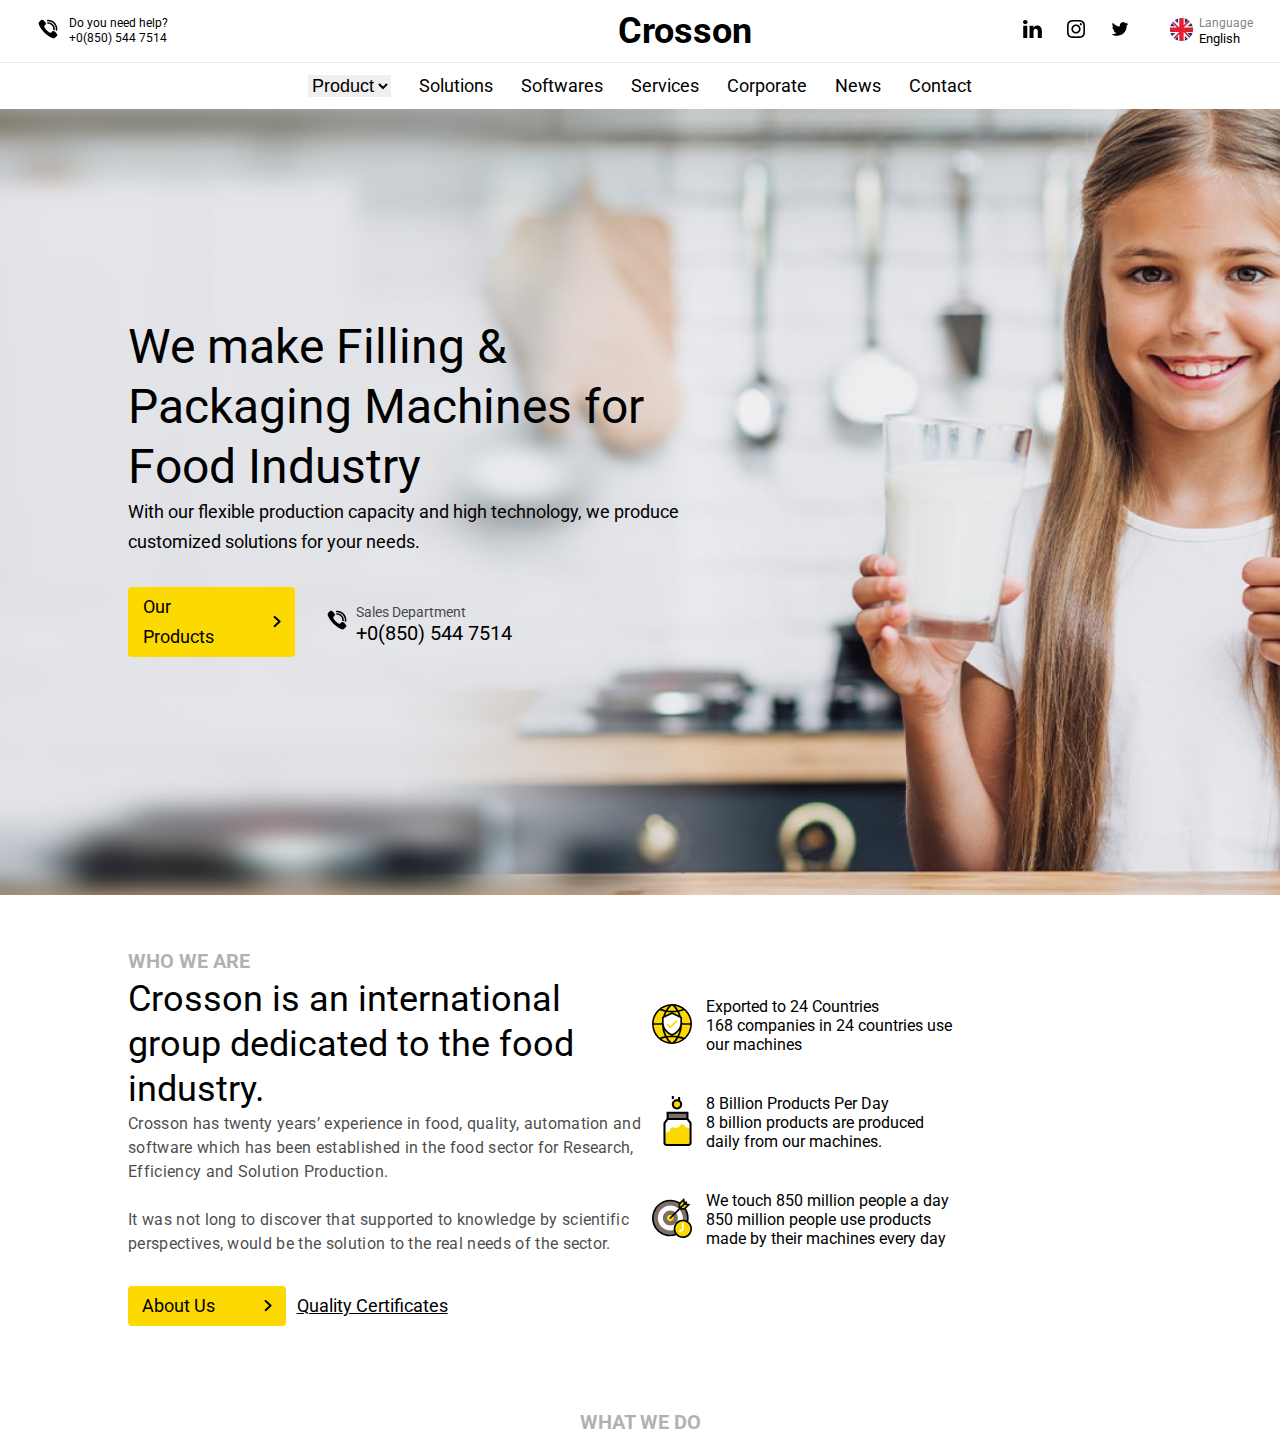
==== index.html @ 558edf65 "file" ====
<!DOCTYPE html>
<html lang="en">
<head>
    <meta charset="UTF-8">
    <meta http-equiv="X-UA-Compatible" content="IE=edge">
    <meta name="viewport" content="width=device-width, initial-scale=1.0">
    <meta name="description" content="functional Website">
    <meta name="Author" content="Opeyemi Ijadele">
    <title>Business website</title>
    <link rel="stylesheet" href="style.css">
</head>
<body>
    <main>
        <div class="general">
            <header>
                <div class="call-logo-soc">
                    <div class="help">
                        <div class="phone-ic">
                            <svg width="20" height="20" viewBox="0 0 30 30" fill="none" xmlns="http://www.w3.org/2000/svg">
                                <g clip-path="url(#clip0_1417_57)">
                                <path d="M28.9964 23.6963C29.1403 24.1285 28.8773 24.8588 28.4095 25.3266L25.4423 28.2938C24.7406 28.996 23.4225 29.2665 22.5009 28.8976L21.1298 28.3496C13.4503 25.2774 4.72124 16.5488 1.64952 8.86881L1.10109 7.49819C0.732648 6.57663 1.00312 5.2585 1.70484 4.55678L4.67202 1.58959C5.13984 1.12131 5.87062 0.858344 6.30234 1.00272C8.67796 1.79444 11.2495 4.36553 12.0412 6.74116C12.1851 7.17287 11.9222 7.90366 11.4544 8.37147L9.7589 10.0669C9.29062 10.5347 9.1514 11.3954 9.44718 11.9869L9.88921 12.8715C11.2209 15.5349 14.4642 18.7782 17.1276 20.1099L18.0117 20.5519C18.6037 20.8477 19.4639 20.708 19.9317 20.2402L21.6276 18.5448C22.0955 18.0769 22.8258 17.814 23.258 17.9579C25.6331 18.7496 28.2047 21.3212 28.9964 23.6963Z" fill="black"/>
                                <path d="M13.8492 5.44405L13.9589 6.64639C13.9889 6.97592 14.2144 7.20842 14.4628 7.16483C14.4628 7.16483 14.9226 7.13061 15.3858 7.14326C17.3484 7.18967 19.2178 7.99967 20.6039 9.3942C21.9984 10.7803 22.808 12.6497 22.8586 14.6161C22.8759 15.2526 22.8051 15.8822 22.7986 15.907C22.718 16.2281 22.9139 16.5487 23.2364 16.6233L24.4022 16.8923C24.7247 16.9669 25.0509 16.7662 25.1297 16.4451C25.1845 16.2244 25.2764 15.3923 25.2539 14.5528C25.1901 11.9714 24.1261 9.51701 22.2994 7.69873C20.4806 5.87155 18.0267 4.80748 15.4453 4.7442C14.8894 4.7292 14.3376 4.76436 14.3376 4.76436C14.0381 4.80983 13.8197 5.11452 13.8492 5.44405Z" fill="black"/>
                                <path fill-rule="evenodd" clip-rule="evenodd" d="M13.5028 1.63222L13.6116 2.82565C13.6416 3.15518 13.9083 3.39144 14.2073 3.35253C14.2073 3.35253 14.7544 3.32347 15.3009 3.33659C18.2892 3.41722 21.1251 4.64253 23.2275 6.76175L23.2359 6.77019C23.2317 6.76597 23.2317 6.76597 23.2275 6.76175C23.2317 6.76597 23.2317 6.76597 23.2317 6.76597L23.2359 6.77019C25.3556 8.87253 26.5847 11.7127 26.6611 14.6967C26.6826 15.5892 26.5917 16.4822 26.5266 16.7672C26.453 17.0902 26.655 17.4122 26.9775 17.4867L28.147 17.7567C28.4695 17.8308 28.7906 17.6292 28.8642 17.3067C28.9739 16.8267 29.0845 15.7327 29.0601 14.6377C28.9669 11.0344 27.4875 7.6055 24.9272 5.0705C24.9272 5.0705 24.9272 5.0705 24.923 5.06628L24.9272 5.0705C22.3926 2.51019 18.9633 1.03081 15.3647 0.941748C14.7225 0.926279 14.0822 0.957685 14.0437 0.962373C13.7151 1.00269 13.4728 1.30269 13.5028 1.63222ZM24.923 5.06628C24.9272 5.0705 24.9272 5.0705 24.9272 5.0705L24.923 5.06628Z" fill="black"/>
                                </g>
                                <defs>
                                <clipPath id="clip0_1417_57">
                                <rect width="30" height="30" fill="white"/>
                                </clipPath>
                                </defs>
                                </svg>
                        </div>

                        <p>Do you need help?
                            <br> +0(850) 544 7514
                        </p>
                    </div>

                    <div class="logo">
                        <p>Crosson</p>
                    </div>

                    <div class="soc-coun">
                    <div class="social">
                        <div class="linkin">
                            <svg width="19" height="18" viewBox="0 0 19 18" fill="none" xmlns="http://www.w3.org/2000/svg">
                                <path d="M0 2.0909C0 1.48483 0.212127 0.984833 0.636362 0.590907C1.0606 0.196963 1.61212 0 2.2909 0C2.95758 0 3.49696 0.193927 3.90908 0.581816C4.33332 0.981815 4.54545 1.50301 4.54545 2.14545C4.54545 2.72726 4.33939 3.2121 3.92726 3.59999C3.50303 3.99999 2.94545 4.19999 2.25454 4.19999H2.23636C1.56969 4.19999 1.03031 3.99999 0.618181 3.59999C0.206054 3.19999 0 2.69696 0 2.0909ZM0.236363 17.9999V5.85453H4.27272V17.9999H0.236363ZM6.50908 17.9999H10.5454V11.2181C10.5454 10.7939 10.5939 10.4666 10.6909 10.2363C10.8606 9.82421 11.1182 9.47572 11.4636 9.19088C11.8091 8.90603 12.2424 8.76361 12.7636 8.76361C14.1212 8.76361 14.8 9.67875 14.8 11.5091V17.9999H18.8363V11.0363C18.8363 9.24239 18.4121 7.88179 17.5636 6.95452C16.7151 6.02725 15.5939 5.56362 14.2 5.56362C12.6363 5.56362 11.4182 6.23634 10.5454 7.58179V7.61816H10.5273L10.5454 7.58179V5.85453H6.50908C6.53331 6.2424 6.54544 7.44845 6.54544 9.4727C6.54544 11.4969 6.53331 14.3393 6.50908 17.9999Z" fill="black"/>
                                </svg>
                        </div>

                        <div class="insta">
                            <svg width="18" height="18" viewBox="0 0 18 18" fill="none" xmlns="http://www.w3.org/2000/svg">
                                <g clip-path="url(#clip0_1417_110)">
                                <path fill-rule="evenodd" clip-rule="evenodd" d="M9 0C6.55575 0 6.24937 0.0104989 5.28937 0.0539989C4.33124 0.0978739 3.67687 0.250123 3.10462 0.472498C2.51287 0.702373 2.01075 1.01025 1.51087 1.5105C1.01025 2.01075 0.702379 2.51288 0.472504 3.10463C0.250129 3.67725 0.0975047 4.33125 0.0540047 5.28937C0.0105047 6.24937 0 6.55575 0 9C0 11.4443 0.0105047 11.7506 0.0540047 12.7106C0.0978797 13.6688 0.250129 14.3231 0.472504 14.8954C0.702379 15.4871 1.01026 15.9892 1.51051 16.4891C2.01076 16.9897 2.51287 17.2976 3.10462 17.5279C3.67725 17.7499 4.33124 17.9021 5.28937 17.946C6.24937 17.9895 6.55575 18 9 18C11.4443 18 11.7506 17.9895 12.7106 17.946C13.6688 17.9021 14.3231 17.7499 14.8954 17.5275C15.4871 17.2976 15.9893 16.9897 16.4891 16.4895C16.9898 15.9893 17.2976 15.4871 17.5279 14.8954C17.7499 14.3227 17.9021 13.6688 17.946 12.7106C17.9895 11.7506 18 11.4443 18 9C18 6.55575 17.9895 6.24937 17.946 5.28937C17.9021 4.33125 17.7499 3.67688 17.5275 3.10463C17.2976 2.51288 16.9897 2.01075 16.4895 1.51088C15.9892 1.01025 15.4871 0.702373 14.8954 0.472498C14.3228 0.250123 13.6688 0.0974989 12.7106 0.0539989C11.7506 0.0104989 11.4443 0 9 0ZM9 1.6215C11.403 1.6215 11.6876 1.63088 12.6367 1.674C13.5142 1.71413 13.9905 1.86075 14.3081 1.98413C14.7281 2.14725 15.0281 2.34225 15.3431 2.65725C15.6577 2.97225 15.8527 3.27225 16.0159 3.69225C16.1396 4.00912 16.2859 4.48575 16.326 5.36325C16.3691 6.312 16.3785 6.597 16.3785 9C16.3785 11.403 16.3691 11.6876 16.326 12.6367C16.2859 13.5142 16.1392 13.9905 16.0159 14.3081C15.8527 14.7281 15.6578 15.0281 15.3428 15.3431C15.0278 15.6577 14.7277 15.8527 14.3077 16.0159C13.9909 16.1396 13.5142 16.2859 12.6367 16.326C11.688 16.3691 11.403 16.3785 9 16.3785C6.59662 16.3785 6.312 16.3691 5.36325 16.326C4.48575 16.2859 4.0095 16.1392 3.69188 16.0159C3.27188 15.8527 2.97187 15.6578 2.65687 15.3428C2.34225 15.0278 2.14724 14.7278 1.98412 14.3078C1.86037 13.9909 1.71412 13.5142 1.674 12.6367C1.63087 11.688 1.6215 11.403 1.6215 9C1.6215 6.597 1.63087 6.31238 1.674 5.36325C1.71412 4.48575 1.86074 4.0095 1.98412 3.69188C2.14724 3.27188 2.34225 2.97188 2.65725 2.65688C2.97225 2.34225 3.27225 2.14725 3.69225 1.98413C4.00913 1.86038 4.48575 1.71413 5.36325 1.674C6.312 1.63088 6.597 1.6215 9 1.6215ZM9 4.3785C6.44737 4.3785 4.3785 6.44737 4.3785 9C4.3785 11.5526 6.44737 13.6215 9 13.6215C11.5526 13.6215 13.6215 11.5526 13.6215 9C13.6215 6.44737 11.5526 4.3785 9 4.3785ZM9 12C8.20435 12 7.44129 11.6839 6.87868 11.1213C6.31607 10.5587 6 9.79565 6 9C6 8.20435 6.31607 7.44129 6.87868 6.87868C7.44129 6.31607 8.20435 6 9 6C9.79565 6 10.5587 6.31607 11.1213 6.87868C11.6839 7.44129 12 8.20435 12 9C12 9.79565 11.6839 10.5587 11.1213 11.1213C10.5587 11.6839 9.79565 12 9 12ZM14.8841 4.19587C14.8841 4.48231 14.7703 4.75701 14.5678 4.95955C14.3653 5.16209 14.0905 5.27588 13.8041 5.27588C13.5177 5.27588 13.243 5.16209 13.0405 4.95955C12.8379 4.75701 12.7241 4.48231 12.7241 4.19587C12.7241 3.90944 12.8379 3.63474 13.0405 3.4322C13.243 3.22966 13.5177 3.11588 13.8041 3.11588C14.0905 3.11588 14.3653 3.22966 14.5678 3.4322C14.7703 3.63474 14.8841 3.90944 14.8841 4.19587Z" fill="black"/>
                                </g>
                                <defs>
                                <clipPath id="clip0_1417_110">
                                <rect width="18" height="18" fill="white"/>
                                </clipPath>
                                </defs>
                                </svg>
                        </div>

                        <div class="twit">
                            <svg width="20" height="20" viewBox="0 0 20 20" fill="none" xmlns="http://www.w3.org/2000/svg">
                                <path d="M18.3334 4.83333C17.707 5.10507 17.0445 5.28471 16.3667 5.36666C17.0818 4.93943 17.6177 4.26731 17.875 3.47499C17.203 3.87504 16.4673 4.15691 15.7 4.30832C15.1871 3.75213 14.5042 3.38191 13.7582 3.2557C13.0122 3.1295 12.2455 3.25446 11.5782 3.61098C10.9109 3.96751 10.3808 4.53543 10.0711 5.22569C9.76131 5.91594 9.68943 6.68948 9.86669 7.42499C8.50788 7.35626 7.17872 7.00245 5.96557 6.38654C4.75241 5.77063 3.68239 4.9064 2.82502 3.84999C2.5243 4.37513 2.36629 4.96984 2.36669 5.57499C2.36562 6.13698 2.50353 6.69051 2.76815 7.1863C3.03276 7.68209 3.41587 8.10475 3.88335 8.41666C3.34 8.40187 2.80826 8.25607 2.33335 7.99166V8.03332C2.33743 8.82073 2.61335 9.58257 3.11445 10.19C3.61555 10.7974 4.31107 11.213 5.08335 11.3667C4.78607 11.4571 4.47742 11.5048 4.16669 11.5083C3.9516 11.5058 3.73704 11.4863 3.52502 11.45C3.74495 12.1273 4.17054 12.7193 4.74258 13.1435C5.31463 13.5676 6.00467 13.803 6.71669 13.8167C5.51436 14.7627 4.02992 15.279 2.50002 15.2833C2.22147 15.2842 1.94313 15.2675 1.66669 15.2333C3.22871 16.2419 5.04903 16.7773 6.90835 16.775C8.19143 16.7883 9.4643 16.5458 10.6526 16.0617C11.8409 15.5776 12.9209 14.8616 13.8294 13.9554C14.7378 13.0492 15.4567 11.9712 15.9438 10.7841C16.431 9.59701 16.6767 8.32476 16.6667 7.04166C16.6667 6.89999 16.6667 6.74999 16.6667 6.59999C17.3206 6.11233 17.8846 5.51451 18.3334 4.83333Z" fill="black"/>
                                </svg>
                        </div>
                    </div>

                        <div class="lang">
                            <div class="country-logo">
                                <svg width="25" height="25" viewBox="0 0 30 30" fill="none" xmlns="http://www.w3.org/2000/svg">
                                    <path d="M3.56662 7.13687C2.65898 8.45271 1.98654 9.91606 1.57922 11.4618H7.89177L3.56662 7.13687ZM11.1135 1.67822C9.53435 2.13769 8.04987 2.87518 6.72979 3.85603L11.1135 8.23969V1.67822ZM7.05584 26.3756C8.29285 27.2418 9.6636 27.8992 11.1135 28.3216V22.3186L7.05584 26.3756ZM1.73852 19.0976C2.19304 20.5666 2.88946 21.9496 3.7991 23.1894L7.8909 19.0976H1.73852Z" fill="#29337A"/>
                                    <path d="M3.79557 6.81475C3.718 6.9208 3.64153 7.02839 3.56659 7.13707L7.89175 11.462H1.5792C1.47702 11.8543 1.39206 12.2508 1.32458 12.6505H9.63176L3.79557 6.81475ZM6.73393 26.1466C6.83955 26.2253 6.94801 26.3002 7.05582 26.3756L11.1134 22.3184V28.3213C11.5032 28.4353 11.8992 28.5337 12.3019 28.6128V20.5788L6.73393 26.1466ZM1.4302 17.9091C1.51518 18.3096 1.61797 18.7062 1.73828 19.0976H7.89065L3.79886 23.1894C4.24363 23.7969 4.73679 24.3676 5.27352 24.8956L12.2601 17.9091H1.4302ZM11.1134 1.67821V8.23967L6.72977 3.85623C6.12634 4.30595 5.56027 4.80373 5.03709 5.34469L12.3017 12.6093V1.38678C11.9015 1.46649 11.5051 1.56373 11.1134 1.67821Z" fill="white"/>
                                    <path d="M11.1134 19.0558L11.0718 19.0976H11.1134V19.0558ZM12.2603 17.9091H12.3019V17.8673L12.2603 17.9091ZM17.6008 12.6503H17.5607V12.6906L17.6008 12.6503ZM11.1544 11.462L11.1134 11.4208V11.462H11.1544ZM12.3019 12.6093V12.6503H12.3429L12.3019 12.6093Z" fill="#D32030"/>
                                    <path d="M18.749 25.2496V28.3604C20.2174 27.9496 21.6076 27.2982 22.863 26.4328L19.4923 23.0621C19.223 24.0085 19.1244 24.4978 18.749 25.2496ZM19.51 7.4785L23.1897 3.79887C21.851 2.81841 20.3468 2.08695 18.749 1.63947V4.83507C19.1818 5.70168 19.2182 6.36013 19.51 7.4785ZM26.1438 23.2703C27.0815 22.0097 27.7978 20.5987 28.2618 19.0976H21.9711L26.1438 23.2703ZM28.4206 11.4621C28.0046 9.8842 27.3123 8.39255 26.3758 7.05626L21.9696 11.4621H28.4206Z" fill="#252F6C"/>
                                    <path d="M20.3201 18.1442L21.2737 19.0978L25.8384 23.6625C25.942 23.5327 26.045 23.4035 26.144 23.2705L21.9714 19.0978H28.262C28.3821 18.7064 28.4847 18.3098 28.5697 17.9093H20.4093C20.3959 18.0778 20.3361 17.9768 20.3201 18.1442ZM19.3659 8.17438L23.503 4.03679C23.3997 3.95604 23.2952 3.87671 23.1897 3.79883L19.51 7.47846C19.5482 7.62396 19.3304 8.02538 19.3659 8.17438ZM18.749 4.57932V1.63921C18.3571 1.52945 17.9606 1.43704 17.5605 1.36224V2.79637C18.0027 3.27579 18.3991 3.87793 18.749 4.57932ZM20.2265 12.6503H28.6755C28.6082 12.2506 28.5232 11.854 28.4209 11.4618H21.9698L26.3761 7.05601C25.9437 6.43802 25.462 5.85611 24.9356 5.316L19.9726 10.2786C20.1063 11.1787 20.1661 11.7015 20.2265 12.6503ZM19.2918 22.8612L22.8632 26.433C23.456 26.0241 24.0161 25.5698 24.5386 25.0742L19.8409 20.3764C19.691 21.2452 19.5131 22.0844 19.2918 22.8612ZM17.5608 27.0388V28.6373C17.9608 28.5627 18.3574 28.4703 18.7493 28.3603V25.2495C18.3991 25.9511 18.0027 26.5601 17.5608 27.0388Z" fill="#E7E7E7"/>
                                    <path d="M19.9725 10.2786L24.9351 5.31601C24.4877 4.85704 24.0091 4.42961 23.5027 4.0368L19.6033 7.93687C19.7766 8.66127 19.8553 9.49041 19.9725 10.2786Z" fill="#D71F28"/>
                                    <path d="M14.9996 28.8775C15.8589 28.8767 16.7162 28.7963 17.5607 28.6373V27.0389C16.8317 27.829 15.9789 28.8775 14.9996 28.8775Z" fill="#D32030"/>
                                    <path d="M28.6752 12.6503H20.336C20.4464 14.3907 20.4331 16.1805 20.2961 17.9091H28.5695C28.774 16.953 28.8771 15.978 28.8772 15.0003C28.8772 14.1988 28.8058 13.4148 28.6752 12.6503ZM20.32 18.1442C20.2429 18.9641 19.9742 19.6031 19.8406 20.3766L24.5382 25.0742C25.0033 24.6339 25.4376 24.1622 25.838 23.6624L21.2736 19.0976L20.32 18.1442Z" fill="#D71F28"/>
                                    <path d="M17.5607 2.89956V1.36246C16.7162 1.20382 15.8589 1.12357 14.9996 1.12274C15.9789 1.12274 16.8317 2.10965 17.5607 2.89956Z" fill="#D32030"/>
                                    <path d="M18.749 25.8497C19.1244 25.0977 19.4463 24.232 19.7158 23.2858L18.749 22.3191V25.8497ZM19.8361 7.15244C19.5438 6.03407 19.1818 5.01737 18.749 4.15076V8.23905L19.8361 7.15244Z" fill="#29337A"/>
                                    <path d="M20.5894 18.4133C20.6052 18.2459 20.6194 18.0778 20.633 17.9091H20.0852L20.5894 18.4133ZM18.749 8.23902V4.15051C18.3989 3.44912 18.0027 2.84654 17.5605 2.36755V9.97925L19.9474 7.5924C19.9115 7.44529 19.8744 7.29847 19.8361 7.15198L18.749 8.23902ZM17.6009 12.6503H20.6729C20.6126 11.7015 20.5167 10.7681 20.3832 9.86816L17.6009 12.6503ZM17.5608 27.6324C18.0029 27.153 18.3991 26.5509 18.7493 25.8495V22.3188L19.716 23.2856C19.9377 22.5084 20.1238 21.6781 20.2741 20.8093L17.5608 18.0962V27.6324Z" fill="white"/>
                                    <path d="M17.5607 27.6324V18.0962L20.2738 20.8095C20.4097 20.0151 20.5149 19.2158 20.5892 18.4133L20.085 17.9091H20.6328C20.7697 16.1805 20.7831 14.3907 20.6726 12.6503H17.6006L20.3827 9.86815C20.2706 9.10369 20.1252 8.34446 19.9471 7.59262L17.5607 9.97946V2.36777C16.8317 1.57763 15.9789 1.12274 14.9997 1.12274C14.094 1.12312 13.1905 1.21154 12.3019 1.38678V12.6093L5.03709 5.34469C4.59005 5.80568 4.17523 6.29686 3.79557 6.81475L8.44283 11.462L9.63176 12.6505H1.32458C1.19117 13.4267 1.12359 14.2127 1.12256 15.0003C1.12256 15.9984 1.23036 16.9706 1.4302 17.9091H12.2603L5.27374 24.8956C5.7312 25.3456 6.21909 25.7636 6.73393 26.1466L12.3017 20.5788V28.613C13.1903 28.7883 14.0938 28.8769 14.9995 28.8774C15.9789 28.8774 16.8317 28.4226 17.5607 27.6324Z" fill="#E51D35"/>
                                    </svg>
                            </div>
                            <p>
                                <span> Language </span> <br>
                                English
                            </p>
                        </div>
                    </div>

                </div>

                <div class="nav">
                    <ul>
                        <li><select name="product" id="pro">
                            <option value="product">Product</option>
                        </select></li>
                        <li>Solutions</li>
                        <li>Softwares</li>
                        <li>Services</li>
                        <li>Corporate</li>
                        <li>News</li>
                        <li>Contact</li>
                    </ul>
                </div>
            </header>

            <section class="sect_1">
                <div class="container1">
                    <h2>We make Filling & Packaging
                        Machines for Food Industry</h2>

                        <p class="para">
                            With our flexible production capacity and high technology, we produce customized solutions for your needs.
                        </p>


                     <div class="ct">
                        <div class="our">
                            <p>Our Products</p>

                            <div class="rht-ang">
                                <svg width="8" height="12" viewBox="0 0 8 12" fill="none" xmlns="http://www.w3.org/2000/svg">
                                    <path d="M1.63708 0.999878L6.58013 5.58343L1.63708 10.167" stroke="black" stroke-width="2" stroke-miterlimit="10" stroke-linecap="round" stroke-linejoin="round"/>
                                    </svg>
                            </div>
                        </div>    

                        <div class="helps">
                            <div class="phone">
                                <svg width="20" height="20" viewBox="0 0 30 30" fill="none" xmlns="http://www.w3.org/2000/svg">
                                    <g clip-path="url(#clip0_1417_57)">
                                    <path d="M28.9964 23.6963C29.1403 24.1285 28.8773 24.8588 28.4095 25.3266L25.4423 28.2938C24.7406 28.996 23.4225 29.2665 22.5009 28.8976L21.1298 28.3496C13.4503 25.2774 4.72124 16.5488 1.64952 8.86881L1.10109 7.49819C0.732648 6.57663 1.00312 5.2585 1.70484 4.55678L4.67202 1.58959C5.13984 1.12131 5.87062 0.858344 6.30234 1.00272C8.67796 1.79444 11.2495 4.36553 12.0412 6.74116C12.1851 7.17287 11.9222 7.90366 11.4544 8.37147L9.7589 10.0669C9.29062 10.5347 9.1514 11.3954 9.44718 11.9869L9.88921 12.8715C11.2209 15.5349 14.4642 18.7782 17.1276 20.1099L18.0117 20.5519C18.6037 20.8477 19.4639 20.708 19.9317 20.2402L21.6276 18.5448C22.0955 18.0769 22.8258 17.814 23.258 17.9579C25.6331 18.7496 28.2047 21.3212 28.9964 23.6963Z" fill="black"/>
                                    <path d="M13.8492 5.44405L13.9589 6.64639C13.9889 6.97592 14.2144 7.20842 14.4628 7.16483C14.4628 7.16483 14.9226 7.13061 15.3858 7.14326C17.3484 7.18967 19.2178 7.99967 20.6039 9.3942C21.9984 10.7803 22.808 12.6497 22.8586 14.6161C22.8759 15.2526 22.8051 15.8822 22.7986 15.907C22.718 16.2281 22.9139 16.5487 23.2364 16.6233L24.4022 16.8923C24.7247 16.9669 25.0509 16.7662 25.1297 16.4451C25.1845 16.2244 25.2764 15.3923 25.2539 14.5528C25.1901 11.9714 24.1261 9.51701 22.2994 7.69873C20.4806 5.87155 18.0267 4.80748 15.4453 4.7442C14.8894 4.7292 14.3376 4.76436 14.3376 4.76436C14.0381 4.80983 13.8197 5.11452 13.8492 5.44405Z" fill="black"/>
                                    <path fill-rule="evenodd" clip-rule="evenodd" d="M13.5028 1.63222L13.6116 2.82565C13.6416 3.15518 13.9083 3.39144 14.2073 3.35253C14.2073 3.35253 14.7544 3.32347 15.3009 3.33659C18.2892 3.41722 21.1251 4.64253 23.2275 6.76175L23.2359 6.77019C23.2317 6.76597 23.2317 6.76597 23.2275 6.76175C23.2317 6.76597 23.2317 6.76597 23.2317 6.76597L23.2359 6.77019C25.3556 8.87253 26.5847 11.7127 26.6611 14.6967C26.6826 15.5892 26.5917 16.4822 26.5266 16.7672C26.453 17.0902 26.655 17.4122 26.9775 17.4867L28.147 17.7567C28.4695 17.8308 28.7906 17.6292 28.8642 17.3067C28.9739 16.8267 29.0845 15.7327 29.0601 14.6377C28.9669 11.0344 27.4875 7.6055 24.9272 5.0705C24.9272 5.0705 24.9272 5.0705 24.923 5.06628L24.9272 5.0705C22.3926 2.51019 18.9633 1.03081 15.3647 0.941748C14.7225 0.926279 14.0822 0.957685 14.0437 0.962373C13.7151 1.00269 13.4728 1.30269 13.5028 1.63222ZM24.923 5.06628C24.9272 5.0705 24.9272 5.0705 24.9272 5.0705L24.923 5.06628Z" fill="black"/>
                                    </g>
                                    <defs>
                                    <clipPath id="clip0_1417_57">
                                    <rect width="30" height="30" fill="white"/>
                                    </clipPath>
                                    </defs>
                                    </svg>
                            </div>
    
                            <p> <span> Sales Department </span>
                                <br> +0(850) 544 7514
                            </p>
                        </div>
                    </div>
                </div>
            </section>


            <section class="sect_2">
               <div class="container2">
                <h5>Who we are</h5>
                <div class="cts">
                <div class="text">
                
                <h2>Crosson is an international group 
                    dedicated to the food industry.</h2>

                    <p class="pre">
                        Crosson has twenty years’ experience in food, quality, automation and software which has been established in the food sector for Research, Efficiency and Solution Production.

                        <br> <br> It was not long to discover that supported to knowledge by scientific perspectives, would be the solution to the real needs of the sector. 
                    </p>

                    <div class="ct">
                        <div class="our">
                            <p>About Us</p>

                            <div class="rht-ang">
                                <svg width="8" height="12" viewBox="0 0 8 12" fill="none" xmlns="http://www.w3.org/2000/svg">
                                    <path d="M1.63708 0.999878L6.58013 5.58343L1.63708 10.167" stroke="black" stroke-width="2" stroke-miterlimit="10" stroke-linecap="round" stroke-linejoin="round"/>
                                    </svg>
                            </div>
                        </div>    

                        <div class="helps">
                            <p> 
                                <a href="#">Quality Certificates</a>
                            </p>
                        </div>
                    </div>

                </div>

                <div class="ic-text">

                    <div class="icon-ct">
                    <div class="icon">
                        <svg width="40" height="40" viewBox="0 0 54 54" fill="none" xmlns="http://www.w3.org/2000/svg">
                            <g clip-path="url(#clip0_443_775)">
                            <path d="M27 52.875C41.2904 52.875 52.875 41.2904 52.875 27C52.875 12.7096 41.2904 1.125 27 1.125C12.7096 1.125 1.125 12.7096 1.125 27C1.125 41.2904 12.7096 52.875 27 52.875Z" fill="#FCD900"/>
                            <path d="M39.375 18.225V24.4688C39.4011 28.2719 38.2158 31.9845 35.991 35.069C33.7661 38.1536 30.617 40.4497 27 41.625C23.382 40.4513 20.232 38.1555 18.0068 35.0706C15.7817 31.9858 14.5972 28.2723 14.625 24.4688V18.225L27 12.375L39.375 18.225Z" fill="white"/>
                            <path d="M54 25.875C53.7057 18.8177 50.6575 12.1568 45.5093 7.32075C40.361 2.48471 33.5227 -0.141317 26.4608 0.00586942C19.3989 0.153056 12.6759 3.06173 7.73366 8.10809C2.79139 13.1544 0.0234375 19.9366 0.0234375 27C0.0234375 34.0634 2.79139 40.8456 7.73366 45.8919C12.6759 50.9383 19.3989 53.847 26.4608 53.9941C33.5227 54.1413 40.361 51.5153 45.5093 46.6793C50.6575 41.8432 53.7057 35.1823 54 28.125V25.875ZM51.75 25.875C39.195 25.875 40.5 26.01 40.5 25.56C40.5 24.7163 40.5 28.1138 40.5 17.5163L39.0937 16.875C38.4774 14.6398 37.6369 12.4725 36.585 10.4063C38.9091 9.98522 41.1908 9.35645 43.4025 8.52751C45.889 10.709 47.9099 13.3698 49.3443 16.3505C50.7786 19.3312 51.5968 22.5707 51.75 25.875ZM34.245 43.245C31.8973 42.9484 29.5349 42.7832 27.1687 42.75C31.3138 41.4963 34.8934 38.8394 37.2937 35.235C36.6201 38.0231 35.5957 40.7146 34.245 43.245ZM16.7287 35.235C19.0763 38.8087 22.5849 41.4631 26.6625 42.75C27.54 43.0425 25.74 42.4913 19.755 43.3013C18.4039 40.7537 17.3867 38.0426 16.7287 35.235ZM19.755 10.755C22.0829 11.0611 24.4272 11.2264 26.775 11.25C25.875 11.6775 30.0825 9.67501 17.6737 15.5475C18.2385 13.897 18.9345 12.2944 19.755 10.755ZM36.315 15.5363L27.2362 11.25C29.5804 11.2392 31.9215 11.0776 34.245 10.7663C35.0631 12.2975 35.7554 13.8928 36.315 15.5363ZM15.75 18.9338L27 13.6238L38.25 18.9338C38.25 23.625 38.25 25.155 38.25 25.875C38.0241 29.1499 36.8358 32.2851 34.8343 34.887C32.8329 37.4889 30.1074 39.4416 27 40.5C23.9031 39.4326 21.1896 37.4759 19.1987 34.8747C17.2078 32.2735 16.0278 29.1432 15.8062 25.875C15.75 25.0425 15.75 23.8613 15.75 18.9338ZM41.3437 6.85126C39.4274 7.50431 37.4591 7.99357 35.46 8.31376C34.2967 6.30552 32.9322 4.42082 31.3875 2.68876C34.9738 3.32093 38.3746 4.74275 41.3437 6.85126ZM27.945 2.25001C29.8942 4.16644 31.6087 6.3077 33.0525 8.62876C29.0312 9.09921 24.9688 9.09921 20.9475 8.62876C22.3944 6.31297 24.1045 4.17247 26.0437 2.25001C26.677 2.21626 27.3117 2.21626 27.945 2.25001ZM12.6562 6.85126C15.6213 4.72677 19.0225 3.28947 22.6125 2.64376C21.0678 4.37582 19.7032 6.26052 18.54 8.26876C16.545 7.94909 14.5779 7.47517 12.6562 6.85126ZM10.575 8.51626C12.801 9.32185 15.0884 9.94637 17.415 10.3838C16.3698 12.4622 15.526 14.6358 14.895 16.875L13.5 17.5163C13.5 23.8725 13.5 24.75 13.5 25.56C13.5 26.01 14.8275 25.875 2.24999 25.875C2.40075 22.5708 3.2156 19.3308 4.64592 16.3484C6.07624 13.366 8.0927 10.7023 10.575 8.51626ZM2.24999 28.125H13.5C13.6414 33.5074 14.9665 38.7926 17.3812 43.605C15.0696 44.0691 12.7949 44.7007 10.575 45.495C8.08988 43.3089 6.07162 40.6437 4.64113 37.659C3.21063 34.6743 2.39735 31.4315 2.24999 28.125ZM12.6225 47.1488C14.5388 46.4957 16.5072 46.0064 18.5062 45.6863C19.6695 47.6945 21.034 49.5792 22.5787 51.3113C19.0042 50.6743 15.6154 49.2527 12.6562 47.1488H12.6225ZM26.0437 51.75C24.1045 49.8276 22.3943 47.6871 20.9475 45.3713C24.9676 44.8814 29.0324 44.8814 33.0525 45.3713C31.6 47.6862 29.8863 49.8265 27.945 51.75C27.3117 51.7838 26.677 51.7838 26.0437 51.75ZM41.3437 47.1713C38.3786 49.2957 34.9775 50.733 31.3875 51.3788C32.9322 49.6467 34.2967 47.762 35.46 45.7538C37.4536 46.0696 39.4205 46.5359 41.3437 47.1488V47.1713ZM43.425 45.5063C41.1972 44.709 38.9102 44.0883 36.585 43.65C39.0171 38.8264 40.3539 33.5251 40.5 28.125H51.75C51.5992 31.4292 50.7844 34.6692 49.3541 37.6516C47.9237 40.634 45.9073 43.2977 43.425 45.4838V45.5063Z" fill="black"/>
                            <path d="M24.75 33.0862L19.4512 27.7987L21.0487 26.2012L24.75 29.9137L32.9512 21.7012L34.5487 23.2987L24.75 33.0862Z" fill="#FCD900"/>
                            </g>
                            <defs>
                            <clipPath id="clip0_443_775">
                            <rect width="54" height="54" fill="white"/>
                            </clipPath>
                            </defs>
                            </svg>
                            
                    </div>

                    <p>
                        Exported to 24 Countries
                        <br> <span>168 companies in 24 countries use our machines</span>
                    </p>
                    </div>

                    <div class="icon-ct">
                        <div class="icon">
                            <svg width="50" height="50" viewBox="0 0 65 65" fill="none" xmlns="http://www.w3.org/2000/svg">
                                <path d="M32.5 16.25C35.4916 16.25 37.9167 13.8249 37.9167 10.8334C37.9167 7.84181 35.4916 5.41669 32.5 5.41669C29.5085 5.41669 27.0833 7.84181 27.0833 10.8334C27.0833 13.8249 29.5085 16.25 32.5 16.25Z" fill="#FCD900"/>
                                <path d="M46.0417 21.6667H20.3125V29.7917H46.0417V21.6667Z" fill="#7C6F66"/>
                                <path d="M50.1042 35.2084V60.9375C50.1042 61.6558 49.8188 62.3447 49.3109 62.8526C48.803 63.3605 48.1141 63.6459 47.3958 63.6459H18.9583C18.24 63.6459 17.5512 63.3605 17.0433 62.8526C16.5353 62.3447 16.25 61.6558 16.25 60.9375V35.2084L20.3125 29.7917H46.0417L50.1042 35.2084Z" fill="white"/>
                                <path d="M48.75 44.6875V62.2917H17.6042V50.1042C17.605 49.4175 17.7799 48.7421 18.1126 48.1413C18.4452 47.5406 18.9248 47.0339 19.5063 46.6687C20.0879 46.3035 20.7526 46.0917 21.4383 46.0531C22.1239 46.0145 22.8082 46.1504 23.4271 46.4479C23.1612 45.8991 23.0224 45.2974 23.0208 44.6875C23.0203 43.8146 23.301 42.9648 23.8213 42.2638C24.3416 41.5629 25.0738 41.0482 25.9095 40.796C26.7452 40.5438 27.6399 40.5675 28.461 40.8635C29.2822 41.1595 29.9862 41.7122 30.4687 42.4396C30.9712 41.6875 31.7102 41.1246 32.5687 40.8401C33.4272 40.5556 34.3562 40.5656 35.2083 40.8688C35.2083 39.7913 35.6363 38.758 36.3982 37.9962C37.1601 37.2343 38.1934 36.8063 39.2708 36.8063C40.3483 36.8063 41.3816 37.2343 42.1434 37.9962C42.9053 38.758 43.3333 39.7913 43.3333 40.8688C43.9452 40.6525 44.5999 40.5859 45.2428 40.6746C45.8857 40.7633 46.4979 41.0047 47.0283 41.3786C47.5587 41.7526 47.9918 42.2481 48.2914 42.8238C48.5909 43.3995 48.7482 44.0386 48.75 44.6875Z" fill="#FCD900"/>
                                <path d="M32.5 17.6042C33.9211 17.6042 35.3061 17.1571 36.459 16.3261C37.6118 15.4952 38.474 14.3226 38.9234 12.9745C39.3728 11.6263 39.3866 10.1709 38.9628 8.81451C38.5391 7.45807 37.6994 6.26933 36.5625 5.41669V1.35419H33.8542V4.19794C32.9271 4.00969 31.9709 4.0178 31.0472 4.22173C30.1234 4.42566 29.2527 4.82089 28.491 5.38194C27.7294 5.94299 27.0938 6.65741 26.6252 7.47915C26.1565 8.30089 25.8653 9.21171 25.7702 10.1529C25.6752 11.0941 25.7784 12.0447 26.0732 12.9436C26.368 13.8425 26.8479 14.6696 27.482 15.3716C28.116 16.0736 28.8902 16.635 29.7545 17.0195C30.6187 17.4041 31.554 17.6032 32.5 17.6042ZM32.5 6.77085C33.3035 6.77085 34.0889 7.00912 34.757 7.45551C35.4251 7.9019 35.9458 8.53638 36.2533 9.2787C36.5607 10.021 36.6412 10.8379 36.4844 11.6259C36.3277 12.414 35.9408 13.1378 35.3726 13.706C34.8045 14.2741 34.0806 14.661 33.2925 14.8178C32.5045 14.9745 31.6877 14.8941 30.9453 14.5866C30.203 14.2791 29.5685 13.7584 29.1221 13.0904C28.6758 12.4223 28.4375 11.6368 28.4375 10.8334C28.4375 9.75591 28.8655 8.7226 29.6274 7.96073C30.3892 7.19887 31.4225 6.77085 32.5 6.77085Z" fill="black"/>
                                <path d="M28.4375 0H25.7292V4.0625H28.4375V0Z" fill="black"/>
                                <path d="M47.3958 29.3448V20.3125H18.9583V29.3448L14.8958 34.7615V60.9375C14.8958 62.0149 15.3239 63.0483 16.0857 63.8101C16.8476 64.572 17.8809 65 18.9583 65H47.3958C48.4733 65 49.5066 64.572 50.2685 63.8101C51.0303 63.0483 51.4583 62.0149 51.4583 60.9375V34.7615L47.3958 29.3448ZM21.6667 23.0208H44.6875V28.4375H21.6667V23.0208ZM48.75 60.9375C48.75 61.2966 48.6073 61.6411 48.3534 61.895C48.0994 62.149 47.755 62.2917 47.3958 62.2917H18.9583C18.5992 62.2917 18.2548 62.149 18.0008 61.895C17.7468 61.6411 17.6042 61.2966 17.6042 60.9375V35.6552L20.9896 31.1458H45.3646L48.75 35.6552V60.9375Z" fill="black"/>
                                </svg>
                                
                        </div>
    
                        <p>
                            8 Billion Products Per Day
                            <br> <span>8 billion products are produced daily from our machines.</span>
                        </p>
                        </div>


                        <div class="icon-ct">
                            <div class="icon">
                                <svg width="40" height="40" viewBox="0 0 54 54" fill="none" xmlns="http://www.w3.org/2000/svg">
                                    <path d="M24.75 50.625C37.7977 50.625 48.375 40.0477 48.375 27C48.375 13.9523 37.7977 3.375 24.75 3.375C11.7023 3.375 1.125 13.9523 1.125 27C1.125 40.0477 11.7023 50.625 24.75 50.625Z" fill="#7C6F66"/>
                                    <path d="M24.75 43.875C34.0698 43.875 41.625 36.3198 41.625 27C41.625 17.6802 34.0698 10.125 24.75 10.125C15.4302 10.125 7.875 17.6802 7.875 27C7.875 36.3198 15.4302 43.875 24.75 43.875Z" fill="white"/>
                                    <path d="M24.75 37.125C30.3419 37.125 34.875 32.5919 34.875 27C34.875 21.4081 30.3419 16.875 24.75 16.875C19.1581 16.875 14.625 21.4081 14.625 27C14.625 32.5919 19.1581 37.125 24.75 37.125Z" fill="#7C6F66"/>
                                    <path d="M24.75 31.5C27.2353 31.5 29.25 29.4853 29.25 27C29.25 24.5147 27.2353 22.5 24.75 22.5C22.2647 22.5 20.25 24.5147 20.25 27C20.25 29.4853 22.2647 31.5 24.75 31.5Z" fill="#FCD900"/>
                                    <path d="M41.625 52.875C47.8382 52.875 52.875 47.8382 52.875 41.625C52.875 35.4118 47.8382 30.375 41.625 30.375C35.4118 30.375 30.375 35.4118 30.375 41.625C30.375 47.8382 35.4118 52.875 41.625 52.875Z" fill="#FCD900"/>
                                    <path d="M38.25 46.5863L36.6638 45L40.5 41.1638V33.75H42.75V42.0863L38.25 46.5863Z" fill="white"/>
                                    <path d="M37.125 14.625V7.875L42.75 2.25L43.875 7.875L37.125 14.625Z" fill="#FCD900"/>
                                    <path d="M37.125 14.625H43.875L49.5 9L43.875 7.875L37.125 14.625Z" fill="#FCD900"/>
                                    <path d="M49.0387 31.7138C50.2194 25.682 49.1039 19.4269 45.9113 14.175L51.75 8.31375L46.125 7.18875L47.7113 5.625L46.125 4.03875L44.5725 5.625L43.4475 0L37.575 5.83875C21.2288 -4.0725 0 7.66125 0 27C0.00206672 30.947 0.948088 34.8363 2.75912 38.3433C4.57015 41.8503 7.19367 44.8733 10.4108 47.16C13.6278 49.4468 17.3452 50.9309 21.2526 51.4887C25.16 52.0464 29.1441 51.6616 32.8725 50.3662C34.0211 51.5173 35.3853 52.4307 36.8871 53.0542C38.3889 53.6777 39.9989 53.9991 41.625 54C53.4375 54 58.5675 38.8575 49.0387 31.7138ZM47.25 9.68625L43.4137 13.5H39.8363L41.4338 11.9137L43.02 10.3387L44.2463 9.12375L47.25 9.68625ZM42.0638 4.5L42.6488 7.47L41.4338 8.73L39.8587 10.3162L38.25 11.9137V8.33625L42.0638 4.5ZM2.25 27C2.25207 23.0514 3.29323 19.1729 5.26886 15.7541C7.24449 12.3354 10.085 9.49668 13.5051 7.52329C16.9252 5.54991 20.8044 4.5113 24.753 4.51182C28.7015 4.51234 32.5804 5.55196 36 7.52625V14.1637L23.9513 26.2013C23.7394 26.4131 23.6204 26.7004 23.6204 27C23.6204 27.2996 23.7394 27.5869 23.9513 27.7987C24.1631 28.0106 24.4504 28.1296 24.75 28.1296C25.0496 28.1296 25.3369 28.0106 25.5487 27.7987L37.5863 15.75H44.2238C46.8091 20.1914 47.7827 25.389 46.98 30.465C44.5382 29.3039 41.7834 28.9745 39.1367 29.5271C36.49 30.0797 34.0971 31.4839 32.3239 33.525C30.5507 35.5661 29.4947 38.1318 29.3175 40.8298C29.1403 43.5277 29.8515 46.2095 31.3425 48.465C27.982 49.4948 24.4269 49.7231 20.9623 49.1314C17.4976 48.5397 14.2198 47.1446 11.3915 45.0578C8.56322 42.971 6.26315 40.2507 4.67566 37.1148C3.08817 33.979 2.25742 30.5148 2.25 27ZM41.625 51.75C39.9794 51.7508 38.3585 51.3505 36.9024 50.5838C35.4464 49.8171 34.1992 48.707 33.2688 47.3497C32.3384 45.9924 31.7528 44.4288 31.5627 42.7943C31.3727 41.1597 31.5839 39.5035 32.1781 37.9689C32.7723 36.4344 33.7316 35.0678 34.9729 33.9875C36.2142 32.9072 37.7001 32.1457 39.302 31.7689C40.9038 31.3922 42.5734 31.4116 44.1661 31.8254C45.7588 32.2392 47.2266 33.0349 48.4425 34.1437C49.9512 35.5196 51.0086 37.3194 51.4761 39.307C51.9435 41.2946 51.7991 43.377 51.0619 45.2811C50.3246 47.1851 49.0288 48.8218 47.3447 49.9762C45.6606 51.1307 43.6668 51.749 41.625 51.75Z" fill="black"/>
                                    </svg>
                                    
                            </div>
        
                            <p>
                                We touch 850 million people a day
                                <br> <span>850 million people use products made by their machines every day</span>
                            </p>
                            </div>
                </div>
                </div>
               </div>
            
            </section>

            <section class="sect_3">
                <div class="container3">
                    <h5>What we do</h5>
                </div>
            </section>
        </div>
    </main>
</body>
</html>
---- style.css ----
@import url('https://fonts.googleapis.com/css2?family=Roboto:wght@100;300;400;500;700;900&display=swap');

* {
    margin: 0;
    padding: 0;
    box-sizing: border-box;
}

body {
    font-family: 'Roboto', sans-serif;
}

main {
    display: flex;
    /* justify-content: center; */
    align-items: center;
    width: 100%;
}

.general {
    width: 100%;
    display: flex;
    justify-content: center;
    flex-direction: column;
    align-items: center;
}


header {
    display: flex;
    width: 100%;
    align-items: center;
    justify-content: space-between;
    flex-direction: column;
}

.call-logo-soc {
    display: flex;
    align-items: center;
    justify-content: space-between;
    width: 100%;
    padding: 10px 0;
    border-bottom: 1px solid #EBEBEB;;
}

.help {
    display: flex;
    align-items: center;
    justify-content: space-between;
    width: 30%;
}

.phone-ic {
    width: 15%;
    text-align: right;
}

.help p {
    white-space: nowrap;
    width: 82%;
    font-weight: 400;
    font-size: 12px;
    line-height: 15px;
}


.logo p {
    font-style: normal;
    font-weight: 700;
    font-size: 36px;
    line-height: 42px;
}



.soc-coun{
    display: flex;
    width: 23%;
    align-items: center;
    justify-content: space-evenly;
}


.social {
    display: flex;
    align-items: center;
    width: 45%;
    justify-content: space-around;
}


.lang {
    display: flex;
    justify-content: space-around;
    width: 30%;
    align-items: center;
}

.lang p {
    font-weight: 400;
font-size: 13px;
line-height: 16px;
}

.lang span {
    opacity: 0.5;
    font-weight: 400;
    font-size: 12px;
    line-height: 15px;
}

.nav ul li {
    list-style: none;
    display: inline-block;
    padding: 12px;
    font-weight: 400;
    font-size: 18px;
    line-height: 21px;
}

#pro {
    border: none;
    font-weight: 400;
    font-size: 18px;
    line-height: 21px;
}

/* header styling ends */

/* section 1 styling begins */


.sect_1 {
    background: url("./images/Slider\ Bg.png");
    background-attachment: scroll;
    background-repeat: no-repeat;
    background-position: center;
    background-size: cover;
    width: 100%;
    display: flex;
    align-items: center;
    justify-content: center;
    padding: 13rem 0;
}

.container1 {
    width: 80%;
    /* display: flex;
    flex-direction: column;
    align-items: center;
    justify-content: center; */
}


.container1 h2 {
    width: 60%;
    font-weight: 400;
    font-size: 48px;
    line-height: 60px;
}


.container1 .para, .our p {
    font-weight: 400;
    font-size: 18px;
    line-height: 30px;
    width: 60%;
}

.ct {
    display: flex;
    align-items: center;
    width: 38%;
    padding: 30px 0;
    justify-content: space-between;
}

.helps {
    display: flex;
    align-items: center;
    justify-content: space-around;
    width: 50%;
}


.helps p {
    font-weight: 400;
    font-size: 20px;
    line-height: 23px;
}

.helps span {
    font-weight: 400;
    font-size: 14px;
    line-height: 17px;
    opacity: 0.7;
}

.our {
    display: flex;
    align-items: center;
    width: 43%;
    justify-content: space-around;
    background: #FCD900;
    border-radius: 4px;
    padding: 5px 0;
}


/* section 1 styling ends */

/* section 2 styling begins */

.sect_2 {
    width: 100%;
    display: flex;
    align-items: center;
    justify-content: center;
}


.container2 {
    width: 80%;
    padding: 50px 0;
}

h5 {
    font-weight: 700;
    font-size: 20px;
    line-height: 32px;
    opacity: 0.3;
    text-transform: uppercase;
}


.cts {
    display: flex;
    align-items: flex-start;
    justify-content: space-between;
}

.text {
    width: 52%;
}

.text h2 {
    font-weight: 400;
    font-size: 36px;
    line-height: 45px;
}


.text .pre {
    letter-spacing: 0.02em;
    font-weight: 400;
    font-size: 16px;
    line-height: 24px;
    opacity: 0.7;
}

.text .ct {
    width: 70%;
}


/* .text .our { 
    width: 20%;
} */


.icon-ct {
    display: flex;
    align-items: center;
    padding: 20px 0;
    width: 60%;
    justify-content: space-between;
}


.icon-ct p {
    width: 82%;
}

.text .helps {
    justify-content: flex-start;
    width: 54%;
}

.helps p a {
    font-weight: 400;
    font-size: 18px;
    line-height: 30px;
    color: #000000;
}
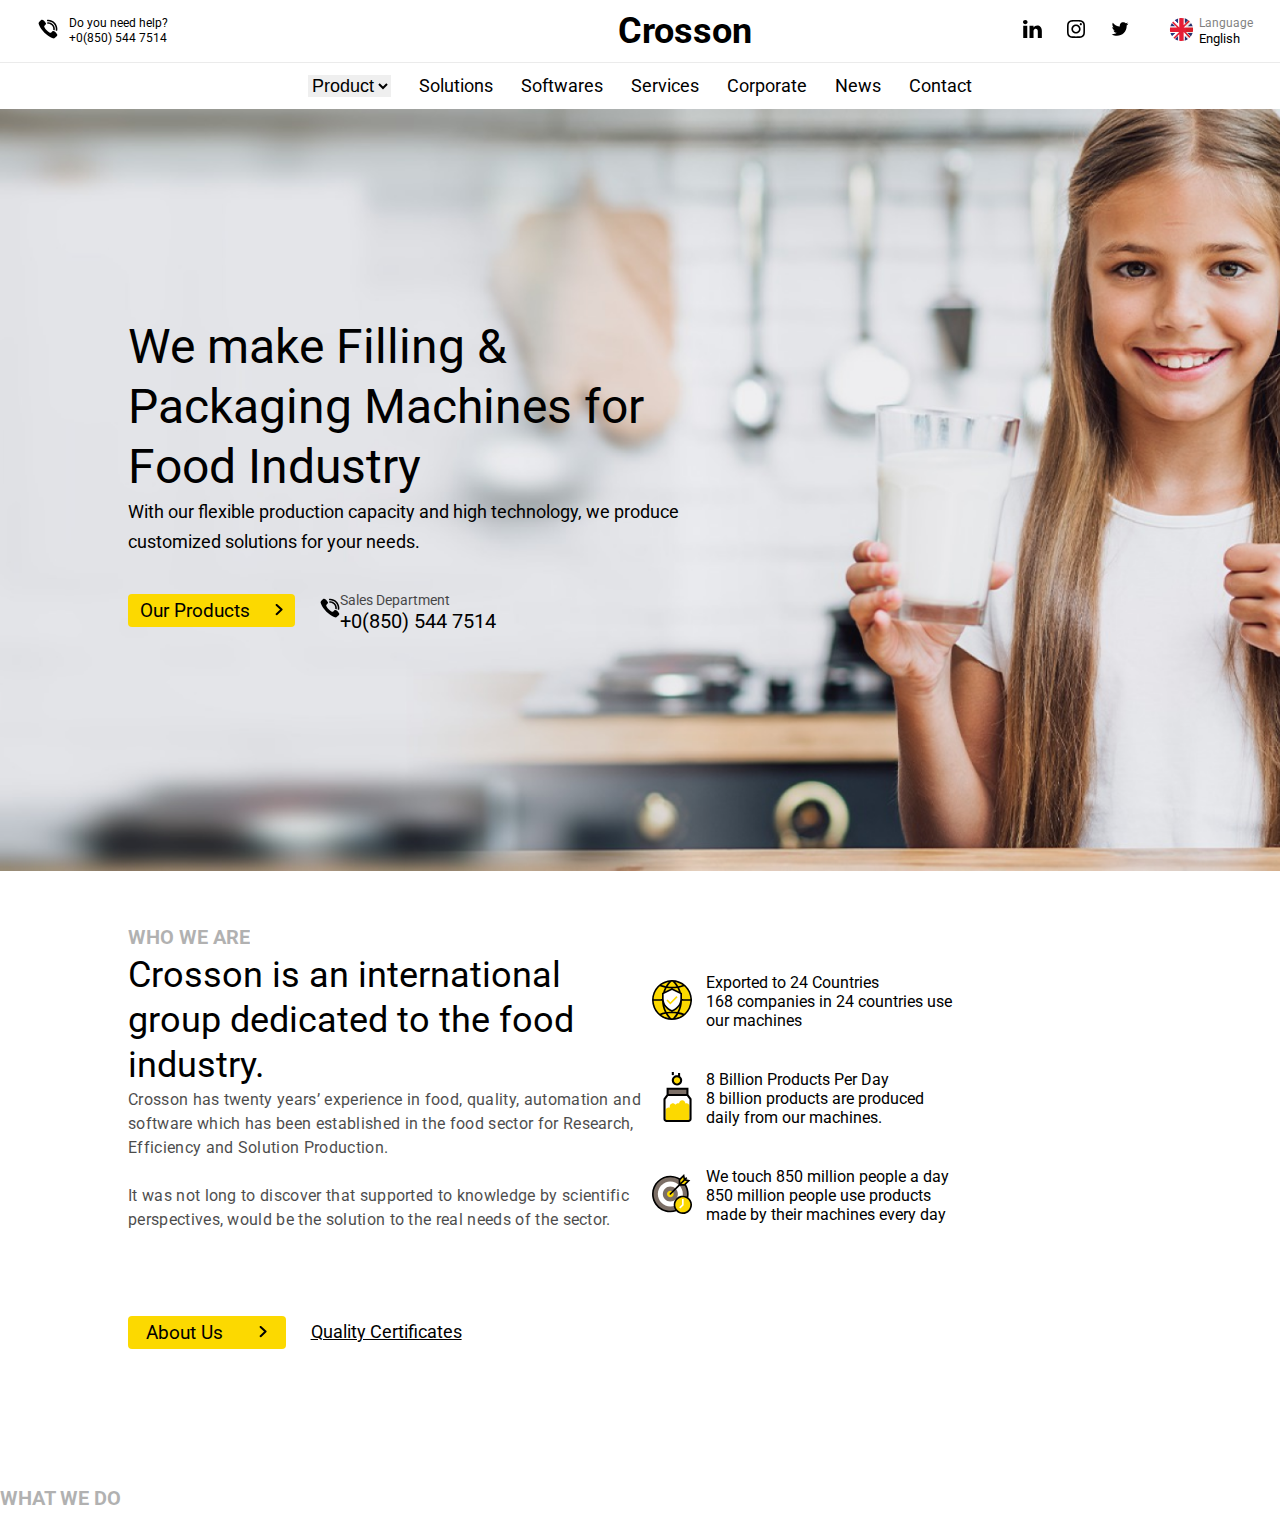
==== commit d4c2a12e: "file" ====
--- a/index.html
+++ b/index.html
@@ -27,7 +27,7 @@
                                 <rect width="30" height="30" fill="white"/>
                                 </clipPath>
                                 </defs>
-                                </svg>
+                            </svg>
                         </div>
 
                         <p>Do you need help?
@@ -36,34 +36,40 @@
                     </div>
 
                     <div class="logo">
-                        <p>Crosson</p>
+                         <a href="#">Crosson</a>
                     </div>
 
                     <div class="soc-coun">
                     <div class="social">
                         <div class="linkin">
-                            <svg width="19" height="18" viewBox="0 0 19 18" fill="none" xmlns="http://www.w3.org/2000/svg">
-                                <path d="M0 2.0909C0 1.48483 0.212127 0.984833 0.636362 0.590907C1.0606 0.196963 1.61212 0 2.2909 0C2.95758 0 3.49696 0.193927 3.90908 0.581816C4.33332 0.981815 4.54545 1.50301 4.54545 2.14545C4.54545 2.72726 4.33939 3.2121 3.92726 3.59999C3.50303 3.99999 2.94545 4.19999 2.25454 4.19999H2.23636C1.56969 4.19999 1.03031 3.99999 0.618181 3.59999C0.206054 3.19999 0 2.69696 0 2.0909ZM0.236363 17.9999V5.85453H4.27272V17.9999H0.236363ZM6.50908 17.9999H10.5454V11.2181C10.5454 10.7939 10.5939 10.4666 10.6909 10.2363C10.8606 9.82421 11.1182 9.47572 11.4636 9.19088C11.8091 8.90603 12.2424 8.76361 12.7636 8.76361C14.1212 8.76361 14.8 9.67875 14.8 11.5091V17.9999H18.8363V11.0363C18.8363 9.24239 18.4121 7.88179 17.5636 6.95452C16.7151 6.02725 15.5939 5.56362 14.2 5.56362C12.6363 5.56362 11.4182 6.23634 10.5454 7.58179V7.61816H10.5273L10.5454 7.58179V5.85453H6.50908C6.53331 6.2424 6.54544 7.44845 6.54544 9.4727C6.54544 11.4969 6.53331 14.3393 6.50908 17.9999Z" fill="black"/>
-                                </svg>
+                            <a href="#">
+                                <svg width="19" height="18" viewBox="0 0 19 18" fill="none" xmlns="http://www.w3.org/2000/svg">
+                                    <path d="M0 2.0909C0 1.48483 0.212127 0.984833 0.636362 0.590907C1.0606 0.196963 1.61212 0 2.2909 0C2.95758 0 3.49696 0.193927 3.90908 0.581816C4.33332 0.981815 4.54545 1.50301 4.54545 2.14545C4.54545 2.72726 4.33939 3.2121 3.92726 3.59999C3.50303 3.99999 2.94545 4.19999 2.25454 4.19999H2.23636C1.56969 4.19999 1.03031 3.99999 0.618181 3.59999C0.206054 3.19999 0 2.69696 0 2.0909ZM0.236363 17.9999V5.85453H4.27272V17.9999H0.236363ZM6.50908 17.9999H10.5454V11.2181C10.5454 10.7939 10.5939 10.4666 10.6909 10.2363C10.8606 9.82421 11.1182 9.47572 11.4636 9.19088C11.8091 8.90603 12.2424 8.76361 12.7636 8.76361C14.1212 8.76361 14.8 9.67875 14.8 11.5091V17.9999H18.8363V11.0363C18.8363 9.24239 18.4121 7.88179 17.5636 6.95452C16.7151 6.02725 15.5939 5.56362 14.2 5.56362C12.6363 5.56362 11.4182 6.23634 10.5454 7.58179V7.61816H10.5273L10.5454 7.58179V5.85453H6.50908C6.53331 6.2424 6.54544 7.44845 6.54544 9.4727C6.54544 11.4969 6.53331 14.3393 6.50908 17.9999Z" fill=""/>
+                                </svg>
+                            </a>
                         </div>
 
                         <div class="insta">
-                            <svg width="18" height="18" viewBox="0 0 18 18" fill="none" xmlns="http://www.w3.org/2000/svg">
-                                <g clip-path="url(#clip0_1417_110)">
-                                <path fill-rule="evenodd" clip-rule="evenodd" d="M9 0C6.55575 0 6.24937 0.0104989 5.28937 0.0539989C4.33124 0.0978739 3.67687 0.250123 3.10462 0.472498C2.51287 0.702373 2.01075 1.01025 1.51087 1.5105C1.01025 2.01075 0.702379 2.51288 0.472504 3.10463C0.250129 3.67725 0.0975047 4.33125 0.0540047 5.28937C0.0105047 6.24937 0 6.55575 0 9C0 11.4443 0.0105047 11.7506 0.0540047 12.7106C0.0978797 13.6688 0.250129 14.3231 0.472504 14.8954C0.702379 15.4871 1.01026 15.9892 1.51051 16.4891C2.01076 16.9897 2.51287 17.2976 3.10462 17.5279C3.67725 17.7499 4.33124 17.9021 5.28937 17.946C6.24937 17.9895 6.55575 18 9 18C11.4443 18 11.7506 17.9895 12.7106 17.946C13.6688 17.9021 14.3231 17.7499 14.8954 17.5275C15.4871 17.2976 15.9893 16.9897 16.4891 16.4895C16.9898 15.9893 17.2976 15.4871 17.5279 14.8954C17.7499 14.3227 17.9021 13.6688 17.946 12.7106C17.9895 11.7506 18 11.4443 18 9C18 6.55575 17.9895 6.24937 17.946 5.28937C17.9021 4.33125 17.7499 3.67688 17.5275 3.10463C17.2976 2.51288 16.9897 2.01075 16.4895 1.51088C15.9892 1.01025 15.4871 0.702373 14.8954 0.472498C14.3228 0.250123 13.6688 0.0974989 12.7106 0.0539989C11.7506 0.0104989 11.4443 0 9 0ZM9 1.6215C11.403 1.6215 11.6876 1.63088 12.6367 1.674C13.5142 1.71413 13.9905 1.86075 14.3081 1.98413C14.7281 2.14725 15.0281 2.34225 15.3431 2.65725C15.6577 2.97225 15.8527 3.27225 16.0159 3.69225C16.1396 4.00912 16.2859 4.48575 16.326 5.36325C16.3691 6.312 16.3785 6.597 16.3785 9C16.3785 11.403 16.3691 11.6876 16.326 12.6367C16.2859 13.5142 16.1392 13.9905 16.0159 14.3081C15.8527 14.7281 15.6578 15.0281 15.3428 15.3431C15.0278 15.6577 14.7277 15.8527 14.3077 16.0159C13.9909 16.1396 13.5142 16.2859 12.6367 16.326C11.688 16.3691 11.403 16.3785 9 16.3785C6.59662 16.3785 6.312 16.3691 5.36325 16.326C4.48575 16.2859 4.0095 16.1392 3.69188 16.0159C3.27188 15.8527 2.97187 15.6578 2.65687 15.3428C2.34225 15.0278 2.14724 14.7278 1.98412 14.3078C1.86037 13.9909 1.71412 13.5142 1.674 12.6367C1.63087 11.688 1.6215 11.403 1.6215 9C1.6215 6.597 1.63087 6.31238 1.674 5.36325C1.71412 4.48575 1.86074 4.0095 1.98412 3.69188C2.14724 3.27188 2.34225 2.97188 2.65725 2.65688C2.97225 2.34225 3.27225 2.14725 3.69225 1.98413C4.00913 1.86038 4.48575 1.71413 5.36325 1.674C6.312 1.63088 6.597 1.6215 9 1.6215ZM9 4.3785C6.44737 4.3785 4.3785 6.44737 4.3785 9C4.3785 11.5526 6.44737 13.6215 9 13.6215C11.5526 13.6215 13.6215 11.5526 13.6215 9C13.6215 6.44737 11.5526 4.3785 9 4.3785ZM9 12C8.20435 12 7.44129 11.6839 6.87868 11.1213C6.31607 10.5587 6 9.79565 6 9C6 8.20435 6.31607 7.44129 6.87868 6.87868C7.44129 6.31607 8.20435 6 9 6C9.79565 6 10.5587 6.31607 11.1213 6.87868C11.6839 7.44129 12 8.20435 12 9C12 9.79565 11.6839 10.5587 11.1213 11.1213C10.5587 11.6839 9.79565 12 9 12ZM14.8841 4.19587C14.8841 4.48231 14.7703 4.75701 14.5678 4.95955C14.3653 5.16209 14.0905 5.27588 13.8041 5.27588C13.5177 5.27588 13.243 5.16209 13.0405 4.95955C12.8379 4.75701 12.7241 4.48231 12.7241 4.19587C12.7241 3.90944 12.8379 3.63474 13.0405 3.4322C13.243 3.22966 13.5177 3.11588 13.8041 3.11588C14.0905 3.11588 14.3653 3.22966 14.5678 3.4322C14.7703 3.63474 14.8841 3.90944 14.8841 4.19587Z" fill="black"/>
-                                </g>
-                                <defs>
-                                <clipPath id="clip0_1417_110">
-                                <rect width="18" height="18" fill="white"/>
-                                </clipPath>
-                                </defs>
-                                </svg>
+                            <a href="#">
+                                <svg width="18" height="18" viewBox="0 0 18 18" fill="none" xmlns="http://www.w3.org/2000/svg">
+                                    <g clip-path="url(#clip0_1417_110)">
+                                    <path fill-rule="evenodd" clip-rule="evenodd" d="M9 0C6.55575 0 6.24937 0.0104989 5.28937 0.0539989C4.33124 0.0978739 3.67687 0.250123 3.10462 0.472498C2.51287 0.702373 2.01075 1.01025 1.51087 1.5105C1.01025 2.01075 0.702379 2.51288 0.472504 3.10463C0.250129 3.67725 0.0975047 4.33125 0.0540047 5.28937C0.0105047 6.24937 0 6.55575 0 9C0 11.4443 0.0105047 11.7506 0.0540047 12.7106C0.0978797 13.6688 0.250129 14.3231 0.472504 14.8954C0.702379 15.4871 1.01026 15.9892 1.51051 16.4891C2.01076 16.9897 2.51287 17.2976 3.10462 17.5279C3.67725 17.7499 4.33124 17.9021 5.28937 17.946C6.24937 17.9895 6.55575 18 9 18C11.4443 18 11.7506 17.9895 12.7106 17.946C13.6688 17.9021 14.3231 17.7499 14.8954 17.5275C15.4871 17.2976 15.9893 16.9897 16.4891 16.4895C16.9898 15.9893 17.2976 15.4871 17.5279 14.8954C17.7499 14.3227 17.9021 13.6688 17.946 12.7106C17.9895 11.7506 18 11.4443 18 9C18 6.55575 17.9895 6.24937 17.946 5.28937C17.9021 4.33125 17.7499 3.67688 17.5275 3.10463C17.2976 2.51288 16.9897 2.01075 16.4895 1.51088C15.9892 1.01025 15.4871 0.702373 14.8954 0.472498C14.3228 0.250123 13.6688 0.0974989 12.7106 0.0539989C11.7506 0.0104989 11.4443 0 9 0ZM9 1.6215C11.403 1.6215 11.6876 1.63088 12.6367 1.674C13.5142 1.71413 13.9905 1.86075 14.3081 1.98413C14.7281 2.14725 15.0281 2.34225 15.3431 2.65725C15.6577 2.97225 15.8527 3.27225 16.0159 3.69225C16.1396 4.00912 16.2859 4.48575 16.326 5.36325C16.3691 6.312 16.3785 6.597 16.3785 9C16.3785 11.403 16.3691 11.6876 16.326 12.6367C16.2859 13.5142 16.1392 13.9905 16.0159 14.3081C15.8527 14.7281 15.6578 15.0281 15.3428 15.3431C15.0278 15.6577 14.7277 15.8527 14.3077 16.0159C13.9909 16.1396 13.5142 16.2859 12.6367 16.326C11.688 16.3691 11.403 16.3785 9 16.3785C6.59662 16.3785 6.312 16.3691 5.36325 16.326C4.48575 16.2859 4.0095 16.1392 3.69188 16.0159C3.27188 15.8527 2.97187 15.6578 2.65687 15.3428C2.34225 15.0278 2.14724 14.7278 1.98412 14.3078C1.86037 13.9909 1.71412 13.5142 1.674 12.6367C1.63087 11.688 1.6215 11.403 1.6215 9C1.6215 6.597 1.63087 6.31238 1.674 5.36325C1.71412 4.48575 1.86074 4.0095 1.98412 3.69188C2.14724 3.27188 2.34225 2.97188 2.65725 2.65688C2.97225 2.34225 3.27225 2.14725 3.69225 1.98413C4.00913 1.86038 4.48575 1.71413 5.36325 1.674C6.312 1.63088 6.597 1.6215 9 1.6215ZM9 4.3785C6.44737 4.3785 4.3785 6.44737 4.3785 9C4.3785 11.5526 6.44737 13.6215 9 13.6215C11.5526 13.6215 13.6215 11.5526 13.6215 9C13.6215 6.44737 11.5526 4.3785 9 4.3785ZM9 12C8.20435 12 7.44129 11.6839 6.87868 11.1213C6.31607 10.5587 6 9.79565 6 9C6 8.20435 6.31607 7.44129 6.87868 6.87868C7.44129 6.31607 8.20435 6 9 6C9.79565 6 10.5587 6.31607 11.1213 6.87868C11.6839 7.44129 12 8.20435 12 9C12 9.79565 11.6839 10.5587 11.1213 11.1213C10.5587 11.6839 9.79565 12 9 12ZM14.8841 4.19587C14.8841 4.48231 14.7703 4.75701 14.5678 4.95955C14.3653 5.16209 14.0905 5.27588 13.8041 5.27588C13.5177 5.27588 13.243 5.16209 13.0405 4.95955C12.8379 4.75701 12.7241 4.48231 12.7241 4.19587C12.7241 3.90944 12.8379 3.63474 13.0405 3.4322C13.243 3.22966 13.5177 3.11588 13.8041 3.11588C14.0905 3.11588 14.3653 3.22966 14.5678 3.4322C14.7703 3.63474 14.8841 3.90944 14.8841 4.19587Z" fill=""/>
+                                    </g>
+                                    <defs>
+                                    <clipPath id="clip0_1417_110">
+                                    <rect width="18" height="18" fill=""/>
+                                    </clipPath>
+                                    </defs>
+                                </svg>
+                            </a>
                         </div>
 
                         <div class="twit">
-                            <svg width="20" height="20" viewBox="0 0 20 20" fill="none" xmlns="http://www.w3.org/2000/svg">
-                                <path d="M18.3334 4.83333C17.707 5.10507 17.0445 5.28471 16.3667 5.36666C17.0818 4.93943 17.6177 4.26731 17.875 3.47499C17.203 3.87504 16.4673 4.15691 15.7 4.30832C15.1871 3.75213 14.5042 3.38191 13.7582 3.2557C13.0122 3.1295 12.2455 3.25446 11.5782 3.61098C10.9109 3.96751 10.3808 4.53543 10.0711 5.22569C9.76131 5.91594 9.68943 6.68948 9.86669 7.42499C8.50788 7.35626 7.17872 7.00245 5.96557 6.38654C4.75241 5.77063 3.68239 4.9064 2.82502 3.84999C2.5243 4.37513 2.36629 4.96984 2.36669 5.57499C2.36562 6.13698 2.50353 6.69051 2.76815 7.1863C3.03276 7.68209 3.41587 8.10475 3.88335 8.41666C3.34 8.40187 2.80826 8.25607 2.33335 7.99166V8.03332C2.33743 8.82073 2.61335 9.58257 3.11445 10.19C3.61555 10.7974 4.31107 11.213 5.08335 11.3667C4.78607 11.4571 4.47742 11.5048 4.16669 11.5083C3.9516 11.5058 3.73704 11.4863 3.52502 11.45C3.74495 12.1273 4.17054 12.7193 4.74258 13.1435C5.31463 13.5676 6.00467 13.803 6.71669 13.8167C5.51436 14.7627 4.02992 15.279 2.50002 15.2833C2.22147 15.2842 1.94313 15.2675 1.66669 15.2333C3.22871 16.2419 5.04903 16.7773 6.90835 16.775C8.19143 16.7883 9.4643 16.5458 10.6526 16.0617C11.8409 15.5776 12.9209 14.8616 13.8294 13.9554C14.7378 13.0492 15.4567 11.9712 15.9438 10.7841C16.431 9.59701 16.6767 8.32476 16.6667 7.04166C16.6667 6.89999 16.6667 6.74999 16.6667 6.59999C17.3206 6.11233 17.8846 5.51451 18.3334 4.83333Z" fill="black"/>
-                                </svg>
+                            <a href="#">
+                                <svg width="20" height="20" viewBox="0 0 20 20" fill="" xmlns="http://www.w3.org/2000/svg">
+                                    <path d="M18.3334 4.83333C17.707 5.10507 17.0445 5.28471 16.3667 5.36666C17.0818 4.93943 17.6177 4.26731 17.875 3.47499C17.203 3.87504 16.4673 4.15691 15.7 4.30832C15.1871 3.75213 14.5042 3.38191 13.7582 3.2557C13.0122 3.1295 12.2455 3.25446 11.5782 3.61098C10.9109 3.96751 10.3808 4.53543 10.0711 5.22569C9.76131 5.91594 9.68943 6.68948 9.86669 7.42499C8.50788 7.35626 7.17872 7.00245 5.96557 6.38654C4.75241 5.77063 3.68239 4.9064 2.82502 3.84999C2.5243 4.37513 2.36629 4.96984 2.36669 5.57499C2.36562 6.13698 2.50353 6.69051 2.76815 7.1863C3.03276 7.68209 3.41587 8.10475 3.88335 8.41666C3.34 8.40187 2.80826 8.25607 2.33335 7.99166V8.03332C2.33743 8.82073 2.61335 9.58257 3.11445 10.19C3.61555 10.7974 4.31107 11.213 5.08335 11.3667C4.78607 11.4571 4.47742 11.5048 4.16669 11.5083C3.9516 11.5058 3.73704 11.4863 3.52502 11.45C3.74495 12.1273 4.17054 12.7193 4.74258 13.1435C5.31463 13.5676 6.00467 13.803 6.71669 13.8167C5.51436 14.7627 4.02992 15.279 2.50002 15.2833C2.22147 15.2842 1.94313 15.2675 1.66669 15.2333C3.22871 16.2419 5.04903 16.7773 6.90835 16.775C8.19143 16.7883 9.4643 16.5458 10.6526 16.0617C11.8409 15.5776 12.9209 14.8616 13.8294 13.9554C14.7378 13.0492 15.4567 11.9712 15.9438 10.7841C16.431 9.59701 16.6767 8.32476 16.6667 7.04166C16.6667 6.89999 16.6667 6.74999 16.6667 6.59999C17.3206 6.11233 17.8846 5.51451 18.3334 4.83333Z" fill=""/>
+                                </svg>
+                            </a>
                         </div>
                     </div>
 
@@ -98,12 +104,12 @@
                         <li><select name="product" id="pro">
                             <option value="product">Product</option>
                         </select></li>
-                        <li>Solutions</li>
-                        <li>Softwares</li>
-                        <li>Services</li>
-                        <li>Corporate</li>
-                        <li>News</li>
-                        <li>Contact</li>
+                        <li><a href="#">Solutions</a></li>
+                        <li><a href="#">Softwares</a></li>
+                        <li><a href="#">Services</a></li>
+                        <li><a href="#">Corporate</a></li>
+                        <li><a href="#">News</a></li>
+                        <li><a href="#">Contact</a></li>
                     </ul>
                 </div>
             </header>
@@ -119,15 +125,15 @@
 
 
                      <div class="ct">
-                        <div class="our">
+                        <a href="#" class="our">
                             <p>Our Products</p>
-
+    
                             <div class="rht-ang">
                                 <svg width="8" height="12" viewBox="0 0 8 12" fill="none" xmlns="http://www.w3.org/2000/svg">
                                     <path d="M1.63708 0.999878L6.58013 5.58343L1.63708 10.167" stroke="black" stroke-width="2" stroke-miterlimit="10" stroke-linecap="round" stroke-linejoin="round"/>
-                                    </svg>
-                            </div>
-                        </div>    
+                                </svg>
+                            </div>
+                        </a>
 
                         <div class="helps">
                             <div class="phone">
@@ -142,10 +148,11 @@
                                     <rect width="30" height="30" fill="white"/>
                                     </clipPath>
                                     </defs>
-                                    </svg>
+                                </svg>
                             </div>
     
-                            <p> <span> Sales Department </span>
+                            <p> 
+                                <span> Sales Department </span>
                                 <br> +0(850) 544 7514
                             </p>
                         </div>
@@ -154,14 +161,16 @@
             </section>
 
 
-            <section class="sect_2">
+            <section class="sect_2 ">
                <div class="container2">
                 <h5>Who we are</h5>
                 <div class="cts">
                 <div class="text">
                 
-                <h2>Crosson is an international group 
-                    dedicated to the food industry.</h2>
+                    <h2>
+                        Crosson is an international group 
+                        dedicated to the food industry.
+                    </h2>
 
                     <p class="pre">
                         Crosson has twenty years’ experience in food, quality, automation and software which has been established in the food sector for Research, Efficiency and Solution Production.
@@ -169,20 +178,20 @@
                         <br> <br> It was not long to discover that supported to knowledge by scientific perspectives, would be the solution to the real needs of the sector. 
                     </p>
 
-                    <div class="ct">
+                    <div class="ct the-second">
                         <div class="our">
                             <p>About Us</p>
 
                             <div class="rht-ang">
                                 <svg width="8" height="12" viewBox="0 0 8 12" fill="none" xmlns="http://www.w3.org/2000/svg">
                                     <path d="M1.63708 0.999878L6.58013 5.58343L1.63708 10.167" stroke="black" stroke-width="2" stroke-miterlimit="10" stroke-linecap="round" stroke-linejoin="round"/>
-                                    </svg>
+                                </svg>
                             </div>
                         </div>    
 
-                        <div class="helps">
+                        <div class="helps secss" >
                             <p> 
-                                <a href="#">Quality Certificates</a>
+                              <a href="#">Quality Certificates</a>
                             </p>
                         </div>
                     </div>
--- a/style.css
+++ b/style.css
@@ -1,3 +1,4 @@
+
 @import url('https://fonts.googleapis.com/css2?family=Roboto:wght@100;300;400;500;700;900&display=swap');
 
 * {
@@ -19,10 +20,10 @@
 
 .general {
     width: 100%;
-    display: flex;
-    justify-content: center;
-    flex-direction: column;
-    align-items: center;
+    /* display: flex; */
+    /* justify-content: center; */
+    /* flex-direction: column; */
+    /* align-items: center; */
 }
 
 
@@ -64,11 +65,17 @@
 }
 
 
-.logo p {
+.logo a {
     font-style: normal;
     font-weight: 700;
     font-size: 36px;
     line-height: 42px;
+    text-decoration: none;
+    color: #000000;
+    transition: .2s;
+}
+.logo a:hover{
+    color: #ccbaba;
 }
 
 
@@ -87,7 +94,27 @@
     width: 45%;
     justify-content: space-around;
 }
-
+.linkin a svg{
+    fill: black;
+    transition: .2s;
+}
+.linkin a svg:hover{
+    fill: #ccbaba;
+}
+.insta a svg{
+    fill: black;
+    transition: .2s;
+}
+.insta a svg:hover{
+    fill: #ccbaba;
+}
+.twit a svg{
+    fill: black;
+    transition: .2s;
+}
+.twit a svg:hover{
+    fill: #ccbaba;
+}
 
 .lang {
     display: flex;
@@ -98,8 +125,8 @@
 
 .lang p {
     font-weight: 400;
-font-size: 13px;
-line-height: 16px;
+    font-size: 13px;
+    line-height: 16px;
 }
 
 .lang span {
@@ -116,6 +143,28 @@
     font-weight: 400;
     font-size: 18px;
     line-height: 21px;
+    /* position: relative;
+    background: lavender; */
+}
+
+.nav ul li a{
+    text-decoration: none;
+    color: #000000;
+    position: relative;
+    /* background: lavender; */
+}
+.nav ul li a::after{
+    content: '';
+    height: 2px;
+    width: 0;
+    background: #000000;
+    position: absolute;
+    left: 0;
+    bottom: -4px;
+    transition: .5s;
+}
+.nav ul li a:hover::after{
+    width:100%;
 }
 
 #pro {
@@ -123,6 +172,7 @@
     font-weight: 400;
     font-size: 18px;
     line-height: 21px;
+    cursor: pointer;
 }
 
 /* header styling ends */
@@ -160,26 +210,44 @@
 }
 
 
-.container1 .para, .our p {
+.container1 .para {
     font-weight: 400;
     font-size: 18px;
     line-height: 30px;
     width: 60%;
 }
+.our p{
+    font-size: 1.2rem;
+}
 
 .ct {
     display: flex;
     align-items: center;
     width: 38%;
     padding: 30px 0;
-    justify-content: space-between;
+    /* justify-content: space-between; */
+    /* background: cadetblue; */
+}
+.the-second{
+    /* background-color: navy; */
+    width: 100px;
+    height: 200px;
 }
 
 .helps {
     display: flex;
     align-items: center;
     justify-content: space-around;
-    width: 50%;
+    width:auto;
+    cursor: pointer;
+    transition: 1s ease-in;
+    border-radius: 10px;
+    margin-left: 25px;
+}
+.helps:hover{
+    background: linear-gradient(50deg, #D5D8DD 25%, #C8C9CB 90%);
+    /* opacity: 0.6; */
+ 
 }
 
 
@@ -204,6 +272,12 @@
     background: #FCD900;
     border-radius: 4px;
     padding: 5px 0;
+    text-decoration: none;
+    color: #000000;
+    cursor: pointer;
+}
+.our:hover{
+    background: #ddc10c;
 }
 
 
@@ -282,8 +356,8 @@
 }
 
 .text .helps {
-    justify-content: flex-start;
-    width: 54%;
+    /* justify-content: flex-start; */
+    width:auto;
 }
 
 .helps p a {
@@ -291,4 +365,11 @@
     font-size: 18px;
     line-height: 30px;
     color: #000000;
+    text-align: center;
+    /* background: magenta; */
+    /* margin-left: 10px; */
+}
+.secss:hover{
+    background: transparent;
+    color: #fff;
 }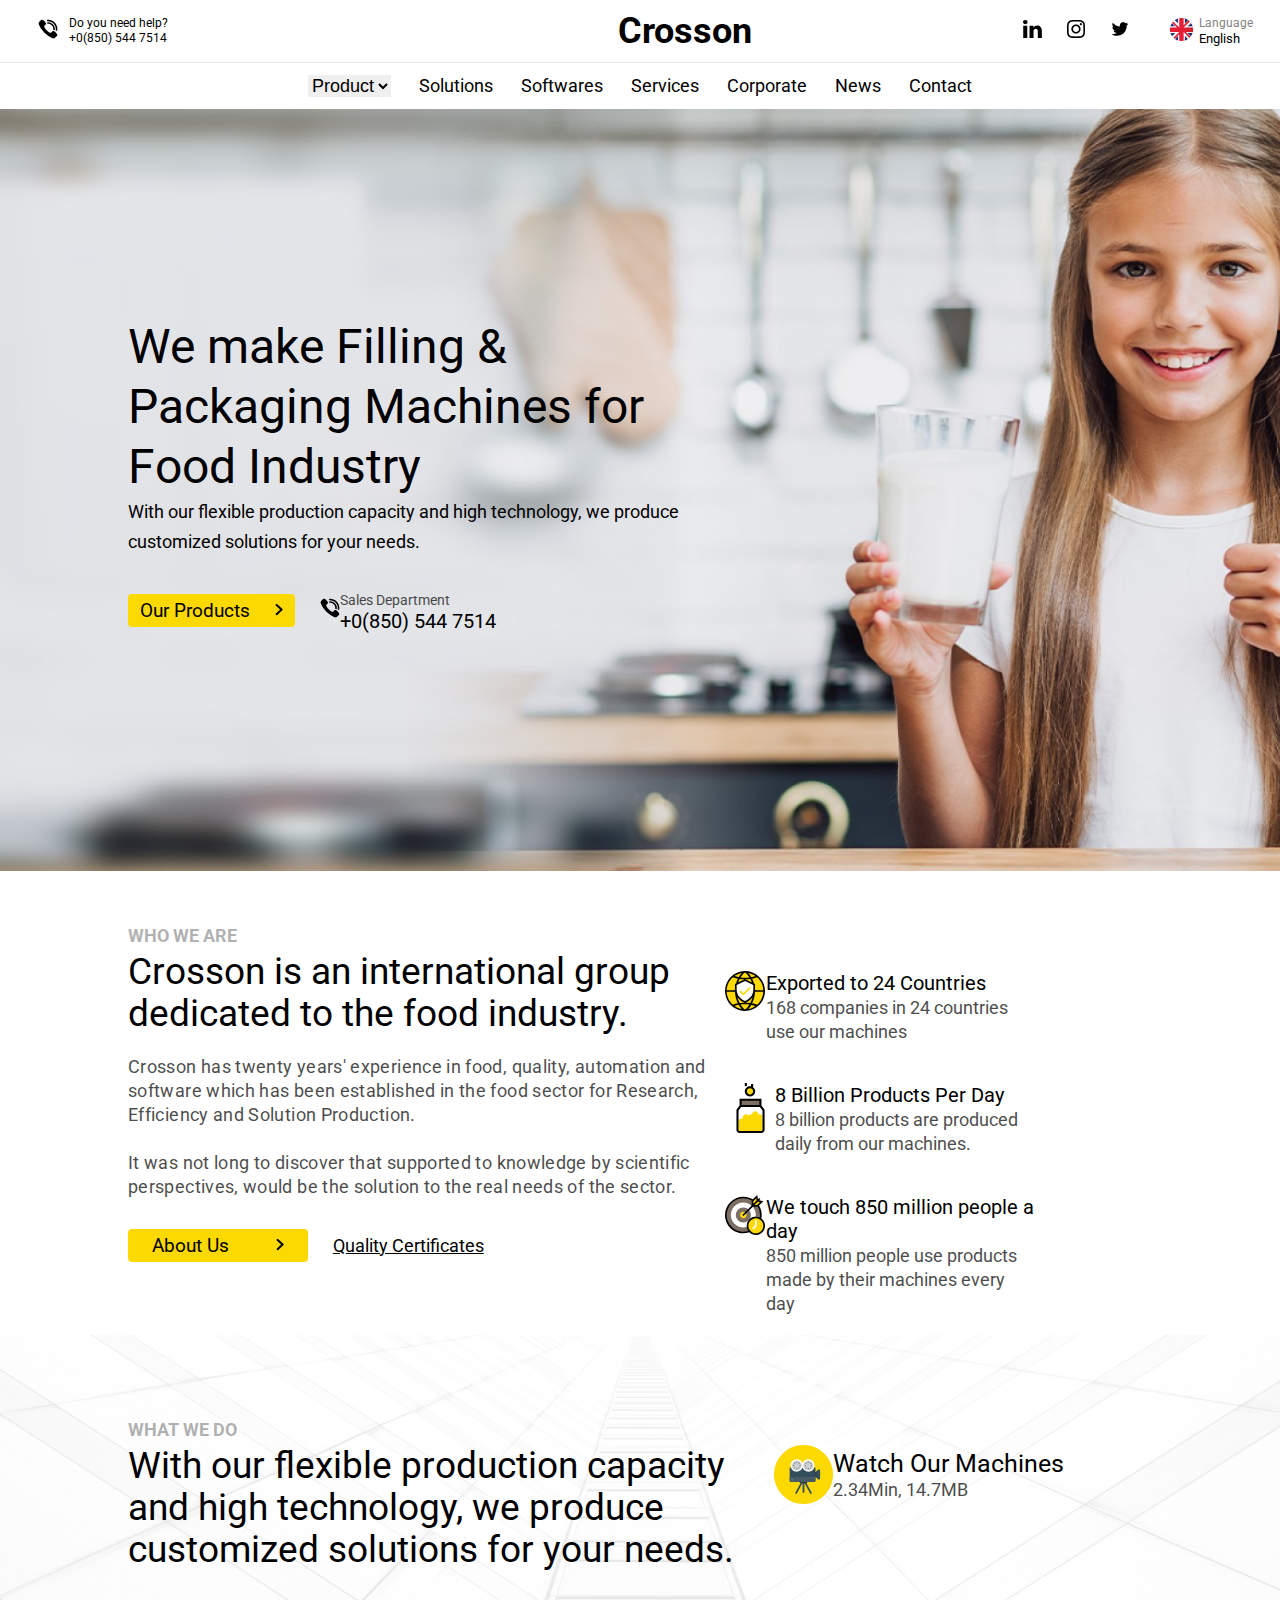
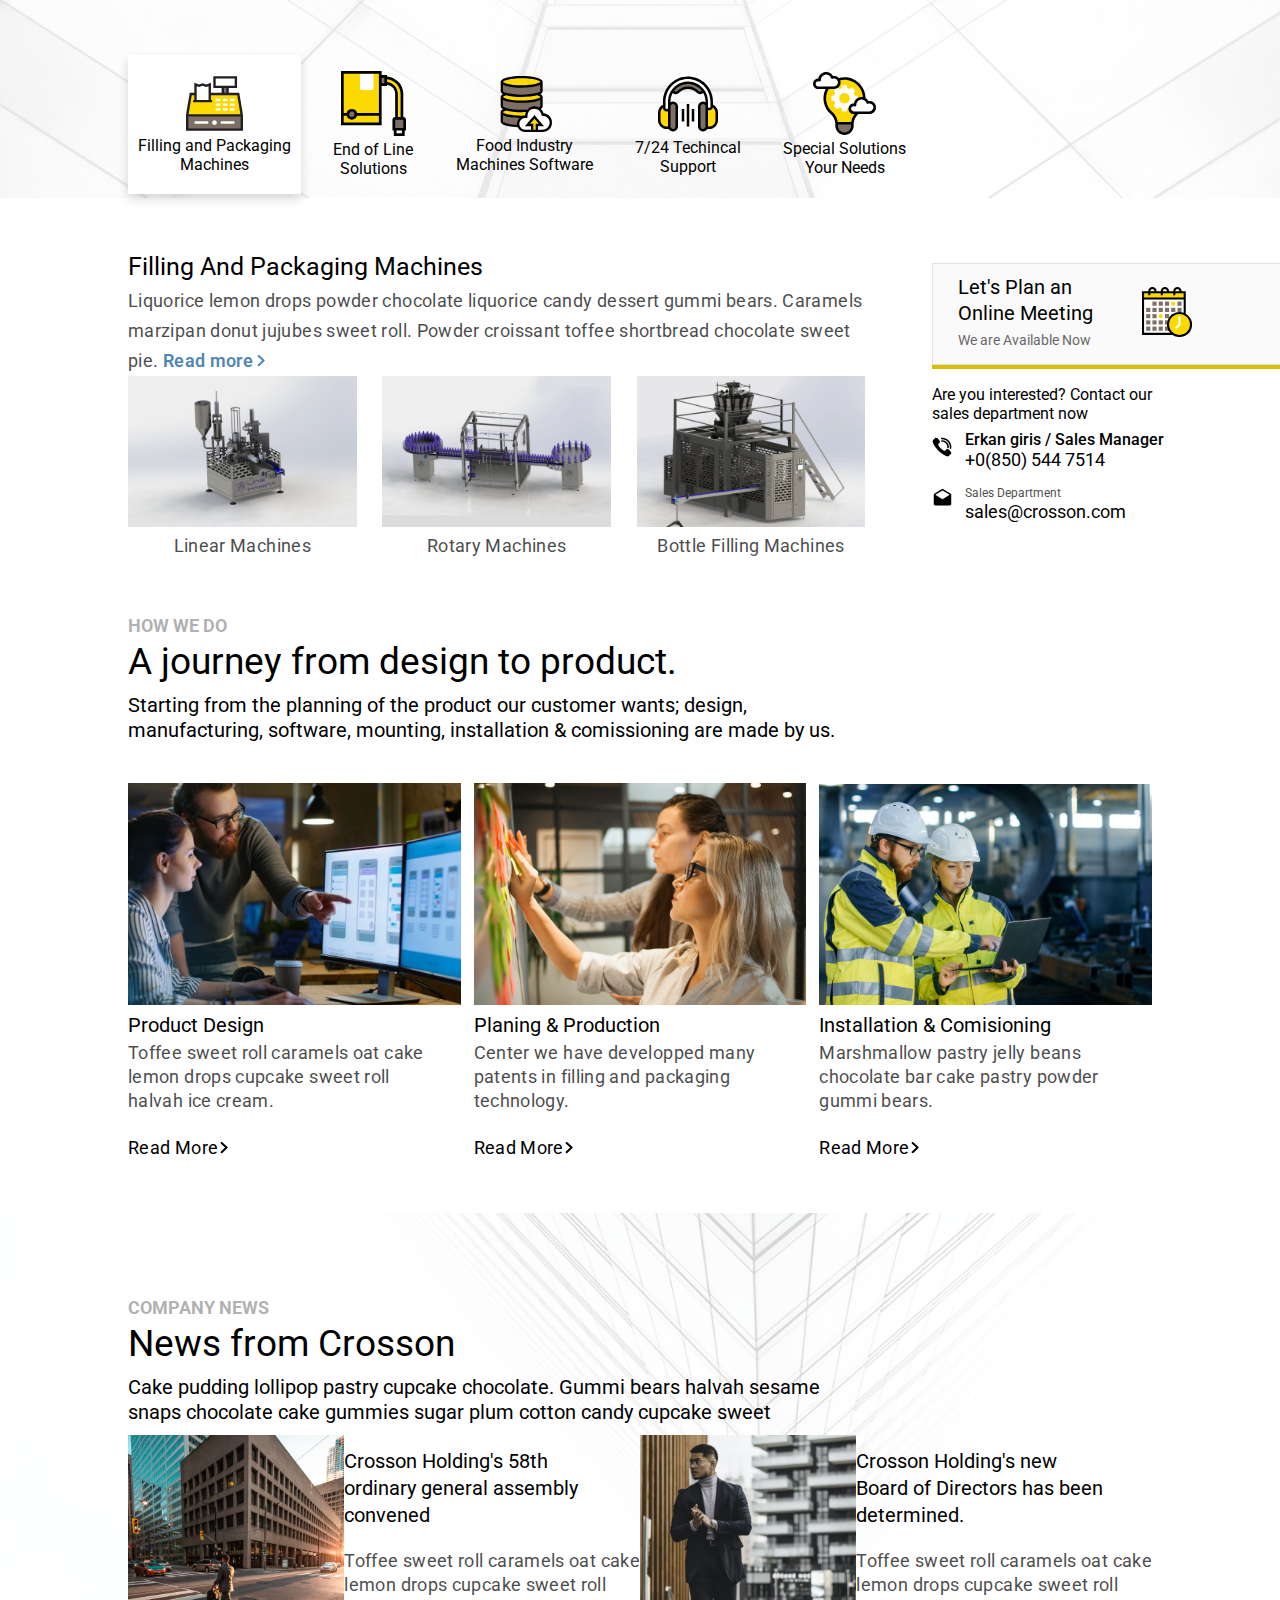
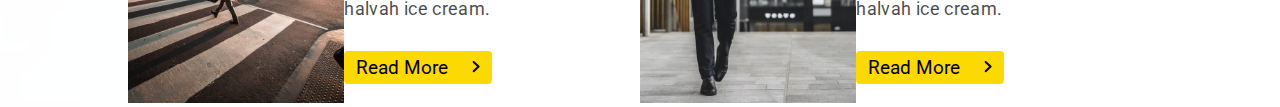
==== commit 285b643d: "file" ====
--- a/index.html
+++ b/index.html
@@ -173,7 +173,7 @@
                     </h2>
 
                     <p class="pre">
-                        Crosson has twenty years’ experience in food, quality, automation and software which has been established in the food sector for Research, Efficiency and Solution Production.
+                        Crosson has twenty years' experience in food, quality, automation and software which has been established in the food sector for Research, Efficiency and Solution Production.
 
                         <br> <br> It was not long to discover that supported to knowledge by scientific perspectives, would be the solution to the real needs of the sector. 
                     </p>
@@ -275,6 +275,453 @@
             <section class="sect_3">
                 <div class="container3">
                     <h5>What we do</h5>
+                    <div class="cts">
+                    <div class="text">
+
+                    <h2>
+                        With our flexible production capacity and high technology, we produce customized solutions for your needs.
+                    </h2>
+                    </div>
+
+                    <div class="machine">
+                        <div class="video-cont">
+                            <svg width="59" height="59" viewBox="0 0 59 59" fill="none" xmlns="http://www.w3.org/2000/svg">
+                                <g clip-path="url(#clip0_459_663)">
+                                <path d="M29.5 0C45.7923 0 59 13.2077 59 29.5C59 45.7923 45.7923 59 29.5 59C13.2077 59 0 45.7923 0 29.5C0 13.2077 13.2077 0 29.5 0Z" fill="#FCD900"/>
+                                <path d="M37.7346 47.6093L37.7374 47.6079L37.7309 47.5955C37.7024 47.5231 37.6641 47.4549 37.6194 47.3926L30.763 34.8971L29.5074 35.3295L28.2513 34.8971L21.3953 47.3922C21.3497 47.4549 21.3124 47.5226 21.2838 47.595L21.2769 47.6074L21.2796 47.6088C21.2414 47.7102 21.2179 47.8186 21.2179 47.9329C21.2179 48.444 21.6322 48.8589 22.1439 48.8589C22.5311 48.8589 22.862 48.6206 22.9998 48.2836L28.585 38.0476V47.0446C28.585 47.5438 28.998 47.9485 29.5069 47.9485C30.0153 47.9485 30.4288 47.5438 30.4288 47.0446V38.0822L30.4371 38.0978V38.0628L36.0144 48.2841C36.1532 48.621 36.4832 48.8594 36.8704 48.8594C37.3816 48.8594 37.7969 48.445 37.7969 47.9333C37.7969 47.819 37.7734 47.7107 37.7346 47.6093Z" fill="#334D5D"/>
+                                <path d="M27.1953 34.5703H31.8047C32.8229 34.5703 33.6484 35.3959 33.6484 36.4141C33.6484 37.4323 32.8229 38.2578 31.8047 38.2578H27.1953C26.1771 38.2578 25.3516 37.4323 25.3516 36.4141C25.3516 35.3959 26.1771 34.5703 27.1953 34.5703Z" fill="#2F3A40"/>
+                                <path d="M45.106 24.4297C44.6146 24.4297 44.1832 24.5389 43.9214 24.8072L43.9223 24.803L43.9089 24.8173L43.9025 24.8238L41.4844 27.3271V23.5078C41.4844 22.744 40.8649 22.125 40.1016 22.125H17.0547C16.2914 22.125 15.6719 22.744 15.6719 23.5078V35.4922C15.6719 36.256 16.2914 36.875 17.0547 36.875H40.1016C40.8649 36.875 41.4844 36.256 41.4844 35.4922V31.6733L43.9043 34.1794L43.9052 34.1799L43.9126 34.1882L43.9117 34.1859C44.1726 34.4597 44.61 34.5703 45.106 34.5703C45.9052 34.5703 46.0938 33.9222 46.0938 33.1216V25.8784C46.0938 25.0787 45.9057 24.4297 45.106 24.4297Z" fill="#334D5D"/>
+                                <path d="M15.6719 32.2656H41.4844V32.7266H15.6719V32.2656Z" fill="#5F727F"/>
+                                <path d="M34.3398 14.2891C31.7337 14.2891 29.5041 15.8927 28.5781 18.1665C27.6516 15.8927 25.4225 14.2891 22.8164 14.2891C19.3792 14.2891 16.5938 17.075 16.5938 20.5117C16.5938 23.9485 19.3792 26.7344 22.8164 26.7344C25.4225 26.7344 27.6516 25.1308 28.5781 22.857C29.5041 25.1308 31.7337 26.7344 34.3398 26.7344C37.7761 26.7344 40.5625 23.9485 40.5625 20.5117C40.5625 17.075 37.7761 14.2891 34.3398 14.2891Z" fill="#FFFCF6"/>
+                                <path d="M22.8164 15.6719C20.1434 15.6719 17.9766 17.8387 17.9766 20.5117C17.9766 23.1847 20.1434 25.3516 22.8164 25.3516C25.4894 25.3516 27.6562 23.1847 27.6562 20.5117C27.6562 17.8387 25.4889 15.6719 22.8164 15.6719ZM34.3398 15.6719C31.6669 15.6719 29.5 17.8387 29.5 20.5117C29.5 23.1847 31.6669 25.3516 34.3398 25.3516C37.0128 25.3516 39.1797 23.1847 39.1797 20.5117C39.1797 17.8387 37.0128 15.6719 34.3398 15.6719Z" fill="#CCD0D2"/>
+                                <path d="M22.8164 16.5938C22.4348 16.5938 22.125 16.903 22.125 17.2852C22.125 17.6673 22.4348 17.9766 22.8164 17.9766C23.1981 17.9766 23.5078 17.6673 23.5078 17.2852C23.5078 16.9035 23.1981 16.5938 22.8164 16.5938ZM26.043 19.8203C25.6613 19.8203 25.3516 20.1301 25.3516 20.5117C25.3516 20.8938 25.6613 21.2031 26.043 21.2031C26.4246 21.2031 26.7344 20.8938 26.7344 20.5117C26.7344 20.1301 26.4246 19.8203 26.043 19.8203ZM22.8164 23.0469C22.4348 23.0469 22.125 23.3566 22.125 23.7383C22.125 24.1204 22.4348 24.4297 22.8164 24.4297C23.1981 24.4297 23.5078 24.1199 23.5078 23.7383C23.5078 23.3566 23.1981 23.0469 22.8164 23.0469ZM20.2812 20.5117C20.2812 20.1301 19.9715 19.8203 19.5898 19.8203C19.2082 19.8203 18.8984 20.1301 18.8984 20.5117C18.8984 20.8938 19.2082 21.2031 19.5898 21.2031C19.9715 21.2031 20.2812 20.8938 20.2812 20.5117ZM20.5117 17.5156C20.1301 17.5156 19.8203 17.8254 19.8203 18.207C19.8203 18.5891 20.1301 18.8984 20.5117 18.8984C20.8934 18.8984 21.2031 18.5891 21.2031 18.207C21.2031 17.8254 20.8934 17.5156 20.5117 17.5156ZM25.1211 18.8984C25.5027 18.8984 25.8125 18.5891 25.8125 18.207C25.8125 17.8254 25.5027 17.5156 25.1211 17.5156C24.7394 17.5156 24.4297 17.8254 24.4297 18.207C24.4297 18.5891 24.739 18.8984 25.1211 18.8984ZM25.1211 22.125C24.7394 22.125 24.4297 22.4348 24.4297 22.8164C24.4297 23.1985 24.7394 23.5078 25.1211 23.5078C25.5027 23.5078 25.8125 23.1985 25.8125 22.8164C25.8125 22.4348 25.5027 22.125 25.1211 22.125ZM20.5117 22.125C20.1301 22.125 19.8203 22.4348 19.8203 22.8164C19.8203 23.1985 20.1301 23.5078 20.5117 23.5078C20.8934 23.5078 21.2031 23.1985 21.2031 22.8164C21.2031 22.4348 20.8934 22.125 20.5117 22.125ZM34.3398 16.5938C33.9582 16.5938 33.6484 16.903 33.6484 17.2852C33.6484 17.6673 33.9582 17.9766 34.3398 17.9766C34.7215 17.9766 35.0312 17.6673 35.0312 17.2852C35.0312 16.9035 34.7215 16.5938 34.3398 16.5938ZM37.5664 19.8203C37.1847 19.8203 36.875 20.1301 36.875 20.5117C36.875 20.8938 37.1847 21.2031 37.5664 21.2031C37.9481 21.2031 38.2578 20.8938 38.2578 20.5117C38.2578 20.1301 37.9481 19.8203 37.5664 19.8203ZM34.3398 23.0469C33.9582 23.0469 33.6484 23.3566 33.6484 23.7383C33.6484 24.1204 33.9582 24.4297 34.3398 24.4297C34.7215 24.4297 35.0312 24.1199 35.0312 23.7383C35.0312 23.3566 34.7215 23.0469 34.3398 23.0469ZM31.8047 20.5117C31.8047 20.1301 31.4949 19.8203 31.1133 19.8203C30.7316 19.8203 30.4219 20.1301 30.4219 20.5117C30.4219 20.8938 30.7316 21.2031 31.1133 21.2031C31.4949 21.2031 31.8047 20.8938 31.8047 20.5117ZM32.0352 17.5156C31.6535 17.5156 31.3438 17.8254 31.3438 18.207C31.3438 18.5891 31.6535 18.8984 32.0352 18.8984C32.4168 18.8984 32.7266 18.5891 32.7266 18.207C32.7266 17.8254 32.4168 17.5156 32.0352 17.5156ZM36.6445 18.8984C37.0262 18.8984 37.3359 18.5891 37.3359 18.207C37.3359 17.8254 37.0262 17.5156 36.6445 17.5156C36.2629 17.5156 35.9531 17.8254 35.9531 18.207C35.9531 18.5891 36.2629 18.8984 36.6445 18.8984ZM36.6445 22.125C36.2629 22.125 35.9531 22.4348 35.9531 22.8164C35.9531 23.1985 36.2629 23.5078 36.6445 23.5078C37.0262 23.5078 37.3359 23.1985 37.3359 22.8164C37.3359 22.4348 37.0262 22.125 36.6445 22.125ZM32.0352 22.125C31.6535 22.125 31.3438 22.4348 31.3438 22.8164C31.3438 23.1985 31.6535 23.5078 32.0352 23.5078C32.4168 23.5078 32.7266 23.1985 32.7266 22.8164C32.7266 22.4348 32.4168 22.125 32.0352 22.125Z" fill="#868686"/>
+                                <path d="M15.6719 35.4922C15.6719 36.256 16.2914 36.875 17.0547 36.875H40.1016C40.8649 36.875 41.4844 36.256 41.4844 35.4922V32.7266H15.6719V35.4922Z" fill="#475A66"/>
+                                <path d="M18.207 34.1094C18.5887 34.1094 18.8984 34.4191 18.8984 34.8008C18.8984 35.1829 18.5887 35.4922 18.207 35.4922C17.8254 35.4922 17.5156 35.1829 17.5156 34.8008C17.5156 34.4191 17.8249 34.1094 18.207 34.1094Z" fill="#45B39C"/>
+                                <path d="M42.4062 26.373L41.4844 27.3272V31.6734L42.4062 32.6275V26.373Z" fill="#2F3A40"/>
+                                </g>
+                                <defs>
+                                <clipPath id="clip0_459_663">
+                                <rect width="59" height="59" fill="white"/>
+                                </clipPath>
+                                </defs>
+                                </svg>
+                        </div>
+
+                        <p>
+                            Watch Our Machines 
+                            <br> <span> 2.34Min, 14.7MB </span>
+                        </p>
+                    </div>
+                    </div>
+
+                    <div class="machine-ct">
+                        <div class="mach-item mach">
+                            <div class="img-ct">
+                                <svg width="57" height="57" viewBox="0 0 57 57" fill="none" xmlns="http://www.w3.org/2000/svg">
+                                    <g clip-path="url(#clip0_440_754)">
+                                    <path d="M55.8125 40.375H1.1875V54.625H55.8125V40.375Z" fill="#7C6F66"/>
+                                    <path d="M55.8125 40.375H1.1875L4.75 19H52.25L55.8125 40.375Z" fill="#FCD900"/>
+                                    <path d="M41.5625 11.875H36.8125V19H41.5625V11.875Z" fill="#7C6F66"/>
+                                    <path d="M49.875 2.375H28.5V11.875H49.875V2.375Z" fill="white"/>
+                                    <path d="M23.75 9.5V26.125H9.5V9.5L13.0625 10.6875L16.625 9.5L20.1875 10.6875L23.75 9.5Z" fill="white"/>
+                                    <path d="M34.4375 23.75H29.6875V26.125H34.4375V23.75Z" fill="white"/>
+                                    <path d="M41.5625 23.75H36.8125V26.125H41.5625V23.75Z" fill="white"/>
+                                    <path d="M48.6875 23.75H43.9375V26.125H48.6875V23.75Z" fill="white"/>
+                                    <path d="M34.4375 28.5H29.6875V30.875H34.4375V28.5Z" fill="white"/>
+                                    <path d="M41.5625 28.5H36.8125V30.875H41.5625V28.5Z" fill="white"/>
+                                    <path d="M48.6875 28.5H43.9375V30.875H48.6875V28.5Z" fill="white"/>
+                                    <path d="M34.4375 33.25H29.6875V35.625H34.4375V33.25Z" fill="white"/>
+                                    <path d="M41.5625 33.25H36.8125V35.625H41.5625V33.25Z" fill="white"/>
+                                    <path d="M48.6875 33.25H43.9375V35.625H48.6875V33.25Z" fill="white"/>
+                                    <path d="M28.5 49.875C29.8117 49.875 30.875 48.8117 30.875 47.5C30.875 46.1883 29.8117 45.125 28.5 45.125C27.1883 45.125 26.125 46.1883 26.125 47.5C26.125 48.8117 27.1883 49.875 28.5 49.875Z" fill="white"/>
+                                    <path d="M9.5 48.6875H21.375C21.6899 48.6875 21.992 48.5624 22.2147 48.3397C22.4374 48.117 22.5625 47.8149 22.5625 47.5C22.5625 47.1851 22.4374 46.883 22.2147 46.6603C21.992 46.4376 21.6899 46.3125 21.375 46.3125H9.5C9.18506 46.3125 8.88301 46.4376 8.66031 46.6603C8.43761 46.883 8.3125 47.1851 8.3125 47.5C8.3125 47.8149 8.43761 48.117 8.66031 48.3397C8.88301 48.5624 9.18506 48.6875 9.5 48.6875ZM35.625 48.6875H47.5C47.8149 48.6875 48.117 48.5624 48.3397 48.3397C48.5624 48.117 48.6875 47.8149 48.6875 47.5C48.6875 47.1851 48.5624 46.883 48.3397 46.6603C48.117 46.4376 47.8149 46.3125 47.5 46.3125H35.625C35.3101 46.3125 35.008 46.4376 34.7853 46.6603C34.5626 46.883 34.4375 47.1851 34.4375 47.5C34.4375 47.8149 34.5626 48.117 34.7853 48.3397C35.008 48.5624 35.3101 48.6875 35.625 48.6875Z" fill="white"/>
+                                    <path d="M53.2594 17.8125H42.75V13.0625H51.0625V1.1875H27.3125V13.0625H35.625V17.8125H24.9375V7.84938L20.1875 9.5L16.625 8.3125L13.0625 9.5L8.31249 7.84938V17.8125H3.74061C-0.914388 45.7544 -1.27107e-05 36.2188 -1.27107e-05 55.8125H57C57 36.2306 57.9737 46.1344 53.2594 17.8125ZM29.6875 10.6875V3.5625H48.6875V10.6875H29.6875ZM38 13.0625H40.375V17.8125H38V13.0625ZM10.6875 11.1506L13.0625 11.9344L16.625 10.7469L20.1875 11.9344L22.5625 11.1506V24.9375H10.6875V11.1506ZM5.75936 20.1875H8.31249V24.9375H7.12499V27.3125H26.125V24.9375H24.9375V20.1875H51.2406L54.4112 39.1875H2.58874L5.75936 20.1875ZM54.625 53.4375H2.37499V41.5625H54.625V53.4375Z" fill="#231F20"/>
+                                    </g>
+                                    <defs>
+                                    <clipPath id="clip0_440_754">
+                                    <rect width="57" height="57" fill="white"/>
+                                    </clipPath>
+                                    </defs>
+                                    </svg>
+                            </div>
+                            <p>
+                                Filling and Packaging <br> Machines
+                            </p>
+                        </div>
+
+                        <div class="mach-item">
+                            <div class="img-ct">
+                                <svg width="65" height="65" viewBox="0 0 65 65" fill="none" xmlns="http://www.w3.org/2000/svg">
+                                    <g clip-path="url(#clip0_440_744)">
+                                    <path d="M39.2708 1.35413H1.35417V52.8125H39.2708V1.35413Z" fill="#FCD900"/>
+                                    <path d="M18.9583 2.70837H32.5V17.6042C32.5 17.9634 32.3573 18.3078 32.1034 18.5617C31.8494 18.8157 31.505 18.9584 31.1458 18.9584H20.3125C19.9533 18.9584 19.6089 18.8157 19.355 18.5617C19.101 18.3078 18.9583 17.9634 18.9583 17.6042V2.70837Z" fill="white"/>
+                                    <path d="M10.8333 47.3959C13.077 47.3959 14.8958 45.577 14.8958 43.3334C14.8958 41.0897 13.077 39.2709 10.8333 39.2709C8.58967 39.2709 6.77083 41.0897 6.77083 43.3334C6.77083 45.577 8.58967 47.3959 10.8333 47.3959Z" fill="#7C6F66"/>
+                                    <path d="M54.1667 47.3959H62.2917C62.6508 47.3959 62.9953 47.5385 63.2492 47.7925C63.5032 48.0465 63.6458 48.3909 63.6458 48.75V58.2292H52.8125V48.75C52.8125 48.3909 52.9552 48.0465 53.2091 47.7925C53.4631 47.5385 53.8075 47.3959 54.1667 47.3959Z" fill="#7C6F66"/>
+                                    <path d="M44.6875 12.1875C47.5607 12.1875 50.3162 13.3289 52.3478 15.3605C54.3795 17.3922 55.5208 20.1477 55.5208 23.0209V47.3959H60.9375V23.0209C60.9375 18.7111 59.2255 14.5779 56.178 11.5304C53.1305 8.48292 48.9973 6.77087 44.6875 6.77087V12.1875Z" fill="#FCD900"/>
+                                    <path d="M62.2917 58.2291H54.1667V63.6458H62.2917V58.2291Z" fill="white"/>
+                                    <path d="M44.6875 5.41663H39.2708V13.5416H44.6875V5.41663Z" fill="#7C6F66"/>
+                                    <path d="M65 48.75C65 48.0317 64.7147 47.3428 64.2067 46.8349C63.6988 46.327 63.01 46.0417 62.2917 46.0417V23.0208C62.2878 18.589 60.6124 14.3217 57.6001 11.071C54.5879 7.82026 50.4604 5.82528 46.0417 5.48438V4.0625H40.625V0H0V54.1667H40.625V14.8958H46.0417V13.65C48.2958 13.9754 50.3575 15.1014 51.8494 16.8222C53.3414 18.5429 54.164 20.7433 54.1667 23.0208V46.0417C53.4484 46.0417 52.7595 46.327 52.2516 46.8349C51.7437 47.3428 51.4583 48.0317 51.4583 48.75V59.5833H52.8125V65H63.6458V59.5833H65V48.75ZM37.9167 51.4583H2.70833V44.6875H5.59271C5.89567 45.8467 6.5744 46.8727 7.52267 47.6049C8.47094 48.3372 9.63523 48.7345 10.8333 48.7345C12.0314 48.7345 13.1957 48.3372 14.144 47.6049C15.0923 46.8727 15.771 45.8467 16.074 44.6875H37.9167V51.4583ZM10.8333 46.0417C10.2977 46.0417 9.77405 45.8828 9.32866 45.5852C8.88328 45.2876 8.53615 44.8646 8.33116 44.3698C8.12617 43.8749 8.07254 43.3303 8.17704 42.805C8.28154 42.2796 8.53948 41.797 8.91825 41.4183C9.29702 41.0395 9.7796 40.7815 10.305 40.677C10.8303 40.5725 11.3749 40.6262 11.8698 40.8312C12.3646 41.0361 12.7876 41.3833 13.0852 41.8287C13.3828 42.274 13.5417 42.7977 13.5417 43.3333C13.5417 44.0516 13.2563 44.7405 12.7484 45.2484C12.2405 45.7563 11.5516 46.0417 10.8333 46.0417ZM37.9167 41.9792H16.074C15.771 40.82 15.0923 39.794 14.144 39.0617C13.1957 38.3294 12.0314 37.9322 10.8333 37.9322C9.63523 37.9322 8.47094 38.3294 7.52267 39.0617C6.5744 39.794 5.89567 40.82 5.59271 41.9792H2.70833V2.70833H37.9167V41.9792ZM40.625 6.77083H43.3333V12.1875H40.625V6.77083ZM46.0417 10.9146V8.125C49.7531 8.46377 53.2027 10.1815 55.7096 12.9391C58.2166 15.6968 59.5988 19.294 59.5833 23.0208V46.0417H56.875V23.0208C56.8736 20.024 55.768 17.1327 53.7696 14.8995C51.7712 12.6662 49.02 11.2476 46.0417 10.9146ZM54.1667 48.75H62.2917V56.875H54.1667V48.75ZM60.9375 62.2917H55.5208V59.5833H60.9375V62.2917Z" fill="black"/>
+                                    </g>
+                                    <defs>
+                                    <clipPath id="clip0_440_744">
+                                    <rect width="65" height="65" fill="white"/>
+                                    </clipPath>
+                                    </defs>
+                                    </svg>
+                            </div>
+                            <p>
+                                End of Line <br> Solutions
+                            </p>
+                        </div>
+
+                        <div class="mach-item">
+                            <div class="img-ct">
+                                <svg width="56" height="56" viewBox="0 0 56 56" fill="none" xmlns="http://www.w3.org/2000/svg">
+                                    <g clip-path="url(#clip0_440_734)">
+                                    <path d="M25.6667 40.8333C36.6203 40.8333 45.5 38.744 45.5 36.1667C45.5 33.5893 36.6203 31.5 25.6667 31.5C14.713 31.5 5.83333 33.5893 5.83333 36.1667C5.83333 38.744 14.713 40.8333 25.6667 40.8333Z" fill="#FCD900"/>
+                                    <path d="M45.5 36.1666V45.5C45.5 48.0783 36.6217 50.1666 25.6667 50.1666C14.7117 50.1666 5.83333 48.0783 5.83333 45.5V36.1666C5.83333 38.745 14.7117 40.8333 25.6667 40.8333C36.6217 40.8333 45.5 38.745 45.5 36.1666Z" fill="#7C6F66"/>
+                                    <path d="M25.6667 25.6667C36.6203 25.6667 45.5 23.5774 45.5 21C45.5 18.4227 36.6203 16.3334 25.6667 16.3334C14.713 16.3334 5.83333 18.4227 5.83333 21C5.83333 23.5774 14.713 25.6667 25.6667 25.6667Z" fill="#FCD900"/>
+                                    <path d="M45.5 21V30.3333C45.5 32.9117 36.6217 35 25.6667 35C14.7117 35 5.83333 32.9117 5.83333 30.3333V21C5.83333 23.5783 14.7117 25.6667 25.6667 25.6667C36.6217 25.6667 45.5 23.5783 45.5 21Z" fill="#7C6F66"/>
+                                    <path d="M25.6667 10.5C36.6203 10.5 45.5 8.41062 45.5 5.83329C45.5 3.25596 36.6203 1.16663 25.6667 1.16663C14.713 1.16663 5.83333 3.25596 5.83333 5.83329C5.83333 8.41062 14.713 10.5 25.6667 10.5Z" fill="#FCD900"/>
+                                    <path d="M45.5 5.83337V15.1667C45.5 17.745 36.6217 19.8334 25.6667 19.8334C14.7117 19.8334 5.83333 17.745 5.83333 15.1667V5.83337C5.83333 8.41171 14.7117 10.5 25.6667 10.5C36.6217 10.5 45.5 8.41171 45.5 5.83337Z" fill="#7C6F66"/>
+                                    <path d="M54.8333 46.6667C54.8333 48.8326 53.9729 50.9098 52.4414 52.4414C50.9098 53.9729 48.8326 54.8333 46.6667 54.8333H29.1667C27.3101 54.8333 25.5297 54.0958 24.2169 52.7831C22.9042 51.4703 22.1667 49.6898 22.1667 47.8333C22.1667 45.9768 22.9042 44.1963 24.2169 42.8836C25.5297 41.5708 27.3101 40.8333 29.1667 40.8333C30.9633 40.8333 30.3333 41.4633 30.3333 39.6667C30.3491 37.6129 31.1382 35.6406 32.5432 34.1426C33.9482 32.6446 35.8661 31.731 37.9146 31.5839C39.9631 31.4367 41.9918 32.0668 43.5965 33.3485C45.2013 34.6303 46.2641 36.4696 46.5733 38.5C47.6536 38.4876 48.7256 38.6898 49.7273 39.0946C50.7289 39.4995 51.6402 40.0991 52.4085 40.8587C53.1767 41.6183 53.7866 42.5227 54.2029 43.5197C54.6191 44.5167 54.8334 45.5863 54.8333 46.6667Z" fill="white"/>
+                                    <path d="M36.1667 54.8334V49H31.5L38.5 40.8334L45.5 49H40.8333V54.8334" fill="#FCD900"/>
+                                    <path d="M47.5417 37.3333C47.112 35.6295 46.2055 34.0835 44.9283 32.8767C45.4102 32.6353 45.8227 32.2751 46.1268 31.8301C46.431 31.3851 46.6168 30.87 46.6667 30.3333C46.6667 19.2267 46.6667 21 46.6667 20.7667C46.5355 20.1589 46.2529 19.5942 45.8449 19.1251C45.437 18.6559 44.917 18.2976 44.3333 18.0833C45.7567 17.3133 46.6667 16.3567 46.6667 15.1667C46.6667 4.06 46.6667 5.83333 46.6667 5.6C45.9317 -1.86667 5.43667 -1.86667 4.66667 5.6C4.66667 5.83333 4.66667 4.06 4.66667 15.1667C4.66667 16.3333 5.54167 17.3133 7 18.0833C6.41637 18.2976 5.89639 18.6559 5.48843 19.1251C5.08047 19.5942 4.79779 20.1589 4.66667 20.7667C4.66667 21 4.66667 19.2267 4.66667 30.3333C4.66667 31.5 5.54167 32.48 7 33.25C6.41637 33.4642 5.89639 33.8226 5.48843 34.2917C5.08047 34.7609 4.79779 35.3256 4.66667 35.9333C4.66667 36.1667 4.66667 34.3933 4.66667 45.5C4.66667 49.3967 14.1167 50.8783 21.7583 51.24C22.4093 52.6583 23.4531 53.8604 24.766 54.704C26.0789 55.5476 27.6061 55.9973 29.1667 56H46.6667C49.142 56 51.516 55.0167 53.2663 53.2663C55.0167 51.516 56 49.142 56 46.6667C56.0292 44.3304 55.1734 42.0696 53.6044 40.3383C52.0355 38.607 49.8695 37.5335 47.5417 37.3333ZM25.6667 2.33333C37.3333 2.33333 44.0883 4.66667 44.3333 5.83333C44.1117 7 37.3333 9.33333 25.6667 9.33333C14 9.33333 7.22167 7 7 5.83333C7.22167 4.66667 14 2.33333 25.6667 2.33333ZM7 15.1667C7 8.23667 7 8.75 7.07 8.80833C14.6767 12.6117 36.6567 12.6117 44.2633 8.80833C44.3333 8.75 44.3333 8.06167 44.3333 15.1667C44.24 15.6333 43.1667 16.2633 41.1833 16.8583C33.915 19.1333 18.4917 19.4017 10.15 16.8583C8.16667 16.2633 7.09333 15.6333 7 15.1667ZM41.1833 19.3083C43.1667 19.9033 44.24 20.5333 44.3333 21C44.1117 22.1667 37.3333 24.5 25.6667 24.5C14 24.5 7.22167 22.1667 7 21C7.09333 20.5333 8.16667 19.9033 10.15 19.3083C18.1533 21.5483 33.1567 21.56 41.1833 19.3083ZM7 30.3333C7 23.4033 7 23.9167 7.07 23.975C14.6767 27.7783 36.6567 27.7783 44.2633 23.975C44.38 23.9167 44.3333 23.2283 44.3333 30.3333C44.3333 30.6483 43.7733 31.0333 42.8517 31.43C40.9756 30.4413 38.8188 30.121 36.7363 30.5218C34.6539 30.9226 32.7701 32.0206 31.395 33.635C18.4333 34.58 7.33833 32.025 7 30.3333ZM29.89 36.0617C29.4279 37.1715 29.1824 38.3595 29.1667 39.5617C28.0622 39.6317 26.8956 39.6667 25.6667 39.6667C14 39.6667 7.22167 37.3333 7 36.1667C7.09333 35.7 8.16667 35.07 10.15 34.475C15.82 36.0617 24.01 36.33 29.89 36.0617ZM7 45.5C7 38.57 7 39.0833 7.07 39.1417C11.34 41.2767 18.7367 41.8367 23.485 41.965C22.5707 42.847 21.8767 43.9317 21.4592 45.1315C21.0417 46.3314 20.9123 47.6126 21.0817 48.8717C12.2383 48.3817 7.18667 46.5267 7 45.5ZM37.3333 48.0783C37.3333 47.7283 37.8233 47.8333 34.0317 47.8333L38.5 42.63C42.7817 47.6117 41.8833 46.55 42.9683 47.8333H39.6667V53.6667H37.3333V48.0783ZM46.6667 53.6667H42V50.1667H48.0317L39.865 40.6467L38.5 39.0367C36.505 41.37 32.095 46.5033 28.9683 50.1667H35V53.6667H29.1667C27.6196 53.6667 26.1358 53.0521 25.0419 51.9581C23.9479 50.8642 23.3333 49.3804 23.3333 47.8333C23.3333 46.2862 23.9479 44.8025 25.0419 43.7085C26.1358 42.6146 27.6196 42 29.1667 42C30.0417 42 30.6483 42.3383 31.2433 41.7433C31.3974 41.5789 31.508 41.3786 31.565 41.1606C31.6221 40.9426 31.6238 40.7138 31.57 40.495C31.3932 39.0281 31.6851 37.5428 32.4039 36.2519C33.1227 34.961 34.2315 33.9306 35.5717 33.3083C36.5635 33.0273 37.5729 32.813 38.5933 32.6667C40.2583 32.6911 41.86 33.3083 43.1108 34.4074C44.3617 35.5064 45.1799 37.0154 45.4183 38.6633C45.458 38.9437 45.5982 39.2 45.8128 39.3846C46.0275 39.5692 46.3019 39.6695 46.585 39.6667C47.5043 39.6613 48.4156 39.8371 49.2669 40.1839C50.1182 40.5307 50.8929 41.0418 51.5467 41.688C52.2005 42.3343 52.7206 43.1029 53.0774 43.9502C53.4341 44.7974 53.6205 45.7066 53.6258 46.6258C53.6312 47.5451 53.4554 48.4564 53.1086 49.3077C52.7618 50.1591 52.2507 50.9337 51.6045 51.5875C50.9582 52.2413 50.1896 52.7615 49.3424 53.1182C48.4951 53.4749 47.5859 53.6613 46.6667 53.6667Z" fill="black"/>
+                                    </g>
+                                    <defs>
+                                    <clipPath id="clip0_440_734">
+                                    <rect width="56" height="56" fill="white"/>
+                                    </clipPath>
+                                    </defs>
+                                    </svg>
+                                    
+                            </div>
+                            <p>
+                                Food Industry <br> Machines Software
+                            </p>
+                        </div>
+
+                        <div class="mach-item">
+                            <div class="img-ct">
+                                <svg width="60" height="60" viewBox="0 0 60 60" fill="none" xmlns="http://www.w3.org/2000/svg">
+                                    <g clip-path="url(#clip0_440_723)">
+                                    <path d="M8.75 31.25H11.25V53.75H8.75C6.76088 53.75 4.85322 52.9598 3.4467 51.5533C2.04018 50.1468 1.25 48.2391 1.25 46.25V38.75C1.25 36.7609 2.04018 34.8532 3.4467 33.4467C4.85322 32.0402 6.76088 31.25 8.75 31.25Z" fill="#FCD900"/>
+                                    <path d="M15 56.25C14.0054 56.25 13.0516 55.8549 12.3483 55.1516C11.6451 54.4484 11.25 53.4946 11.25 52.5V32.5C11.25 31.5054 11.6451 30.5516 12.3483 29.8483C13.0516 29.1451 14.0054 28.75 15 28.75C15.9946 28.75 16.9484 29.1451 17.6517 29.8483C18.3549 30.5516 18.75 31.5054 18.75 32.5V52.5C18.75 53.4946 18.3549 54.4484 17.6517 55.1516C16.9484 55.8549 15.9946 56.25 15 56.25Z" fill="#7C6F66"/>
+                                    <path d="M51.25 53.75H48.75V31.25H51.25C53.2391 31.25 55.1468 32.0402 56.5533 33.4467C57.9598 34.8532 58.75 36.7609 58.75 38.75V46.25C58.75 48.2391 57.9598 50.1468 56.5533 51.5533C55.1468 52.9598 53.2391 53.75 51.25 53.75Z" fill="#FCD900"/>
+                                    <path d="M45 56.25C45.9946 56.25 46.9484 55.8549 47.6516 55.1516C48.3549 54.4484 48.75 53.4946 48.75 52.5V32.5C48.75 31.5054 48.3549 30.5516 47.6516 29.8483C46.9484 29.1451 45.9946 28.75 45 28.75C44.0054 28.75 43.0516 29.1451 42.3484 29.8483C41.6451 30.5516 41.25 31.5054 41.25 32.5V52.5C41.25 53.4946 41.6451 54.4484 42.3484 55.1516C43.0516 55.8549 44.0054 56.25 45 56.25Z" fill="#7C6F66"/>
+                                    <path d="M53.75 28.1249V32.4999C53.75 33.163 53.4866 33.7989 53.0178 34.2677C52.5489 34.7365 51.913 34.9999 51.25 34.9999C50.5869 34.9999 49.9511 34.7365 49.4822 34.2677C49.0134 33.7989 48.75 33.163 48.75 32.4999C48.75 26.7374 49.2 22.4124 45.525 16.9749C34.875 1.67494 11.25 9.23744 11.25 27.4999V33.7499C11.25 34.413 10.9866 35.0489 10.5178 35.5177C10.0489 35.9865 9.41303 36.2499 8.74999 36.2499C8.08695 36.2499 7.45106 35.9865 6.98222 35.5177C6.51338 35.0489 6.24999 34.413 6.24999 33.7499V27.4999C6.24617 24.3809 6.85939 21.2918 8.05431 18.4107C9.24924 15.5296 11.0023 12.9133 13.2125 10.7124C28.225 -4.35006 53.75 6.61244 53.75 28.1249Z" fill="white"/>
+                                    <path d="M45.525 16.975L44.625 17.875C44.3015 18.1929 43.918 18.4434 43.4969 18.6119C43.0758 18.7804 42.6254 18.8636 42.1718 18.8566C41.7183 18.8496 41.2707 18.7526 40.8549 18.5712C40.4392 18.3899 40.0636 18.1277 39.75 17.8C38.4709 16.5037 36.947 15.4744 35.2668 14.7718C33.5867 14.0693 31.7837 13.7075 29.9625 13.7075C28.1414 13.7075 26.3384 14.0693 24.6582 14.7718C22.978 15.4744 21.4541 16.5037 20.175 17.8C19.8631 18.1186 19.4907 18.3717 19.0796 18.5446C18.6686 18.7174 18.2272 18.8064 17.7813 18.8064C17.3354 18.8064 16.8939 18.7174 16.4829 18.5446C16.0719 18.3717 15.6994 18.1186 15.3875 17.8L14.475 16.9C16.199 14.3674 18.5174 12.2958 21.2274 10.8665C23.9373 9.43718 26.9562 8.6937 30.0199 8.7011C33.0836 8.7085 36.0989 9.46655 38.8019 10.9089C41.5049 12.3513 43.8132 14.4341 45.525 16.975Z" fill="#7C6F66"/>
+                                    <path d="M55 30.85V28.125C55.0837 23.0413 53.6262 18.0515 50.8194 13.8122C48.0125 9.57288 43.9878 6.2828 39.275 4.37498C22.4125 -2.50002 5 10.275 5 27.5V30.85C3.50483 31.5592 2.24143 32.6779 1.35642 34.0762C0.471411 35.4745 0.00107708 37.0951 0 38.75L0 46.25C0 48.5706 0.921872 50.7962 2.56282 52.4372C4.20376 54.0781 6.42936 55 8.75 55H10.675C11.2265 55.9506 12.0758 56.6931 13.0916 57.1126C14.1075 57.5321 15.2332 57.6052 16.2948 57.3206C17.3563 57.036 18.2945 56.4095 18.9643 55.5382C19.6341 54.6668 19.9981 53.599 20 52.5V32.5C19.9991 31.6227 19.7674 30.7612 19.3282 30.0018C18.889 29.2424 18.2577 28.6119 17.4978 28.1737C16.7378 27.7355 15.876 27.5049 14.9987 27.5051C14.1215 27.5053 13.2597 27.7364 12.5 28.175C12.3747 24.9516 13.1264 21.7547 14.675 18.925C15.557 19.7299 16.7167 20.1614 17.9103 20.1287C19.1039 20.0961 20.2383 19.6019 21.075 18.75C22.2377 17.5727 23.6225 16.638 25.1492 16C26.6759 15.3621 28.3141 15.0336 29.9688 15.0336C31.6234 15.0336 33.2616 15.3621 34.7883 16C36.315 16.638 37.6998 17.5727 38.8625 18.75C39.6934 19.6129 40.8253 20.1219 42.0223 20.1708C43.2193 20.2197 44.389 19.8048 45.2875 19.0125C46.8513 21.8105 47.6167 24.9842 47.5 28.1875C46.7412 27.7494 45.8806 27.5184 45.0044 27.5176C44.1282 27.5168 43.2672 27.7463 42.5076 28.1831C41.748 28.6198 41.1166 29.2485 40.6765 30.0061C40.2364 30.7638 40.0031 31.6238 40 32.5V52.5C40.0019 53.599 40.3659 54.6668 41.0357 55.5382C41.7055 56.4095 42.6437 57.036 43.7052 57.3206C44.7668 57.6052 45.8925 57.5321 46.9084 57.1126C47.9242 56.6931 48.7735 55.9506 49.325 55H51.25C53.5706 55 55.7962 54.0781 57.4372 52.4372C59.0781 50.7962 60 48.5706 60 46.25V38.75C59.9989 37.0951 59.5286 35.4745 58.6436 34.0762C57.7586 32.6779 56.4952 31.5592 55 30.85ZM8.75 52.5C7.0924 52.5 5.50269 51.8415 4.33058 50.6694C3.15848 49.4973 2.5 47.9076 2.5 46.25V38.75C2.5 37.7797 2.72591 36.8227 3.15983 35.9549C3.59375 35.087 4.22377 34.3321 5 33.75C5.00168 34.349 5.14685 34.9389 5.42335 35.4703C5.69985 36.0017 6.09963 36.4592 6.58923 36.8044C7.07883 37.1495 7.64399 37.3724 8.23741 37.4543C8.83082 37.5361 9.43522 37.4747 10 37.275V52.5H8.75ZM15 30C15.663 30 16.2989 30.2634 16.7678 30.7322C17.2366 31.2011 17.5 31.8369 17.5 32.5V52.5C17.5 53.163 17.2366 53.7989 16.7678 54.2677C16.2989 54.7366 15.663 55 15 55C14.337 55 13.7011 54.7366 13.2322 54.2677C12.7634 53.7989 12.5 53.163 12.5 52.5V32.5C12.5 31.8369 12.7634 31.2011 13.2322 30.7322C13.7011 30.2634 14.337 30 15 30ZM43.75 17C43.5427 17.2008 43.2975 17.3583 43.0287 17.4633C42.7598 17.5684 42.4728 17.6189 42.1843 17.6119C41.8958 17.6049 41.6115 17.5406 41.3481 17.4227C41.0847 17.3047 40.8474 17.1355 40.65 16.925C39.2506 15.5156 37.5851 14.3981 35.7504 13.6375C33.9156 12.8768 31.9481 12.4881 29.9619 12.494C27.9758 12.4998 26.0105 12.9 24.1803 13.6713C22.35 14.4427 20.6912 15.5699 19.3 16.9875C19.0901 17.2014 18.8376 17.3687 18.5588 17.4787C18.2801 17.5887 17.9813 17.6388 17.6819 17.6259C17.3825 17.6129 17.0892 17.5371 16.8209 17.4035C16.5527 17.2698 16.3156 17.0812 16.125 16.85C17.7351 14.748 19.8012 13.0387 22.1677 11.851C24.5342 10.6632 27.1394 10.028 29.787 9.99311C32.4346 9.95821 35.0556 10.5246 37.4526 11.6495C39.8496 12.7744 41.96 14.4286 43.625 16.4875C43.925 16.925 43.9125 16.8125 43.75 17ZM47.1375 17.15C39.2625 5.82498 26.8125 5.39998 18.5375 11.125C16.2551 12.7347 14.3207 14.7881 12.85 17.1625C9.5125 22.6875 10 27.075 10 33.75C10 34.0815 9.8683 34.3994 9.63388 34.6339C9.39946 34.8683 9.08152 35 8.75 35C8.41848 35 8.10054 34.8683 7.86612 34.6339C7.6317 34.3994 7.5 34.0815 7.5 33.75V27.5C7.48953 24.5443 8.06774 21.6161 9.2009 18.8862C10.3341 16.1563 11.9995 13.6794 14.1 11.6C28.2125 -2.60002 52.5 7.57498 52.5 28.125C52.5 31.95 52.5 32.5 52.5 32.625C52.4834 32.9565 52.3358 33.2679 52.0897 33.4906C51.8435 33.7133 51.519 33.8291 51.1875 33.8125C50.856 33.7959 50.5446 33.6483 50.3219 33.4022C50.0992 33.156 49.9834 32.8315 50 32.5C50 26.75 50.3875 22.5 47.125 17.15H47.1375ZM45 55C44.337 55 43.7011 54.7366 43.2322 54.2677C42.7634 53.7989 42.5 53.163 42.5 52.5V32.5C42.5 31.8369 42.7634 31.2011 43.2322 30.7322C43.7011 30.2634 44.337 30 45 30C45.663 30 46.2989 30.2634 46.7678 30.7322C47.2366 31.2011 47.5 31.8369 47.5 32.5V52.5C47.5 53.163 47.2366 53.7989 46.7678 54.2677C46.2989 54.7366 45.663 55 45 55ZM57.5 46.25C57.5 47.9076 56.8415 49.4973 55.6694 50.6694C54.4973 51.8415 52.9076 52.5 51.25 52.5H50V36.025C50.4747 36.1924 50.9783 36.2626 51.4808 36.2313C51.9832 36.1999 52.4742 36.0678 52.9245 35.8426C53.3747 35.6175 53.775 35.304 54.1016 34.9209C54.4281 34.5377 54.6741 34.0927 54.825 33.6125C55.6523 34.1894 56.3278 34.958 56.7936 35.8526C57.2594 36.7473 57.5018 37.7413 57.5 38.75V46.25Z" fill="black"/>
+                                    <path d="M31.25 30H28.75V52.5H31.25V30Z" fill="black"/>
+                                    <path d="M36.25 35H33.75V47.5H36.25V35Z" fill="black"/>
+                                    <path d="M26.25 35H23.75V47.5H26.25V35Z" fill="black"/>
+                                    </g>
+                                    <defs>
+                                    <clipPath id="clip0_440_723">
+                                    <rect width="60" height="60" fill="white"/>
+                                    </clipPath>
+                                    </defs>
+                                    </svg>
+                            </div>
+                            <p>
+                                7/24 Techincal <br> Support
+                            </p>
+                        </div>
+
+                        <div class="mach-item">
+      
+                        <div class="img-ct">
+                            <svg width="63" height="63" viewBox="0 0 63 63" fill="none" xmlns="http://www.w3.org/2000/svg">
+                                <g clip-path="url(#clip0_440_715)">
+                                <path d="M30.555 6.56245C13.2562 7.38932 5.06621 29.2162 18.5062 41.0156C21.4498 43.6274 23.2814 47.2672 23.625 51.1875C23.625 51.3187 22.6537 51.1875 39.375 51.1875C39.7474 47.2317 41.6272 43.5708 44.625 40.9631C58.38 28.7043 49.0743 5.72245 30.555 6.56245Z" fill="#FCD900"/>
+                                <path d="M31.5 61.6875C29.4114 61.6875 27.4084 60.8578 25.9315 59.381C24.4547 57.9041 23.625 55.9011 23.625 53.8125V51.1875H39.375V53.8125C39.375 55.9011 38.5453 57.9041 37.0685 59.381C35.5916 60.8578 33.5886 61.6875 31.5 61.6875Z" fill="#7C6F66"/>
+                                <path d="M44.625 27.5625V24.9375C44.625 24.5894 44.4867 24.2556 44.2406 24.0094C43.9944 23.7633 43.6606 23.625 43.3125 23.625C42.5644 23.625 41.6981 23.7431 41.3306 22.7062C40.9631 21.6694 40.3988 21 41.1731 20.2256L41.6981 19.7138C41.9386 19.4684 42.0733 19.1386 42.0733 18.795C42.0733 18.4514 41.9386 18.1216 41.6981 17.8762L39.8213 15.9994C39.5759 15.7589 39.246 15.6242 38.9025 15.6242C38.5589 15.6242 38.2291 15.7589 37.9838 15.9994C37.4719 16.5112 36.9469 17.2069 35.9494 16.7344C34.9519 16.2619 34.125 16.2225 34.125 15.1331V14.4375C34.125 14.0894 33.9867 13.7556 33.7406 13.5094C33.4944 13.2633 33.1606 13.125 32.8125 13.125H30.1875C29.8394 13.125 29.5056 13.2633 29.2594 13.5094C29.0133 13.7556 28.875 14.0894 28.875 14.4375C28.875 15.1725 28.98 16.0256 27.9562 16.3931C26.9325 16.7606 26.25 17.3381 25.4756 16.5637L24.9375 16.0388C24.6922 15.7983 24.3623 15.6636 24.0187 15.6636C23.6752 15.6636 23.3453 15.7983 23.1 16.0388L21.2231 17.9156C20.9826 18.161 20.8479 18.4908 20.8479 18.8344C20.8479 19.1779 20.9826 19.5078 21.2231 19.7531C21.7613 20.2913 22.4437 20.8031 21.9712 21.8006C21.4987 22.7981 21.4725 23.625 20.37 23.625H19.6875C19.3394 23.625 19.0056 23.7633 18.7594 24.0094C18.5133 24.2556 18.375 24.5894 18.375 24.9375V27.5625C18.375 27.9106 18.5133 28.2444 18.7594 28.4906C19.0056 28.7367 19.3394 28.875 19.6875 28.875C20.475 28.875 21.315 28.7569 21.6956 29.7806C22.0763 30.8044 22.6275 31.4606 21.8531 32.235L21.3019 32.7862C21.0614 33.0316 20.9267 33.3615 20.9267 33.705C20.9267 34.0486 21.0614 34.3784 21.3019 34.6237L23.1788 36.4875C23.4241 36.728 23.754 36.8627 24.0975 36.8627C24.4411 36.8627 24.7709 36.728 25.0162 36.4875C25.5937 35.91 26.1056 35.2406 27.1031 35.7131C28.1006 36.1856 28.9275 36.2381 28.9275 37.3275V38.115C28.9275 38.4631 29.0658 38.7969 29.3119 39.0431C29.5581 39.2892 29.8919 39.4275 30.24 39.4275H32.865C33.2131 39.4275 33.5469 39.2892 33.7931 39.0431C34.0392 38.7969 34.1775 38.4631 34.1775 38.115C34.1775 37.2881 34.0856 36.4481 35.0963 36.0806C36.1069 35.7131 36.7631 35.175 37.5375 35.9362L38.0888 36.4875C38.3341 36.728 38.6639 36.8627 39.0075 36.8627C39.351 36.8627 39.6809 36.728 39.9263 36.4875L41.8031 34.6237C42.0436 34.3784 42.1783 34.0486 42.1783 33.705C42.1783 33.3615 42.0436 33.0316 41.8031 32.7862C41.2256 32.2087 40.5562 31.71 41.0287 30.7125C41.5013 29.715 41.5669 28.875 42.6562 28.875H43.3125C43.4849 28.875 43.6555 28.8411 43.8148 28.7751C43.974 28.7091 44.1187 28.6125 44.2406 28.4906C44.3625 28.3687 44.4591 28.224 44.5251 28.0648C44.591 27.9055 44.625 27.7349 44.625 27.5625Z" fill="white"/>
+                                <path d="M31.5 31.5C34.3995 31.5 36.75 29.1495 36.75 26.25C36.75 23.3505 34.3995 21 31.5 21C28.6005 21 26.25 23.3505 26.25 26.25C26.25 29.1495 28.6005 31.5 31.5 31.5Z" fill="#FCD900"/>
+                                <path d="M26.25 10.5C26.25 11.8924 25.6969 13.2277 24.7123 14.2123C23.7277 15.1969 22.3924 15.75 21 15.75H5.25C4.20571 15.75 3.20419 15.3351 2.46577 14.5967C1.72734 13.8583 1.3125 12.8568 1.3125 11.8125C1.3125 10.7682 1.72734 9.76668 2.46577 9.02826C3.20419 8.28983 4.20571 7.87499 5.25 7.87499C6.75938 7.87499 6.5625 8.42624 6.5625 7.87499C6.55942 6.337 7.09661 4.84678 8.0803 3.6645C9.06399 2.48222 10.4317 1.683 11.9446 1.40636C13.4575 1.12972 15.0195 1.39325 16.3579 2.15092C17.6964 2.9086 18.7261 4.1123 19.2675 5.55186C20.0582 5.27543 20.9037 5.19223 21.7331 5.3092C22.5626 5.42618 23.352 5.73993 24.0355 6.22427C24.719 6.7086 25.2766 7.34944 25.6618 8.09327C26.0471 8.8371 26.2488 9.66232 26.25 10.5ZM61.6875 35.4375C61.6875 36.8299 61.1344 38.1652 60.1498 39.1498C59.1652 40.1344 57.8299 40.6875 56.4375 40.6875H40.6875C39.6432 40.6875 38.6417 40.2726 37.9033 39.5342C37.1648 38.7958 36.75 37.7943 36.75 36.75C36.75 35.7057 37.1648 34.7042 37.9033 33.9658C38.6417 33.2273 39.6432 32.8125 40.6875 32.8125C42.1969 32.8125 42 33.3637 42 32.8125C41.9969 31.2745 42.5341 29.7843 43.5178 28.602C44.5015 27.4197 45.8692 26.6205 47.3821 26.3439C48.895 26.0672 50.457 26.3307 51.7954 27.0884C53.1339 27.8461 54.1636 29.0498 54.705 30.4894C55.4957 30.2129 56.3412 30.1297 57.1706 30.2467C58.0001 30.3637 58.7895 30.6774 59.473 31.1618C60.1565 31.6461 60.7141 32.2869 61.0993 33.0308C61.4846 33.7746 61.6863 34.5998 61.6875 35.4375Z" fill="white"/>
+                                <path d="M60.1912 30.0562C58.8079 29.092 57.1066 28.6972 55.44 28.9537C54.7713 27.6853 53.7503 26.637 52.5 25.935C52.4543 22.7151 51.6688 19.5489 50.2041 16.6811C48.7394 13.8132 46.6348 11.3207 44.0531 9.39608C41.4713 7.47149 38.4815 6.16641 35.3148 5.58176C32.1481 4.99711 28.8894 5.14855 25.7906 6.02436C25.0661 5.23847 24.1585 4.64388 23.1487 4.29352C22.1388 3.94317 21.058 3.84791 20.0025 4.01624C16.5112 -2.45439 6.44435 -0.669389 5.34185 6.56249C4.65241 6.55645 3.96854 6.68628 3.32927 6.94454C2.69 7.2028 2.10786 7.58445 1.61609 8.06769C1.12432 8.55093 0.732539 9.12631 0.463128 9.76096C0.193718 10.3956 0.0519489 11.0771 0.0459163 11.7665C0.0398837 12.456 0.169705 13.1399 0.427969 13.7791C0.686233 14.4184 1.06788 15.0005 1.55112 15.4923C2.03436 15.9841 2.60974 16.3759 3.24439 16.6453C3.87904 16.9147 4.56054 17.0565 5.24998 17.0625H12.6919C10.6068 21.1733 9.96109 25.8648 10.8582 30.386C11.7553 34.9072 14.1433 38.9967 17.64 42C20.3321 44.3722 22.0057 47.6912 22.3125 51.2662V53.8125C22.3125 56.2492 23.2804 58.586 25.0034 60.309C26.7264 62.032 29.0633 63 31.5 63C33.9367 63 36.2735 62.032 37.9965 60.309C39.7195 58.586 40.6875 56.2492 40.6875 53.8125V51.3056C41.008 47.7233 42.6783 44.3968 45.36 42H56.4375C57.8338 41.9995 59.1935 41.5536 60.319 40.7273C61.4445 39.9009 62.277 38.7371 62.6957 37.4051C63.1143 36.0731 63.0972 34.6422 62.6468 33.3206C62.1964 31.9989 61.3362 30.8554 60.1912 30.0562ZM5.24998 14.4375C4.55379 14.4375 3.88611 14.1609 3.39382 13.6686C2.90154 13.1764 2.62498 12.5087 2.62498 11.8125C2.62498 11.1163 2.90154 10.4486 3.39382 9.95633C3.88611 9.46405 4.55379 9.18749 5.24998 9.18749C5.47175 9.17171 5.69449 9.19843 5.90623 9.26624C6.125 9.39999 6.37817 9.46673 6.63445 9.45822C6.89073 9.4497 7.1389 9.3663 7.34832 9.21832C7.55773 9.07033 7.7192 8.86425 7.8128 8.62551C7.9064 8.38678 7.92801 8.12586 7.87498 7.87499C7.86938 6.64151 8.29826 5.44545 9.08641 4.49661C9.87455 3.54776 10.9716 2.90672 12.1852 2.68593C13.3988 2.46514 14.6513 2.6787 15.7231 3.28915C16.795 3.8996 17.6177 4.86796 18.0469 6.02436C18.1705 6.33743 18.4098 6.591 18.7151 6.73268C19.0205 6.87436 19.3686 6.89331 19.6875 6.78561C20.2279 6.59549 20.8034 6.5256 21.3736 6.58082C21.9439 6.63605 22.4952 6.81505 22.9892 7.10534C23.4831 7.39564 23.9078 7.79022 24.2335 8.26156C24.5592 8.7329 24.7781 9.26965 24.8749 9.83433C24.9718 10.399 24.9443 10.978 24.7942 11.531C24.6442 12.0839 24.3754 12.5974 24.0064 13.0357C23.6374 13.474 23.1773 13.8266 22.658 14.0687C22.1387 14.3108 21.5729 14.4366 21 14.4375H5.24998ZM38.0625 53.8125C38.0625 55.553 37.3711 57.2222 36.1404 58.4529C34.9097 59.6836 33.2405 60.375 31.5 60.375C29.7595 60.375 28.0903 59.6836 26.8596 58.4529C25.6289 57.2222 24.9375 55.553 24.9375 53.8125C24.9375 52.3556 24.9375 52.5 25.0819 52.5C26.7487 52.5 30.3319 52.5 38.0625 52.5V53.8125ZM38.22 49.875H24.78C24.181 46.0634 22.2681 42.5812 19.3725 40.0312C16.1522 37.25 14.0148 33.4232 13.3355 29.2228C12.6563 25.0224 13.4786 20.7169 15.6581 17.0625H21C22.0443 17.0624 23.0736 16.8131 24.0022 16.3353C24.9309 15.8574 25.732 15.1649 26.3392 14.3151C26.9463 13.4654 27.3419 12.483 27.493 11.4496C27.6442 10.4163 27.5465 9.36176 27.2081 8.37374C29.8156 7.72733 32.5335 7.66308 35.1687 8.18555C37.8039 8.70801 40.2917 9.80437 42.4553 11.3967C44.619 12.9891 46.4054 15.0384 47.6878 17.3991C48.9701 19.7597 49.7169 22.3738 49.875 25.0556C48.8545 24.8805 47.8095 24.9084 46.7998 25.1377C45.7901 25.3669 44.8356 25.793 43.9907 26.3916C43.1459 26.9901 42.4274 27.7494 41.8764 28.626C41.3253 29.5026 40.9525 30.4792 40.7794 31.5C40.0822 31.4878 39.3896 31.6146 38.742 31.8729C38.0944 32.1313 37.5048 32.5161 37.0075 33.0048C36.5102 33.4935 36.1153 34.0764 35.8457 34.7194C35.5761 35.3625 35.4374 36.0527 35.4375 36.75C35.4375 38.1424 35.9906 39.4777 36.9752 40.4623C37.9597 41.4469 39.2951 42 40.6875 42H41.7506C39.9028 44.2695 38.6851 46.9856 38.22 49.875ZM56.4375 39.375H40.6875C39.9913 39.375 39.3236 39.0984 38.8313 38.6061C38.339 38.1139 38.0625 37.4462 38.0625 36.75C38.0625 36.0538 38.339 35.3861 38.8313 34.8938C39.3236 34.4015 39.9913 34.125 40.6875 34.125C40.9092 34.1116 41.1315 34.1383 41.3437 34.2037C41.5625 34.3375 41.8157 34.4042 42.0719 34.3957C42.3282 34.3872 42.5764 34.3038 42.7858 34.1558C42.9952 34.0078 43.1567 33.8017 43.2503 33.563C43.3439 33.3243 43.3655 33.0634 43.3125 32.8125C43.3069 31.579 43.7358 30.383 44.5239 29.4341C45.312 28.4853 46.4091 27.8442 47.6227 27.6234C48.8363 27.4026 50.0888 27.6162 51.1606 28.2266C52.2325 28.8371 53.0552 29.8055 53.4844 30.9619C53.608 31.2811 53.8516 31.5393 54.1629 31.6815C54.4743 31.8237 54.829 31.8387 55.1512 31.7231C55.7373 31.512 56.3657 31.446 56.9828 31.5305C57.5999 31.6151 58.1873 31.8478 58.695 32.2087C59.3823 32.6885 59.8986 33.3751 60.1687 34.1686C60.4389 34.9621 60.4487 35.8211 60.1969 36.6206C59.945 37.42 59.4446 38.1183 58.7684 38.6137C58.0923 39.1091 57.2757 39.3758 56.4375 39.375Z" fill="black"/>
+                                </g>
+                                <defs>
+                                <clipPath id="clip0_440_715">
+                                <rect width="63" height="63" fill="white"/>
+                                </clipPath>
+                                </defs>
+                                </svg>             
+                        </div>
+                        <p>
+                            Special Solutions <br>
+                            Your Needs 
+                        </p>
+                    </div>
+                    </div>
+                </div>
+            </section>
+
+            <section class="sect_4">
+                <div class="container4">
+                    <div class="ct-4">
+                    <h5 id="head-title">Filling and Packaging Machines</h5>
+                    <p>
+                        Liquorice lemon drops powder chocolate liquorice candy dessert gummi bears. Caramels marzipan donut jujubes sweet roll. Powder croissant toffee shortbread chocolate sweet pie. 
+                        <a href="#">Read more  <svg width="8" height="12" viewBox="0 0 8 12" fill="none" xmlns="http://www.w3.org/2000/svg">
+                            <path d="M1.63708 0.999878L6.58013 5.58343L1.63708 10.167" stroke="#035397" stroke-width="2" stroke-miterlimit="10" stroke-linecap="round" stroke-linejoin="round"/>
+                        </svg></a>
+                    </p>
+
+                        <div class="ligh-ct">
+                            <div class="ligh-it">
+                                 <div class="machs">
+                                <img src="./images/Image (5).png" alt="">
+                                </div>
+                                <p>Linear Machines</p>
+                            </div>
+
+                            <div class="ligh-it">
+                                <div class="machs">
+                                    <img src="./images/Image (7).png" alt="">
+                                </div>
+                                <p>Rotary Machines</p>
+                                </div>
+
+                                <div class="ligh-it">
+                                    <div class="machs">
+                                        <img src="./images/Image (6).png" alt="">
+                                    </div>
+                                    <p>Bottle Filling Machines</p>
+                                    </div>
+                            </div>
+                    </div>
+
+                <div class="overall">
+                    <div class="online-ct">
+                        <div class="meet">
+                            <p>Let's Plan an  <br>
+                                Online Meeting  
+                            </p>
+
+                            <p id="sec">
+                                We are Available Now
+                            </p>
+                        </div>
+
+                        <div class="calendar">
+                            <svg width="50" height="50" viewBox="0 0 57 57" fill="none" xmlns="http://www.w3.org/2000/svg">
+                                <g clip-path="url(#clip0_439_681)">
+                                <path d="M48.6875 5.9375H1.1875V13.0625H48.6875V5.9375Z" fill="#FCD900"/>
+                                <path d="M48.6875 13.0625H1.1875V53.4375H48.6875V13.0625Z" fill="white"/>
+                                <path d="M16.625 16.625H11.875V21.375H16.625V16.625Z" fill="#7C6F66"/>
+                                <path d="M23.75 16.625H19V21.375H23.75V16.625Z" fill="#7C6F66"/>
+                                <path d="M30.875 16.625H26.125V21.375H30.875V16.625Z" fill="#7C6F66"/>
+                                <path d="M45.125 16.625H40.375V21.375H45.125V16.625Z" fill="#7C6F66"/>
+                                <path d="M9.5 23.75H4.75V28.5H9.5V23.75Z" fill="#7C6F66"/>
+                                <path d="M16.625 23.75H11.875V28.5H16.625V23.75Z" fill="#7C6F66"/>
+                                <path d="M23.75 23.75H19V28.5H23.75V23.75Z" fill="#7C6F66"/>
+                                <path d="M30.875 23.75H26.125V28.5H30.875V23.75Z" fill="#7C6F66"/>
+                                <path d="M38 23.75H33.25V28.5H38V23.75Z" fill="#7C6F66"/>
+                                <path d="M45.125 23.75H40.375V28.5H45.125V23.75Z" fill="#7C6F66"/>
+                                <path d="M9.5 30.875H4.75V35.625H9.5V30.875Z" fill="#7C6F66"/>
+                                <path d="M16.625 30.875H11.875V35.625H16.625V30.875Z" fill="#7C6F66"/>
+                                <path d="M30.875 30.875H26.125V35.625H30.875V30.875Z" fill="#7C6F66"/>
+                                <path d="M38 30.875H33.25V35.625H38V30.875Z" fill="#7C6F66"/>
+                                <path d="M45.125 30.875H40.375V35.625H45.125V30.875Z" fill="#7C6F66"/>
+                                <path d="M9.5 38H4.75V42.75H9.5V38Z" fill="#7C6F66"/>
+                                <path d="M16.625 38H11.875V42.75H16.625V38Z" fill="#7C6F66"/>
+                                <path d="M23.75 38H19V42.75H23.75V38Z" fill="#7C6F66"/>
+                                <path d="M30.875 38H26.125V42.75H30.875V38Z" fill="#7C6F66"/>
+                                <path d="M38 38H33.25V42.75H38V38Z" fill="#7C6F66"/>
+                                <path d="M45.125 38H40.375V42.75H45.125V38Z" fill="#7C6F66"/>
+                                <path d="M9.5 45.125H4.75V49.875H9.5V45.125Z" fill="#7C6F66"/>
+                                <path d="M16.625 45.125H11.875V49.875H16.625V45.125Z" fill="#7C6F66"/>
+                                <path d="M23.75 45.125H19V49.875H23.75V45.125Z" fill="#7C6F66"/>
+                                <path d="M30.875 45.125H26.125V49.875H30.875V45.125Z" fill="#7C6F66"/>
+                                <path d="M38 45.125H33.25V49.875H38V45.125Z" fill="#7C6F66"/>
+                                <path d="M21.375 35.625C22.6867 35.625 23.75 34.5617 23.75 33.25C23.75 31.9383 22.6867 30.875 21.375 30.875C20.0633 30.875 19 31.9383 19 33.25C19 34.5617 20.0633 35.625 21.375 35.625Z" fill="#FCD900"/>
+                                <path d="M35.625 21.375C36.9367 21.375 38 20.3117 38 19C38 17.6883 36.9367 16.625 35.625 16.625C34.3133 16.625 33.25 17.6883 33.25 19C33.25 20.3117 34.3133 21.375 35.625 21.375Z" fill="#FCD900"/>
+                                <path d="M42.75 55.8125C49.9642 55.8125 55.8125 49.9642 55.8125 42.75C55.8125 35.5358 49.9642 29.6875 42.75 29.6875C35.5358 29.6875 29.6875 35.5358 29.6875 42.75C29.6875 49.9642 35.5358 55.8125 42.75 55.8125Z" fill="#FCD900"/>
+                                <path d="M49.875 30.4119V4.75H45.125C45.125 3.49022 44.6245 2.28204 43.7338 1.39124C42.843 0.500445 41.6348 0 40.375 0C39.1152 0 37.907 0.500445 37.0162 1.39124C36.1254 2.28204 35.625 3.49022 35.625 4.75H30.875C30.875 3.49022 30.3746 2.28204 29.4838 1.39124C28.593 0.500445 27.3848 0 26.125 0C24.8652 0 23.657 0.500445 22.7662 1.39124C21.8754 2.28204 21.375 3.49022 21.375 4.75H16.625C16.625 3.49022 16.1246 2.28204 15.2338 1.39124C14.343 0.500445 13.1348 0 11.875 0C10.6152 0 9.40704 0.500445 8.51624 1.39124C7.62544 2.28204 7.125 3.49022 7.125 4.75H0V54.625H34.8887C36.4789 55.7026 38.2706 56.4475 40.156 56.8151C42.0414 57.1826 43.9817 57.1651 45.8602 56.7638C47.7387 56.3624 49.5167 55.5853 51.0872 54.4793C52.6578 53.3733 53.9885 51.9612 54.9995 50.3279C56.0104 48.6945 56.6807 46.8736 56.97 44.9746C57.2593 43.0756 57.1617 41.1377 56.683 39.2774C56.2044 37.4171 55.3545 35.6728 54.1846 34.1492C53.0146 32.6257 51.5487 31.3545 49.875 30.4119ZM40.375 2.375C41.0049 2.375 41.609 2.62522 42.0544 3.07062C42.4998 3.51602 42.75 4.12011 42.75 4.75H38C38 4.12011 38.2502 3.51602 38.6956 3.07062C39.141 2.62522 39.7451 2.375 40.375 2.375ZM26.125 2.375C26.7549 2.375 27.359 2.62522 27.8044 3.07062C28.2498 3.51602 28.5 4.12011 28.5 4.75H23.75C23.75 4.12011 24.0002 3.51602 24.4456 3.07062C24.891 2.62522 25.4951 2.375 26.125 2.375ZM11.875 2.375C12.5049 2.375 13.109 2.62522 13.5544 3.07062C13.9998 3.51602 14.25 4.12011 14.25 4.75H9.5C9.5 4.12011 9.75022 3.51602 10.1956 3.07062C10.641 2.62522 11.2451 2.375 11.875 2.375ZM2.375 7.125H7.125V9.5H9.5V7.125H21.375V9.5H23.75V7.125H35.625V9.5H38V7.125H47.5V11.875H2.375V7.125ZM2.375 52.25V14.25H47.5V29.3194C45.9759 28.7739 44.3688 28.4967 42.75 28.5C40.0006 28.5033 37.3108 29.3018 35.0051 30.7994C32.6993 32.297 30.876 34.4297 29.7551 36.9402C28.6341 39.4507 28.2634 42.2319 28.6875 44.9484C29.1117 47.6649 30.3127 50.2007 32.1456 52.25H2.375ZM49.875 52.25C47.8195 53.7916 45.3194 54.625 42.75 54.625C40.1806 54.625 37.6805 53.7916 35.625 52.25C26.5169 45.4219 31.3619 30.875 42.75 30.875C54.1381 30.875 59.0662 45.3506 49.875 52.25Z" fill="black"/>
+                                <path d="M39.1875 47.9869L37.5131 46.3125L41.5625 42.2631V33.25H43.9375V43.2369L39.1875 47.9869Z" fill="white"/>
+                                </g>
+                                <defs>
+                                <clipPath id="clip0_439_681">
+                                <rect width="57" height="57" fill="white"/>
+                                </clipPath>
+                                </defs>
+                                </svg>
+                        </div>
+                    </div>
+
+                    <div class="text-ct">
+                        <p id="parag">
+                            Are you interested? Contact our
+                           <br> sales department now
+                        </p>
+
+                        <div class="helps">
+                            <div class="phone">
+                                <svg width="20" height="20" viewBox="0 0 30 30" fill="none" xmlns="http://www.w3.org/2000/svg">
+                                    <g clip-path="url(#clip0_1417_57)">
+                                    <path d="M28.9964 23.6963C29.1403 24.1285 28.8773 24.8588 28.4095 25.3266L25.4423 28.2938C24.7406 28.996 23.4225 29.2665 22.5009 28.8976L21.1298 28.3496C13.4503 25.2774 4.72124 16.5488 1.64952 8.86881L1.10109 7.49819C0.732648 6.57663 1.00312 5.2585 1.70484 4.55678L4.67202 1.58959C5.13984 1.12131 5.87062 0.858344 6.30234 1.00272C8.67796 1.79444 11.2495 4.36553 12.0412 6.74116C12.1851 7.17287 11.9222 7.90366 11.4544 8.37147L9.7589 10.0669C9.29062 10.5347 9.1514 11.3954 9.44718 11.9869L9.88921 12.8715C11.2209 15.5349 14.4642 18.7782 17.1276 20.1099L18.0117 20.5519C18.6037 20.8477 19.4639 20.708 19.9317 20.2402L21.6276 18.5448C22.0955 18.0769 22.8258 17.814 23.258 17.9579C25.6331 18.7496 28.2047 21.3212 28.9964 23.6963Z" fill="black"/>
+                                    <path d="M13.8492 5.44405L13.9589 6.64639C13.9889 6.97592 14.2144 7.20842 14.4628 7.16483C14.4628 7.16483 14.9226 7.13061 15.3858 7.14326C17.3484 7.18967 19.2178 7.99967 20.6039 9.3942C21.9984 10.7803 22.808 12.6497 22.8586 14.6161C22.8759 15.2526 22.8051 15.8822 22.7986 15.907C22.718 16.2281 22.9139 16.5487 23.2364 16.6233L24.4022 16.8923C24.7247 16.9669 25.0509 16.7662 25.1297 16.4451C25.1845 16.2244 25.2764 15.3923 25.2539 14.5528C25.1901 11.9714 24.1261 9.51701 22.2994 7.69873C20.4806 5.87155 18.0267 4.80748 15.4453 4.7442C14.8894 4.7292 14.3376 4.76436 14.3376 4.76436C14.0381 4.80983 13.8197 5.11452 13.8492 5.44405Z" fill="black"/>
+                                    <path fill-rule="evenodd" clip-rule="evenodd" d="M13.5028 1.63222L13.6116 2.82565C13.6416 3.15518 13.9083 3.39144 14.2073 3.35253C14.2073 3.35253 14.7544 3.32347 15.3009 3.33659C18.2892 3.41722 21.1251 4.64253 23.2275 6.76175L23.2359 6.77019C23.2317 6.76597 23.2317 6.76597 23.2275 6.76175C23.2317 6.76597 23.2317 6.76597 23.2317 6.76597L23.2359 6.77019C25.3556 8.87253 26.5847 11.7127 26.6611 14.6967C26.6826 15.5892 26.5917 16.4822 26.5266 16.7672C26.453 17.0902 26.655 17.4122 26.9775 17.4867L28.147 17.7567C28.4695 17.8308 28.7906 17.6292 28.8642 17.3067C28.9739 16.8267 29.0845 15.7327 29.0601 14.6377C28.9669 11.0344 27.4875 7.6055 24.9272 5.0705C24.9272 5.0705 24.9272 5.0705 24.923 5.06628L24.9272 5.0705C22.3926 2.51019 18.9633 1.03081 15.3647 0.941748C14.7225 0.926279 14.0822 0.957685 14.0437 0.962373C13.7151 1.00269 13.4728 1.30269 13.5028 1.63222ZM24.923 5.06628C24.9272 5.0705 24.9272 5.0705 24.9272 5.0705L24.923 5.06628Z" fill="black"/>
+                                    </g>
+                                    <defs>
+                                    <clipPath id="clip0_1417_57">
+                                    <rect width="30" height="30" fill="white"/>
+                                    </clipPath>
+                                    </defs>
+                                </svg>
+                            </div>
+    
+                            <p> 
+                                <span id="erk"> Erkan giris / Sales Manager</span>
+                                <br> +0(850) 544 7514
+                            </p>
+                        </div>
+
+                        <div class="helps">
+                            <div class="phone">
+                                <svg width="21" height="21" viewBox="0 0 41 41" fill="none" xmlns="http://www.w3.org/2000/svg">
+                                    <g clip-path="url(#clip0_1417_143)">
+                                    <path d="M37.5662 13.6666C37.5662 12.4366 36.9256 11.3689 35.9604 10.7624L20.5 1.70825L5.03957 10.7624C4.07436 11.3689 3.41666 12.4366 3.41666 13.6666V30.7499C3.41666 32.6376 4.94561 34.1666 6.83332 34.1666H34.1667C36.0544 34.1666 37.5833 32.6376 37.5833 30.7499L37.5662 13.6666ZM20.5 22.2083L6.38916 13.3847L20.5 5.12492L34.6108 13.3847L20.5 22.2083Z" fill="black"/>
+                                    </g>
+                                    <defs>
+                                    <clipPath id="clip0_1417_143">
+                                    <rect width="41" height="41" fill="white"/>
+                                    </clipPath>
+                                    </defs>
+                                </svg>
+                            </div>
+    
+                            <p> 
+                                <span id="sales">Sales Department</span>
+                                <br> sales@crosson.com
+                            </p>
+                        </div>
+                    </div>
+                </div>
+
+                </div>
+            </section>
+            <!-- section 4 ends -->
+
+            <section class="sect_5">
+                <div class="container5">
+                    <h5>HOW WE DO</h5>
+                    <h2>A journey from design to product.</h2>
+                    <p id="yes">
+                        Starting from the planning of the product our customer wants; design, manufacturing, software, mounting, installation & comissioning are made by us.
+                    </p>
+
+                    <div class="product-ct">
+                        <div class="des-it">
+                            <div class="jpeg">
+                                <img src="./images/Image (3).png" alt="">
+                            </div>
+                            <h3>Product Design</h3>
+                            <p>
+                                Toffee sweet roll caramels oat cake <br> lemon drops cupcake sweet roll <br> halvah ice cream.
+                            </p>
+                            <div class="read">
+                            <a href="#">Read More</a>
+                            <svg width="8" height="12" viewBox="0 0 8 12" fill="none" xmlns="http://www.w3.org/2000/svg">
+                                <path d="M1.63708 0.999878L6.58013 5.58343L1.63708 10.167" stroke="black" stroke-width="2" stroke-miterlimit="10" stroke-linecap="round" stroke-linejoin="round"/>
+                            </svg>
+                            </div>
+                        </div>
+
+                        <div class="des-it">
+                            <div class="jpeg">
+                                <img src="./images/Image (2).png" alt="">
+                            </div>
+                            <h3>Planing & Production</h3>
+                            <p>
+                                Center we have
+developped many <br> patents in filling and packaging <br> technology.
+                            </p>
+                            <div class="read">
+                            <a href="#">Read More</a>
+                            <svg width="8" height="12" viewBox="0 0 8 12" fill="none" xmlns="http://www.w3.org/2000/svg">
+                                <path d="M1.63708 0.999878L6.58013 5.58343L1.63708 10.167" stroke="black" stroke-width="2" stroke-miterlimit="10" stroke-linecap="round" stroke-linejoin="round"/>
+                            </svg>
+                            </div>
+                        </div>
+
+                        <div class="des-it">
+                            <div class="jpeg">
+                                <img src="./images/Image (4).png" alt="">
+                            </div>
+                            <h3>Installation & Comisioning</h3>
+                            <p>
+                                Marshmallow pastry jelly beans <br> chocolate bar cake pastry powder <br> gummi bears. 
+                            </p>
+                            <div class="read">
+                            <a href="#">Read More</a>
+                            <svg width="8" height="12" viewBox="0 0 8 12" fill="none" xmlns="http://www.w3.org/2000/svg">
+                                <path d="M1.63708 0.999878L6.58013 5.58343L1.63708 10.167" stroke="black" stroke-width="2" stroke-miterlimit="10" stroke-linecap="round" stroke-linejoin="round"/>
+                            </svg>
+                            </div>
+                        </div>
+                    </div>
+                </div>
+            </section>
+
+            <section class="sect_6">
+                <div class="container6">
+                    <h5>COMPANY NEWS</h5>
+                    <h2>News from Crosson</h2>
+                    <p id="yes">
+                        Cake pudding lollipop pastry cupcake chocolate. Gummi bears halvah sesame snaps chocolate cake gummies sugar plum cotton candy cupcake sweet
+                    </p> 
+
+                    <div class="total">
+                        <div class="ct_1">
+                            <div class="walk-img">
+                                <img src="./images/Image.png" alt="">
+                            </div>
+
+                            <div class="text1">
+                                <h4>Crosson Holding's 58th <br> ordinary general assembly <br> convened                                </h4>
+                            
+                                <p id="re">
+                                    Toffee sweet roll caramels oat cake <br> lemon drops cupcake sweet roll <br> halvah ice cream.
+                                </p>
+                                <a href="#" class="our">
+                                    <p>Read More</p>
+            
+                                    <div class="rht-ang">
+                                        <svg width="8" height="12" viewBox="0 0 8 12" fill="none" xmlns="http://www.w3.org/2000/svg">
+                                            <path d="M1.63708 0.999878L6.58013 5.58343L1.63708 10.167" stroke="black" stroke-width="2" stroke-miterlimit="10" stroke-linecap="round" stroke-linejoin="round"/>
+                                        </svg>
+                                    </div>
+                                </a>
+                            </div>
+                        </div>
+
+
+                        <div class="ct_1">
+                            <div class="walk-img">
+                                <img src="./images/Image (1).png" alt="">
+                            </div>
+
+                            <div class="text1">
+                                <h4>Crosson Holding's new <br> Board of Directors has been <br> determined.
+
+                                </h4>
+                            
+                                <p id="re">
+                                    Toffee sweet roll caramels oat cake <br> lemon drops cupcake sweet roll <br> halvah ice cream.
+                                </p>
+                                <a href="#" class="our">
+                                    <p>Read More</p>
+            
+                                    <div class="rht-ang">
+                                        <svg width="8" height="12" viewBox="0 0 8 12" fill="none" xmlns="http://www.w3.org/2000/svg">
+                                            <path d="M1.63708 0.999878L6.58013 5.58343L1.63708 10.167" stroke="black" stroke-width="2" stroke-miterlimit="10" stroke-linecap="round" stroke-linejoin="round"/>
+                                        </svg>
+                                    </div>
+                                </a>
+                            </div>
+                        </div>
+                    </div>
                 </div>
             </section>
         </div>
--- a/style.css
+++ b/style.css
@@ -178,6 +178,12 @@
 /* header styling ends */
 
 /* section 1 styling begins */
+section {
+    width: 100%;
+    display: flex;
+    align-items: center;
+    justify-content: center;
+}
 
 
 .sect_1 {
@@ -186,10 +192,7 @@
     background-repeat: no-repeat;
     background-position: center;
     background-size: cover;
-    width: 100%;
-    display: flex;
-    align-items: center;
-    justify-content: center;
+    
     padding: 13rem 0;
 }
 
@@ -225,14 +228,12 @@
     align-items: center;
     width: 38%;
     padding: 30px 0;
-    /* justify-content: space-between; */
-    /* background: cadetblue; */
-}
-.the-second{
-    /* background-color: navy; */
+}
+
+/* .the-second{
     width: 100px;
     height: 200px;
-}
+} */
 
 .helps {
     display: flex;
@@ -285,23 +286,17 @@
 
 /* section 2 styling begins */
 
-.sect_2 {
-    width: 100%;
-    display: flex;
-    align-items: center;
-    justify-content: center;
-}
 
 
 .container2 {
     width: 80%;
-    padding: 50px 0;
+    padding: 50px 0 0;
 }
 
 h5 {
     font-weight: 700;
-    font-size: 20px;
-    line-height: 32px;
+    font-size: 18px;
+    line-height: 30px;
     opacity: 0.3;
     text-transform: uppercase;
 }
@@ -314,22 +309,24 @@
 }
 
 .text {
-    width: 52%;
-}
-
-.text h2 {
-    font-weight: 400;
-    font-size: 36px;
-    line-height: 45px;
+    width: 70%;
+}
+
+ h2 {
+    font-weight: 400;
+    font-size: 37px;
+    line-height: 42px;
 }
 
 
 .text .pre {
     letter-spacing: 0.02em;
     font-weight: 400;
-    font-size: 16px;
+    font-size: 18px;
     line-height: 24px;
     opacity: 0.7;
+    padding-top: 20px;
+    width: 98%;
 }
 
 .text .ct {
@@ -337,26 +334,33 @@
 }
 
 
-/* .text .our { 
-    width: 20%;
-} */
-
+.ic-text {
+    width: 50%;
+}
 
 .icon-ct {
     display: flex;
-    align-items: center;
+    align-items: flex-start;
     padding: 20px 0;
-    width: 60%;
-    justify-content: space-between;
-}
-
+    width: 73%;
+    justify-content: space-between;
+}
+.icon-ct span, .machine span {
+    font-weight: 400;
+    font-size: 18px;
+    /* line-height: 24px; */
+    opacity: 0.7;
+}
 
 .icon-ct p {
-    width: 82%;
-}
+    width: 87%;
+    font-weight: 400;
+    font-size: 20px;
+    /* line-height: 32px; */
+}
+
 
 .text .helps {
-    /* justify-content: flex-start; */
     width:auto;
 }
 
@@ -372,4 +376,297 @@
 .secss:hover{
     background: transparent;
     color: #fff;
+}
+/* section 2 styling ends */
+
+/* section 3 styling begins */
+
+.sect_3 {
+    background: url("./images/Background.png");
+    background-attachment: scroll;
+    background-repeat: no-repeat;
+    background-position: center;
+    background-size: cover;
+    width: 100%;
+    padding: 5rem 0 0;
+}
+
+.container3 {
+    width: 80%;
+}
+
+.machine {
+    display: flex;
+    align-items: center;
+    justify-content: space-evenly;
+    width: 41%;
+}
+
+.machine p {
+    font-weight: 400;
+    font-size: 25px;
+    line-height: 24px;
+    width: 85%;
+}
+
+.machine-ct {
+    display: flex;
+    padding-top: 5rem;
+    width: 77%;
+    align-items: center;
+    text-align: center;
+    justify-content: space-between;
+}
+
+.mach {
+    background: #FFFFFF;
+    box-shadow: 0px 5px 10px rgba(0, 0, 0, 0.15);
+    border-radius: 0px;
+}
+
+.mach-item {
+    padding: 20px 10px;
+}
+
+
+
+.container4 {
+    width: 80%;
+    padding: 50px 0;
+    display: flex;
+    align-items: center;
+    justify-content: space-between;
+}
+
+#head-title {
+    font-weight: 400;
+    font-size: 25px;
+    line-height: 38px;
+    text-transform: capitalize;
+    opacity: 1;
+}
+
+.ct-4 {
+    width: 72%;
+}
+
+.ct-4 p {
+        font-weight: 400;
+        font-size: 18px;
+        line-height: 30px;
+        letter-spacing: 0.02em;
+        opacity: 0.7;
+}
+
+
+.ct-4 p a {
+    font-weight: 600;
+    font-size: 18px;
+    line-height: 24px;
+    letter-spacing: 0.02em;
+    color: #035397;
+    text-decoration: none;
+}
+
+
+.ligh-ct {
+    display: flex;
+    align-items: center;
+    justify-content: space-between;
+}
+
+
+.ligh-it {
+    width: 31%;
+    text-align: center;
+}
+
+
+
+
+.machs img {
+    width: 100%;
+}
+
+.online-ct {
+    display: flex;
+    align-items: center;
+    justify-content: space-around;
+    background: #FAFAFA;
+    border: 1px solid #DFDFDF;
+    box-shadow: 0px 4px 0px #DBBD02;
+    width: 164%;
+    padding: 10px 0;
+}
+
+.meet p {
+    font-weight: 400;
+    font-size: 20px;
+    line-height: 26px;
+}
+
+.meet #sec {
+    font-weight: 400;
+    font-size: 14px;
+    line-height: 28px;
+    opacity: 0.6;
+}
+
+.calendar {
+    width: 35%;
+}
+
+.text-ct {
+    padding: 20px 0;
+}
+
+.text-ct .helps p {
+    white-space: nowrap;
+    width: 85%;
+    font-weight: 400;
+    font-size: 18px;
+    line-height: 21px;
+}
+
+.text-ct .helps {
+    margin-left: 0;
+    padding: 5px 0;
+    justify-content: space-between;
+}
+
+.text-ct #erk {
+    font-weight: 500;
+    font-size: 16px;
+    line-height: 19px;
+    opacity: 1;
+}
+
+.text-ct #sales {
+    font-weight: 400;
+    font-size: 12px;
+    line-height: 15px;
+}
+
+/* section 4 styling ends */
+
+/* section 5 styling begins */
+
+.container5 {
+    width: 80%;
+}
+
+.jpeg img {
+    width: 100%;
+}
+
+.product-ct {
+    display: flex;
+    align-items: center;
+    padding: 20px 0;
+    justify-content: space-between;
+}
+
+.des-it {
+    width: 32.5%;
+    padding: 10px 0;
+}
+
+.des-it h3 {
+    font-weight: 400;
+    font-size: 20px;
+    line-height: 32px;
+}
+
+.des-it p {
+    font-weight: 400;
+    font-size: 18px;
+    white-space: nowrap;
+    line-height: 24px;
+    letter-spacing: 0.02em;
+    opacity: 0.7;
+}
+
+.read {
+    display: flex;
+    align-items: center;
+    justify-content: space-between;
+    width: 30%;
+    padding: 20px 0;
+}
+
+.read a {
+    font-weight: 400;
+    font-size: 18px;
+    line-height: 30px;
+    letter-spacing: 0.02em;
+    color: #000000;
+    text-decoration: none;
+}
+
+#yes {
+    font-weight: 400;
+    font-size: 20px;
+    padding: 10px 0;
+    line-height: 25px;
+    width: 71%;
+}
+/* section 5 styling ends */
+
+/* section 6 styling begins */
+
+.sect_6 {
+    background-image: url("./images/bg.png");
+    background-attachment: scroll;
+    background-repeat: no-repeat;
+    background-position: center;
+    background-size: cover;
+    width: 100%;
+    padding: 5rem 0 0;
+}
+
+.container6 {
+    width: 80%;
+}
+
+.total {
+    display: flex;
+    align-items: center;
+    justify-content: space-between;
+}
+
+.ct_1 {
+    display: flex;
+    align-items: center;
+    width: 52%;
+    justify-content: space-between;
+}
+
+
+h4 {
+    font-weight: 400;
+    font-size: 20px;
+    line-height: 27px;
+}
+ 
+.walk-img {
+    width: 43%;
+}
+
+.walk-img img {
+    width: 100%;
+}
+
+.text1 .our {
+    width: 50%;
+    margin: 10px 0;
+} 
+
+.text1 #re {
+    font-weight: 400;
+    font-size: 18px;
+    white-space: nowrap;
+    line-height: 24px;
+    letter-spacing: 0.02em;
+    opacity: 0.7;
+    padding: 20px 0;
 }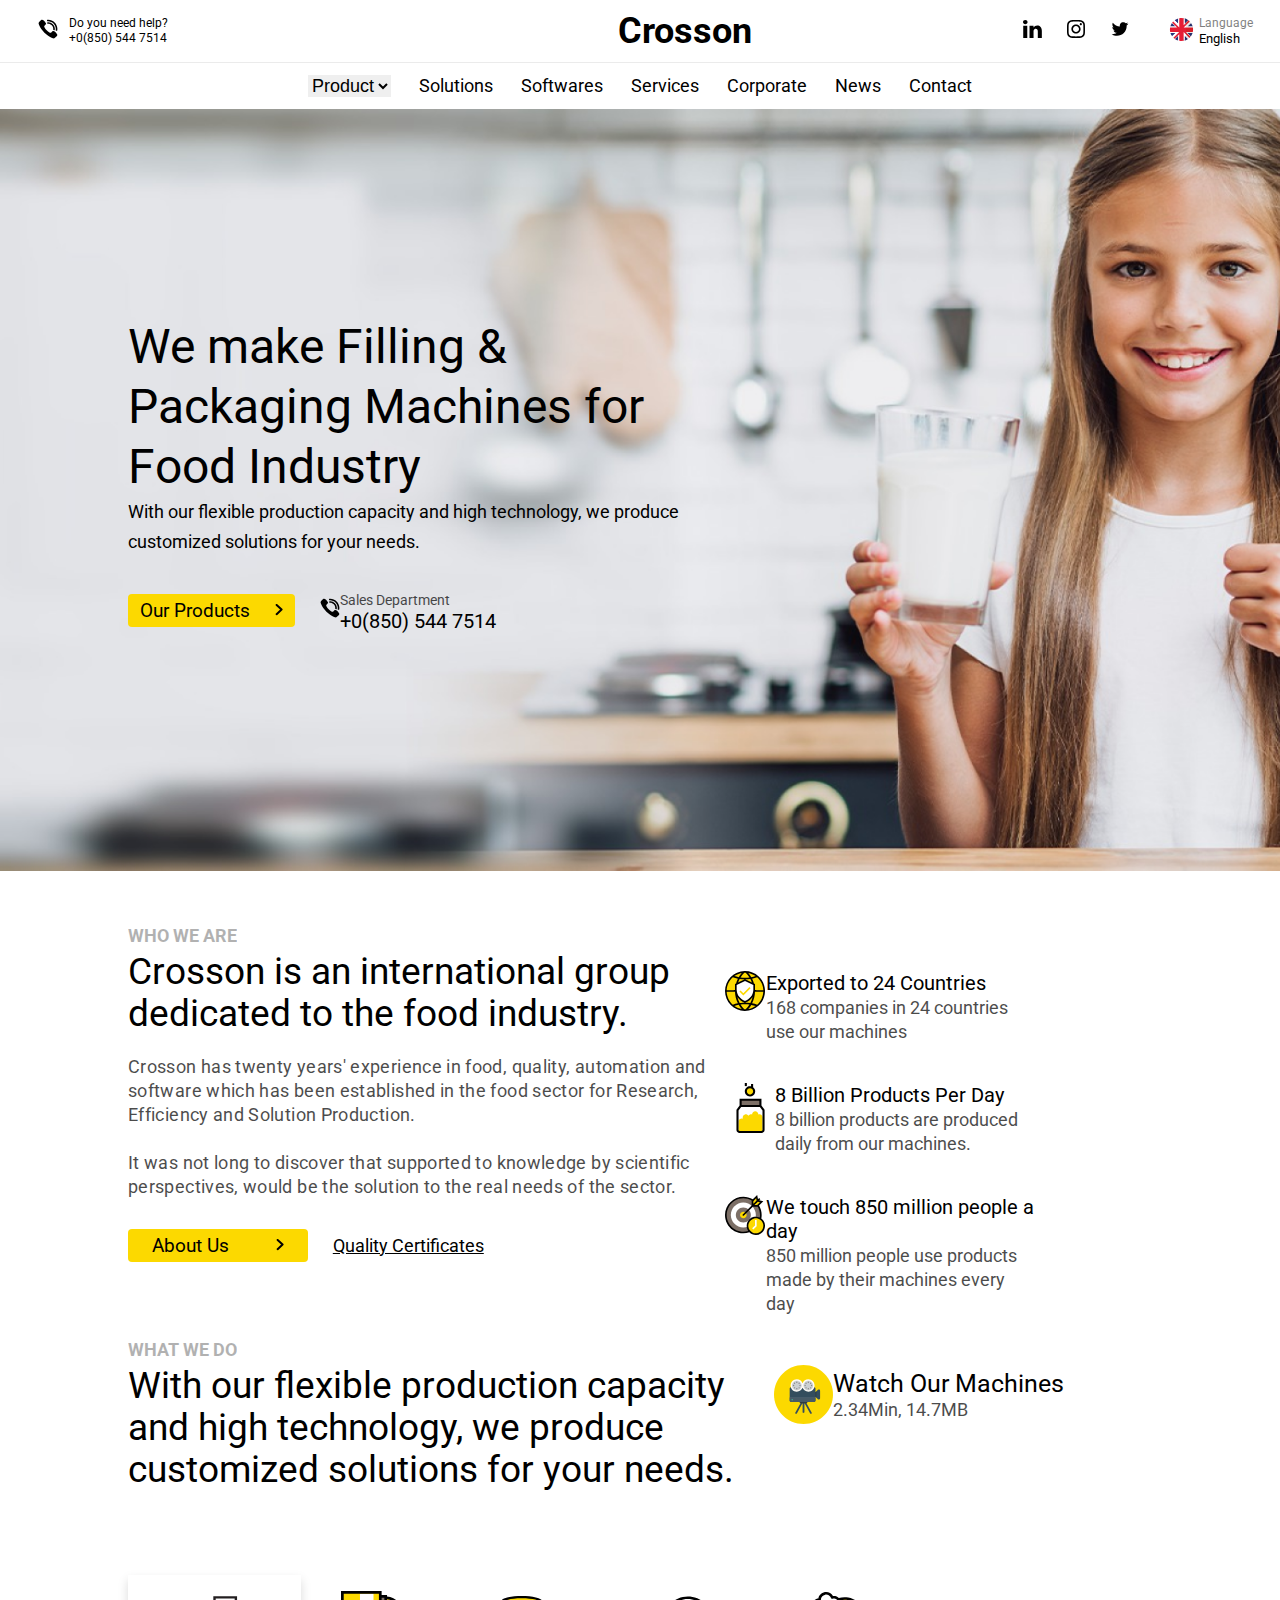
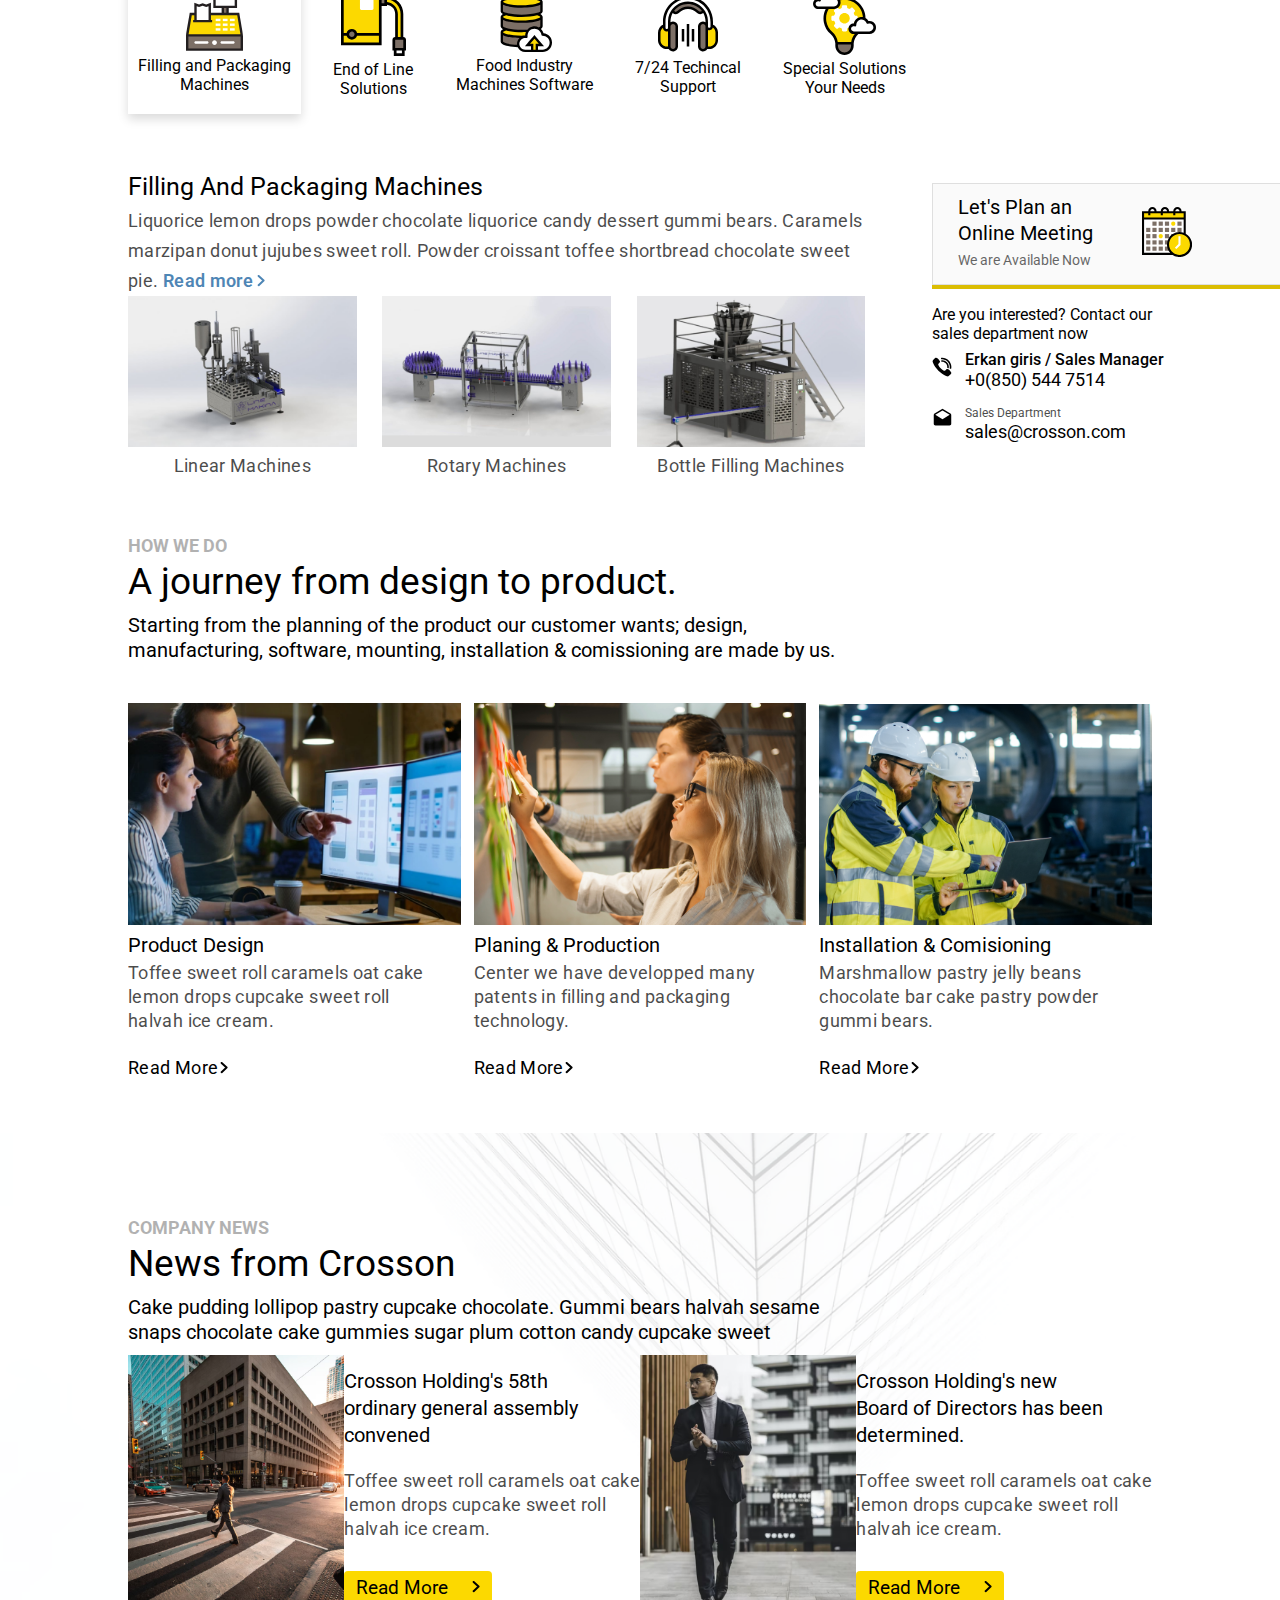
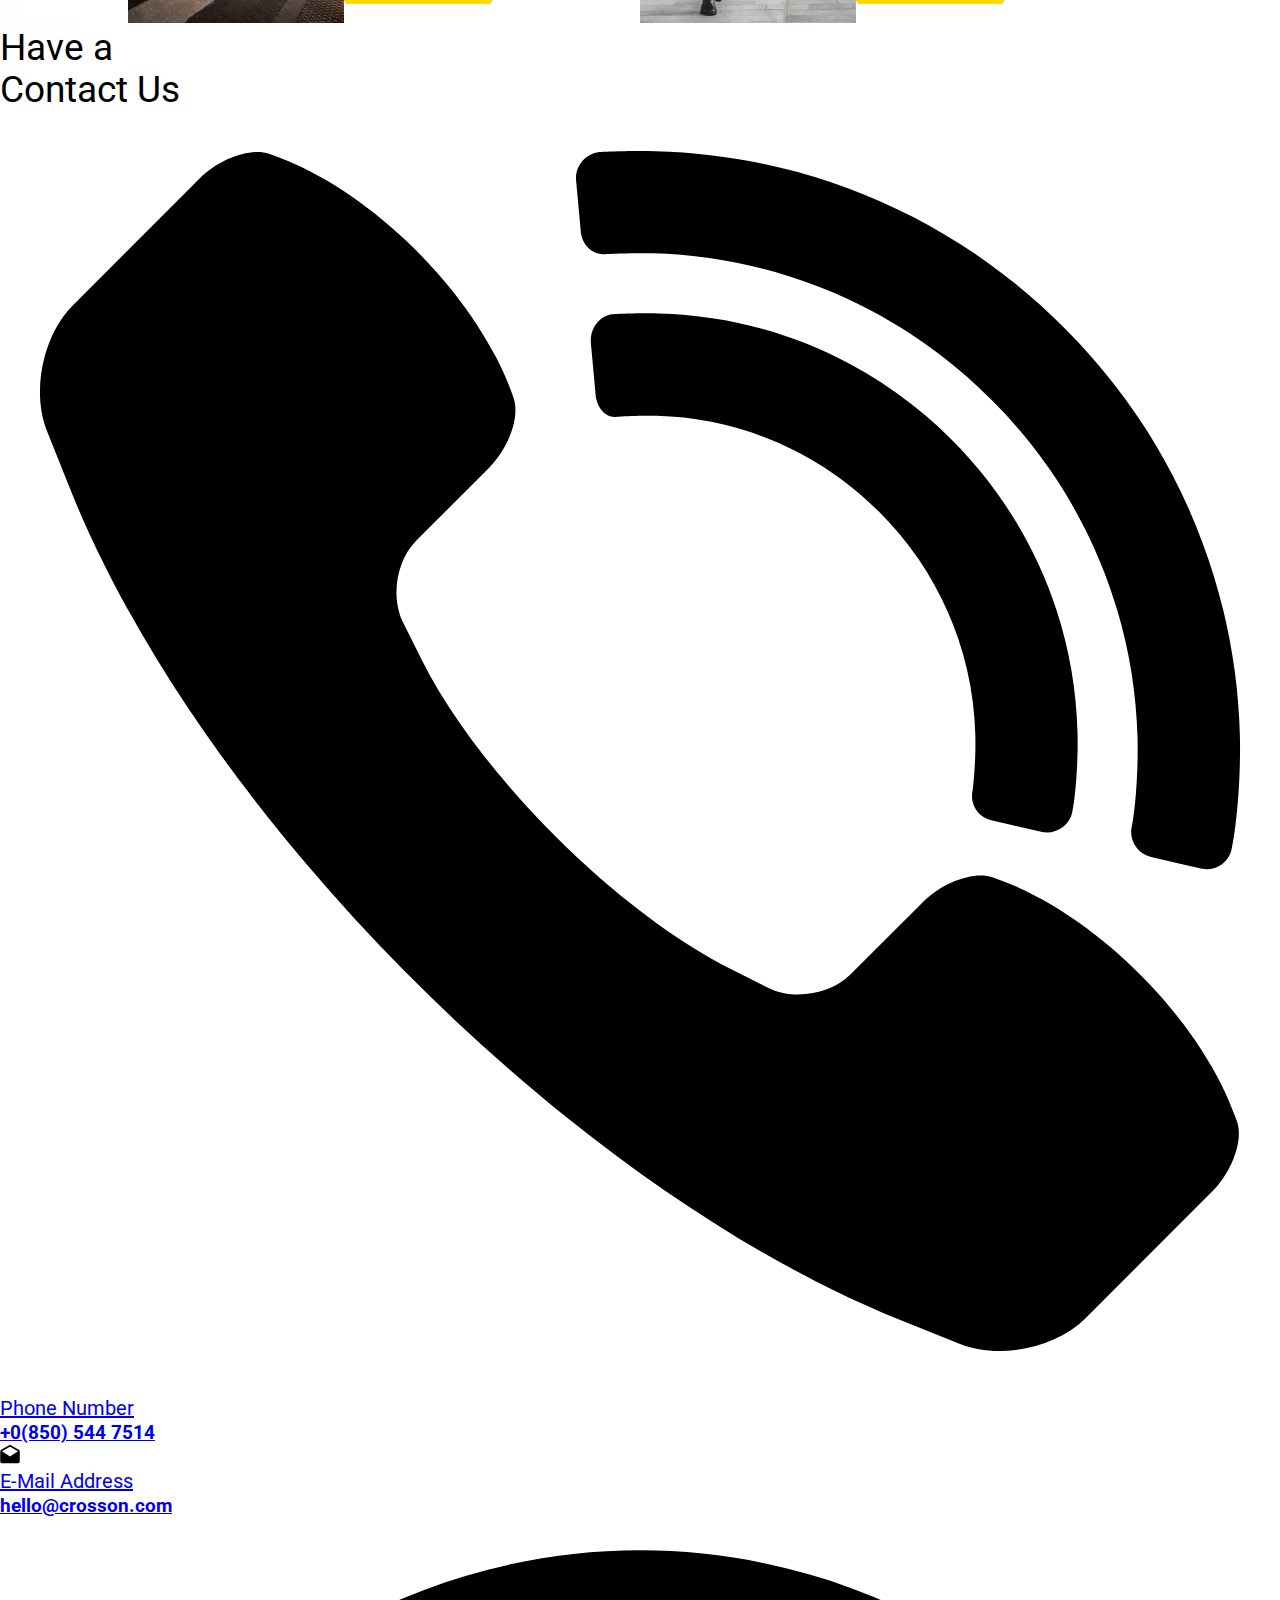
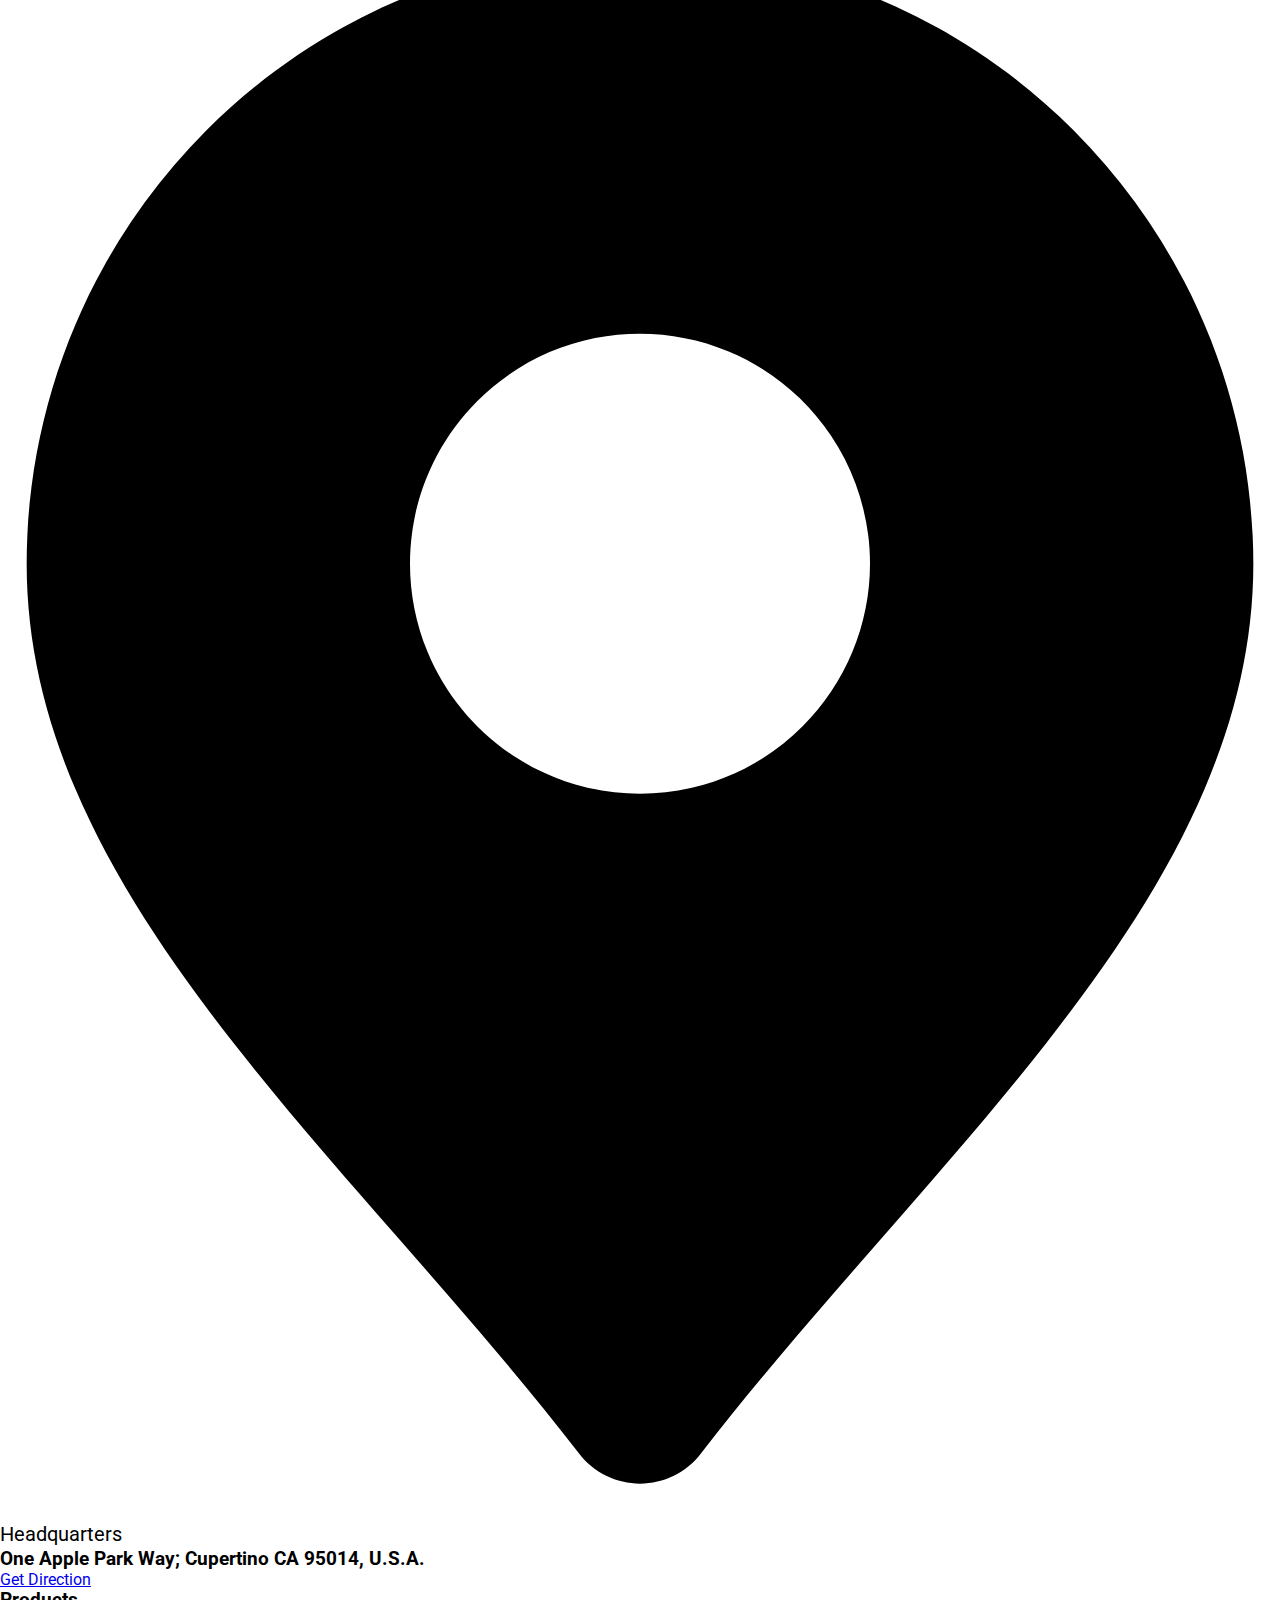
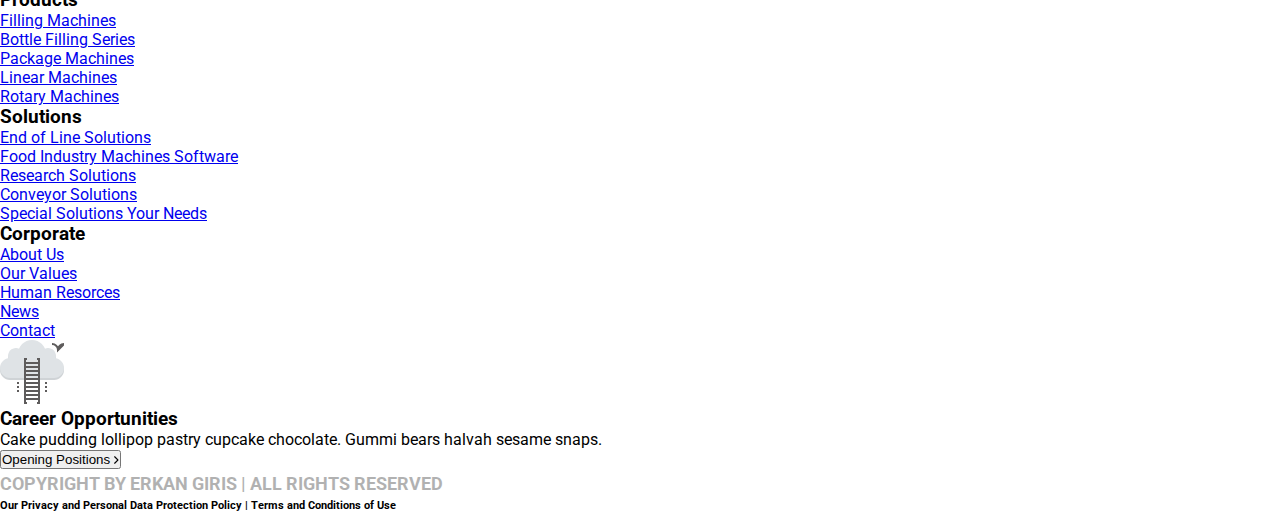
==== commit afdc70c0: "latest" ====
--- a/index.html
+++ b/index.html
@@ -106,7 +106,7 @@
                         </select></li>
                         <li><a href="#">Solutions</a></li>
                         <li><a href="#">Softwares</a></li>
-                        <li><a href="#">Services</a></li>
+                        <li><a href="service.html">Services</a></li>
                         <li><a href="#">Corporate</a></li>
                         <li><a href="#">News</a></li>
                         <li><a href="#">Contact</a></li>
@@ -724,6 +724,154 @@
                     </div>
                 </div>
             </section>
+
+
+            <footer>
+                <div class="overlay"></div>
+                <div class="ques">
+                    <h2>
+                        Have a <span class="anyy"></span><br>
+                        Contact Us
+                    </h2>
+                    <div class="cont">
+                        <a href="#" class="phonee">
+                            <svg class="calll" width="" height="" viewBox="0 0 30 30" fill="none" xmlns="http://www.w3.org/2000/svg">
+                                <g clip-path="url(#clip0_1417_57)">
+                                <path d="M28.9964 23.6963C29.1403 24.1285 28.8773 24.8588 28.4095 25.3266L25.4423 28.2938C24.7406 28.996 23.4225 29.2665 22.5009 28.8976L21.1298 28.3496C13.4503 25.2774 4.72124 16.5488 1.64952 8.86881L1.10109 7.49819C0.732648 6.57663 1.00312 5.2585 1.70484 4.55678L4.67202 1.58959C5.13984 1.12131 5.87062 0.858344 6.30234 1.00272C8.67796 1.79444 11.2495 4.36553 12.0412 6.74116C12.1851 7.17287 11.9222 7.90366 11.4544 8.37147L9.7589 10.0669C9.29062 10.5347 9.1514 11.3954 9.44718 11.9869L9.88921 12.8715C11.2209 15.5349 14.4642 18.7782 17.1276 20.1099L18.0117 20.5519C18.6037 20.8477 19.4639 20.708 19.9317 20.2402L21.6276 18.5448C22.0955 18.0769 22.8258 17.814 23.258 17.9579C25.6331 18.7496 28.2047 21.3212 28.9964 23.6963Z" fill="black"/>
+                                <path d="M13.8492 5.44405L13.9589 6.64639C13.9889 6.97592 14.2144 7.20842 14.4628 7.16483C14.4628 7.16483 14.9226 7.13061 15.3858 7.14326C17.3484 7.18967 19.2178 7.99967 20.6039 9.3942C21.9984 10.7803 22.808 12.6497 22.8586 14.6161C22.8759 15.2526 22.8051 15.8822 22.7986 15.907C22.718 16.2281 22.9139 16.5487 23.2364 16.6233L24.4022 16.8923C24.7247 16.9669 25.0509 16.7662 25.1297 16.4451C25.1845 16.2244 25.2764 15.3923 25.2539 14.5528C25.1901 11.9714 24.1261 9.51701 22.2994 7.69873C20.4806 5.87155 18.0267 4.80748 15.4453 4.7442C14.8894 4.7292 14.3376 4.76436 14.3376 4.76436C14.0381 4.80983 13.8197 5.11452 13.8492 5.44405Z" fill="black"/>
+                                <path fill-rule="evenodd" clip-rule="evenodd" d="M13.5028 1.63222L13.6116 2.82565C13.6416 3.15518 13.9083 3.39144 14.2073 3.35253C14.2073 3.35253 14.7544 3.32347 15.3009 3.33659C18.2892 3.41722 21.1251 4.64253 23.2275 6.76175L23.2359 6.77019C23.2317 6.76597 23.2317 6.76597 23.2275 6.76175C23.2317 6.76597 23.2317 6.76597 23.2317 6.76597L23.2359 6.77019C25.3556 8.87253 26.5847 11.7127 26.6611 14.6967C26.6826 15.5892 26.5917 16.4822 26.5266 16.7672C26.453 17.0902 26.655 17.4122 26.9775 17.4867L28.147 17.7567C28.4695 17.8308 28.7906 17.6292 28.8642 17.3067C28.9739 16.8267 29.0845 15.7327 29.0601 14.6377C28.9669 11.0344 27.4875 7.6055 24.9272 5.0705C24.9272 5.0705 24.9272 5.0705 24.923 5.06628L24.9272 5.0705C22.3926 2.51019 18.9633 1.03081 15.3647 0.941748C14.7225 0.926279 14.0822 0.957685 14.0437 0.962373C13.7151 1.00269 13.4728 1.30269 13.5028 1.63222ZM24.923 5.06628C24.9272 5.0705 24.9272 5.0705 24.9272 5.0705L24.923 5.06628Z" fill="black"/>
+                                </g>
+                                <defs>
+                                <clipPath id="clip0_1417_57">
+                                <rect width="30" height="30" fill="white"/>
+                                </clipPath>
+                                </defs>
+                            </svg>
+                            <div class="dets">
+                                <h4>Phone Number</h4>
+                                <h3>+0(850) 544 7514</h3>
+                            </div>
+                        </a>
+                        <a href="#" class="phonee">
+                            <svg width="20" height="20" viewBox="0 0 35 34" fill="none" xmlns="http://www.w3.org/2000/svg">
+                                <path d="M34.5663 12.6667C34.5663 11.4367 33.9256 10.369 32.9604 9.76254L17.5 0.708374L2.03959 9.76254C1.07438 10.369 0.416672 11.4367 0.416672 12.6667V29.75C0.416672 31.6377 1.94563 33.1667 3.83334 33.1667H31.1667C33.0544 33.1667 34.5833 31.6377 34.5833 29.75L34.5663 12.6667ZM17.5 21.2084L3.38917 12.3848L17.5 4.12504L31.6108 12.3848L17.5 21.2084Z" fill="black"/>
+                            </svg>
+                            <div class="dets">
+                                <h4>E-Mail Address</h4>
+                                <h3>hello@crosson.com</h3>
+                            </div>
+                        </a>
+                        <div class="phonee-1">
+                            <svg class="map" width="" height="" viewBox="0 0 32 40" fill="none" xmlns="http www.w3.org/2000/svg" >
+                                <path d="M16 0.833374C11.9347 0.83794 8.0373 2.45488 5.16273 5.32945C2.28816 8.20401 0.671222 12.1015 0.666656 16.1667C0.666656 22.4055 5.19574 27.5862 9.99316 33.0698C11.5112 34.8063 13.0828 36.6022 14.482 38.4192C14.661 38.6515 14.891 38.8396 15.1542 38.969C15.4174 39.0984 15.7067 39.1657 16 39.1657C16.2933 39.1657 16.5826 39.0984 16.8458 38.969C17.109 38.8396 17.3389 38.6515 17.518 38.4192C18.9172 36.6022 20.4888 34.8063 22.0068 33.0698C26.8042 27.5862 31.3333 22.4055 31.3333 16.1667C31.3288 12.1015 29.7118 8.20401 26.8372 5.32945C23.9627 2.45488 20.0652 0.83794 16 0.833374ZM16 21.9167C14.8627 21.9167 13.751 21.5795 12.8055 20.9477C11.8599 20.3158 11.1229 19.4178 10.6877 18.3671C10.2525 17.3165 10.1386 16.1603 10.3605 15.0449C10.5823 13.9295 11.13 12.905 11.9341 12.1008C12.7383 11.2967 13.7628 10.7491 14.8782 10.5272C15.9936 10.3053 17.1497 10.4192 18.2004 10.8544C19.2511 11.2896 20.1491 12.0266 20.7809 12.9722C21.4128 13.9178 21.75 15.0295 21.75 16.1667C21.75 17.6917 21.1442 19.1542 20.0659 20.2326C18.9875 21.3109 17.525 21.9167 16 21.9167Z" fill="black"/>
+                            </svg> 
+                            <div class="dfg">
+                                <div class="detss ">                                   
+                                    <h4>Headquarters</h4>
+                                    <h3 class="laz ">
+                                        One Apple Park Way; Cupertino CA 95014, U.S.A.  
+                                    </h3>
+                                </div>
+                                <div class="last">
+                                    <a href="#" >Get Direction</a>
+                                </div>
+                            </div>
+                        </div>
+                    </div>
+                </div>
+                <div class="pro-sol">
+                    <div class="grid-foot pro">
+                        <h3>Products</h3>
+                        <ul>
+                            <li><a href="#">Filling Machines</a></li>
+                            <li><a href="#">Bottle Filling Series</a></li>
+                            <li><a href="#">Package Machines</a></li>
+                            <li><a href="#">Linear Machines</a></li>
+                            <li><a href="#">Rotary Machines</a></li>
+                        </ul>
+                    </div>
+                    <div class="grid-foot sol">
+                        <h3>Solutions</h3>
+                        <ul>
+                            <li><a href="#">End of Line Solutions</a></li>
+                            <li><a href="#">Food Industry Machines Software</a></li>
+                            <li><a href="#">Research Solutions</a></li>
+                            <li><a href="#">Conveyor Solutions</a></li>
+                            <li><a href="#">Special Solutions Your Needs</a></li>
+                        </ul>
+                    </div>
+                    <div class="grid-foot cor">
+                        <h3>Corporate</h3>
+                        <ul>
+                            <li><a href="#">About Us</a></li>
+                            <li><a href="#">Our Values</a></li>
+                            <li><a href="#">Human Resorces</a></li>
+                            <li><a href="#">News</a></li>
+                            <li><a href="#">Contact</a></li>
+                        </ul>
+                    </div>
+                    <div class="grid-foot car">
+                        <svg width="64" height="64" viewBox="0 0 64 64" fill="none" xmlns="http://www.w3.org/2000/svg">
+                            <g clip-path="url(#clip0_1539_207)">
+                            <path d="M10 40C15.5228 40 20 35.5228 20 30C20 24.4772 15.5228 20 10 20C4.47715 20 0 24.4772 0 30C0 35.5228 4.47715 40 10 40Z" fill="#CFD3D6"/>
+                            <path d="M54 40C59.5228 40 64 35.5228 64 30C64 24.4772 59.5228 20 54 20C48.4772 20 44 24.4772 44 30C44 35.5228 48.4772 40 54 40Z" fill="#CFD3D6"/>
+                            <path d="M32 30C39.732 30 46 23.732 46 16C46 8.26801 39.732 2 32 2C24.268 2 18 8.26801 18 16C18 23.732 24.268 30 32 30Z" fill="#CFD3D6"/>
+                            <path d="M48 26C52.4183 26 56 22.4183 56 18C56 13.5817 52.4183 10 48 10C43.5817 10 40 13.5817 40 18C40 22.4183 43.5817 26 48 26Z" fill="#CFD3D6"/>
+                            <path d="M16 26C20.4183 26 24 22.4183 24 18C24 13.5817 20.4183 10 16 10C11.5817 10 8 13.5817 8 18C8 22.4183 11.5817 26 16 26Z" fill="#CFD3D6"/>
+                            <path d="M54 22H10V40H54V22Z" fill="#CFD3D6"/>
+                            <path d="M10 38C15.5228 38 20 33.5228 20 28C20 22.4772 15.5228 18 10 18C4.47715 18 0 22.4772 0 28C0 33.5228 4.47715 38 10 38Z" fill="#DFE3E6"/>
+                            <path d="M54 38C59.5228 38 64 33.5228 64 28C64 22.4772 59.5228 18 54 18C48.4772 18 44 22.4772 44 28C44 33.5228 48.4772 38 54 38Z" fill="#DFE3E6"/>
+                            <path d="M32 28C39.732 28 46 21.732 46 14C46 6.26801 39.732 0 32 0C24.268 0 18 6.26801 18 14C18 21.732 24.268 28 32 28Z" fill="#DFE3E6"/>
+                            <path d="M48 24C52.4183 24 56 20.4183 56 16C56 11.5817 52.4183 8 48 8C43.5817 8 40 11.5817 40 16C40 20.4183 43.5817 24 48 24Z" fill="#DFE3E6"/>
+                            <path d="M16 24C20.4183 24 24 20.4183 24 16C24 11.5817 20.4183 8 16 8C11.5817 8 8 11.5817 8 16C8 20.4183 11.5817 24 16 24Z" fill="#DFE3E6"/>
+                            <path d="M54 20H10V38H54V20Z" fill="#DFE3E6"/>
+                            <path d="M58 10C58 6.687 55.313 4 52 4M64 4C60.687 4 58 6.687 58 10L64 4Z" stroke="#5E5C5C" stroke-width="2" stroke-miterlimit="10"/>
+                            <path d="M18 42V44" stroke="#5E5C5C" stroke-width="2" stroke-miterlimit="10"/>
+                            <path d="M18 46V48" stroke="#5E5C5C" stroke-width="2" stroke-miterlimit="10"/>
+                            <path d="M18 50V52" stroke="#5E5C5C" stroke-width="2" stroke-miterlimit="10"/>
+                            <path d="M46 42V44" stroke="#5E5C5C" stroke-width="2" stroke-miterlimit="10"/>
+                            <path d="M46 46V48" stroke="#5E5C5C" stroke-width="2" stroke-miterlimit="10"/>
+                            <path d="M46 50V52" stroke="#5E5C5C" stroke-width="2" stroke-miterlimit="10"/>
+                            <path d="M27 19H25V63H27" stroke="#5E5C5C" stroke-width="2" stroke-miterlimit="10"/>
+                            <path d="M37 63H39V19H37" stroke="#5E5C5C" stroke-width="2" stroke-miterlimit="10"/>
+                            <path d="M25 23H39" stroke="#5E5C5C" stroke-width="2" stroke-miterlimit="10"/>
+                            <path d="M25 27H39" stroke="#5E5C5C" stroke-width="2" stroke-miterlimit="10"/>
+                            <path d="M25 31H39" stroke="#5E5C5C" stroke-width="2" stroke-miterlimit="10"/>
+                            <path d="M25 35H39" stroke="#5E5C5C" stroke-width="2" stroke-miterlimit="10"/>
+                            <path d="M25 39H39" stroke="#5E5C5C" stroke-width="2" stroke-miterlimit="10"/>
+                            <path d="M25 43H39" stroke="#5E5C5C" stroke-width="2" stroke-miterlimit="10"/>
+                            <path d="M25 47H39" stroke="#5E5C5C" stroke-width="2" stroke-miterlimit="10"/>
+                            <path d="M25 51H39" stroke="#5E5C5C" stroke-width="2" stroke-miterlimit="10"/>
+                            <path d="M25 55H39" stroke="#5E5C5C" stroke-width="2" stroke-miterlimit="10"/>
+                            <path d="M25 59H39" stroke="#5E5C5C" stroke-width="2" stroke-miterlimit="10"/>
+                            </g>
+                            <defs>
+                            <clipPath id="clip0_1539_207">
+                            <rect width="64" height="64" fill="white"/>
+                            </clipPath>
+                        </defs>
+                        </svg>
+                        <div class="opp">
+                            <h3>Career Opportunities</h3>
+                            <p>
+                                Cake pudding lollipop pastry cupcake chocolate. Gummi bears halvah <span>sesame snaps.</span>
+                            </p>
+                            <button>
+                                Opening Positions
+                                <svg width="5" height="8" viewBox="0 0 5 8" fill="none" xmlns="http://www.  w3.org/2000/svg">
+                                    <path d="M4.30856 3.59429L1.07428 0.365713C1.02115 0.312154 0.957953 0.269643 0.888319 0.240633C0.818686 0.211622 0.743997 0.196686 0.668561 0.196686C0.593126 0.196686 0.518437 0.211622 0.448803 0.240633C0.379169 0.269643 0.315969 0.312154 0.262847 0.365713C0.156418 0.472778 0.0966797 0.617607 0.0966797 0.768571C0.0966797 0.919534 0.156418 1.06436 0.262847 1.17143L3.09142 4.02857L0.262847 6.85714C0.156418 6.96421 0.0966797 7.10904 0.0966797 7.26C0.0966797 7.41096 0.156418 7.55579 0.262847 7.66286C0.31577 7.71685 0.378881 7.7598 0.448524 7.78923C0.518167 7.81866 0.592957 7.83397 0.668561 7.83429C0.744165 7.83397 0.818955 7.81866 0.888598 7.78923C0.958241 7.7598 1.02135 7.71685 1.07428 7.66286L4.30856 4.43429C4.36656 4.38078 4.41286 4.31583 4.44452 4.24355C4.47618 4.17126 4.49252 4.0932 4.49252 4.01429C4.49252 3.93537 4.47618 3.85731 4.44452 3.78502C4.41286 3.71274 4.36656 3.6478 4.30856 3.59429Z" fill="black"/>
+                                </svg>
+                            </button>
+                        </div>
+                    </div>
+                </div>
+                <div class="copy">
+                    <h5>Copyright by Erkan Giris  |  All rights reserved</h5>
+                    <h6>
+                        Our Privacy and Personal Data Protection Policy  |   Terms and Conditions of Use
+                    </h6>
+                </div>
+            </footer>
         </div>
     </main>
 </body>
--- a/style.css
+++ b/style.css
@@ -377,6 +377,7 @@
     background: transparent;
     color: #fff;
 }
+<<<<<<< HEAD
 /* section 2 styling ends */
 
 /* section 3 styling begins */
@@ -669,4 +670,262 @@
     letter-spacing: 0.02em;
     opacity: 0.7;
     padding: 20px 0;
+=======
+
+
+
+
+
+
+
+
+
+
+
+
+
+
+
+
+
+
+
+
+
+
+
+
+
+
+
+
+
+
+
+
+
+
+
+
+
+
+
+
+
+
+
+
+
+
+
+
+
+footer{
+    background: #FDFDFD;
+    width: 100%;
+    height: 100%;
+    padding: 55px 180px 30px 180px;
+    position: relative;
+    background: linear-gradient(32deg, #F1F1F1 15%, #FDFDFD 50%);
+}
+.overlay{
+    background: url("./images/Background-footer.png");
+    width: 100%;
+    height: 100%;
+    position: absolute;
+    background-attachment: scroll;
+    background-repeat: no-repeat;
+    background-position: top;
+    background-size: cover;
+    top: 0px;
+    right: 0px;  
+}
+.ques{
+    display: flex;
+    justify-content: space-between;
+}
+.ques h2{
+    font-weight: 400;
+    font-size: 25px;
+    line-height: 30px;
+    width: 55%;
+}
+.cont{
+    display: flex;
+    width: auto;
+}
+.phonee{
+    text-decoration: none;
+    color: #000000;
+    display: flex;
+    margin-right: 5px;
+    z-index: 9;
+}
+.phonee:hover{
+    color: #807e7e;
+}
+.phonee-1{
+    width: 100%;
+    z-index: 9;
+    display: flex;
+    text-decoration: none;
+    color: #000000;
+}
+.phonee-1 a{
+    text-decoration: none;
+    color: #000000;
+}
+.phonee-1 a:hover{
+    color: #807e7e;
+}
+.phonee svg{
+    height: 32px;
+    width: 32px;
+    margin-right: 5px;
+}
+.dets{
+    display: block;
+}
+.map{
+    height: 32px;
+    width: 32px;  
+}
+.calll{
+    height: 32px;
+    width: 32px;  
+}
+.dets h4{
+    font-weight: 400;
+    font-size: 12px;
+}
+.detss h4{
+    font-weight: 400;
+    font-size: 12px;
+}
+.dets h3{
+    font-weight: 400;
+    font-size: 14px; 
+    width: 130px;
+}
+.detss h3{
+    font-weight: 400;
+    font-size: 14px; 
+    width: 100%;
+}
+.laz{
+    font-weight: 400;
+    font-size: 14px; 
+    width: 200px;
+}
+.last a{
+    color: #000000;
+    font-weight: 400;
+    font-size: 11px; 
+    text-decoration: underline;
+}
+.dfg{
+    display: block;
+    width: 200px;
+}
+.pro-sol{
+    display: grid;
+    grid-template-columns:1.5fr 2fr 1.2fr 3fr ;
+    /* border: 2px solid yellowgreen; */
+    height: 300px;
+    margin-top: 72px;
+}
+.grid-foot{
+    z-index: 10;
+}
+.grid-foot h3{
+    color: #000000;
+    font-weight: 500;
+    font-size: 21px;  
+    margin-bottom: 20px;
+}
+.grid-foot ul li {
+    list-style: none;
+    margin-bottom: 15px;
+}
+.grid-foot ul li a{
+    color: #000000;
+    font-weight: 400;
+    font-size: 12px;  
+    text-decoration: none;
+}
+.grid-foot ul li a:hover{
+    color: #807e7e;
+}
+.pro{
+    height: 100%;
+}
+.sol{
+    height: 100%;
+}
+.cor{
+    height: 100%;
+}
+.car{
+    height: 100%;
+    display: flex;
+    justify-content: space-between;
+    padding-left:42px;
+}
+.car svg{
+    height: 40px;
+    width: 40px;
+}
+.car h3{
+    color: #000000;
+    font-weight: 500;
+    font-size: 21px;  
+    margin-bottom: 20px;
+}
+.car p{
+    color: #000000;
+    font-weight: 400;
+    font-size: 12px;  
+    margin-bottom: 35px;
+}
+.car p span{
+  text-decoration: underline;
+}
+.car button{
+    color: #000000;
+    font-weight: 500;
+    font-size: 14px;  
+    z-index: 15;
+    cursor: pointer;
+    height: 35px;
+    width: 140px;
+    background: #FCD900;
+    border: none;
+}
+.car button:hover{
+    background: #cfb405;
+}
+.car button svg{
+    height: 8px;
+    width: 10px;
+}
+.opp{
+    width: 260px;
+    padding-left: 0px;
+}
+.copy{
+    width: 100%;
+    display: flex;
+    justify-content: space-between;
+    align-items: center;
+    background: #F1F1F1;
+    position: absolute;
+    left: 0px;
+    bottom: 0px;
+    padding: 10px 180px 10px 180px;
+}
+.copy h5, h6{
+    color: #000000;
+    font-weight: 400;
+    font-size: 12px;     
+>>>>>>> 2ba7f91a8ff6c5e4d0158f36c7b2c48b0d5afb93
 }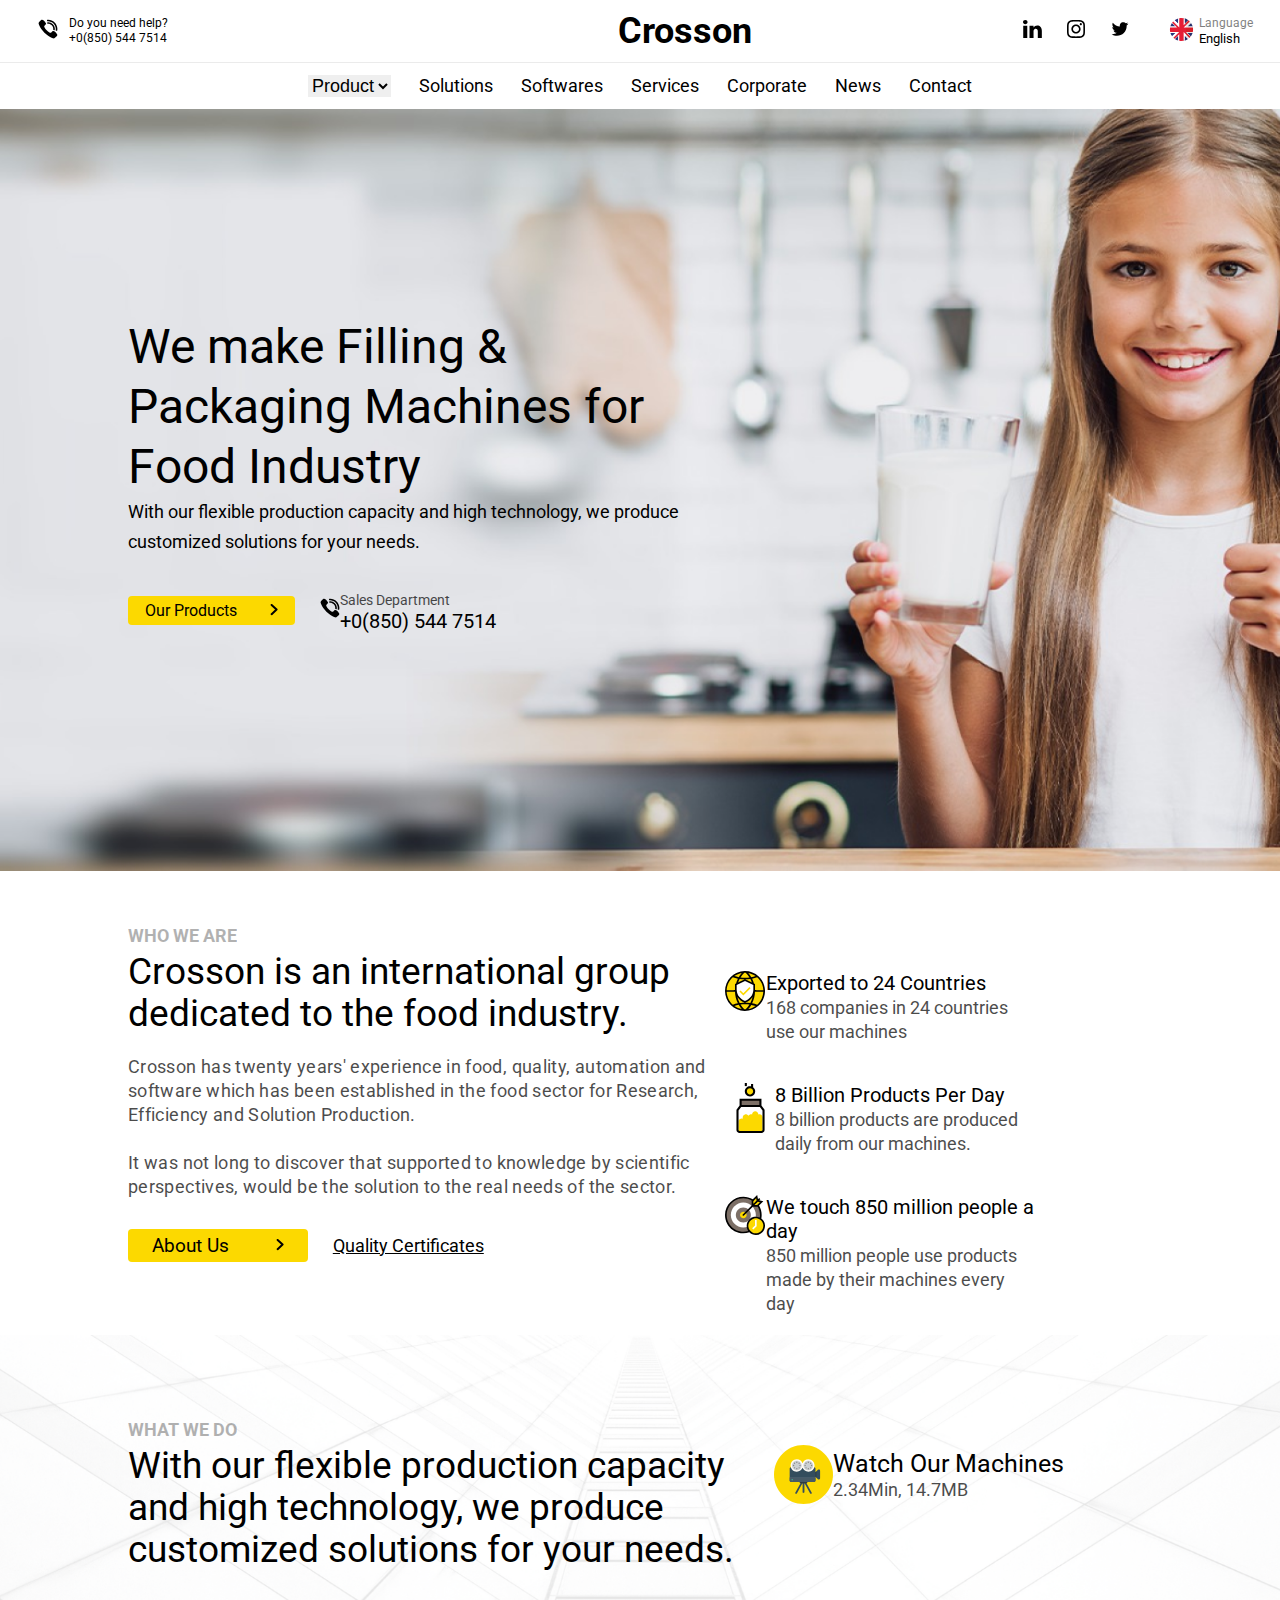
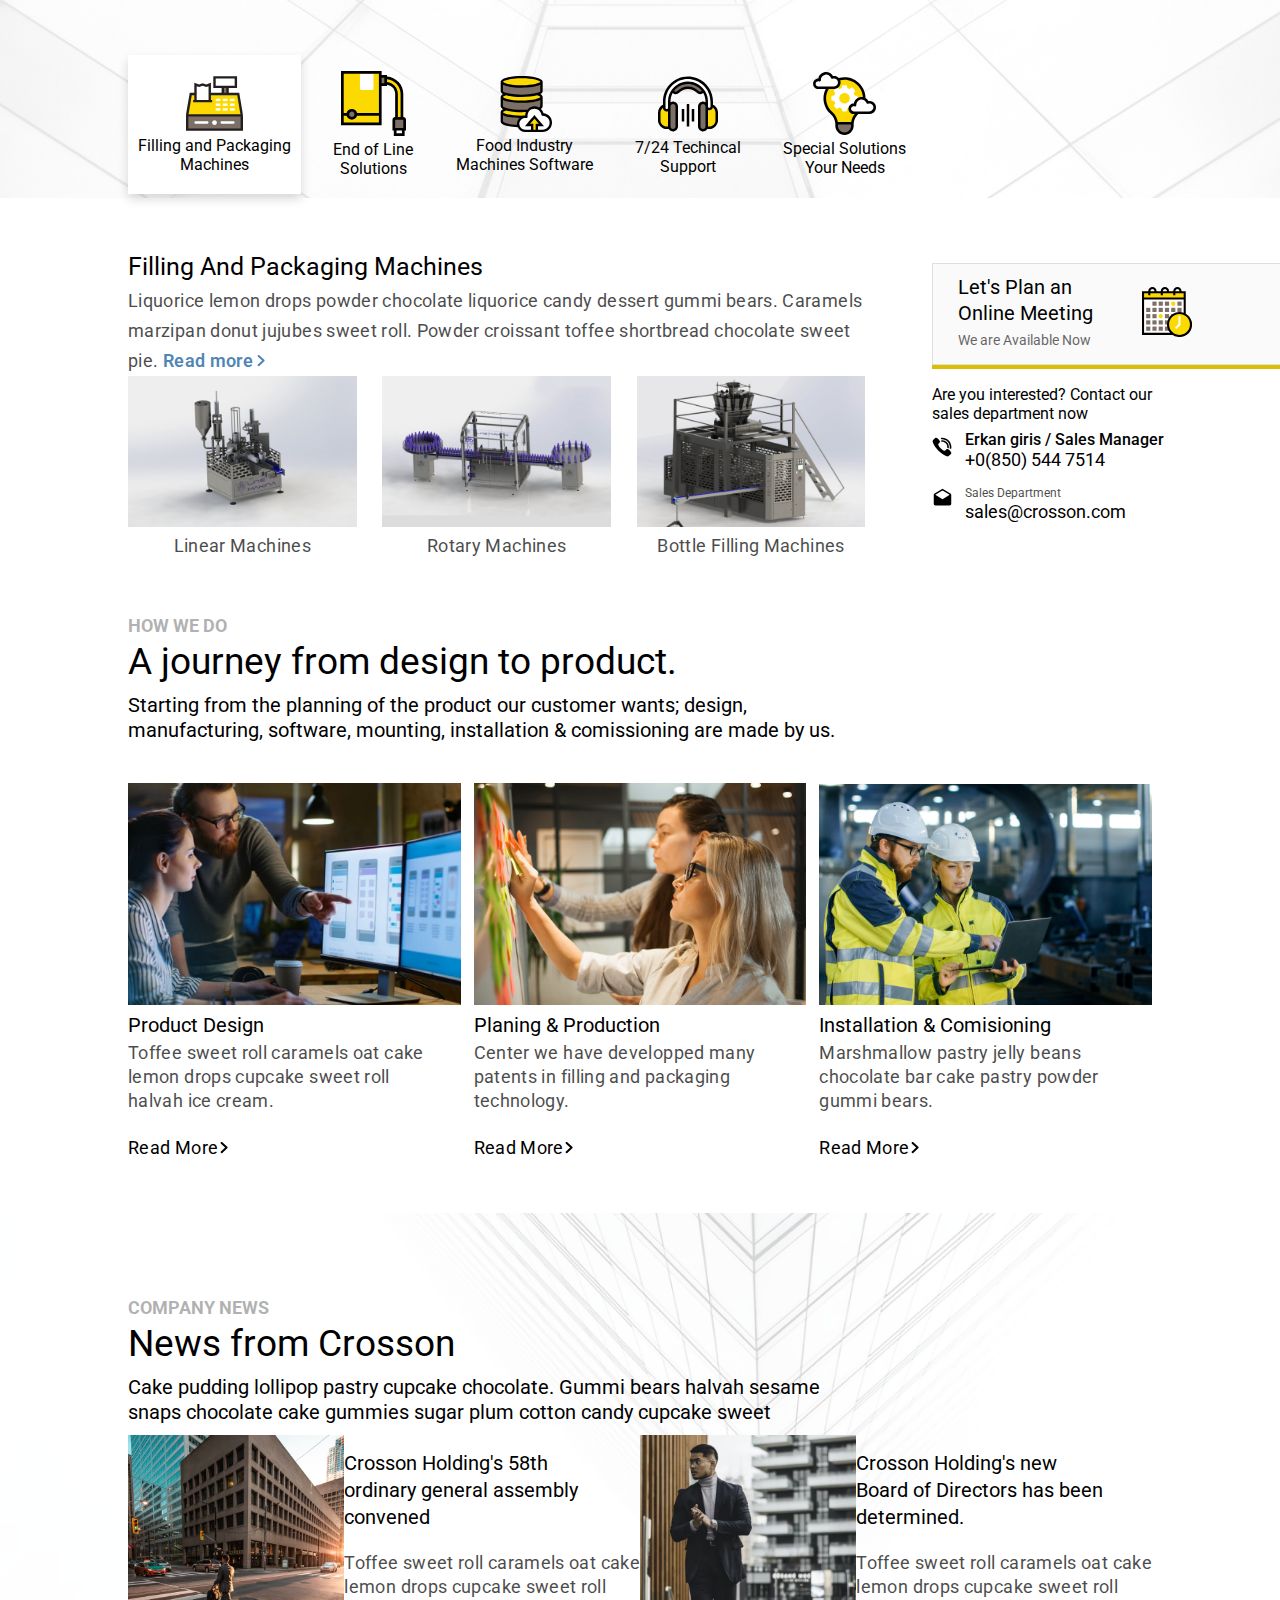
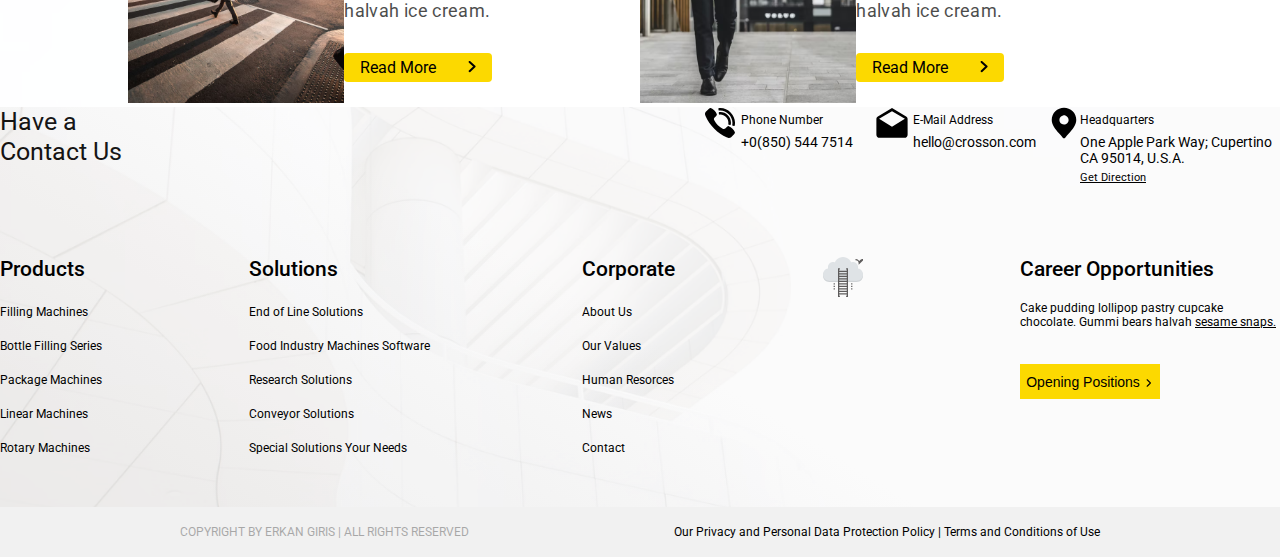
==== commit ff70915b: "upload files" ====
--- a/index.html
+++ b/index.html
@@ -1,878 +1,878 @@
-<!DOCTYPE html>
-<html lang="en">
-<head>
-    <meta charset="UTF-8">
-    <meta http-equiv="X-UA-Compatible" content="IE=edge">
-    <meta name="viewport" content="width=device-width, initial-scale=1.0">
-    <meta name="description" content="functional Website">
-    <meta name="Author" content="Opeyemi Ijadele">
-    <title>Business website</title>
-    <link rel="stylesheet" href="style.css">
-</head>
-<body>
-    <main>
-        <div class="general">
-            <header>
-                <div class="call-logo-soc">
-                    <div class="help">
-                        <div class="phone-ic">
-                            <svg width="20" height="20" viewBox="0 0 30 30" fill="none" xmlns="http://www.w3.org/2000/svg">
-                                <g clip-path="url(#clip0_1417_57)">
-                                <path d="M28.9964 23.6963C29.1403 24.1285 28.8773 24.8588 28.4095 25.3266L25.4423 28.2938C24.7406 28.996 23.4225 29.2665 22.5009 28.8976L21.1298 28.3496C13.4503 25.2774 4.72124 16.5488 1.64952 8.86881L1.10109 7.49819C0.732648 6.57663 1.00312 5.2585 1.70484 4.55678L4.67202 1.58959C5.13984 1.12131 5.87062 0.858344 6.30234 1.00272C8.67796 1.79444 11.2495 4.36553 12.0412 6.74116C12.1851 7.17287 11.9222 7.90366 11.4544 8.37147L9.7589 10.0669C9.29062 10.5347 9.1514 11.3954 9.44718 11.9869L9.88921 12.8715C11.2209 15.5349 14.4642 18.7782 17.1276 20.1099L18.0117 20.5519C18.6037 20.8477 19.4639 20.708 19.9317 20.2402L21.6276 18.5448C22.0955 18.0769 22.8258 17.814 23.258 17.9579C25.6331 18.7496 28.2047 21.3212 28.9964 23.6963Z" fill="black"/>
-                                <path d="M13.8492 5.44405L13.9589 6.64639C13.9889 6.97592 14.2144 7.20842 14.4628 7.16483C14.4628 7.16483 14.9226 7.13061 15.3858 7.14326C17.3484 7.18967 19.2178 7.99967 20.6039 9.3942C21.9984 10.7803 22.808 12.6497 22.8586 14.6161C22.8759 15.2526 22.8051 15.8822 22.7986 15.907C22.718 16.2281 22.9139 16.5487 23.2364 16.6233L24.4022 16.8923C24.7247 16.9669 25.0509 16.7662 25.1297 16.4451C25.1845 16.2244 25.2764 15.3923 25.2539 14.5528C25.1901 11.9714 24.1261 9.51701 22.2994 7.69873C20.4806 5.87155 18.0267 4.80748 15.4453 4.7442C14.8894 4.7292 14.3376 4.76436 14.3376 4.76436C14.0381 4.80983 13.8197 5.11452 13.8492 5.44405Z" fill="black"/>
-                                <path fill-rule="evenodd" clip-rule="evenodd" d="M13.5028 1.63222L13.6116 2.82565C13.6416 3.15518 13.9083 3.39144 14.2073 3.35253C14.2073 3.35253 14.7544 3.32347 15.3009 3.33659C18.2892 3.41722 21.1251 4.64253 23.2275 6.76175L23.2359 6.77019C23.2317 6.76597 23.2317 6.76597 23.2275 6.76175C23.2317 6.76597 23.2317 6.76597 23.2317 6.76597L23.2359 6.77019C25.3556 8.87253 26.5847 11.7127 26.6611 14.6967C26.6826 15.5892 26.5917 16.4822 26.5266 16.7672C26.453 17.0902 26.655 17.4122 26.9775 17.4867L28.147 17.7567C28.4695 17.8308 28.7906 17.6292 28.8642 17.3067C28.9739 16.8267 29.0845 15.7327 29.0601 14.6377C28.9669 11.0344 27.4875 7.6055 24.9272 5.0705C24.9272 5.0705 24.9272 5.0705 24.923 5.06628L24.9272 5.0705C22.3926 2.51019 18.9633 1.03081 15.3647 0.941748C14.7225 0.926279 14.0822 0.957685 14.0437 0.962373C13.7151 1.00269 13.4728 1.30269 13.5028 1.63222ZM24.923 5.06628C24.9272 5.0705 24.9272 5.0705 24.9272 5.0705L24.923 5.06628Z" fill="black"/>
-                                </g>
-                                <defs>
-                                <clipPath id="clip0_1417_57">
-                                <rect width="30" height="30" fill="white"/>
-                                </clipPath>
-                                </defs>
-                            </svg>
-                        </div>
-
-                        <p>Do you need help?
-                            <br> +0(850) 544 7514
-                        </p>
-                    </div>
-
-                    <div class="logo">
-                         <a href="#">Crosson</a>
-                    </div>
-
-                    <div class="soc-coun">
-                    <div class="social">
-                        <div class="linkin">
-                            <a href="#">
-                                <svg width="19" height="18" viewBox="0 0 19 18" fill="none" xmlns="http://www.w3.org/2000/svg">
-                                    <path d="M0 2.0909C0 1.48483 0.212127 0.984833 0.636362 0.590907C1.0606 0.196963 1.61212 0 2.2909 0C2.95758 0 3.49696 0.193927 3.90908 0.581816C4.33332 0.981815 4.54545 1.50301 4.54545 2.14545C4.54545 2.72726 4.33939 3.2121 3.92726 3.59999C3.50303 3.99999 2.94545 4.19999 2.25454 4.19999H2.23636C1.56969 4.19999 1.03031 3.99999 0.618181 3.59999C0.206054 3.19999 0 2.69696 0 2.0909ZM0.236363 17.9999V5.85453H4.27272V17.9999H0.236363ZM6.50908 17.9999H10.5454V11.2181C10.5454 10.7939 10.5939 10.4666 10.6909 10.2363C10.8606 9.82421 11.1182 9.47572 11.4636 9.19088C11.8091 8.90603 12.2424 8.76361 12.7636 8.76361C14.1212 8.76361 14.8 9.67875 14.8 11.5091V17.9999H18.8363V11.0363C18.8363 9.24239 18.4121 7.88179 17.5636 6.95452C16.7151 6.02725 15.5939 5.56362 14.2 5.56362C12.6363 5.56362 11.4182 6.23634 10.5454 7.58179V7.61816H10.5273L10.5454 7.58179V5.85453H6.50908C6.53331 6.2424 6.54544 7.44845 6.54544 9.4727C6.54544 11.4969 6.53331 14.3393 6.50908 17.9999Z" fill=""/>
-                                </svg>
-                            </a>
-                        </div>
-
-                        <div class="insta">
-                            <a href="#">
-                                <svg width="18" height="18" viewBox="0 0 18 18" fill="none" xmlns="http://www.w3.org/2000/svg">
-                                    <g clip-path="url(#clip0_1417_110)">
-                                    <path fill-rule="evenodd" clip-rule="evenodd" d="M9 0C6.55575 0 6.24937 0.0104989 5.28937 0.0539989C4.33124 0.0978739 3.67687 0.250123 3.10462 0.472498C2.51287 0.702373 2.01075 1.01025 1.51087 1.5105C1.01025 2.01075 0.702379 2.51288 0.472504 3.10463C0.250129 3.67725 0.0975047 4.33125 0.0540047 5.28937C0.0105047 6.24937 0 6.55575 0 9C0 11.4443 0.0105047 11.7506 0.0540047 12.7106C0.0978797 13.6688 0.250129 14.3231 0.472504 14.8954C0.702379 15.4871 1.01026 15.9892 1.51051 16.4891C2.01076 16.9897 2.51287 17.2976 3.10462 17.5279C3.67725 17.7499 4.33124 17.9021 5.28937 17.946C6.24937 17.9895 6.55575 18 9 18C11.4443 18 11.7506 17.9895 12.7106 17.946C13.6688 17.9021 14.3231 17.7499 14.8954 17.5275C15.4871 17.2976 15.9893 16.9897 16.4891 16.4895C16.9898 15.9893 17.2976 15.4871 17.5279 14.8954C17.7499 14.3227 17.9021 13.6688 17.946 12.7106C17.9895 11.7506 18 11.4443 18 9C18 6.55575 17.9895 6.24937 17.946 5.28937C17.9021 4.33125 17.7499 3.67688 17.5275 3.10463C17.2976 2.51288 16.9897 2.01075 16.4895 1.51088C15.9892 1.01025 15.4871 0.702373 14.8954 0.472498C14.3228 0.250123 13.6688 0.0974989 12.7106 0.0539989C11.7506 0.0104989 11.4443 0 9 0ZM9 1.6215C11.403 1.6215 11.6876 1.63088 12.6367 1.674C13.5142 1.71413 13.9905 1.86075 14.3081 1.98413C14.7281 2.14725 15.0281 2.34225 15.3431 2.65725C15.6577 2.97225 15.8527 3.27225 16.0159 3.69225C16.1396 4.00912 16.2859 4.48575 16.326 5.36325C16.3691 6.312 16.3785 6.597 16.3785 9C16.3785 11.403 16.3691 11.6876 16.326 12.6367C16.2859 13.5142 16.1392 13.9905 16.0159 14.3081C15.8527 14.7281 15.6578 15.0281 15.3428 15.3431C15.0278 15.6577 14.7277 15.8527 14.3077 16.0159C13.9909 16.1396 13.5142 16.2859 12.6367 16.326C11.688 16.3691 11.403 16.3785 9 16.3785C6.59662 16.3785 6.312 16.3691 5.36325 16.326C4.48575 16.2859 4.0095 16.1392 3.69188 16.0159C3.27188 15.8527 2.97187 15.6578 2.65687 15.3428C2.34225 15.0278 2.14724 14.7278 1.98412 14.3078C1.86037 13.9909 1.71412 13.5142 1.674 12.6367C1.63087 11.688 1.6215 11.403 1.6215 9C1.6215 6.597 1.63087 6.31238 1.674 5.36325C1.71412 4.48575 1.86074 4.0095 1.98412 3.69188C2.14724 3.27188 2.34225 2.97188 2.65725 2.65688C2.97225 2.34225 3.27225 2.14725 3.69225 1.98413C4.00913 1.86038 4.48575 1.71413 5.36325 1.674C6.312 1.63088 6.597 1.6215 9 1.6215ZM9 4.3785C6.44737 4.3785 4.3785 6.44737 4.3785 9C4.3785 11.5526 6.44737 13.6215 9 13.6215C11.5526 13.6215 13.6215 11.5526 13.6215 9C13.6215 6.44737 11.5526 4.3785 9 4.3785ZM9 12C8.20435 12 7.44129 11.6839 6.87868 11.1213C6.31607 10.5587 6 9.79565 6 9C6 8.20435 6.31607 7.44129 6.87868 6.87868C7.44129 6.31607 8.20435 6 9 6C9.79565 6 10.5587 6.31607 11.1213 6.87868C11.6839 7.44129 12 8.20435 12 9C12 9.79565 11.6839 10.5587 11.1213 11.1213C10.5587 11.6839 9.79565 12 9 12ZM14.8841 4.19587C14.8841 4.48231 14.7703 4.75701 14.5678 4.95955C14.3653 5.16209 14.0905 5.27588 13.8041 5.27588C13.5177 5.27588 13.243 5.16209 13.0405 4.95955C12.8379 4.75701 12.7241 4.48231 12.7241 4.19587C12.7241 3.90944 12.8379 3.63474 13.0405 3.4322C13.243 3.22966 13.5177 3.11588 13.8041 3.11588C14.0905 3.11588 14.3653 3.22966 14.5678 3.4322C14.7703 3.63474 14.8841 3.90944 14.8841 4.19587Z" fill=""/>
-                                    </g>
-                                    <defs>
-                                    <clipPath id="clip0_1417_110">
-                                    <rect width="18" height="18" fill=""/>
-                                    </clipPath>
-                                    </defs>
-                                </svg>
-                            </a>
-                        </div>
-
-                        <div class="twit">
-                            <a href="#">
-                                <svg width="20" height="20" viewBox="0 0 20 20" fill="" xmlns="http://www.w3.org/2000/svg">
-                                    <path d="M18.3334 4.83333C17.707 5.10507 17.0445 5.28471 16.3667 5.36666C17.0818 4.93943 17.6177 4.26731 17.875 3.47499C17.203 3.87504 16.4673 4.15691 15.7 4.30832C15.1871 3.75213 14.5042 3.38191 13.7582 3.2557C13.0122 3.1295 12.2455 3.25446 11.5782 3.61098C10.9109 3.96751 10.3808 4.53543 10.0711 5.22569C9.76131 5.91594 9.68943 6.68948 9.86669 7.42499C8.50788 7.35626 7.17872 7.00245 5.96557 6.38654C4.75241 5.77063 3.68239 4.9064 2.82502 3.84999C2.5243 4.37513 2.36629 4.96984 2.36669 5.57499C2.36562 6.13698 2.50353 6.69051 2.76815 7.1863C3.03276 7.68209 3.41587 8.10475 3.88335 8.41666C3.34 8.40187 2.80826 8.25607 2.33335 7.99166V8.03332C2.33743 8.82073 2.61335 9.58257 3.11445 10.19C3.61555 10.7974 4.31107 11.213 5.08335 11.3667C4.78607 11.4571 4.47742 11.5048 4.16669 11.5083C3.9516 11.5058 3.73704 11.4863 3.52502 11.45C3.74495 12.1273 4.17054 12.7193 4.74258 13.1435C5.31463 13.5676 6.00467 13.803 6.71669 13.8167C5.51436 14.7627 4.02992 15.279 2.50002 15.2833C2.22147 15.2842 1.94313 15.2675 1.66669 15.2333C3.22871 16.2419 5.04903 16.7773 6.90835 16.775C8.19143 16.7883 9.4643 16.5458 10.6526 16.0617C11.8409 15.5776 12.9209 14.8616 13.8294 13.9554C14.7378 13.0492 15.4567 11.9712 15.9438 10.7841C16.431 9.59701 16.6767 8.32476 16.6667 7.04166C16.6667 6.89999 16.6667 6.74999 16.6667 6.59999C17.3206 6.11233 17.8846 5.51451 18.3334 4.83333Z" fill=""/>
-                                </svg>
-                            </a>
-                        </div>
-                    </div>
-
-                        <div class="lang">
-                            <div class="country-logo">
-                                <svg width="25" height="25" viewBox="0 0 30 30" fill="none" xmlns="http://www.w3.org/2000/svg">
-                                    <path d="M3.56662 7.13687C2.65898 8.45271 1.98654 9.91606 1.57922 11.4618H7.89177L3.56662 7.13687ZM11.1135 1.67822C9.53435 2.13769 8.04987 2.87518 6.72979 3.85603L11.1135 8.23969V1.67822ZM7.05584 26.3756C8.29285 27.2418 9.6636 27.8992 11.1135 28.3216V22.3186L7.05584 26.3756ZM1.73852 19.0976C2.19304 20.5666 2.88946 21.9496 3.7991 23.1894L7.8909 19.0976H1.73852Z" fill="#29337A"/>
-                                    <path d="M3.79557 6.81475C3.718 6.9208 3.64153 7.02839 3.56659 7.13707L7.89175 11.462H1.5792C1.47702 11.8543 1.39206 12.2508 1.32458 12.6505H9.63176L3.79557 6.81475ZM6.73393 26.1466C6.83955 26.2253 6.94801 26.3002 7.05582 26.3756L11.1134 22.3184V28.3213C11.5032 28.4353 11.8992 28.5337 12.3019 28.6128V20.5788L6.73393 26.1466ZM1.4302 17.9091C1.51518 18.3096 1.61797 18.7062 1.73828 19.0976H7.89065L3.79886 23.1894C4.24363 23.7969 4.73679 24.3676 5.27352 24.8956L12.2601 17.9091H1.4302ZM11.1134 1.67821V8.23967L6.72977 3.85623C6.12634 4.30595 5.56027 4.80373 5.03709 5.34469L12.3017 12.6093V1.38678C11.9015 1.46649 11.5051 1.56373 11.1134 1.67821Z" fill="white"/>
-                                    <path d="M11.1134 19.0558L11.0718 19.0976H11.1134V19.0558ZM12.2603 17.9091H12.3019V17.8673L12.2603 17.9091ZM17.6008 12.6503H17.5607V12.6906L17.6008 12.6503ZM11.1544 11.462L11.1134 11.4208V11.462H11.1544ZM12.3019 12.6093V12.6503H12.3429L12.3019 12.6093Z" fill="#D32030"/>
-                                    <path d="M18.749 25.2496V28.3604C20.2174 27.9496 21.6076 27.2982 22.863 26.4328L19.4923 23.0621C19.223 24.0085 19.1244 24.4978 18.749 25.2496ZM19.51 7.4785L23.1897 3.79887C21.851 2.81841 20.3468 2.08695 18.749 1.63947V4.83507C19.1818 5.70168 19.2182 6.36013 19.51 7.4785ZM26.1438 23.2703C27.0815 22.0097 27.7978 20.5987 28.2618 19.0976H21.9711L26.1438 23.2703ZM28.4206 11.4621C28.0046 9.8842 27.3123 8.39255 26.3758 7.05626L21.9696 11.4621H28.4206Z" fill="#252F6C"/>
-                                    <path d="M20.3201 18.1442L21.2737 19.0978L25.8384 23.6625C25.942 23.5327 26.045 23.4035 26.144 23.2705L21.9714 19.0978H28.262C28.3821 18.7064 28.4847 18.3098 28.5697 17.9093H20.4093C20.3959 18.0778 20.3361 17.9768 20.3201 18.1442ZM19.3659 8.17438L23.503 4.03679C23.3997 3.95604 23.2952 3.87671 23.1897 3.79883L19.51 7.47846C19.5482 7.62396 19.3304 8.02538 19.3659 8.17438ZM18.749 4.57932V1.63921C18.3571 1.52945 17.9606 1.43704 17.5605 1.36224V2.79637C18.0027 3.27579 18.3991 3.87793 18.749 4.57932ZM20.2265 12.6503H28.6755C28.6082 12.2506 28.5232 11.854 28.4209 11.4618H21.9698L26.3761 7.05601C25.9437 6.43802 25.462 5.85611 24.9356 5.316L19.9726 10.2786C20.1063 11.1787 20.1661 11.7015 20.2265 12.6503ZM19.2918 22.8612L22.8632 26.433C23.456 26.0241 24.0161 25.5698 24.5386 25.0742L19.8409 20.3764C19.691 21.2452 19.5131 22.0844 19.2918 22.8612ZM17.5608 27.0388V28.6373C17.9608 28.5627 18.3574 28.4703 18.7493 28.3603V25.2495C18.3991 25.9511 18.0027 26.5601 17.5608 27.0388Z" fill="#E7E7E7"/>
-                                    <path d="M19.9725 10.2786L24.9351 5.31601C24.4877 4.85704 24.0091 4.42961 23.5027 4.0368L19.6033 7.93687C19.7766 8.66127 19.8553 9.49041 19.9725 10.2786Z" fill="#D71F28"/>
-                                    <path d="M14.9996 28.8775C15.8589 28.8767 16.7162 28.7963 17.5607 28.6373V27.0389C16.8317 27.829 15.9789 28.8775 14.9996 28.8775Z" fill="#D32030"/>
-                                    <path d="M28.6752 12.6503H20.336C20.4464 14.3907 20.4331 16.1805 20.2961 17.9091H28.5695C28.774 16.953 28.8771 15.978 28.8772 15.0003C28.8772 14.1988 28.8058 13.4148 28.6752 12.6503ZM20.32 18.1442C20.2429 18.9641 19.9742 19.6031 19.8406 20.3766L24.5382 25.0742C25.0033 24.6339 25.4376 24.1622 25.838 23.6624L21.2736 19.0976L20.32 18.1442Z" fill="#D71F28"/>
-                                    <path d="M17.5607 2.89956V1.36246C16.7162 1.20382 15.8589 1.12357 14.9996 1.12274C15.9789 1.12274 16.8317 2.10965 17.5607 2.89956Z" fill="#D32030"/>
-                                    <path d="M18.749 25.8497C19.1244 25.0977 19.4463 24.232 19.7158 23.2858L18.749 22.3191V25.8497ZM19.8361 7.15244C19.5438 6.03407 19.1818 5.01737 18.749 4.15076V8.23905L19.8361 7.15244Z" fill="#29337A"/>
-                                    <path d="M20.5894 18.4133C20.6052 18.2459 20.6194 18.0778 20.633 17.9091H20.0852L20.5894 18.4133ZM18.749 8.23902V4.15051C18.3989 3.44912 18.0027 2.84654 17.5605 2.36755V9.97925L19.9474 7.5924C19.9115 7.44529 19.8744 7.29847 19.8361 7.15198L18.749 8.23902ZM17.6009 12.6503H20.6729C20.6126 11.7015 20.5167 10.7681 20.3832 9.86816L17.6009 12.6503ZM17.5608 27.6324C18.0029 27.153 18.3991 26.5509 18.7493 25.8495V22.3188L19.716 23.2856C19.9377 22.5084 20.1238 21.6781 20.2741 20.8093L17.5608 18.0962V27.6324Z" fill="white"/>
-                                    <path d="M17.5607 27.6324V18.0962L20.2738 20.8095C20.4097 20.0151 20.5149 19.2158 20.5892 18.4133L20.085 17.9091H20.6328C20.7697 16.1805 20.7831 14.3907 20.6726 12.6503H17.6006L20.3827 9.86815C20.2706 9.10369 20.1252 8.34446 19.9471 7.59262L17.5607 9.97946V2.36777C16.8317 1.57763 15.9789 1.12274 14.9997 1.12274C14.094 1.12312 13.1905 1.21154 12.3019 1.38678V12.6093L5.03709 5.34469C4.59005 5.80568 4.17523 6.29686 3.79557 6.81475L8.44283 11.462L9.63176 12.6505H1.32458C1.19117 13.4267 1.12359 14.2127 1.12256 15.0003C1.12256 15.9984 1.23036 16.9706 1.4302 17.9091H12.2603L5.27374 24.8956C5.7312 25.3456 6.21909 25.7636 6.73393 26.1466L12.3017 20.5788V28.613C13.1903 28.7883 14.0938 28.8769 14.9995 28.8774C15.9789 28.8774 16.8317 28.4226 17.5607 27.6324Z" fill="#E51D35"/>
-                                    </svg>
-                            </div>
-                            <p>
-                                <span> Language </span> <br>
-                                English
-                            </p>
-                        </div>
-                    </div>
-
-                </div>
-
-                <div class="nav">
-                    <ul>
-                        <li><select name="product" id="pro">
-                            <option value="product">Product</option>
-                        </select></li>
-                        <li><a href="#">Solutions</a></li>
-                        <li><a href="#">Softwares</a></li>
-                        <li><a href="service.html">Services</a></li>
-                        <li><a href="#">Corporate</a></li>
-                        <li><a href="#">News</a></li>
-                        <li><a href="#">Contact</a></li>
-                    </ul>
-                </div>
-            </header>
-
-            <section class="sect_1">
-                <div class="container1">
-                    <h2>We make Filling & Packaging
-                        Machines for Food Industry</h2>
-
-                        <p class="para">
-                            With our flexible production capacity and high technology, we produce customized solutions for your needs.
-                        </p>
-
-
-                     <div class="ct">
-                        <a href="#" class="our">
-                            <p>Our Products</p>
-    
-                            <div class="rht-ang">
-                                <svg width="8" height="12" viewBox="0 0 8 12" fill="none" xmlns="http://www.w3.org/2000/svg">
-                                    <path d="M1.63708 0.999878L6.58013 5.58343L1.63708 10.167" stroke="black" stroke-width="2" stroke-miterlimit="10" stroke-linecap="round" stroke-linejoin="round"/>
-                                </svg>
-                            </div>
-                        </a>
-
-                        <div class="helps">
-                            <div class="phone">
-                                <svg width="20" height="20" viewBox="0 0 30 30" fill="none" xmlns="http://www.w3.org/2000/svg">
-                                    <g clip-path="url(#clip0_1417_57)">
-                                    <path d="M28.9964 23.6963C29.1403 24.1285 28.8773 24.8588 28.4095 25.3266L25.4423 28.2938C24.7406 28.996 23.4225 29.2665 22.5009 28.8976L21.1298 28.3496C13.4503 25.2774 4.72124 16.5488 1.64952 8.86881L1.10109 7.49819C0.732648 6.57663 1.00312 5.2585 1.70484 4.55678L4.67202 1.58959C5.13984 1.12131 5.87062 0.858344 6.30234 1.00272C8.67796 1.79444 11.2495 4.36553 12.0412 6.74116C12.1851 7.17287 11.9222 7.90366 11.4544 8.37147L9.7589 10.0669C9.29062 10.5347 9.1514 11.3954 9.44718 11.9869L9.88921 12.8715C11.2209 15.5349 14.4642 18.7782 17.1276 20.1099L18.0117 20.5519C18.6037 20.8477 19.4639 20.708 19.9317 20.2402L21.6276 18.5448C22.0955 18.0769 22.8258 17.814 23.258 17.9579C25.6331 18.7496 28.2047 21.3212 28.9964 23.6963Z" fill="black"/>
-                                    <path d="M13.8492 5.44405L13.9589 6.64639C13.9889 6.97592 14.2144 7.20842 14.4628 7.16483C14.4628 7.16483 14.9226 7.13061 15.3858 7.14326C17.3484 7.18967 19.2178 7.99967 20.6039 9.3942C21.9984 10.7803 22.808 12.6497 22.8586 14.6161C22.8759 15.2526 22.8051 15.8822 22.7986 15.907C22.718 16.2281 22.9139 16.5487 23.2364 16.6233L24.4022 16.8923C24.7247 16.9669 25.0509 16.7662 25.1297 16.4451C25.1845 16.2244 25.2764 15.3923 25.2539 14.5528C25.1901 11.9714 24.1261 9.51701 22.2994 7.69873C20.4806 5.87155 18.0267 4.80748 15.4453 4.7442C14.8894 4.7292 14.3376 4.76436 14.3376 4.76436C14.0381 4.80983 13.8197 5.11452 13.8492 5.44405Z" fill="black"/>
-                                    <path fill-rule="evenodd" clip-rule="evenodd" d="M13.5028 1.63222L13.6116 2.82565C13.6416 3.15518 13.9083 3.39144 14.2073 3.35253C14.2073 3.35253 14.7544 3.32347 15.3009 3.33659C18.2892 3.41722 21.1251 4.64253 23.2275 6.76175L23.2359 6.77019C23.2317 6.76597 23.2317 6.76597 23.2275 6.76175C23.2317 6.76597 23.2317 6.76597 23.2317 6.76597L23.2359 6.77019C25.3556 8.87253 26.5847 11.7127 26.6611 14.6967C26.6826 15.5892 26.5917 16.4822 26.5266 16.7672C26.453 17.0902 26.655 17.4122 26.9775 17.4867L28.147 17.7567C28.4695 17.8308 28.7906 17.6292 28.8642 17.3067C28.9739 16.8267 29.0845 15.7327 29.0601 14.6377C28.9669 11.0344 27.4875 7.6055 24.9272 5.0705C24.9272 5.0705 24.9272 5.0705 24.923 5.06628L24.9272 5.0705C22.3926 2.51019 18.9633 1.03081 15.3647 0.941748C14.7225 0.926279 14.0822 0.957685 14.0437 0.962373C13.7151 1.00269 13.4728 1.30269 13.5028 1.63222ZM24.923 5.06628C24.9272 5.0705 24.9272 5.0705 24.9272 5.0705L24.923 5.06628Z" fill="black"/>
-                                    </g>
-                                    <defs>
-                                    <clipPath id="clip0_1417_57">
-                                    <rect width="30" height="30" fill="white"/>
-                                    </clipPath>
-                                    </defs>
-                                </svg>
-                            </div>
-    
-                            <p> 
-                                <span> Sales Department </span>
-                                <br> +0(850) 544 7514
-                            </p>
-                        </div>
-                    </div>
-                </div>
-            </section>
-
-
-            <section class="sect_2 ">
-               <div class="container2">
-                <h5>Who we are</h5>
-                <div class="cts">
-                <div class="text">
-                
-                    <h2>
-                        Crosson is an international group 
-                        dedicated to the food industry.
-                    </h2>
-
-                    <p class="pre">
-                        Crosson has twenty years' experience in food, quality, automation and software which has been established in the food sector for Research, Efficiency and Solution Production.
-
-                        <br> <br> It was not long to discover that supported to knowledge by scientific perspectives, would be the solution to the real needs of the sector. 
-                    </p>
-
-                    <div class="ct the-second">
-                        <div class="our">
-                            <p>About Us</p>
-
-                            <div class="rht-ang">
-                                <svg width="8" height="12" viewBox="0 0 8 12" fill="none" xmlns="http://www.w3.org/2000/svg">
-                                    <path d="M1.63708 0.999878L6.58013 5.58343L1.63708 10.167" stroke="black" stroke-width="2" stroke-miterlimit="10" stroke-linecap="round" stroke-linejoin="round"/>
-                                </svg>
-                            </div>
-                        </div>    
-
-                        <div class="helps secss" >
-                            <p> 
-                              <a href="#">Quality Certificates</a>
-                            </p>
-                        </div>
-                    </div>
-
-                </div>
-
-                <div class="ic-text">
-
-                    <div class="icon-ct">
-                    <div class="icon">
-                        <svg width="40" height="40" viewBox="0 0 54 54" fill="none" xmlns="http://www.w3.org/2000/svg">
-                            <g clip-path="url(#clip0_443_775)">
-                            <path d="M27 52.875C41.2904 52.875 52.875 41.2904 52.875 27C52.875 12.7096 41.2904 1.125 27 1.125C12.7096 1.125 1.125 12.7096 1.125 27C1.125 41.2904 12.7096 52.875 27 52.875Z" fill="#FCD900"/>
-                            <path d="M39.375 18.225V24.4688C39.4011 28.2719 38.2158 31.9845 35.991 35.069C33.7661 38.1536 30.617 40.4497 27 41.625C23.382 40.4513 20.232 38.1555 18.0068 35.0706C15.7817 31.9858 14.5972 28.2723 14.625 24.4688V18.225L27 12.375L39.375 18.225Z" fill="white"/>
-                            <path d="M54 25.875C53.7057 18.8177 50.6575 12.1568 45.5093 7.32075C40.361 2.48471 33.5227 -0.141317 26.4608 0.00586942C19.3989 0.153056 12.6759 3.06173 7.73366 8.10809C2.79139 13.1544 0.0234375 19.9366 0.0234375 27C0.0234375 34.0634 2.79139 40.8456 7.73366 45.8919C12.6759 50.9383 19.3989 53.847 26.4608 53.9941C33.5227 54.1413 40.361 51.5153 45.5093 46.6793C50.6575 41.8432 53.7057 35.1823 54 28.125V25.875ZM51.75 25.875C39.195 25.875 40.5 26.01 40.5 25.56C40.5 24.7163 40.5 28.1138 40.5 17.5163L39.0937 16.875C38.4774 14.6398 37.6369 12.4725 36.585 10.4063C38.9091 9.98522 41.1908 9.35645 43.4025 8.52751C45.889 10.709 47.9099 13.3698 49.3443 16.3505C50.7786 19.3312 51.5968 22.5707 51.75 25.875ZM34.245 43.245C31.8973 42.9484 29.5349 42.7832 27.1687 42.75C31.3138 41.4963 34.8934 38.8394 37.2937 35.235C36.6201 38.0231 35.5957 40.7146 34.245 43.245ZM16.7287 35.235C19.0763 38.8087 22.5849 41.4631 26.6625 42.75C27.54 43.0425 25.74 42.4913 19.755 43.3013C18.4039 40.7537 17.3867 38.0426 16.7287 35.235ZM19.755 10.755C22.0829 11.0611 24.4272 11.2264 26.775 11.25C25.875 11.6775 30.0825 9.67501 17.6737 15.5475C18.2385 13.897 18.9345 12.2944 19.755 10.755ZM36.315 15.5363L27.2362 11.25C29.5804 11.2392 31.9215 11.0776 34.245 10.7663C35.0631 12.2975 35.7554 13.8928 36.315 15.5363ZM15.75 18.9338L27 13.6238L38.25 18.9338C38.25 23.625 38.25 25.155 38.25 25.875C38.0241 29.1499 36.8358 32.2851 34.8343 34.887C32.8329 37.4889 30.1074 39.4416 27 40.5C23.9031 39.4326 21.1896 37.4759 19.1987 34.8747C17.2078 32.2735 16.0278 29.1432 15.8062 25.875C15.75 25.0425 15.75 23.8613 15.75 18.9338ZM41.3437 6.85126C39.4274 7.50431 37.4591 7.99357 35.46 8.31376C34.2967 6.30552 32.9322 4.42082 31.3875 2.68876C34.9738 3.32093 38.3746 4.74275 41.3437 6.85126ZM27.945 2.25001C29.8942 4.16644 31.6087 6.3077 33.0525 8.62876C29.0312 9.09921 24.9688 9.09921 20.9475 8.62876C22.3944 6.31297 24.1045 4.17247 26.0437 2.25001C26.677 2.21626 27.3117 2.21626 27.945 2.25001ZM12.6562 6.85126C15.6213 4.72677 19.0225 3.28947 22.6125 2.64376C21.0678 4.37582 19.7032 6.26052 18.54 8.26876C16.545 7.94909 14.5779 7.47517 12.6562 6.85126ZM10.575 8.51626C12.801 9.32185 15.0884 9.94637 17.415 10.3838C16.3698 12.4622 15.526 14.6358 14.895 16.875L13.5 17.5163C13.5 23.8725 13.5 24.75 13.5 25.56C13.5 26.01 14.8275 25.875 2.24999 25.875C2.40075 22.5708 3.2156 19.3308 4.64592 16.3484C6.07624 13.366 8.0927 10.7023 10.575 8.51626ZM2.24999 28.125H13.5C13.6414 33.5074 14.9665 38.7926 17.3812 43.605C15.0696 44.0691 12.7949 44.7007 10.575 45.495C8.08988 43.3089 6.07162 40.6437 4.64113 37.659C3.21063 34.6743 2.39735 31.4315 2.24999 28.125ZM12.6225 47.1488C14.5388 46.4957 16.5072 46.0064 18.5062 45.6863C19.6695 47.6945 21.034 49.5792 22.5787 51.3113C19.0042 50.6743 15.6154 49.2527 12.6562 47.1488H12.6225ZM26.0437 51.75C24.1045 49.8276 22.3943 47.6871 20.9475 45.3713C24.9676 44.8814 29.0324 44.8814 33.0525 45.3713C31.6 47.6862 29.8863 49.8265 27.945 51.75C27.3117 51.7838 26.677 51.7838 26.0437 51.75ZM41.3437 47.1713C38.3786 49.2957 34.9775 50.733 31.3875 51.3788C32.9322 49.6467 34.2967 47.762 35.46 45.7538C37.4536 46.0696 39.4205 46.5359 41.3437 47.1488V47.1713ZM43.425 45.5063C41.1972 44.709 38.9102 44.0883 36.585 43.65C39.0171 38.8264 40.3539 33.5251 40.5 28.125H51.75C51.5992 31.4292 50.7844 34.6692 49.3541 37.6516C47.9237 40.634 45.9073 43.2977 43.425 45.4838V45.5063Z" fill="black"/>
-                            <path d="M24.75 33.0862L19.4512 27.7987L21.0487 26.2012L24.75 29.9137L32.9512 21.7012L34.5487 23.2987L24.75 33.0862Z" fill="#FCD900"/>
-                            </g>
-                            <defs>
-                            <clipPath id="clip0_443_775">
-                            <rect width="54" height="54" fill="white"/>
-                            </clipPath>
-                            </defs>
-                            </svg>
-                            
-                    </div>
-
-                    <p>
-                        Exported to 24 Countries
-                        <br> <span>168 companies in 24 countries use our machines</span>
-                    </p>
-                    </div>
-
-                    <div class="icon-ct">
-                        <div class="icon">
-                            <svg width="50" height="50" viewBox="0 0 65 65" fill="none" xmlns="http://www.w3.org/2000/svg">
-                                <path d="M32.5 16.25C35.4916 16.25 37.9167 13.8249 37.9167 10.8334C37.9167 7.84181 35.4916 5.41669 32.5 5.41669C29.5085 5.41669 27.0833 7.84181 27.0833 10.8334C27.0833 13.8249 29.5085 16.25 32.5 16.25Z" fill="#FCD900"/>
-                                <path d="M46.0417 21.6667H20.3125V29.7917H46.0417V21.6667Z" fill="#7C6F66"/>
-                                <path d="M50.1042 35.2084V60.9375C50.1042 61.6558 49.8188 62.3447 49.3109 62.8526C48.803 63.3605 48.1141 63.6459 47.3958 63.6459H18.9583C18.24 63.6459 17.5512 63.3605 17.0433 62.8526C16.5353 62.3447 16.25 61.6558 16.25 60.9375V35.2084L20.3125 29.7917H46.0417L50.1042 35.2084Z" fill="white"/>
-                                <path d="M48.75 44.6875V62.2917H17.6042V50.1042C17.605 49.4175 17.7799 48.7421 18.1126 48.1413C18.4452 47.5406 18.9248 47.0339 19.5063 46.6687C20.0879 46.3035 20.7526 46.0917 21.4383 46.0531C22.1239 46.0145 22.8082 46.1504 23.4271 46.4479C23.1612 45.8991 23.0224 45.2974 23.0208 44.6875C23.0203 43.8146 23.301 42.9648 23.8213 42.2638C24.3416 41.5629 25.0738 41.0482 25.9095 40.796C26.7452 40.5438 27.6399 40.5675 28.461 40.8635C29.2822 41.1595 29.9862 41.7122 30.4687 42.4396C30.9712 41.6875 31.7102 41.1246 32.5687 40.8401C33.4272 40.5556 34.3562 40.5656 35.2083 40.8688C35.2083 39.7913 35.6363 38.758 36.3982 37.9962C37.1601 37.2343 38.1934 36.8063 39.2708 36.8063C40.3483 36.8063 41.3816 37.2343 42.1434 37.9962C42.9053 38.758 43.3333 39.7913 43.3333 40.8688C43.9452 40.6525 44.5999 40.5859 45.2428 40.6746C45.8857 40.7633 46.4979 41.0047 47.0283 41.3786C47.5587 41.7526 47.9918 42.2481 48.2914 42.8238C48.5909 43.3995 48.7482 44.0386 48.75 44.6875Z" fill="#FCD900"/>
-                                <path d="M32.5 17.6042C33.9211 17.6042 35.3061 17.1571 36.459 16.3261C37.6118 15.4952 38.474 14.3226 38.9234 12.9745C39.3728 11.6263 39.3866 10.1709 38.9628 8.81451C38.5391 7.45807 37.6994 6.26933 36.5625 5.41669V1.35419H33.8542V4.19794C32.9271 4.00969 31.9709 4.0178 31.0472 4.22173C30.1234 4.42566 29.2527 4.82089 28.491 5.38194C27.7294 5.94299 27.0938 6.65741 26.6252 7.47915C26.1565 8.30089 25.8653 9.21171 25.7702 10.1529C25.6752 11.0941 25.7784 12.0447 26.0732 12.9436C26.368 13.8425 26.8479 14.6696 27.482 15.3716C28.116 16.0736 28.8902 16.635 29.7545 17.0195C30.6187 17.4041 31.554 17.6032 32.5 17.6042ZM32.5 6.77085C33.3035 6.77085 34.0889 7.00912 34.757 7.45551C35.4251 7.9019 35.9458 8.53638 36.2533 9.2787C36.5607 10.021 36.6412 10.8379 36.4844 11.6259C36.3277 12.414 35.9408 13.1378 35.3726 13.706C34.8045 14.2741 34.0806 14.661 33.2925 14.8178C32.5045 14.9745 31.6877 14.8941 30.9453 14.5866C30.203 14.2791 29.5685 13.7584 29.1221 13.0904C28.6758 12.4223 28.4375 11.6368 28.4375 10.8334C28.4375 9.75591 28.8655 8.7226 29.6274 7.96073C30.3892 7.19887 31.4225 6.77085 32.5 6.77085Z" fill="black"/>
-                                <path d="M28.4375 0H25.7292V4.0625H28.4375V0Z" fill="black"/>
-                                <path d="M47.3958 29.3448V20.3125H18.9583V29.3448L14.8958 34.7615V60.9375C14.8958 62.0149 15.3239 63.0483 16.0857 63.8101C16.8476 64.572 17.8809 65 18.9583 65H47.3958C48.4733 65 49.5066 64.572 50.2685 63.8101C51.0303 63.0483 51.4583 62.0149 51.4583 60.9375V34.7615L47.3958 29.3448ZM21.6667 23.0208H44.6875V28.4375H21.6667V23.0208ZM48.75 60.9375C48.75 61.2966 48.6073 61.6411 48.3534 61.895C48.0994 62.149 47.755 62.2917 47.3958 62.2917H18.9583C18.5992 62.2917 18.2548 62.149 18.0008 61.895C17.7468 61.6411 17.6042 61.2966 17.6042 60.9375V35.6552L20.9896 31.1458H45.3646L48.75 35.6552V60.9375Z" fill="black"/>
-                                </svg>
-                                
-                        </div>
-    
-                        <p>
-                            8 Billion Products Per Day
-                            <br> <span>8 billion products are produced daily from our machines.</span>
-                        </p>
-                        </div>
-
-
-                        <div class="icon-ct">
-                            <div class="icon">
-                                <svg width="40" height="40" viewBox="0 0 54 54" fill="none" xmlns="http://www.w3.org/2000/svg">
-                                    <path d="M24.75 50.625C37.7977 50.625 48.375 40.0477 48.375 27C48.375 13.9523 37.7977 3.375 24.75 3.375C11.7023 3.375 1.125 13.9523 1.125 27C1.125 40.0477 11.7023 50.625 24.75 50.625Z" fill="#7C6F66"/>
-                                    <path d="M24.75 43.875C34.0698 43.875 41.625 36.3198 41.625 27C41.625 17.6802 34.0698 10.125 24.75 10.125C15.4302 10.125 7.875 17.6802 7.875 27C7.875 36.3198 15.4302 43.875 24.75 43.875Z" fill="white"/>
-                                    <path d="M24.75 37.125C30.3419 37.125 34.875 32.5919 34.875 27C34.875 21.4081 30.3419 16.875 24.75 16.875C19.1581 16.875 14.625 21.4081 14.625 27C14.625 32.5919 19.1581 37.125 24.75 37.125Z" fill="#7C6F66"/>
-                                    <path d="M24.75 31.5C27.2353 31.5 29.25 29.4853 29.25 27C29.25 24.5147 27.2353 22.5 24.75 22.5C22.2647 22.5 20.25 24.5147 20.25 27C20.25 29.4853 22.2647 31.5 24.75 31.5Z" fill="#FCD900"/>
-                                    <path d="M41.625 52.875C47.8382 52.875 52.875 47.8382 52.875 41.625C52.875 35.4118 47.8382 30.375 41.625 30.375C35.4118 30.375 30.375 35.4118 30.375 41.625C30.375 47.8382 35.4118 52.875 41.625 52.875Z" fill="#FCD900"/>
-                                    <path d="M38.25 46.5863L36.6638 45L40.5 41.1638V33.75H42.75V42.0863L38.25 46.5863Z" fill="white"/>
-                                    <path d="M37.125 14.625V7.875L42.75 2.25L43.875 7.875L37.125 14.625Z" fill="#FCD900"/>
-                                    <path d="M37.125 14.625H43.875L49.5 9L43.875 7.875L37.125 14.625Z" fill="#FCD900"/>
-                                    <path d="M49.0387 31.7138C50.2194 25.682 49.1039 19.4269 45.9113 14.175L51.75 8.31375L46.125 7.18875L47.7113 5.625L46.125 4.03875L44.5725 5.625L43.4475 0L37.575 5.83875C21.2288 -4.0725 0 7.66125 0 27C0.00206672 30.947 0.948088 34.8363 2.75912 38.3433C4.57015 41.8503 7.19367 44.8733 10.4108 47.16C13.6278 49.4468 17.3452 50.9309 21.2526 51.4887C25.16 52.0464 29.1441 51.6616 32.8725 50.3662C34.0211 51.5173 35.3853 52.4307 36.8871 53.0542C38.3889 53.6777 39.9989 53.9991 41.625 54C53.4375 54 58.5675 38.8575 49.0387 31.7138ZM47.25 9.68625L43.4137 13.5H39.8363L41.4338 11.9137L43.02 10.3387L44.2463 9.12375L47.25 9.68625ZM42.0638 4.5L42.6488 7.47L41.4338 8.73L39.8587 10.3162L38.25 11.9137V8.33625L42.0638 4.5ZM2.25 27C2.25207 23.0514 3.29323 19.1729 5.26886 15.7541C7.24449 12.3354 10.085 9.49668 13.5051 7.52329C16.9252 5.54991 20.8044 4.5113 24.753 4.51182C28.7015 4.51234 32.5804 5.55196 36 7.52625V14.1637L23.9513 26.2013C23.7394 26.4131 23.6204 26.7004 23.6204 27C23.6204 27.2996 23.7394 27.5869 23.9513 27.7987C24.1631 28.0106 24.4504 28.1296 24.75 28.1296C25.0496 28.1296 25.3369 28.0106 25.5487 27.7987L37.5863 15.75H44.2238C46.8091 20.1914 47.7827 25.389 46.98 30.465C44.5382 29.3039 41.7834 28.9745 39.1367 29.5271C36.49 30.0797 34.0971 31.4839 32.3239 33.525C30.5507 35.5661 29.4947 38.1318 29.3175 40.8298C29.1403 43.5277 29.8515 46.2095 31.3425 48.465C27.982 49.4948 24.4269 49.7231 20.9623 49.1314C17.4976 48.5397 14.2198 47.1446 11.3915 45.0578C8.56322 42.971 6.26315 40.2507 4.67566 37.1148C3.08817 33.979 2.25742 30.5148 2.25 27ZM41.625 51.75C39.9794 51.7508 38.3585 51.3505 36.9024 50.5838C35.4464 49.8171 34.1992 48.707 33.2688 47.3497C32.3384 45.9924 31.7528 44.4288 31.5627 42.7943C31.3727 41.1597 31.5839 39.5035 32.1781 37.9689C32.7723 36.4344 33.7316 35.0678 34.9729 33.9875C36.2142 32.9072 37.7001 32.1457 39.302 31.7689C40.9038 31.3922 42.5734 31.4116 44.1661 31.8254C45.7588 32.2392 47.2266 33.0349 48.4425 34.1437C49.9512 35.5196 51.0086 37.3194 51.4761 39.307C51.9435 41.2946 51.7991 43.377 51.0619 45.2811C50.3246 47.1851 49.0288 48.8218 47.3447 49.9762C45.6606 51.1307 43.6668 51.749 41.625 51.75Z" fill="black"/>
-                                    </svg>
-                                    
-                            </div>
-        
-                            <p>
-                                We touch 850 million people a day
-                                <br> <span>850 million people use products made by their machines every day</span>
-                            </p>
-                            </div>
-                </div>
-                </div>
-               </div>
-            
-            </section>
-
-            <section class="sect_3">
-                <div class="container3">
-                    <h5>What we do</h5>
-                    <div class="cts">
-                    <div class="text">
-
-                    <h2>
-                        With our flexible production capacity and high technology, we produce customized solutions for your needs.
-                    </h2>
-                    </div>
-
-                    <div class="machine">
-                        <div class="video-cont">
-                            <svg width="59" height="59" viewBox="0 0 59 59" fill="none" xmlns="http://www.w3.org/2000/svg">
-                                <g clip-path="url(#clip0_459_663)">
-                                <path d="M29.5 0C45.7923 0 59 13.2077 59 29.5C59 45.7923 45.7923 59 29.5 59C13.2077 59 0 45.7923 0 29.5C0 13.2077 13.2077 0 29.5 0Z" fill="#FCD900"/>
-                                <path d="M37.7346 47.6093L37.7374 47.6079L37.7309 47.5955C37.7024 47.5231 37.6641 47.4549 37.6194 47.3926L30.763 34.8971L29.5074 35.3295L28.2513 34.8971L21.3953 47.3922C21.3497 47.4549 21.3124 47.5226 21.2838 47.595L21.2769 47.6074L21.2796 47.6088C21.2414 47.7102 21.2179 47.8186 21.2179 47.9329C21.2179 48.444 21.6322 48.8589 22.1439 48.8589C22.5311 48.8589 22.862 48.6206 22.9998 48.2836L28.585 38.0476V47.0446C28.585 47.5438 28.998 47.9485 29.5069 47.9485C30.0153 47.9485 30.4288 47.5438 30.4288 47.0446V38.0822L30.4371 38.0978V38.0628L36.0144 48.2841C36.1532 48.621 36.4832 48.8594 36.8704 48.8594C37.3816 48.8594 37.7969 48.445 37.7969 47.9333C37.7969 47.819 37.7734 47.7107 37.7346 47.6093Z" fill="#334D5D"/>
-                                <path d="M27.1953 34.5703H31.8047C32.8229 34.5703 33.6484 35.3959 33.6484 36.4141C33.6484 37.4323 32.8229 38.2578 31.8047 38.2578H27.1953C26.1771 38.2578 25.3516 37.4323 25.3516 36.4141C25.3516 35.3959 26.1771 34.5703 27.1953 34.5703Z" fill="#2F3A40"/>
-                                <path d="M45.106 24.4297C44.6146 24.4297 44.1832 24.5389 43.9214 24.8072L43.9223 24.803L43.9089 24.8173L43.9025 24.8238L41.4844 27.3271V23.5078C41.4844 22.744 40.8649 22.125 40.1016 22.125H17.0547C16.2914 22.125 15.6719 22.744 15.6719 23.5078V35.4922C15.6719 36.256 16.2914 36.875 17.0547 36.875H40.1016C40.8649 36.875 41.4844 36.256 41.4844 35.4922V31.6733L43.9043 34.1794L43.9052 34.1799L43.9126 34.1882L43.9117 34.1859C44.1726 34.4597 44.61 34.5703 45.106 34.5703C45.9052 34.5703 46.0938 33.9222 46.0938 33.1216V25.8784C46.0938 25.0787 45.9057 24.4297 45.106 24.4297Z" fill="#334D5D"/>
-                                <path d="M15.6719 32.2656H41.4844V32.7266H15.6719V32.2656Z" fill="#5F727F"/>
-                                <path d="M34.3398 14.2891C31.7337 14.2891 29.5041 15.8927 28.5781 18.1665C27.6516 15.8927 25.4225 14.2891 22.8164 14.2891C19.3792 14.2891 16.5938 17.075 16.5938 20.5117C16.5938 23.9485 19.3792 26.7344 22.8164 26.7344C25.4225 26.7344 27.6516 25.1308 28.5781 22.857C29.5041 25.1308 31.7337 26.7344 34.3398 26.7344C37.7761 26.7344 40.5625 23.9485 40.5625 20.5117C40.5625 17.075 37.7761 14.2891 34.3398 14.2891Z" fill="#FFFCF6"/>
-                                <path d="M22.8164 15.6719C20.1434 15.6719 17.9766 17.8387 17.9766 20.5117C17.9766 23.1847 20.1434 25.3516 22.8164 25.3516C25.4894 25.3516 27.6562 23.1847 27.6562 20.5117C27.6562 17.8387 25.4889 15.6719 22.8164 15.6719ZM34.3398 15.6719C31.6669 15.6719 29.5 17.8387 29.5 20.5117C29.5 23.1847 31.6669 25.3516 34.3398 25.3516C37.0128 25.3516 39.1797 23.1847 39.1797 20.5117C39.1797 17.8387 37.0128 15.6719 34.3398 15.6719Z" fill="#CCD0D2"/>
-                                <path d="M22.8164 16.5938C22.4348 16.5938 22.125 16.903 22.125 17.2852C22.125 17.6673 22.4348 17.9766 22.8164 17.9766C23.1981 17.9766 23.5078 17.6673 23.5078 17.2852C23.5078 16.9035 23.1981 16.5938 22.8164 16.5938ZM26.043 19.8203C25.6613 19.8203 25.3516 20.1301 25.3516 20.5117C25.3516 20.8938 25.6613 21.2031 26.043 21.2031C26.4246 21.2031 26.7344 20.8938 26.7344 20.5117C26.7344 20.1301 26.4246 19.8203 26.043 19.8203ZM22.8164 23.0469C22.4348 23.0469 22.125 23.3566 22.125 23.7383C22.125 24.1204 22.4348 24.4297 22.8164 24.4297C23.1981 24.4297 23.5078 24.1199 23.5078 23.7383C23.5078 23.3566 23.1981 23.0469 22.8164 23.0469ZM20.2812 20.5117C20.2812 20.1301 19.9715 19.8203 19.5898 19.8203C19.2082 19.8203 18.8984 20.1301 18.8984 20.5117C18.8984 20.8938 19.2082 21.2031 19.5898 21.2031C19.9715 21.2031 20.2812 20.8938 20.2812 20.5117ZM20.5117 17.5156C20.1301 17.5156 19.8203 17.8254 19.8203 18.207C19.8203 18.5891 20.1301 18.8984 20.5117 18.8984C20.8934 18.8984 21.2031 18.5891 21.2031 18.207C21.2031 17.8254 20.8934 17.5156 20.5117 17.5156ZM25.1211 18.8984C25.5027 18.8984 25.8125 18.5891 25.8125 18.207C25.8125 17.8254 25.5027 17.5156 25.1211 17.5156C24.7394 17.5156 24.4297 17.8254 24.4297 18.207C24.4297 18.5891 24.739 18.8984 25.1211 18.8984ZM25.1211 22.125C24.7394 22.125 24.4297 22.4348 24.4297 22.8164C24.4297 23.1985 24.7394 23.5078 25.1211 23.5078C25.5027 23.5078 25.8125 23.1985 25.8125 22.8164C25.8125 22.4348 25.5027 22.125 25.1211 22.125ZM20.5117 22.125C20.1301 22.125 19.8203 22.4348 19.8203 22.8164C19.8203 23.1985 20.1301 23.5078 20.5117 23.5078C20.8934 23.5078 21.2031 23.1985 21.2031 22.8164C21.2031 22.4348 20.8934 22.125 20.5117 22.125ZM34.3398 16.5938C33.9582 16.5938 33.6484 16.903 33.6484 17.2852C33.6484 17.6673 33.9582 17.9766 34.3398 17.9766C34.7215 17.9766 35.0312 17.6673 35.0312 17.2852C35.0312 16.9035 34.7215 16.5938 34.3398 16.5938ZM37.5664 19.8203C37.1847 19.8203 36.875 20.1301 36.875 20.5117C36.875 20.8938 37.1847 21.2031 37.5664 21.2031C37.9481 21.2031 38.2578 20.8938 38.2578 20.5117C38.2578 20.1301 37.9481 19.8203 37.5664 19.8203ZM34.3398 23.0469C33.9582 23.0469 33.6484 23.3566 33.6484 23.7383C33.6484 24.1204 33.9582 24.4297 34.3398 24.4297C34.7215 24.4297 35.0312 24.1199 35.0312 23.7383C35.0312 23.3566 34.7215 23.0469 34.3398 23.0469ZM31.8047 20.5117C31.8047 20.1301 31.4949 19.8203 31.1133 19.8203C30.7316 19.8203 30.4219 20.1301 30.4219 20.5117C30.4219 20.8938 30.7316 21.2031 31.1133 21.2031C31.4949 21.2031 31.8047 20.8938 31.8047 20.5117ZM32.0352 17.5156C31.6535 17.5156 31.3438 17.8254 31.3438 18.207C31.3438 18.5891 31.6535 18.8984 32.0352 18.8984C32.4168 18.8984 32.7266 18.5891 32.7266 18.207C32.7266 17.8254 32.4168 17.5156 32.0352 17.5156ZM36.6445 18.8984C37.0262 18.8984 37.3359 18.5891 37.3359 18.207C37.3359 17.8254 37.0262 17.5156 36.6445 17.5156C36.2629 17.5156 35.9531 17.8254 35.9531 18.207C35.9531 18.5891 36.2629 18.8984 36.6445 18.8984ZM36.6445 22.125C36.2629 22.125 35.9531 22.4348 35.9531 22.8164C35.9531 23.1985 36.2629 23.5078 36.6445 23.5078C37.0262 23.5078 37.3359 23.1985 37.3359 22.8164C37.3359 22.4348 37.0262 22.125 36.6445 22.125ZM32.0352 22.125C31.6535 22.125 31.3438 22.4348 31.3438 22.8164C31.3438 23.1985 31.6535 23.5078 32.0352 23.5078C32.4168 23.5078 32.7266 23.1985 32.7266 22.8164C32.7266 22.4348 32.4168 22.125 32.0352 22.125Z" fill="#868686"/>
-                                <path d="M15.6719 35.4922C15.6719 36.256 16.2914 36.875 17.0547 36.875H40.1016C40.8649 36.875 41.4844 36.256 41.4844 35.4922V32.7266H15.6719V35.4922Z" fill="#475A66"/>
-                                <path d="M18.207 34.1094C18.5887 34.1094 18.8984 34.4191 18.8984 34.8008C18.8984 35.1829 18.5887 35.4922 18.207 35.4922C17.8254 35.4922 17.5156 35.1829 17.5156 34.8008C17.5156 34.4191 17.8249 34.1094 18.207 34.1094Z" fill="#45B39C"/>
-                                <path d="M42.4062 26.373L41.4844 27.3272V31.6734L42.4062 32.6275V26.373Z" fill="#2F3A40"/>
-                                </g>
-                                <defs>
-                                <clipPath id="clip0_459_663">
-                                <rect width="59" height="59" fill="white"/>
-                                </clipPath>
-                                </defs>
-                                </svg>
-                        </div>
-
-                        <p>
-                            Watch Our Machines 
-                            <br> <span> 2.34Min, 14.7MB </span>
-                        </p>
-                    </div>
-                    </div>
-
-                    <div class="machine-ct">
-                        <div class="mach-item mach">
-                            <div class="img-ct">
-                                <svg width="57" height="57" viewBox="0 0 57 57" fill="none" xmlns="http://www.w3.org/2000/svg">
-                                    <g clip-path="url(#clip0_440_754)">
-                                    <path d="M55.8125 40.375H1.1875V54.625H55.8125V40.375Z" fill="#7C6F66"/>
-                                    <path d="M55.8125 40.375H1.1875L4.75 19H52.25L55.8125 40.375Z" fill="#FCD900"/>
-                                    <path d="M41.5625 11.875H36.8125V19H41.5625V11.875Z" fill="#7C6F66"/>
-                                    <path d="M49.875 2.375H28.5V11.875H49.875V2.375Z" fill="white"/>
-                                    <path d="M23.75 9.5V26.125H9.5V9.5L13.0625 10.6875L16.625 9.5L20.1875 10.6875L23.75 9.5Z" fill="white"/>
-                                    <path d="M34.4375 23.75H29.6875V26.125H34.4375V23.75Z" fill="white"/>
-                                    <path d="M41.5625 23.75H36.8125V26.125H41.5625V23.75Z" fill="white"/>
-                                    <path d="M48.6875 23.75H43.9375V26.125H48.6875V23.75Z" fill="white"/>
-                                    <path d="M34.4375 28.5H29.6875V30.875H34.4375V28.5Z" fill="white"/>
-                                    <path d="M41.5625 28.5H36.8125V30.875H41.5625V28.5Z" fill="white"/>
-                                    <path d="M48.6875 28.5H43.9375V30.875H48.6875V28.5Z" fill="white"/>
-                                    <path d="M34.4375 33.25H29.6875V35.625H34.4375V33.25Z" fill="white"/>
-                                    <path d="M41.5625 33.25H36.8125V35.625H41.5625V33.25Z" fill="white"/>
-                                    <path d="M48.6875 33.25H43.9375V35.625H48.6875V33.25Z" fill="white"/>
-                                    <path d="M28.5 49.875C29.8117 49.875 30.875 48.8117 30.875 47.5C30.875 46.1883 29.8117 45.125 28.5 45.125C27.1883 45.125 26.125 46.1883 26.125 47.5C26.125 48.8117 27.1883 49.875 28.5 49.875Z" fill="white"/>
-                                    <path d="M9.5 48.6875H21.375C21.6899 48.6875 21.992 48.5624 22.2147 48.3397C22.4374 48.117 22.5625 47.8149 22.5625 47.5C22.5625 47.1851 22.4374 46.883 22.2147 46.6603C21.992 46.4376 21.6899 46.3125 21.375 46.3125H9.5C9.18506 46.3125 8.88301 46.4376 8.66031 46.6603C8.43761 46.883 8.3125 47.1851 8.3125 47.5C8.3125 47.8149 8.43761 48.117 8.66031 48.3397C8.88301 48.5624 9.18506 48.6875 9.5 48.6875ZM35.625 48.6875H47.5C47.8149 48.6875 48.117 48.5624 48.3397 48.3397C48.5624 48.117 48.6875 47.8149 48.6875 47.5C48.6875 47.1851 48.5624 46.883 48.3397 46.6603C48.117 46.4376 47.8149 46.3125 47.5 46.3125H35.625C35.3101 46.3125 35.008 46.4376 34.7853 46.6603C34.5626 46.883 34.4375 47.1851 34.4375 47.5C34.4375 47.8149 34.5626 48.117 34.7853 48.3397C35.008 48.5624 35.3101 48.6875 35.625 48.6875Z" fill="white"/>
-                                    <path d="M53.2594 17.8125H42.75V13.0625H51.0625V1.1875H27.3125V13.0625H35.625V17.8125H24.9375V7.84938L20.1875 9.5L16.625 8.3125L13.0625 9.5L8.31249 7.84938V17.8125H3.74061C-0.914388 45.7544 -1.27107e-05 36.2188 -1.27107e-05 55.8125H57C57 36.2306 57.9737 46.1344 53.2594 17.8125ZM29.6875 10.6875V3.5625H48.6875V10.6875H29.6875ZM38 13.0625H40.375V17.8125H38V13.0625ZM10.6875 11.1506L13.0625 11.9344L16.625 10.7469L20.1875 11.9344L22.5625 11.1506V24.9375H10.6875V11.1506ZM5.75936 20.1875H8.31249V24.9375H7.12499V27.3125H26.125V24.9375H24.9375V20.1875H51.2406L54.4112 39.1875H2.58874L5.75936 20.1875ZM54.625 53.4375H2.37499V41.5625H54.625V53.4375Z" fill="#231F20"/>
-                                    </g>
-                                    <defs>
-                                    <clipPath id="clip0_440_754">
-                                    <rect width="57" height="57" fill="white"/>
-                                    </clipPath>
-                                    </defs>
-                                    </svg>
-                            </div>
-                            <p>
-                                Filling and Packaging <br> Machines
-                            </p>
-                        </div>
-
-                        <div class="mach-item">
-                            <div class="img-ct">
-                                <svg width="65" height="65" viewBox="0 0 65 65" fill="none" xmlns="http://www.w3.org/2000/svg">
-                                    <g clip-path="url(#clip0_440_744)">
-                                    <path d="M39.2708 1.35413H1.35417V52.8125H39.2708V1.35413Z" fill="#FCD900"/>
-                                    <path d="M18.9583 2.70837H32.5V17.6042C32.5 17.9634 32.3573 18.3078 32.1034 18.5617C31.8494 18.8157 31.505 18.9584 31.1458 18.9584H20.3125C19.9533 18.9584 19.6089 18.8157 19.355 18.5617C19.101 18.3078 18.9583 17.9634 18.9583 17.6042V2.70837Z" fill="white"/>
-                                    <path d="M10.8333 47.3959C13.077 47.3959 14.8958 45.577 14.8958 43.3334C14.8958 41.0897 13.077 39.2709 10.8333 39.2709C8.58967 39.2709 6.77083 41.0897 6.77083 43.3334C6.77083 45.577 8.58967 47.3959 10.8333 47.3959Z" fill="#7C6F66"/>
-                                    <path d="M54.1667 47.3959H62.2917C62.6508 47.3959 62.9953 47.5385 63.2492 47.7925C63.5032 48.0465 63.6458 48.3909 63.6458 48.75V58.2292H52.8125V48.75C52.8125 48.3909 52.9552 48.0465 53.2091 47.7925C53.4631 47.5385 53.8075 47.3959 54.1667 47.3959Z" fill="#7C6F66"/>
-                                    <path d="M44.6875 12.1875C47.5607 12.1875 50.3162 13.3289 52.3478 15.3605C54.3795 17.3922 55.5208 20.1477 55.5208 23.0209V47.3959H60.9375V23.0209C60.9375 18.7111 59.2255 14.5779 56.178 11.5304C53.1305 8.48292 48.9973 6.77087 44.6875 6.77087V12.1875Z" fill="#FCD900"/>
-                                    <path d="M62.2917 58.2291H54.1667V63.6458H62.2917V58.2291Z" fill="white"/>
-                                    <path d="M44.6875 5.41663H39.2708V13.5416H44.6875V5.41663Z" fill="#7C6F66"/>
-                                    <path d="M65 48.75C65 48.0317 64.7147 47.3428 64.2067 46.8349C63.6988 46.327 63.01 46.0417 62.2917 46.0417V23.0208C62.2878 18.589 60.6124 14.3217 57.6001 11.071C54.5879 7.82026 50.4604 5.82528 46.0417 5.48438V4.0625H40.625V0H0V54.1667H40.625V14.8958H46.0417V13.65C48.2958 13.9754 50.3575 15.1014 51.8494 16.8222C53.3414 18.5429 54.164 20.7433 54.1667 23.0208V46.0417C53.4484 46.0417 52.7595 46.327 52.2516 46.8349C51.7437 47.3428 51.4583 48.0317 51.4583 48.75V59.5833H52.8125V65H63.6458V59.5833H65V48.75ZM37.9167 51.4583H2.70833V44.6875H5.59271C5.89567 45.8467 6.5744 46.8727 7.52267 47.6049C8.47094 48.3372 9.63523 48.7345 10.8333 48.7345C12.0314 48.7345 13.1957 48.3372 14.144 47.6049C15.0923 46.8727 15.771 45.8467 16.074 44.6875H37.9167V51.4583ZM10.8333 46.0417C10.2977 46.0417 9.77405 45.8828 9.32866 45.5852C8.88328 45.2876 8.53615 44.8646 8.33116 44.3698C8.12617 43.8749 8.07254 43.3303 8.17704 42.805C8.28154 42.2796 8.53948 41.797 8.91825 41.4183C9.29702 41.0395 9.7796 40.7815 10.305 40.677C10.8303 40.5725 11.3749 40.6262 11.8698 40.8312C12.3646 41.0361 12.7876 41.3833 13.0852 41.8287C13.3828 42.274 13.5417 42.7977 13.5417 43.3333C13.5417 44.0516 13.2563 44.7405 12.7484 45.2484C12.2405 45.7563 11.5516 46.0417 10.8333 46.0417ZM37.9167 41.9792H16.074C15.771 40.82 15.0923 39.794 14.144 39.0617C13.1957 38.3294 12.0314 37.9322 10.8333 37.9322C9.63523 37.9322 8.47094 38.3294 7.52267 39.0617C6.5744 39.794 5.89567 40.82 5.59271 41.9792H2.70833V2.70833H37.9167V41.9792ZM40.625 6.77083H43.3333V12.1875H40.625V6.77083ZM46.0417 10.9146V8.125C49.7531 8.46377 53.2027 10.1815 55.7096 12.9391C58.2166 15.6968 59.5988 19.294 59.5833 23.0208V46.0417H56.875V23.0208C56.8736 20.024 55.768 17.1327 53.7696 14.8995C51.7712 12.6662 49.02 11.2476 46.0417 10.9146ZM54.1667 48.75H62.2917V56.875H54.1667V48.75ZM60.9375 62.2917H55.5208V59.5833H60.9375V62.2917Z" fill="black"/>
-                                    </g>
-                                    <defs>
-                                    <clipPath id="clip0_440_744">
-                                    <rect width="65" height="65" fill="white"/>
-                                    </clipPath>
-                                    </defs>
-                                    </svg>
-                            </div>
-                            <p>
-                                End of Line <br> Solutions
-                            </p>
-                        </div>
-
-                        <div class="mach-item">
-                            <div class="img-ct">
-                                <svg width="56" height="56" viewBox="0 0 56 56" fill="none" xmlns="http://www.w3.org/2000/svg">
-                                    <g clip-path="url(#clip0_440_734)">
-                                    <path d="M25.6667 40.8333C36.6203 40.8333 45.5 38.744 45.5 36.1667C45.5 33.5893 36.6203 31.5 25.6667 31.5C14.713 31.5 5.83333 33.5893 5.83333 36.1667C5.83333 38.744 14.713 40.8333 25.6667 40.8333Z" fill="#FCD900"/>
-                                    <path d="M45.5 36.1666V45.5C45.5 48.0783 36.6217 50.1666 25.6667 50.1666C14.7117 50.1666 5.83333 48.0783 5.83333 45.5V36.1666C5.83333 38.745 14.7117 40.8333 25.6667 40.8333C36.6217 40.8333 45.5 38.745 45.5 36.1666Z" fill="#7C6F66"/>
-                                    <path d="M25.6667 25.6667C36.6203 25.6667 45.5 23.5774 45.5 21C45.5 18.4227 36.6203 16.3334 25.6667 16.3334C14.713 16.3334 5.83333 18.4227 5.83333 21C5.83333 23.5774 14.713 25.6667 25.6667 25.6667Z" fill="#FCD900"/>
-                                    <path d="M45.5 21V30.3333C45.5 32.9117 36.6217 35 25.6667 35C14.7117 35 5.83333 32.9117 5.83333 30.3333V21C5.83333 23.5783 14.7117 25.6667 25.6667 25.6667C36.6217 25.6667 45.5 23.5783 45.5 21Z" fill="#7C6F66"/>
-                                    <path d="M25.6667 10.5C36.6203 10.5 45.5 8.41062 45.5 5.83329C45.5 3.25596 36.6203 1.16663 25.6667 1.16663C14.713 1.16663 5.83333 3.25596 5.83333 5.83329C5.83333 8.41062 14.713 10.5 25.6667 10.5Z" fill="#FCD900"/>
-                                    <path d="M45.5 5.83337V15.1667C45.5 17.745 36.6217 19.8334 25.6667 19.8334C14.7117 19.8334 5.83333 17.745 5.83333 15.1667V5.83337C5.83333 8.41171 14.7117 10.5 25.6667 10.5C36.6217 10.5 45.5 8.41171 45.5 5.83337Z" fill="#7C6F66"/>
-                                    <path d="M54.8333 46.6667C54.8333 48.8326 53.9729 50.9098 52.4414 52.4414C50.9098 53.9729 48.8326 54.8333 46.6667 54.8333H29.1667C27.3101 54.8333 25.5297 54.0958 24.2169 52.7831C22.9042 51.4703 22.1667 49.6898 22.1667 47.8333C22.1667 45.9768 22.9042 44.1963 24.2169 42.8836C25.5297 41.5708 27.3101 40.8333 29.1667 40.8333C30.9633 40.8333 30.3333 41.4633 30.3333 39.6667C30.3491 37.6129 31.1382 35.6406 32.5432 34.1426C33.9482 32.6446 35.8661 31.731 37.9146 31.5839C39.9631 31.4367 41.9918 32.0668 43.5965 33.3485C45.2013 34.6303 46.2641 36.4696 46.5733 38.5C47.6536 38.4876 48.7256 38.6898 49.7273 39.0946C50.7289 39.4995 51.6402 40.0991 52.4085 40.8587C53.1767 41.6183 53.7866 42.5227 54.2029 43.5197C54.6191 44.5167 54.8334 45.5863 54.8333 46.6667Z" fill="white"/>
-                                    <path d="M36.1667 54.8334V49H31.5L38.5 40.8334L45.5 49H40.8333V54.8334" fill="#FCD900"/>
-                                    <path d="M47.5417 37.3333C47.112 35.6295 46.2055 34.0835 44.9283 32.8767C45.4102 32.6353 45.8227 32.2751 46.1268 31.8301C46.431 31.3851 46.6168 30.87 46.6667 30.3333C46.6667 19.2267 46.6667 21 46.6667 20.7667C46.5355 20.1589 46.2529 19.5942 45.8449 19.1251C45.437 18.6559 44.917 18.2976 44.3333 18.0833C45.7567 17.3133 46.6667 16.3567 46.6667 15.1667C46.6667 4.06 46.6667 5.83333 46.6667 5.6C45.9317 -1.86667 5.43667 -1.86667 4.66667 5.6C4.66667 5.83333 4.66667 4.06 4.66667 15.1667C4.66667 16.3333 5.54167 17.3133 7 18.0833C6.41637 18.2976 5.89639 18.6559 5.48843 19.1251C5.08047 19.5942 4.79779 20.1589 4.66667 20.7667C4.66667 21 4.66667 19.2267 4.66667 30.3333C4.66667 31.5 5.54167 32.48 7 33.25C6.41637 33.4642 5.89639 33.8226 5.48843 34.2917C5.08047 34.7609 4.79779 35.3256 4.66667 35.9333C4.66667 36.1667 4.66667 34.3933 4.66667 45.5C4.66667 49.3967 14.1167 50.8783 21.7583 51.24C22.4093 52.6583 23.4531 53.8604 24.766 54.704C26.0789 55.5476 27.6061 55.9973 29.1667 56H46.6667C49.142 56 51.516 55.0167 53.2663 53.2663C55.0167 51.516 56 49.142 56 46.6667C56.0292 44.3304 55.1734 42.0696 53.6044 40.3383C52.0355 38.607 49.8695 37.5335 47.5417 37.3333ZM25.6667 2.33333C37.3333 2.33333 44.0883 4.66667 44.3333 5.83333C44.1117 7 37.3333 9.33333 25.6667 9.33333C14 9.33333 7.22167 7 7 5.83333C7.22167 4.66667 14 2.33333 25.6667 2.33333ZM7 15.1667C7 8.23667 7 8.75 7.07 8.80833C14.6767 12.6117 36.6567 12.6117 44.2633 8.80833C44.3333 8.75 44.3333 8.06167 44.3333 15.1667C44.24 15.6333 43.1667 16.2633 41.1833 16.8583C33.915 19.1333 18.4917 19.4017 10.15 16.8583C8.16667 16.2633 7.09333 15.6333 7 15.1667ZM41.1833 19.3083C43.1667 19.9033 44.24 20.5333 44.3333 21C44.1117 22.1667 37.3333 24.5 25.6667 24.5C14 24.5 7.22167 22.1667 7 21C7.09333 20.5333 8.16667 19.9033 10.15 19.3083C18.1533 21.5483 33.1567 21.56 41.1833 19.3083ZM7 30.3333C7 23.4033 7 23.9167 7.07 23.975C14.6767 27.7783 36.6567 27.7783 44.2633 23.975C44.38 23.9167 44.3333 23.2283 44.3333 30.3333C44.3333 30.6483 43.7733 31.0333 42.8517 31.43C40.9756 30.4413 38.8188 30.121 36.7363 30.5218C34.6539 30.9226 32.7701 32.0206 31.395 33.635C18.4333 34.58 7.33833 32.025 7 30.3333ZM29.89 36.0617C29.4279 37.1715 29.1824 38.3595 29.1667 39.5617C28.0622 39.6317 26.8956 39.6667 25.6667 39.6667C14 39.6667 7.22167 37.3333 7 36.1667C7.09333 35.7 8.16667 35.07 10.15 34.475C15.82 36.0617 24.01 36.33 29.89 36.0617ZM7 45.5C7 38.57 7 39.0833 7.07 39.1417C11.34 41.2767 18.7367 41.8367 23.485 41.965C22.5707 42.847 21.8767 43.9317 21.4592 45.1315C21.0417 46.3314 20.9123 47.6126 21.0817 48.8717C12.2383 48.3817 7.18667 46.5267 7 45.5ZM37.3333 48.0783C37.3333 47.7283 37.8233 47.8333 34.0317 47.8333L38.5 42.63C42.7817 47.6117 41.8833 46.55 42.9683 47.8333H39.6667V53.6667H37.3333V48.0783ZM46.6667 53.6667H42V50.1667H48.0317L39.865 40.6467L38.5 39.0367C36.505 41.37 32.095 46.5033 28.9683 50.1667H35V53.6667H29.1667C27.6196 53.6667 26.1358 53.0521 25.0419 51.9581C23.9479 50.8642 23.3333 49.3804 23.3333 47.8333C23.3333 46.2862 23.9479 44.8025 25.0419 43.7085C26.1358 42.6146 27.6196 42 29.1667 42C30.0417 42 30.6483 42.3383 31.2433 41.7433C31.3974 41.5789 31.508 41.3786 31.565 41.1606C31.6221 40.9426 31.6238 40.7138 31.57 40.495C31.3932 39.0281 31.6851 37.5428 32.4039 36.2519C33.1227 34.961 34.2315 33.9306 35.5717 33.3083C36.5635 33.0273 37.5729 32.813 38.5933 32.6667C40.2583 32.6911 41.86 33.3083 43.1108 34.4074C44.3617 35.5064 45.1799 37.0154 45.4183 38.6633C45.458 38.9437 45.5982 39.2 45.8128 39.3846C46.0275 39.5692 46.3019 39.6695 46.585 39.6667C47.5043 39.6613 48.4156 39.8371 49.2669 40.1839C50.1182 40.5307 50.8929 41.0418 51.5467 41.688C52.2005 42.3343 52.7206 43.1029 53.0774 43.9502C53.4341 44.7974 53.6205 45.7066 53.6258 46.6258C53.6312 47.5451 53.4554 48.4564 53.1086 49.3077C52.7618 50.1591 52.2507 50.9337 51.6045 51.5875C50.9582 52.2413 50.1896 52.7615 49.3424 53.1182C48.4951 53.4749 47.5859 53.6613 46.6667 53.6667Z" fill="black"/>
-                                    </g>
-                                    <defs>
-                                    <clipPath id="clip0_440_734">
-                                    <rect width="56" height="56" fill="white"/>
-                                    </clipPath>
-                                    </defs>
-                                    </svg>
-                                    
-                            </div>
-                            <p>
-                                Food Industry <br> Machines Software
-                            </p>
-                        </div>
-
-                        <div class="mach-item">
-                            <div class="img-ct">
-                                <svg width="60" height="60" viewBox="0 0 60 60" fill="none" xmlns="http://www.w3.org/2000/svg">
-                                    <g clip-path="url(#clip0_440_723)">
-                                    <path d="M8.75 31.25H11.25V53.75H8.75C6.76088 53.75 4.85322 52.9598 3.4467 51.5533C2.04018 50.1468 1.25 48.2391 1.25 46.25V38.75C1.25 36.7609 2.04018 34.8532 3.4467 33.4467C4.85322 32.0402 6.76088 31.25 8.75 31.25Z" fill="#FCD900"/>
-                                    <path d="M15 56.25C14.0054 56.25 13.0516 55.8549 12.3483 55.1516C11.6451 54.4484 11.25 53.4946 11.25 52.5V32.5C11.25 31.5054 11.6451 30.5516 12.3483 29.8483C13.0516 29.1451 14.0054 28.75 15 28.75C15.9946 28.75 16.9484 29.1451 17.6517 29.8483C18.3549 30.5516 18.75 31.5054 18.75 32.5V52.5C18.75 53.4946 18.3549 54.4484 17.6517 55.1516C16.9484 55.8549 15.9946 56.25 15 56.25Z" fill="#7C6F66"/>
-                                    <path d="M51.25 53.75H48.75V31.25H51.25C53.2391 31.25 55.1468 32.0402 56.5533 33.4467C57.9598 34.8532 58.75 36.7609 58.75 38.75V46.25C58.75 48.2391 57.9598 50.1468 56.5533 51.5533C55.1468 52.9598 53.2391 53.75 51.25 53.75Z" fill="#FCD900"/>
-                                    <path d="M45 56.25C45.9946 56.25 46.9484 55.8549 47.6516 55.1516C48.3549 54.4484 48.75 53.4946 48.75 52.5V32.5C48.75 31.5054 48.3549 30.5516 47.6516 29.8483C46.9484 29.1451 45.9946 28.75 45 28.75C44.0054 28.75 43.0516 29.1451 42.3484 29.8483C41.6451 30.5516 41.25 31.5054 41.25 32.5V52.5C41.25 53.4946 41.6451 54.4484 42.3484 55.1516C43.0516 55.8549 44.0054 56.25 45 56.25Z" fill="#7C6F66"/>
-                                    <path d="M53.75 28.1249V32.4999C53.75 33.163 53.4866 33.7989 53.0178 34.2677C52.5489 34.7365 51.913 34.9999 51.25 34.9999C50.5869 34.9999 49.9511 34.7365 49.4822 34.2677C49.0134 33.7989 48.75 33.163 48.75 32.4999C48.75 26.7374 49.2 22.4124 45.525 16.9749C34.875 1.67494 11.25 9.23744 11.25 27.4999V33.7499C11.25 34.413 10.9866 35.0489 10.5178 35.5177C10.0489 35.9865 9.41303 36.2499 8.74999 36.2499C8.08695 36.2499 7.45106 35.9865 6.98222 35.5177C6.51338 35.0489 6.24999 34.413 6.24999 33.7499V27.4999C6.24617 24.3809 6.85939 21.2918 8.05431 18.4107C9.24924 15.5296 11.0023 12.9133 13.2125 10.7124C28.225 -4.35006 53.75 6.61244 53.75 28.1249Z" fill="white"/>
-                                    <path d="M45.525 16.975L44.625 17.875C44.3015 18.1929 43.918 18.4434 43.4969 18.6119C43.0758 18.7804 42.6254 18.8636 42.1718 18.8566C41.7183 18.8496 41.2707 18.7526 40.8549 18.5712C40.4392 18.3899 40.0636 18.1277 39.75 17.8C38.4709 16.5037 36.947 15.4744 35.2668 14.7718C33.5867 14.0693 31.7837 13.7075 29.9625 13.7075C28.1414 13.7075 26.3384 14.0693 24.6582 14.7718C22.978 15.4744 21.4541 16.5037 20.175 17.8C19.8631 18.1186 19.4907 18.3717 19.0796 18.5446C18.6686 18.7174 18.2272 18.8064 17.7813 18.8064C17.3354 18.8064 16.8939 18.7174 16.4829 18.5446C16.0719 18.3717 15.6994 18.1186 15.3875 17.8L14.475 16.9C16.199 14.3674 18.5174 12.2958 21.2274 10.8665C23.9373 9.43718 26.9562 8.6937 30.0199 8.7011C33.0836 8.7085 36.0989 9.46655 38.8019 10.9089C41.5049 12.3513 43.8132 14.4341 45.525 16.975Z" fill="#7C6F66"/>
-                                    <path d="M55 30.85V28.125C55.0837 23.0413 53.6262 18.0515 50.8194 13.8122C48.0125 9.57288 43.9878 6.2828 39.275 4.37498C22.4125 -2.50002 5 10.275 5 27.5V30.85C3.50483 31.5592 2.24143 32.6779 1.35642 34.0762C0.471411 35.4745 0.00107708 37.0951 0 38.75L0 46.25C0 48.5706 0.921872 50.7962 2.56282 52.4372C4.20376 54.0781 6.42936 55 8.75 55H10.675C11.2265 55.9506 12.0758 56.6931 13.0916 57.1126C14.1075 57.5321 15.2332 57.6052 16.2948 57.3206C17.3563 57.036 18.2945 56.4095 18.9643 55.5382C19.6341 54.6668 19.9981 53.599 20 52.5V32.5C19.9991 31.6227 19.7674 30.7612 19.3282 30.0018C18.889 29.2424 18.2577 28.6119 17.4978 28.1737C16.7378 27.7355 15.876 27.5049 14.9987 27.5051C14.1215 27.5053 13.2597 27.7364 12.5 28.175C12.3747 24.9516 13.1264 21.7547 14.675 18.925C15.557 19.7299 16.7167 20.1614 17.9103 20.1287C19.1039 20.0961 20.2383 19.6019 21.075 18.75C22.2377 17.5727 23.6225 16.638 25.1492 16C26.6759 15.3621 28.3141 15.0336 29.9688 15.0336C31.6234 15.0336 33.2616 15.3621 34.7883 16C36.315 16.638 37.6998 17.5727 38.8625 18.75C39.6934 19.6129 40.8253 20.1219 42.0223 20.1708C43.2193 20.2197 44.389 19.8048 45.2875 19.0125C46.8513 21.8105 47.6167 24.9842 47.5 28.1875C46.7412 27.7494 45.8806 27.5184 45.0044 27.5176C44.1282 27.5168 43.2672 27.7463 42.5076 28.1831C41.748 28.6198 41.1166 29.2485 40.6765 30.0061C40.2364 30.7638 40.0031 31.6238 40 32.5V52.5C40.0019 53.599 40.3659 54.6668 41.0357 55.5382C41.7055 56.4095 42.6437 57.036 43.7052 57.3206C44.7668 57.6052 45.8925 57.5321 46.9084 57.1126C47.9242 56.6931 48.7735 55.9506 49.325 55H51.25C53.5706 55 55.7962 54.0781 57.4372 52.4372C59.0781 50.7962 60 48.5706 60 46.25V38.75C59.9989 37.0951 59.5286 35.4745 58.6436 34.0762C57.7586 32.6779 56.4952 31.5592 55 30.85ZM8.75 52.5C7.0924 52.5 5.50269 51.8415 4.33058 50.6694C3.15848 49.4973 2.5 47.9076 2.5 46.25V38.75C2.5 37.7797 2.72591 36.8227 3.15983 35.9549C3.59375 35.087 4.22377 34.3321 5 33.75C5.00168 34.349 5.14685 34.9389 5.42335 35.4703C5.69985 36.0017 6.09963 36.4592 6.58923 36.8044C7.07883 37.1495 7.64399 37.3724 8.23741 37.4543C8.83082 37.5361 9.43522 37.4747 10 37.275V52.5H8.75ZM15 30C15.663 30 16.2989 30.2634 16.7678 30.7322C17.2366 31.2011 17.5 31.8369 17.5 32.5V52.5C17.5 53.163 17.2366 53.7989 16.7678 54.2677C16.2989 54.7366 15.663 55 15 55C14.337 55 13.7011 54.7366 13.2322 54.2677C12.7634 53.7989 12.5 53.163 12.5 52.5V32.5C12.5 31.8369 12.7634 31.2011 13.2322 30.7322C13.7011 30.2634 14.337 30 15 30ZM43.75 17C43.5427 17.2008 43.2975 17.3583 43.0287 17.4633C42.7598 17.5684 42.4728 17.6189 42.1843 17.6119C41.8958 17.6049 41.6115 17.5406 41.3481 17.4227C41.0847 17.3047 40.8474 17.1355 40.65 16.925C39.2506 15.5156 37.5851 14.3981 35.7504 13.6375C33.9156 12.8768 31.9481 12.4881 29.9619 12.494C27.9758 12.4998 26.0105 12.9 24.1803 13.6713C22.35 14.4427 20.6912 15.5699 19.3 16.9875C19.0901 17.2014 18.8376 17.3687 18.5588 17.4787C18.2801 17.5887 17.9813 17.6388 17.6819 17.6259C17.3825 17.6129 17.0892 17.5371 16.8209 17.4035C16.5527 17.2698 16.3156 17.0812 16.125 16.85C17.7351 14.748 19.8012 13.0387 22.1677 11.851C24.5342 10.6632 27.1394 10.028 29.787 9.99311C32.4346 9.95821 35.0556 10.5246 37.4526 11.6495C39.8496 12.7744 41.96 14.4286 43.625 16.4875C43.925 16.925 43.9125 16.8125 43.75 17ZM47.1375 17.15C39.2625 5.82498 26.8125 5.39998 18.5375 11.125C16.2551 12.7347 14.3207 14.7881 12.85 17.1625C9.5125 22.6875 10 27.075 10 33.75C10 34.0815 9.8683 34.3994 9.63388 34.6339C9.39946 34.8683 9.08152 35 8.75 35C8.41848 35 8.10054 34.8683 7.86612 34.6339C7.6317 34.3994 7.5 34.0815 7.5 33.75V27.5C7.48953 24.5443 8.06774 21.6161 9.2009 18.8862C10.3341 16.1563 11.9995 13.6794 14.1 11.6C28.2125 -2.60002 52.5 7.57498 52.5 28.125C52.5 31.95 52.5 32.5 52.5 32.625C52.4834 32.9565 52.3358 33.2679 52.0897 33.4906C51.8435 33.7133 51.519 33.8291 51.1875 33.8125C50.856 33.7959 50.5446 33.6483 50.3219 33.4022C50.0992 33.156 49.9834 32.8315 50 32.5C50 26.75 50.3875 22.5 47.125 17.15H47.1375ZM45 55C44.337 55 43.7011 54.7366 43.2322 54.2677C42.7634 53.7989 42.5 53.163 42.5 52.5V32.5C42.5 31.8369 42.7634 31.2011 43.2322 30.7322C43.7011 30.2634 44.337 30 45 30C45.663 30 46.2989 30.2634 46.7678 30.7322C47.2366 31.2011 47.5 31.8369 47.5 32.5V52.5C47.5 53.163 47.2366 53.7989 46.7678 54.2677C46.2989 54.7366 45.663 55 45 55ZM57.5 46.25C57.5 47.9076 56.8415 49.4973 55.6694 50.6694C54.4973 51.8415 52.9076 52.5 51.25 52.5H50V36.025C50.4747 36.1924 50.9783 36.2626 51.4808 36.2313C51.9832 36.1999 52.4742 36.0678 52.9245 35.8426C53.3747 35.6175 53.775 35.304 54.1016 34.9209C54.4281 34.5377 54.6741 34.0927 54.825 33.6125C55.6523 34.1894 56.3278 34.958 56.7936 35.8526C57.2594 36.7473 57.5018 37.7413 57.5 38.75V46.25Z" fill="black"/>
-                                    <path d="M31.25 30H28.75V52.5H31.25V30Z" fill="black"/>
-                                    <path d="M36.25 35H33.75V47.5H36.25V35Z" fill="black"/>
-                                    <path d="M26.25 35H23.75V47.5H26.25V35Z" fill="black"/>
-                                    </g>
-                                    <defs>
-                                    <clipPath id="clip0_440_723">
-                                    <rect width="60" height="60" fill="white"/>
-                                    </clipPath>
-                                    </defs>
-                                    </svg>
-                            </div>
-                            <p>
-                                7/24 Techincal <br> Support
-                            </p>
-                        </div>
-
-                        <div class="mach-item">
-      
-                        <div class="img-ct">
-                            <svg width="63" height="63" viewBox="0 0 63 63" fill="none" xmlns="http://www.w3.org/2000/svg">
-                                <g clip-path="url(#clip0_440_715)">
-                                <path d="M30.555 6.56245C13.2562 7.38932 5.06621 29.2162 18.5062 41.0156C21.4498 43.6274 23.2814 47.2672 23.625 51.1875C23.625 51.3187 22.6537 51.1875 39.375 51.1875C39.7474 47.2317 41.6272 43.5708 44.625 40.9631C58.38 28.7043 49.0743 5.72245 30.555 6.56245Z" fill="#FCD900"/>
-                                <path d="M31.5 61.6875C29.4114 61.6875 27.4084 60.8578 25.9315 59.381C24.4547 57.9041 23.625 55.9011 23.625 53.8125V51.1875H39.375V53.8125C39.375 55.9011 38.5453 57.9041 37.0685 59.381C35.5916 60.8578 33.5886 61.6875 31.5 61.6875Z" fill="#7C6F66"/>
-                                <path d="M44.625 27.5625V24.9375C44.625 24.5894 44.4867 24.2556 44.2406 24.0094C43.9944 23.7633 43.6606 23.625 43.3125 23.625C42.5644 23.625 41.6981 23.7431 41.3306 22.7062C40.9631 21.6694 40.3988 21 41.1731 20.2256L41.6981 19.7138C41.9386 19.4684 42.0733 19.1386 42.0733 18.795C42.0733 18.4514 41.9386 18.1216 41.6981 17.8762L39.8213 15.9994C39.5759 15.7589 39.246 15.6242 38.9025 15.6242C38.5589 15.6242 38.2291 15.7589 37.9838 15.9994C37.4719 16.5112 36.9469 17.2069 35.9494 16.7344C34.9519 16.2619 34.125 16.2225 34.125 15.1331V14.4375C34.125 14.0894 33.9867 13.7556 33.7406 13.5094C33.4944 13.2633 33.1606 13.125 32.8125 13.125H30.1875C29.8394 13.125 29.5056 13.2633 29.2594 13.5094C29.0133 13.7556 28.875 14.0894 28.875 14.4375C28.875 15.1725 28.98 16.0256 27.9562 16.3931C26.9325 16.7606 26.25 17.3381 25.4756 16.5637L24.9375 16.0388C24.6922 15.7983 24.3623 15.6636 24.0187 15.6636C23.6752 15.6636 23.3453 15.7983 23.1 16.0388L21.2231 17.9156C20.9826 18.161 20.8479 18.4908 20.8479 18.8344C20.8479 19.1779 20.9826 19.5078 21.2231 19.7531C21.7613 20.2913 22.4437 20.8031 21.9712 21.8006C21.4987 22.7981 21.4725 23.625 20.37 23.625H19.6875C19.3394 23.625 19.0056 23.7633 18.7594 24.0094C18.5133 24.2556 18.375 24.5894 18.375 24.9375V27.5625C18.375 27.9106 18.5133 28.2444 18.7594 28.4906C19.0056 28.7367 19.3394 28.875 19.6875 28.875C20.475 28.875 21.315 28.7569 21.6956 29.7806C22.0763 30.8044 22.6275 31.4606 21.8531 32.235L21.3019 32.7862C21.0614 33.0316 20.9267 33.3615 20.9267 33.705C20.9267 34.0486 21.0614 34.3784 21.3019 34.6237L23.1788 36.4875C23.4241 36.728 23.754 36.8627 24.0975 36.8627C24.4411 36.8627 24.7709 36.728 25.0162 36.4875C25.5937 35.91 26.1056 35.2406 27.1031 35.7131C28.1006 36.1856 28.9275 36.2381 28.9275 37.3275V38.115C28.9275 38.4631 29.0658 38.7969 29.3119 39.0431C29.5581 39.2892 29.8919 39.4275 30.24 39.4275H32.865C33.2131 39.4275 33.5469 39.2892 33.7931 39.0431C34.0392 38.7969 34.1775 38.4631 34.1775 38.115C34.1775 37.2881 34.0856 36.4481 35.0963 36.0806C36.1069 35.7131 36.7631 35.175 37.5375 35.9362L38.0888 36.4875C38.3341 36.728 38.6639 36.8627 39.0075 36.8627C39.351 36.8627 39.6809 36.728 39.9263 36.4875L41.8031 34.6237C42.0436 34.3784 42.1783 34.0486 42.1783 33.705C42.1783 33.3615 42.0436 33.0316 41.8031 32.7862C41.2256 32.2087 40.5562 31.71 41.0287 30.7125C41.5013 29.715 41.5669 28.875 42.6562 28.875H43.3125C43.4849 28.875 43.6555 28.8411 43.8148 28.7751C43.974 28.7091 44.1187 28.6125 44.2406 28.4906C44.3625 28.3687 44.4591 28.224 44.5251 28.0648C44.591 27.9055 44.625 27.7349 44.625 27.5625Z" fill="white"/>
-                                <path d="M31.5 31.5C34.3995 31.5 36.75 29.1495 36.75 26.25C36.75 23.3505 34.3995 21 31.5 21C28.6005 21 26.25 23.3505 26.25 26.25C26.25 29.1495 28.6005 31.5 31.5 31.5Z" fill="#FCD900"/>
-                                <path d="M26.25 10.5C26.25 11.8924 25.6969 13.2277 24.7123 14.2123C23.7277 15.1969 22.3924 15.75 21 15.75H5.25C4.20571 15.75 3.20419 15.3351 2.46577 14.5967C1.72734 13.8583 1.3125 12.8568 1.3125 11.8125C1.3125 10.7682 1.72734 9.76668 2.46577 9.02826C3.20419 8.28983 4.20571 7.87499 5.25 7.87499C6.75938 7.87499 6.5625 8.42624 6.5625 7.87499C6.55942 6.337 7.09661 4.84678 8.0803 3.6645C9.06399 2.48222 10.4317 1.683 11.9446 1.40636C13.4575 1.12972 15.0195 1.39325 16.3579 2.15092C17.6964 2.9086 18.7261 4.1123 19.2675 5.55186C20.0582 5.27543 20.9037 5.19223 21.7331 5.3092C22.5626 5.42618 23.352 5.73993 24.0355 6.22427C24.719 6.7086 25.2766 7.34944 25.6618 8.09327C26.0471 8.8371 26.2488 9.66232 26.25 10.5ZM61.6875 35.4375C61.6875 36.8299 61.1344 38.1652 60.1498 39.1498C59.1652 40.1344 57.8299 40.6875 56.4375 40.6875H40.6875C39.6432 40.6875 38.6417 40.2726 37.9033 39.5342C37.1648 38.7958 36.75 37.7943 36.75 36.75C36.75 35.7057 37.1648 34.7042 37.9033 33.9658C38.6417 33.2273 39.6432 32.8125 40.6875 32.8125C42.1969 32.8125 42 33.3637 42 32.8125C41.9969 31.2745 42.5341 29.7843 43.5178 28.602C44.5015 27.4197 45.8692 26.6205 47.3821 26.3439C48.895 26.0672 50.457 26.3307 51.7954 27.0884C53.1339 27.8461 54.1636 29.0498 54.705 30.4894C55.4957 30.2129 56.3412 30.1297 57.1706 30.2467C58.0001 30.3637 58.7895 30.6774 59.473 31.1618C60.1565 31.6461 60.7141 32.2869 61.0993 33.0308C61.4846 33.7746 61.6863 34.5998 61.6875 35.4375Z" fill="white"/>
-                                <path d="M60.1912 30.0562C58.8079 29.092 57.1066 28.6972 55.44 28.9537C54.7713 27.6853 53.7503 26.637 52.5 25.935C52.4543 22.7151 51.6688 19.5489 50.2041 16.6811C48.7394 13.8132 46.6348 11.3207 44.0531 9.39608C41.4713 7.47149 38.4815 6.16641 35.3148 5.58176C32.1481 4.99711 28.8894 5.14855 25.7906 6.02436C25.0661 5.23847 24.1585 4.64388 23.1487 4.29352C22.1388 3.94317 21.058 3.84791 20.0025 4.01624C16.5112 -2.45439 6.44435 -0.669389 5.34185 6.56249C4.65241 6.55645 3.96854 6.68628 3.32927 6.94454C2.69 7.2028 2.10786 7.58445 1.61609 8.06769C1.12432 8.55093 0.732539 9.12631 0.463128 9.76096C0.193718 10.3956 0.0519489 11.0771 0.0459163 11.7665C0.0398837 12.456 0.169705 13.1399 0.427969 13.7791C0.686233 14.4184 1.06788 15.0005 1.55112 15.4923C2.03436 15.9841 2.60974 16.3759 3.24439 16.6453C3.87904 16.9147 4.56054 17.0565 5.24998 17.0625H12.6919C10.6068 21.1733 9.96109 25.8648 10.8582 30.386C11.7553 34.9072 14.1433 38.9967 17.64 42C20.3321 44.3722 22.0057 47.6912 22.3125 51.2662V53.8125C22.3125 56.2492 23.2804 58.586 25.0034 60.309C26.7264 62.032 29.0633 63 31.5 63C33.9367 63 36.2735 62.032 37.9965 60.309C39.7195 58.586 40.6875 56.2492 40.6875 53.8125V51.3056C41.008 47.7233 42.6783 44.3968 45.36 42H56.4375C57.8338 41.9995 59.1935 41.5536 60.319 40.7273C61.4445 39.9009 62.277 38.7371 62.6957 37.4051C63.1143 36.0731 63.0972 34.6422 62.6468 33.3206C62.1964 31.9989 61.3362 30.8554 60.1912 30.0562ZM5.24998 14.4375C4.55379 14.4375 3.88611 14.1609 3.39382 13.6686C2.90154 13.1764 2.62498 12.5087 2.62498 11.8125C2.62498 11.1163 2.90154 10.4486 3.39382 9.95633C3.88611 9.46405 4.55379 9.18749 5.24998 9.18749C5.47175 9.17171 5.69449 9.19843 5.90623 9.26624C6.125 9.39999 6.37817 9.46673 6.63445 9.45822C6.89073 9.4497 7.1389 9.3663 7.34832 9.21832C7.55773 9.07033 7.7192 8.86425 7.8128 8.62551C7.9064 8.38678 7.92801 8.12586 7.87498 7.87499C7.86938 6.64151 8.29826 5.44545 9.08641 4.49661C9.87455 3.54776 10.9716 2.90672 12.1852 2.68593C13.3988 2.46514 14.6513 2.6787 15.7231 3.28915C16.795 3.8996 17.6177 4.86796 18.0469 6.02436C18.1705 6.33743 18.4098 6.591 18.7151 6.73268C19.0205 6.87436 19.3686 6.89331 19.6875 6.78561C20.2279 6.59549 20.8034 6.5256 21.3736 6.58082C21.9439 6.63605 22.4952 6.81505 22.9892 7.10534C23.4831 7.39564 23.9078 7.79022 24.2335 8.26156C24.5592 8.7329 24.7781 9.26965 24.8749 9.83433C24.9718 10.399 24.9443 10.978 24.7942 11.531C24.6442 12.0839 24.3754 12.5974 24.0064 13.0357C23.6374 13.474 23.1773 13.8266 22.658 14.0687C22.1387 14.3108 21.5729 14.4366 21 14.4375H5.24998ZM38.0625 53.8125C38.0625 55.553 37.3711 57.2222 36.1404 58.4529C34.9097 59.6836 33.2405 60.375 31.5 60.375C29.7595 60.375 28.0903 59.6836 26.8596 58.4529C25.6289 57.2222 24.9375 55.553 24.9375 53.8125C24.9375 52.3556 24.9375 52.5 25.0819 52.5C26.7487 52.5 30.3319 52.5 38.0625 52.5V53.8125ZM38.22 49.875H24.78C24.181 46.0634 22.2681 42.5812 19.3725 40.0312C16.1522 37.25 14.0148 33.4232 13.3355 29.2228C12.6563 25.0224 13.4786 20.7169 15.6581 17.0625H21C22.0443 17.0624 23.0736 16.8131 24.0022 16.3353C24.9309 15.8574 25.732 15.1649 26.3392 14.3151C26.9463 13.4654 27.3419 12.483 27.493 11.4496C27.6442 10.4163 27.5465 9.36176 27.2081 8.37374C29.8156 7.72733 32.5335 7.66308 35.1687 8.18555C37.8039 8.70801 40.2917 9.80437 42.4553 11.3967C44.619 12.9891 46.4054 15.0384 47.6878 17.3991C48.9701 19.7597 49.7169 22.3738 49.875 25.0556C48.8545 24.8805 47.8095 24.9084 46.7998 25.1377C45.7901 25.3669 44.8356 25.793 43.9907 26.3916C43.1459 26.9901 42.4274 27.7494 41.8764 28.626C41.3253 29.5026 40.9525 30.4792 40.7794 31.5C40.0822 31.4878 39.3896 31.6146 38.742 31.8729C38.0944 32.1313 37.5048 32.5161 37.0075 33.0048C36.5102 33.4935 36.1153 34.0764 35.8457 34.7194C35.5761 35.3625 35.4374 36.0527 35.4375 36.75C35.4375 38.1424 35.9906 39.4777 36.9752 40.4623C37.9597 41.4469 39.2951 42 40.6875 42H41.7506C39.9028 44.2695 38.6851 46.9856 38.22 49.875ZM56.4375 39.375H40.6875C39.9913 39.375 39.3236 39.0984 38.8313 38.6061C38.339 38.1139 38.0625 37.4462 38.0625 36.75C38.0625 36.0538 38.339 35.3861 38.8313 34.8938C39.3236 34.4015 39.9913 34.125 40.6875 34.125C40.9092 34.1116 41.1315 34.1383 41.3437 34.2037C41.5625 34.3375 41.8157 34.4042 42.0719 34.3957C42.3282 34.3872 42.5764 34.3038 42.7858 34.1558C42.9952 34.0078 43.1567 33.8017 43.2503 33.563C43.3439 33.3243 43.3655 33.0634 43.3125 32.8125C43.3069 31.579 43.7358 30.383 44.5239 29.4341C45.312 28.4853 46.4091 27.8442 47.6227 27.6234C48.8363 27.4026 50.0888 27.6162 51.1606 28.2266C52.2325 28.8371 53.0552 29.8055 53.4844 30.9619C53.608 31.2811 53.8516 31.5393 54.1629 31.6815C54.4743 31.8237 54.829 31.8387 55.1512 31.7231C55.7373 31.512 56.3657 31.446 56.9828 31.5305C57.5999 31.6151 58.1873 31.8478 58.695 32.2087C59.3823 32.6885 59.8986 33.3751 60.1687 34.1686C60.4389 34.9621 60.4487 35.8211 60.1969 36.6206C59.945 37.42 59.4446 38.1183 58.7684 38.6137C58.0923 39.1091 57.2757 39.3758 56.4375 39.375Z" fill="black"/>
-                                </g>
-                                <defs>
-                                <clipPath id="clip0_440_715">
-                                <rect width="63" height="63" fill="white"/>
-                                </clipPath>
-                                </defs>
-                                </svg>             
-                        </div>
-                        <p>
-                            Special Solutions <br>
-                            Your Needs 
-                        </p>
-                    </div>
-                    </div>
-                </div>
-            </section>
-
-            <section class="sect_4">
-                <div class="container4">
-                    <div class="ct-4">
-                    <h5 id="head-title">Filling and Packaging Machines</h5>
-                    <p>
-                        Liquorice lemon drops powder chocolate liquorice candy dessert gummi bears. Caramels marzipan donut jujubes sweet roll. Powder croissant toffee shortbread chocolate sweet pie. 
-                        <a href="#">Read more  <svg width="8" height="12" viewBox="0 0 8 12" fill="none" xmlns="http://www.w3.org/2000/svg">
-                            <path d="M1.63708 0.999878L6.58013 5.58343L1.63708 10.167" stroke="#035397" stroke-width="2" stroke-miterlimit="10" stroke-linecap="round" stroke-linejoin="round"/>
-                        </svg></a>
-                    </p>
-
-                        <div class="ligh-ct">
-                            <div class="ligh-it">
-                                 <div class="machs">
-                                <img src="./images/Image (5).png" alt="">
-                                </div>
-                                <p>Linear Machines</p>
-                            </div>
-
-                            <div class="ligh-it">
-                                <div class="machs">
-                                    <img src="./images/Image (7).png" alt="">
-                                </div>
-                                <p>Rotary Machines</p>
-                                </div>
-
-                                <div class="ligh-it">
-                                    <div class="machs">
-                                        <img src="./images/Image (6).png" alt="">
-                                    </div>
-                                    <p>Bottle Filling Machines</p>
-                                    </div>
-                            </div>
-                    </div>
-
-                <div class="overall">
-                    <div class="online-ct">
-                        <div class="meet">
-                            <p>Let's Plan an  <br>
-                                Online Meeting  
-                            </p>
-
-                            <p id="sec">
-                                We are Available Now
-                            </p>
-                        </div>
-
-                        <div class="calendar">
-                            <svg width="50" height="50" viewBox="0 0 57 57" fill="none" xmlns="http://www.w3.org/2000/svg">
-                                <g clip-path="url(#clip0_439_681)">
-                                <path d="M48.6875 5.9375H1.1875V13.0625H48.6875V5.9375Z" fill="#FCD900"/>
-                                <path d="M48.6875 13.0625H1.1875V53.4375H48.6875V13.0625Z" fill="white"/>
-                                <path d="M16.625 16.625H11.875V21.375H16.625V16.625Z" fill="#7C6F66"/>
-                                <path d="M23.75 16.625H19V21.375H23.75V16.625Z" fill="#7C6F66"/>
-                                <path d="M30.875 16.625H26.125V21.375H30.875V16.625Z" fill="#7C6F66"/>
-                                <path d="M45.125 16.625H40.375V21.375H45.125V16.625Z" fill="#7C6F66"/>
-                                <path d="M9.5 23.75H4.75V28.5H9.5V23.75Z" fill="#7C6F66"/>
-                                <path d="M16.625 23.75H11.875V28.5H16.625V23.75Z" fill="#7C6F66"/>
-                                <path d="M23.75 23.75H19V28.5H23.75V23.75Z" fill="#7C6F66"/>
-                                <path d="M30.875 23.75H26.125V28.5H30.875V23.75Z" fill="#7C6F66"/>
-                                <path d="M38 23.75H33.25V28.5H38V23.75Z" fill="#7C6F66"/>
-                                <path d="M45.125 23.75H40.375V28.5H45.125V23.75Z" fill="#7C6F66"/>
-                                <path d="M9.5 30.875H4.75V35.625H9.5V30.875Z" fill="#7C6F66"/>
-                                <path d="M16.625 30.875H11.875V35.625H16.625V30.875Z" fill="#7C6F66"/>
-                                <path d="M30.875 30.875H26.125V35.625H30.875V30.875Z" fill="#7C6F66"/>
-                                <path d="M38 30.875H33.25V35.625H38V30.875Z" fill="#7C6F66"/>
-                                <path d="M45.125 30.875H40.375V35.625H45.125V30.875Z" fill="#7C6F66"/>
-                                <path d="M9.5 38H4.75V42.75H9.5V38Z" fill="#7C6F66"/>
-                                <path d="M16.625 38H11.875V42.75H16.625V38Z" fill="#7C6F66"/>
-                                <path d="M23.75 38H19V42.75H23.75V38Z" fill="#7C6F66"/>
-                                <path d="M30.875 38H26.125V42.75H30.875V38Z" fill="#7C6F66"/>
-                                <path d="M38 38H33.25V42.75H38V38Z" fill="#7C6F66"/>
-                                <path d="M45.125 38H40.375V42.75H45.125V38Z" fill="#7C6F66"/>
-                                <path d="M9.5 45.125H4.75V49.875H9.5V45.125Z" fill="#7C6F66"/>
-                                <path d="M16.625 45.125H11.875V49.875H16.625V45.125Z" fill="#7C6F66"/>
-                                <path d="M23.75 45.125H19V49.875H23.75V45.125Z" fill="#7C6F66"/>
-                                <path d="M30.875 45.125H26.125V49.875H30.875V45.125Z" fill="#7C6F66"/>
-                                <path d="M38 45.125H33.25V49.875H38V45.125Z" fill="#7C6F66"/>
-                                <path d="M21.375 35.625C22.6867 35.625 23.75 34.5617 23.75 33.25C23.75 31.9383 22.6867 30.875 21.375 30.875C20.0633 30.875 19 31.9383 19 33.25C19 34.5617 20.0633 35.625 21.375 35.625Z" fill="#FCD900"/>
-                                <path d="M35.625 21.375C36.9367 21.375 38 20.3117 38 19C38 17.6883 36.9367 16.625 35.625 16.625C34.3133 16.625 33.25 17.6883 33.25 19C33.25 20.3117 34.3133 21.375 35.625 21.375Z" fill="#FCD900"/>
-                                <path d="M42.75 55.8125C49.9642 55.8125 55.8125 49.9642 55.8125 42.75C55.8125 35.5358 49.9642 29.6875 42.75 29.6875C35.5358 29.6875 29.6875 35.5358 29.6875 42.75C29.6875 49.9642 35.5358 55.8125 42.75 55.8125Z" fill="#FCD900"/>
-                                <path d="M49.875 30.4119V4.75H45.125C45.125 3.49022 44.6245 2.28204 43.7338 1.39124C42.843 0.500445 41.6348 0 40.375 0C39.1152 0 37.907 0.500445 37.0162 1.39124C36.1254 2.28204 35.625 3.49022 35.625 4.75H30.875C30.875 3.49022 30.3746 2.28204 29.4838 1.39124C28.593 0.500445 27.3848 0 26.125 0C24.8652 0 23.657 0.500445 22.7662 1.39124C21.8754 2.28204 21.375 3.49022 21.375 4.75H16.625C16.625 3.49022 16.1246 2.28204 15.2338 1.39124C14.343 0.500445 13.1348 0 11.875 0C10.6152 0 9.40704 0.500445 8.51624 1.39124C7.62544 2.28204 7.125 3.49022 7.125 4.75H0V54.625H34.8887C36.4789 55.7026 38.2706 56.4475 40.156 56.8151C42.0414 57.1826 43.9817 57.1651 45.8602 56.7638C47.7387 56.3624 49.5167 55.5853 51.0872 54.4793C52.6578 53.3733 53.9885 51.9612 54.9995 50.3279C56.0104 48.6945 56.6807 46.8736 56.97 44.9746C57.2593 43.0756 57.1617 41.1377 56.683 39.2774C56.2044 37.4171 55.3545 35.6728 54.1846 34.1492C53.0146 32.6257 51.5487 31.3545 49.875 30.4119ZM40.375 2.375C41.0049 2.375 41.609 2.62522 42.0544 3.07062C42.4998 3.51602 42.75 4.12011 42.75 4.75H38C38 4.12011 38.2502 3.51602 38.6956 3.07062C39.141 2.62522 39.7451 2.375 40.375 2.375ZM26.125 2.375C26.7549 2.375 27.359 2.62522 27.8044 3.07062C28.2498 3.51602 28.5 4.12011 28.5 4.75H23.75C23.75 4.12011 24.0002 3.51602 24.4456 3.07062C24.891 2.62522 25.4951 2.375 26.125 2.375ZM11.875 2.375C12.5049 2.375 13.109 2.62522 13.5544 3.07062C13.9998 3.51602 14.25 4.12011 14.25 4.75H9.5C9.5 4.12011 9.75022 3.51602 10.1956 3.07062C10.641 2.62522 11.2451 2.375 11.875 2.375ZM2.375 7.125H7.125V9.5H9.5V7.125H21.375V9.5H23.75V7.125H35.625V9.5H38V7.125H47.5V11.875H2.375V7.125ZM2.375 52.25V14.25H47.5V29.3194C45.9759 28.7739 44.3688 28.4967 42.75 28.5C40.0006 28.5033 37.3108 29.3018 35.0051 30.7994C32.6993 32.297 30.876 34.4297 29.7551 36.9402C28.6341 39.4507 28.2634 42.2319 28.6875 44.9484C29.1117 47.6649 30.3127 50.2007 32.1456 52.25H2.375ZM49.875 52.25C47.8195 53.7916 45.3194 54.625 42.75 54.625C40.1806 54.625 37.6805 53.7916 35.625 52.25C26.5169 45.4219 31.3619 30.875 42.75 30.875C54.1381 30.875 59.0662 45.3506 49.875 52.25Z" fill="black"/>
-                                <path d="M39.1875 47.9869L37.5131 46.3125L41.5625 42.2631V33.25H43.9375V43.2369L39.1875 47.9869Z" fill="white"/>
-                                </g>
-                                <defs>
-                                <clipPath id="clip0_439_681">
-                                <rect width="57" height="57" fill="white"/>
-                                </clipPath>
-                                </defs>
-                                </svg>
-                        </div>
-                    </div>
-
-                    <div class="text-ct">
-                        <p id="parag">
-                            Are you interested? Contact our
-                           <br> sales department now
-                        </p>
-
-                        <div class="helps">
-                            <div class="phone">
-                                <svg width="20" height="20" viewBox="0 0 30 30" fill="none" xmlns="http://www.w3.org/2000/svg">
-                                    <g clip-path="url(#clip0_1417_57)">
-                                    <path d="M28.9964 23.6963C29.1403 24.1285 28.8773 24.8588 28.4095 25.3266L25.4423 28.2938C24.7406 28.996 23.4225 29.2665 22.5009 28.8976L21.1298 28.3496C13.4503 25.2774 4.72124 16.5488 1.64952 8.86881L1.10109 7.49819C0.732648 6.57663 1.00312 5.2585 1.70484 4.55678L4.67202 1.58959C5.13984 1.12131 5.87062 0.858344 6.30234 1.00272C8.67796 1.79444 11.2495 4.36553 12.0412 6.74116C12.1851 7.17287 11.9222 7.90366 11.4544 8.37147L9.7589 10.0669C9.29062 10.5347 9.1514 11.3954 9.44718 11.9869L9.88921 12.8715C11.2209 15.5349 14.4642 18.7782 17.1276 20.1099L18.0117 20.5519C18.6037 20.8477 19.4639 20.708 19.9317 20.2402L21.6276 18.5448C22.0955 18.0769 22.8258 17.814 23.258 17.9579C25.6331 18.7496 28.2047 21.3212 28.9964 23.6963Z" fill="black"/>
-                                    <path d="M13.8492 5.44405L13.9589 6.64639C13.9889 6.97592 14.2144 7.20842 14.4628 7.16483C14.4628 7.16483 14.9226 7.13061 15.3858 7.14326C17.3484 7.18967 19.2178 7.99967 20.6039 9.3942C21.9984 10.7803 22.808 12.6497 22.8586 14.6161C22.8759 15.2526 22.8051 15.8822 22.7986 15.907C22.718 16.2281 22.9139 16.5487 23.2364 16.6233L24.4022 16.8923C24.7247 16.9669 25.0509 16.7662 25.1297 16.4451C25.1845 16.2244 25.2764 15.3923 25.2539 14.5528C25.1901 11.9714 24.1261 9.51701 22.2994 7.69873C20.4806 5.87155 18.0267 4.80748 15.4453 4.7442C14.8894 4.7292 14.3376 4.76436 14.3376 4.76436C14.0381 4.80983 13.8197 5.11452 13.8492 5.44405Z" fill="black"/>
-                                    <path fill-rule="evenodd" clip-rule="evenodd" d="M13.5028 1.63222L13.6116 2.82565C13.6416 3.15518 13.9083 3.39144 14.2073 3.35253C14.2073 3.35253 14.7544 3.32347 15.3009 3.33659C18.2892 3.41722 21.1251 4.64253 23.2275 6.76175L23.2359 6.77019C23.2317 6.76597 23.2317 6.76597 23.2275 6.76175C23.2317 6.76597 23.2317 6.76597 23.2317 6.76597L23.2359 6.77019C25.3556 8.87253 26.5847 11.7127 26.6611 14.6967C26.6826 15.5892 26.5917 16.4822 26.5266 16.7672C26.453 17.0902 26.655 17.4122 26.9775 17.4867L28.147 17.7567C28.4695 17.8308 28.7906 17.6292 28.8642 17.3067C28.9739 16.8267 29.0845 15.7327 29.0601 14.6377C28.9669 11.0344 27.4875 7.6055 24.9272 5.0705C24.9272 5.0705 24.9272 5.0705 24.923 5.06628L24.9272 5.0705C22.3926 2.51019 18.9633 1.03081 15.3647 0.941748C14.7225 0.926279 14.0822 0.957685 14.0437 0.962373C13.7151 1.00269 13.4728 1.30269 13.5028 1.63222ZM24.923 5.06628C24.9272 5.0705 24.9272 5.0705 24.9272 5.0705L24.923 5.06628Z" fill="black"/>
-                                    </g>
-                                    <defs>
-                                    <clipPath id="clip0_1417_57">
-                                    <rect width="30" height="30" fill="white"/>
-                                    </clipPath>
-                                    </defs>
-                                </svg>
-                            </div>
-    
-                            <p> 
-                                <span id="erk"> Erkan giris / Sales Manager</span>
-                                <br> +0(850) 544 7514
-                            </p>
-                        </div>
-
-                        <div class="helps">
-                            <div class="phone">
-                                <svg width="21" height="21" viewBox="0 0 41 41" fill="none" xmlns="http://www.w3.org/2000/svg">
-                                    <g clip-path="url(#clip0_1417_143)">
-                                    <path d="M37.5662 13.6666C37.5662 12.4366 36.9256 11.3689 35.9604 10.7624L20.5 1.70825L5.03957 10.7624C4.07436 11.3689 3.41666 12.4366 3.41666 13.6666V30.7499C3.41666 32.6376 4.94561 34.1666 6.83332 34.1666H34.1667C36.0544 34.1666 37.5833 32.6376 37.5833 30.7499L37.5662 13.6666ZM20.5 22.2083L6.38916 13.3847L20.5 5.12492L34.6108 13.3847L20.5 22.2083Z" fill="black"/>
-                                    </g>
-                                    <defs>
-                                    <clipPath id="clip0_1417_143">
-                                    <rect width="41" height="41" fill="white"/>
-                                    </clipPath>
-                                    </defs>
-                                </svg>
-                            </div>
-    
-                            <p> 
-                                <span id="sales">Sales Department</span>
-                                <br> sales@crosson.com
-                            </p>
-                        </div>
-                    </div>
-                </div>
-
-                </div>
-            </section>
-            <!-- section 4 ends -->
-
-            <section class="sect_5">
-                <div class="container5">
-                    <h5>HOW WE DO</h5>
-                    <h2>A journey from design to product.</h2>
-                    <p id="yes">
-                        Starting from the planning of the product our customer wants; design, manufacturing, software, mounting, installation & comissioning are made by us.
-                    </p>
-
-                    <div class="product-ct">
-                        <div class="des-it">
-                            <div class="jpeg">
-                                <img src="./images/Image (3).png" alt="">
-                            </div>
-                            <h3>Product Design</h3>
-                            <p>
-                                Toffee sweet roll caramels oat cake <br> lemon drops cupcake sweet roll <br> halvah ice cream.
-                            </p>
-                            <div class="read">
-                            <a href="#">Read More</a>
-                            <svg width="8" height="12" viewBox="0 0 8 12" fill="none" xmlns="http://www.w3.org/2000/svg">
-                                <path d="M1.63708 0.999878L6.58013 5.58343L1.63708 10.167" stroke="black" stroke-width="2" stroke-miterlimit="10" stroke-linecap="round" stroke-linejoin="round"/>
-                            </svg>
-                            </div>
-                        </div>
-
-                        <div class="des-it">
-                            <div class="jpeg">
-                                <img src="./images/Image (2).png" alt="">
-                            </div>
-                            <h3>Planing & Production</h3>
-                            <p>
-                                Center we have
-developped many <br> patents in filling and packaging <br> technology.
-                            </p>
-                            <div class="read">
-                            <a href="#">Read More</a>
-                            <svg width="8" height="12" viewBox="0 0 8 12" fill="none" xmlns="http://www.w3.org/2000/svg">
-                                <path d="M1.63708 0.999878L6.58013 5.58343L1.63708 10.167" stroke="black" stroke-width="2" stroke-miterlimit="10" stroke-linecap="round" stroke-linejoin="round"/>
-                            </svg>
-                            </div>
-                        </div>
-
-                        <div class="des-it">
-                            <div class="jpeg">
-                                <img src="./images/Image (4).png" alt="">
-                            </div>
-                            <h3>Installation & Comisioning</h3>
-                            <p>
-                                Marshmallow pastry jelly beans <br> chocolate bar cake pastry powder <br> gummi bears. 
-                            </p>
-                            <div class="read">
-                            <a href="#">Read More</a>
-                            <svg width="8" height="12" viewBox="0 0 8 12" fill="none" xmlns="http://www.w3.org/2000/svg">
-                                <path d="M1.63708 0.999878L6.58013 5.58343L1.63708 10.167" stroke="black" stroke-width="2" stroke-miterlimit="10" stroke-linecap="round" stroke-linejoin="round"/>
-                            </svg>
-                            </div>
-                        </div>
-                    </div>
-                </div>
-            </section>
-
-            <section class="sect_6">
-                <div class="container6">
-                    <h5>COMPANY NEWS</h5>
-                    <h2>News from Crosson</h2>
-                    <p id="yes">
-                        Cake pudding lollipop pastry cupcake chocolate. Gummi bears halvah sesame snaps chocolate cake gummies sugar plum cotton candy cupcake sweet
-                    </p> 
-
-                    <div class="total">
-                        <div class="ct_1">
-                            <div class="walk-img">
-                                <img src="./images/Image.png" alt="">
-                            </div>
-
-                            <div class="text1">
-                                <h4>Crosson Holding's 58th <br> ordinary general assembly <br> convened                                </h4>
-                            
-                                <p id="re">
-                                    Toffee sweet roll caramels oat cake <br> lemon drops cupcake sweet roll <br> halvah ice cream.
-                                </p>
-                                <a href="#" class="our">
-                                    <p>Read More</p>
-            
-                                    <div class="rht-ang">
-                                        <svg width="8" height="12" viewBox="0 0 8 12" fill="none" xmlns="http://www.w3.org/2000/svg">
-                                            <path d="M1.63708 0.999878L6.58013 5.58343L1.63708 10.167" stroke="black" stroke-width="2" stroke-miterlimit="10" stroke-linecap="round" stroke-linejoin="round"/>
-                                        </svg>
-                                    </div>
-                                </a>
-                            </div>
-                        </div>
-
-
-                        <div class="ct_1">
-                            <div class="walk-img">
-                                <img src="./images/Image (1).png" alt="">
-                            </div>
-
-                            <div class="text1">
-                                <h4>Crosson Holding's new <br> Board of Directors has been <br> determined.
-
-                                </h4>
-                            
-                                <p id="re">
-                                    Toffee sweet roll caramels oat cake <br> lemon drops cupcake sweet roll <br> halvah ice cream.
-                                </p>
-                                <a href="#" class="our">
-                                    <p>Read More</p>
-            
-                                    <div class="rht-ang">
-                                        <svg width="8" height="12" viewBox="0 0 8 12" fill="none" xmlns="http://www.w3.org/2000/svg">
-                                            <path d="M1.63708 0.999878L6.58013 5.58343L1.63708 10.167" stroke="black" stroke-width="2" stroke-miterlimit="10" stroke-linecap="round" stroke-linejoin="round"/>
-                                        </svg>
-                                    </div>
-                                </a>
-                            </div>
-                        </div>
-                    </div>
-                </div>
-            </section>
-
-
-            <footer>
-                <div class="overlay"></div>
-                <div class="ques">
-                    <h2>
-                        Have a <span class="anyy"></span><br>
-                        Contact Us
-                    </h2>
-                    <div class="cont">
-                        <a href="#" class="phonee">
-                            <svg class="calll" width="" height="" viewBox="0 0 30 30" fill="none" xmlns="http://www.w3.org/2000/svg">
-                                <g clip-path="url(#clip0_1417_57)">
-                                <path d="M28.9964 23.6963C29.1403 24.1285 28.8773 24.8588 28.4095 25.3266L25.4423 28.2938C24.7406 28.996 23.4225 29.2665 22.5009 28.8976L21.1298 28.3496C13.4503 25.2774 4.72124 16.5488 1.64952 8.86881L1.10109 7.49819C0.732648 6.57663 1.00312 5.2585 1.70484 4.55678L4.67202 1.58959C5.13984 1.12131 5.87062 0.858344 6.30234 1.00272C8.67796 1.79444 11.2495 4.36553 12.0412 6.74116C12.1851 7.17287 11.9222 7.90366 11.4544 8.37147L9.7589 10.0669C9.29062 10.5347 9.1514 11.3954 9.44718 11.9869L9.88921 12.8715C11.2209 15.5349 14.4642 18.7782 17.1276 20.1099L18.0117 20.5519C18.6037 20.8477 19.4639 20.708 19.9317 20.2402L21.6276 18.5448C22.0955 18.0769 22.8258 17.814 23.258 17.9579C25.6331 18.7496 28.2047 21.3212 28.9964 23.6963Z" fill="black"/>
-                                <path d="M13.8492 5.44405L13.9589 6.64639C13.9889 6.97592 14.2144 7.20842 14.4628 7.16483C14.4628 7.16483 14.9226 7.13061 15.3858 7.14326C17.3484 7.18967 19.2178 7.99967 20.6039 9.3942C21.9984 10.7803 22.808 12.6497 22.8586 14.6161C22.8759 15.2526 22.8051 15.8822 22.7986 15.907C22.718 16.2281 22.9139 16.5487 23.2364 16.6233L24.4022 16.8923C24.7247 16.9669 25.0509 16.7662 25.1297 16.4451C25.1845 16.2244 25.2764 15.3923 25.2539 14.5528C25.1901 11.9714 24.1261 9.51701 22.2994 7.69873C20.4806 5.87155 18.0267 4.80748 15.4453 4.7442C14.8894 4.7292 14.3376 4.76436 14.3376 4.76436C14.0381 4.80983 13.8197 5.11452 13.8492 5.44405Z" fill="black"/>
-                                <path fill-rule="evenodd" clip-rule="evenodd" d="M13.5028 1.63222L13.6116 2.82565C13.6416 3.15518 13.9083 3.39144 14.2073 3.35253C14.2073 3.35253 14.7544 3.32347 15.3009 3.33659C18.2892 3.41722 21.1251 4.64253 23.2275 6.76175L23.2359 6.77019C23.2317 6.76597 23.2317 6.76597 23.2275 6.76175C23.2317 6.76597 23.2317 6.76597 23.2317 6.76597L23.2359 6.77019C25.3556 8.87253 26.5847 11.7127 26.6611 14.6967C26.6826 15.5892 26.5917 16.4822 26.5266 16.7672C26.453 17.0902 26.655 17.4122 26.9775 17.4867L28.147 17.7567C28.4695 17.8308 28.7906 17.6292 28.8642 17.3067C28.9739 16.8267 29.0845 15.7327 29.0601 14.6377C28.9669 11.0344 27.4875 7.6055 24.9272 5.0705C24.9272 5.0705 24.9272 5.0705 24.923 5.06628L24.9272 5.0705C22.3926 2.51019 18.9633 1.03081 15.3647 0.941748C14.7225 0.926279 14.0822 0.957685 14.0437 0.962373C13.7151 1.00269 13.4728 1.30269 13.5028 1.63222ZM24.923 5.06628C24.9272 5.0705 24.9272 5.0705 24.9272 5.0705L24.923 5.06628Z" fill="black"/>
-                                </g>
-                                <defs>
-                                <clipPath id="clip0_1417_57">
-                                <rect width="30" height="30" fill="white"/>
-                                </clipPath>
-                                </defs>
-                            </svg>
-                            <div class="dets">
-                                <h4>Phone Number</h4>
-                                <h3>+0(850) 544 7514</h3>
-                            </div>
-                        </a>
-                        <a href="#" class="phonee">
-                            <svg width="20" height="20" viewBox="0 0 35 34" fill="none" xmlns="http://www.w3.org/2000/svg">
-                                <path d="M34.5663 12.6667C34.5663 11.4367 33.9256 10.369 32.9604 9.76254L17.5 0.708374L2.03959 9.76254C1.07438 10.369 0.416672 11.4367 0.416672 12.6667V29.75C0.416672 31.6377 1.94563 33.1667 3.83334 33.1667H31.1667C33.0544 33.1667 34.5833 31.6377 34.5833 29.75L34.5663 12.6667ZM17.5 21.2084L3.38917 12.3848L17.5 4.12504L31.6108 12.3848L17.5 21.2084Z" fill="black"/>
-                            </svg>
-                            <div class="dets">
-                                <h4>E-Mail Address</h4>
-                                <h3>hello@crosson.com</h3>
-                            </div>
-                        </a>
-                        <div class="phonee-1">
-                            <svg class="map" width="" height="" viewBox="0 0 32 40" fill="none" xmlns="http www.w3.org/2000/svg" >
-                                <path d="M16 0.833374C11.9347 0.83794 8.0373 2.45488 5.16273 5.32945C2.28816 8.20401 0.671222 12.1015 0.666656 16.1667C0.666656 22.4055 5.19574 27.5862 9.99316 33.0698C11.5112 34.8063 13.0828 36.6022 14.482 38.4192C14.661 38.6515 14.891 38.8396 15.1542 38.969C15.4174 39.0984 15.7067 39.1657 16 39.1657C16.2933 39.1657 16.5826 39.0984 16.8458 38.969C17.109 38.8396 17.3389 38.6515 17.518 38.4192C18.9172 36.6022 20.4888 34.8063 22.0068 33.0698C26.8042 27.5862 31.3333 22.4055 31.3333 16.1667C31.3288 12.1015 29.7118 8.20401 26.8372 5.32945C23.9627 2.45488 20.0652 0.83794 16 0.833374ZM16 21.9167C14.8627 21.9167 13.751 21.5795 12.8055 20.9477C11.8599 20.3158 11.1229 19.4178 10.6877 18.3671C10.2525 17.3165 10.1386 16.1603 10.3605 15.0449C10.5823 13.9295 11.13 12.905 11.9341 12.1008C12.7383 11.2967 13.7628 10.7491 14.8782 10.5272C15.9936 10.3053 17.1497 10.4192 18.2004 10.8544C19.2511 11.2896 20.1491 12.0266 20.7809 12.9722C21.4128 13.9178 21.75 15.0295 21.75 16.1667C21.75 17.6917 21.1442 19.1542 20.0659 20.2326C18.9875 21.3109 17.525 21.9167 16 21.9167Z" fill="black"/>
-                            </svg> 
-                            <div class="dfg">
-                                <div class="detss ">                                   
-                                    <h4>Headquarters</h4>
-                                    <h3 class="laz ">
-                                        One Apple Park Way; Cupertino CA 95014, U.S.A.  
-                                    </h3>
-                                </div>
-                                <div class="last">
-                                    <a href="#" >Get Direction</a>
-                                </div>
-                            </div>
-                        </div>
-                    </div>
-                </div>
-                <div class="pro-sol">
-                    <div class="grid-foot pro">
-                        <h3>Products</h3>
-                        <ul>
-                            <li><a href="#">Filling Machines</a></li>
-                            <li><a href="#">Bottle Filling Series</a></li>
-                            <li><a href="#">Package Machines</a></li>
-                            <li><a href="#">Linear Machines</a></li>
-                            <li><a href="#">Rotary Machines</a></li>
-                        </ul>
-                    </div>
-                    <div class="grid-foot sol">
-                        <h3>Solutions</h3>
-                        <ul>
-                            <li><a href="#">End of Line Solutions</a></li>
-                            <li><a href="#">Food Industry Machines Software</a></li>
-                            <li><a href="#">Research Solutions</a></li>
-                            <li><a href="#">Conveyor Solutions</a></li>
-                            <li><a href="#">Special Solutions Your Needs</a></li>
-                        </ul>
-                    </div>
-                    <div class="grid-foot cor">
-                        <h3>Corporate</h3>
-                        <ul>
-                            <li><a href="#">About Us</a></li>
-                            <li><a href="#">Our Values</a></li>
-                            <li><a href="#">Human Resorces</a></li>
-                            <li><a href="#">News</a></li>
-                            <li><a href="#">Contact</a></li>
-                        </ul>
-                    </div>
-                    <div class="grid-foot car">
-                        <svg width="64" height="64" viewBox="0 0 64 64" fill="none" xmlns="http://www.w3.org/2000/svg">
-                            <g clip-path="url(#clip0_1539_207)">
-                            <path d="M10 40C15.5228 40 20 35.5228 20 30C20 24.4772 15.5228 20 10 20C4.47715 20 0 24.4772 0 30C0 35.5228 4.47715 40 10 40Z" fill="#CFD3D6"/>
-                            <path d="M54 40C59.5228 40 64 35.5228 64 30C64 24.4772 59.5228 20 54 20C48.4772 20 44 24.4772 44 30C44 35.5228 48.4772 40 54 40Z" fill="#CFD3D6"/>
-                            <path d="M32 30C39.732 30 46 23.732 46 16C46 8.26801 39.732 2 32 2C24.268 2 18 8.26801 18 16C18 23.732 24.268 30 32 30Z" fill="#CFD3D6"/>
-                            <path d="M48 26C52.4183 26 56 22.4183 56 18C56 13.5817 52.4183 10 48 10C43.5817 10 40 13.5817 40 18C40 22.4183 43.5817 26 48 26Z" fill="#CFD3D6"/>
-                            <path d="M16 26C20.4183 26 24 22.4183 24 18C24 13.5817 20.4183 10 16 10C11.5817 10 8 13.5817 8 18C8 22.4183 11.5817 26 16 26Z" fill="#CFD3D6"/>
-                            <path d="M54 22H10V40H54V22Z" fill="#CFD3D6"/>
-                            <path d="M10 38C15.5228 38 20 33.5228 20 28C20 22.4772 15.5228 18 10 18C4.47715 18 0 22.4772 0 28C0 33.5228 4.47715 38 10 38Z" fill="#DFE3E6"/>
-                            <path d="M54 38C59.5228 38 64 33.5228 64 28C64 22.4772 59.5228 18 54 18C48.4772 18 44 22.4772 44 28C44 33.5228 48.4772 38 54 38Z" fill="#DFE3E6"/>
-                            <path d="M32 28C39.732 28 46 21.732 46 14C46 6.26801 39.732 0 32 0C24.268 0 18 6.26801 18 14C18 21.732 24.268 28 32 28Z" fill="#DFE3E6"/>
-                            <path d="M48 24C52.4183 24 56 20.4183 56 16C56 11.5817 52.4183 8 48 8C43.5817 8 40 11.5817 40 16C40 20.4183 43.5817 24 48 24Z" fill="#DFE3E6"/>
-                            <path d="M16 24C20.4183 24 24 20.4183 24 16C24 11.5817 20.4183 8 16 8C11.5817 8 8 11.5817 8 16C8 20.4183 11.5817 24 16 24Z" fill="#DFE3E6"/>
-                            <path d="M54 20H10V38H54V20Z" fill="#DFE3E6"/>
-                            <path d="M58 10C58 6.687 55.313 4 52 4M64 4C60.687 4 58 6.687 58 10L64 4Z" stroke="#5E5C5C" stroke-width="2" stroke-miterlimit="10"/>
-                            <path d="M18 42V44" stroke="#5E5C5C" stroke-width="2" stroke-miterlimit="10"/>
-                            <path d="M18 46V48" stroke="#5E5C5C" stroke-width="2" stroke-miterlimit="10"/>
-                            <path d="M18 50V52" stroke="#5E5C5C" stroke-width="2" stroke-miterlimit="10"/>
-                            <path d="M46 42V44" stroke="#5E5C5C" stroke-width="2" stroke-miterlimit="10"/>
-                            <path d="M46 46V48" stroke="#5E5C5C" stroke-width="2" stroke-miterlimit="10"/>
-                            <path d="M46 50V52" stroke="#5E5C5C" stroke-width="2" stroke-miterlimit="10"/>
-                            <path d="M27 19H25V63H27" stroke="#5E5C5C" stroke-width="2" stroke-miterlimit="10"/>
-                            <path d="M37 63H39V19H37" stroke="#5E5C5C" stroke-width="2" stroke-miterlimit="10"/>
-                            <path d="M25 23H39" stroke="#5E5C5C" stroke-width="2" stroke-miterlimit="10"/>
-                            <path d="M25 27H39" stroke="#5E5C5C" stroke-width="2" stroke-miterlimit="10"/>
-                            <path d="M25 31H39" stroke="#5E5C5C" stroke-width="2" stroke-miterlimit="10"/>
-                            <path d="M25 35H39" stroke="#5E5C5C" stroke-width="2" stroke-miterlimit="10"/>
-                            <path d="M25 39H39" stroke="#5E5C5C" stroke-width="2" stroke-miterlimit="10"/>
-                            <path d="M25 43H39" stroke="#5E5C5C" stroke-width="2" stroke-miterlimit="10"/>
-                            <path d="M25 47H39" stroke="#5E5C5C" stroke-width="2" stroke-miterlimit="10"/>
-                            <path d="M25 51H39" stroke="#5E5C5C" stroke-width="2" stroke-miterlimit="10"/>
-                            <path d="M25 55H39" stroke="#5E5C5C" stroke-width="2" stroke-miterlimit="10"/>
-                            <path d="M25 59H39" stroke="#5E5C5C" stroke-width="2" stroke-miterlimit="10"/>
-                            </g>
-                            <defs>
-                            <clipPath id="clip0_1539_207">
-                            <rect width="64" height="64" fill="white"/>
-                            </clipPath>
-                        </defs>
-                        </svg>
-                        <div class="opp">
-                            <h3>Career Opportunities</h3>
-                            <p>
-                                Cake pudding lollipop pastry cupcake chocolate. Gummi bears halvah <span>sesame snaps.</span>
-                            </p>
-                            <button>
-                                Opening Positions
-                                <svg width="5" height="8" viewBox="0 0 5 8" fill="none" xmlns="http://www.  w3.org/2000/svg">
-                                    <path d="M4.30856 3.59429L1.07428 0.365713C1.02115 0.312154 0.957953 0.269643 0.888319 0.240633C0.818686 0.211622 0.743997 0.196686 0.668561 0.196686C0.593126 0.196686 0.518437 0.211622 0.448803 0.240633C0.379169 0.269643 0.315969 0.312154 0.262847 0.365713C0.156418 0.472778 0.0966797 0.617607 0.0966797 0.768571C0.0966797 0.919534 0.156418 1.06436 0.262847 1.17143L3.09142 4.02857L0.262847 6.85714C0.156418 6.96421 0.0966797 7.10904 0.0966797 7.26C0.0966797 7.41096 0.156418 7.55579 0.262847 7.66286C0.31577 7.71685 0.378881 7.7598 0.448524 7.78923C0.518167 7.81866 0.592957 7.83397 0.668561 7.83429C0.744165 7.83397 0.818955 7.81866 0.888598 7.78923C0.958241 7.7598 1.02135 7.71685 1.07428 7.66286L4.30856 4.43429C4.36656 4.38078 4.41286 4.31583 4.44452 4.24355C4.47618 4.17126 4.49252 4.0932 4.49252 4.01429C4.49252 3.93537 4.47618 3.85731 4.44452 3.78502C4.41286 3.71274 4.36656 3.6478 4.30856 3.59429Z" fill="black"/>
-                                </svg>
-                            </button>
-                        </div>
-                    </div>
-                </div>
-                <div class="copy">
-                    <h5>Copyright by Erkan Giris  |  All rights reserved</h5>
-                    <h6>
-                        Our Privacy and Personal Data Protection Policy  |   Terms and Conditions of Use
-                    </h6>
-                </div>
-            </footer>
-        </div>
-    </main>
-</body>
+<!DOCTYPE html>
+<html lang="en">
+<head>
+    <meta charset="UTF-8">
+    <meta http-equiv="X-UA-Compatible" content="IE=edge">
+    <meta name="viewport" content="width=device-width, initial-scale=1.0">
+    <meta name="description" content="functional Website">
+    <meta name="Author" content="Opeyemi Ijadele">
+    <title>Business website</title>
+    <link rel="stylesheet" href="style.css">
+</head>
+<body>
+    <main>
+        <div class="general">
+            <header>
+                <div class="call-logo-soc">
+                    <div class="help">
+                        <div class="phone-ic">
+                            <svg width="20" height="20" viewBox="0 0 30 30" fill="none" xmlns="http://www.w3.org/2000/svg">
+                                <g clip-path="url(#clip0_1417_57)">
+                                <path d="M28.9964 23.6963C29.1403 24.1285 28.8773 24.8588 28.4095 25.3266L25.4423 28.2938C24.7406 28.996 23.4225 29.2665 22.5009 28.8976L21.1298 28.3496C13.4503 25.2774 4.72124 16.5488 1.64952 8.86881L1.10109 7.49819C0.732648 6.57663 1.00312 5.2585 1.70484 4.55678L4.67202 1.58959C5.13984 1.12131 5.87062 0.858344 6.30234 1.00272C8.67796 1.79444 11.2495 4.36553 12.0412 6.74116C12.1851 7.17287 11.9222 7.90366 11.4544 8.37147L9.7589 10.0669C9.29062 10.5347 9.1514 11.3954 9.44718 11.9869L9.88921 12.8715C11.2209 15.5349 14.4642 18.7782 17.1276 20.1099L18.0117 20.5519C18.6037 20.8477 19.4639 20.708 19.9317 20.2402L21.6276 18.5448C22.0955 18.0769 22.8258 17.814 23.258 17.9579C25.6331 18.7496 28.2047 21.3212 28.9964 23.6963Z" fill="black"/>
+                                <path d="M13.8492 5.44405L13.9589 6.64639C13.9889 6.97592 14.2144 7.20842 14.4628 7.16483C14.4628 7.16483 14.9226 7.13061 15.3858 7.14326C17.3484 7.18967 19.2178 7.99967 20.6039 9.3942C21.9984 10.7803 22.808 12.6497 22.8586 14.6161C22.8759 15.2526 22.8051 15.8822 22.7986 15.907C22.718 16.2281 22.9139 16.5487 23.2364 16.6233L24.4022 16.8923C24.7247 16.9669 25.0509 16.7662 25.1297 16.4451C25.1845 16.2244 25.2764 15.3923 25.2539 14.5528C25.1901 11.9714 24.1261 9.51701 22.2994 7.69873C20.4806 5.87155 18.0267 4.80748 15.4453 4.7442C14.8894 4.7292 14.3376 4.76436 14.3376 4.76436C14.0381 4.80983 13.8197 5.11452 13.8492 5.44405Z" fill="black"/>
+                                <path fill-rule="evenodd" clip-rule="evenodd" d="M13.5028 1.63222L13.6116 2.82565C13.6416 3.15518 13.9083 3.39144 14.2073 3.35253C14.2073 3.35253 14.7544 3.32347 15.3009 3.33659C18.2892 3.41722 21.1251 4.64253 23.2275 6.76175L23.2359 6.77019C23.2317 6.76597 23.2317 6.76597 23.2275 6.76175C23.2317 6.76597 23.2317 6.76597 23.2317 6.76597L23.2359 6.77019C25.3556 8.87253 26.5847 11.7127 26.6611 14.6967C26.6826 15.5892 26.5917 16.4822 26.5266 16.7672C26.453 17.0902 26.655 17.4122 26.9775 17.4867L28.147 17.7567C28.4695 17.8308 28.7906 17.6292 28.8642 17.3067C28.9739 16.8267 29.0845 15.7327 29.0601 14.6377C28.9669 11.0344 27.4875 7.6055 24.9272 5.0705C24.9272 5.0705 24.9272 5.0705 24.923 5.06628L24.9272 5.0705C22.3926 2.51019 18.9633 1.03081 15.3647 0.941748C14.7225 0.926279 14.0822 0.957685 14.0437 0.962373C13.7151 1.00269 13.4728 1.30269 13.5028 1.63222ZM24.923 5.06628C24.9272 5.0705 24.9272 5.0705 24.9272 5.0705L24.923 5.06628Z" fill="black"/>
+                                </g>
+                                <defs>
+                                <clipPath id="clip0_1417_57">
+                                <rect width="30" height="30" fill="white"/>
+                                </clipPath>
+                                </defs>
+                            </svg>
+                        </div>
+
+                        <p>Do you need help?
+                            <br> +0(850) 544 7514
+                        </p>
+                    </div>
+
+                    <div class="logo">
+                         <a href="#">Crosson</a>
+                    </div>
+
+                    <div class="soc-coun">
+                    <div class="social">
+                        <div class="linkin">
+                            <a href="#">
+                                <svg width="19" height="18" viewBox="0 0 19 18" fill="none" xmlns="http://www.w3.org/2000/svg">
+                                    <path d="M0 2.0909C0 1.48483 0.212127 0.984833 0.636362 0.590907C1.0606 0.196963 1.61212 0 2.2909 0C2.95758 0 3.49696 0.193927 3.90908 0.581816C4.33332 0.981815 4.54545 1.50301 4.54545 2.14545C4.54545 2.72726 4.33939 3.2121 3.92726 3.59999C3.50303 3.99999 2.94545 4.19999 2.25454 4.19999H2.23636C1.56969 4.19999 1.03031 3.99999 0.618181 3.59999C0.206054 3.19999 0 2.69696 0 2.0909ZM0.236363 17.9999V5.85453H4.27272V17.9999H0.236363ZM6.50908 17.9999H10.5454V11.2181C10.5454 10.7939 10.5939 10.4666 10.6909 10.2363C10.8606 9.82421 11.1182 9.47572 11.4636 9.19088C11.8091 8.90603 12.2424 8.76361 12.7636 8.76361C14.1212 8.76361 14.8 9.67875 14.8 11.5091V17.9999H18.8363V11.0363C18.8363 9.24239 18.4121 7.88179 17.5636 6.95452C16.7151 6.02725 15.5939 5.56362 14.2 5.56362C12.6363 5.56362 11.4182 6.23634 10.5454 7.58179V7.61816H10.5273L10.5454 7.58179V5.85453H6.50908C6.53331 6.2424 6.54544 7.44845 6.54544 9.4727C6.54544 11.4969 6.53331 14.3393 6.50908 17.9999Z" fill=""/>
+                                </svg>
+                            </a>
+                        </div>
+
+                        <div class="insta">
+                            <a href="#">
+                                <svg width="18" height="18" viewBox="0 0 18 18" fill="none" xmlns="http://www.w3.org/2000/svg">
+                                    <g clip-path="url(#clip0_1417_110)">
+                                    <path fill-rule="evenodd" clip-rule="evenodd" d="M9 0C6.55575 0 6.24937 0.0104989 5.28937 0.0539989C4.33124 0.0978739 3.67687 0.250123 3.10462 0.472498C2.51287 0.702373 2.01075 1.01025 1.51087 1.5105C1.01025 2.01075 0.702379 2.51288 0.472504 3.10463C0.250129 3.67725 0.0975047 4.33125 0.0540047 5.28937C0.0105047 6.24937 0 6.55575 0 9C0 11.4443 0.0105047 11.7506 0.0540047 12.7106C0.0978797 13.6688 0.250129 14.3231 0.472504 14.8954C0.702379 15.4871 1.01026 15.9892 1.51051 16.4891C2.01076 16.9897 2.51287 17.2976 3.10462 17.5279C3.67725 17.7499 4.33124 17.9021 5.28937 17.946C6.24937 17.9895 6.55575 18 9 18C11.4443 18 11.7506 17.9895 12.7106 17.946C13.6688 17.9021 14.3231 17.7499 14.8954 17.5275C15.4871 17.2976 15.9893 16.9897 16.4891 16.4895C16.9898 15.9893 17.2976 15.4871 17.5279 14.8954C17.7499 14.3227 17.9021 13.6688 17.946 12.7106C17.9895 11.7506 18 11.4443 18 9C18 6.55575 17.9895 6.24937 17.946 5.28937C17.9021 4.33125 17.7499 3.67688 17.5275 3.10463C17.2976 2.51288 16.9897 2.01075 16.4895 1.51088C15.9892 1.01025 15.4871 0.702373 14.8954 0.472498C14.3228 0.250123 13.6688 0.0974989 12.7106 0.0539989C11.7506 0.0104989 11.4443 0 9 0ZM9 1.6215C11.403 1.6215 11.6876 1.63088 12.6367 1.674C13.5142 1.71413 13.9905 1.86075 14.3081 1.98413C14.7281 2.14725 15.0281 2.34225 15.3431 2.65725C15.6577 2.97225 15.8527 3.27225 16.0159 3.69225C16.1396 4.00912 16.2859 4.48575 16.326 5.36325C16.3691 6.312 16.3785 6.597 16.3785 9C16.3785 11.403 16.3691 11.6876 16.326 12.6367C16.2859 13.5142 16.1392 13.9905 16.0159 14.3081C15.8527 14.7281 15.6578 15.0281 15.3428 15.3431C15.0278 15.6577 14.7277 15.8527 14.3077 16.0159C13.9909 16.1396 13.5142 16.2859 12.6367 16.326C11.688 16.3691 11.403 16.3785 9 16.3785C6.59662 16.3785 6.312 16.3691 5.36325 16.326C4.48575 16.2859 4.0095 16.1392 3.69188 16.0159C3.27188 15.8527 2.97187 15.6578 2.65687 15.3428C2.34225 15.0278 2.14724 14.7278 1.98412 14.3078C1.86037 13.9909 1.71412 13.5142 1.674 12.6367C1.63087 11.688 1.6215 11.403 1.6215 9C1.6215 6.597 1.63087 6.31238 1.674 5.36325C1.71412 4.48575 1.86074 4.0095 1.98412 3.69188C2.14724 3.27188 2.34225 2.97188 2.65725 2.65688C2.97225 2.34225 3.27225 2.14725 3.69225 1.98413C4.00913 1.86038 4.48575 1.71413 5.36325 1.674C6.312 1.63088 6.597 1.6215 9 1.6215ZM9 4.3785C6.44737 4.3785 4.3785 6.44737 4.3785 9C4.3785 11.5526 6.44737 13.6215 9 13.6215C11.5526 13.6215 13.6215 11.5526 13.6215 9C13.6215 6.44737 11.5526 4.3785 9 4.3785ZM9 12C8.20435 12 7.44129 11.6839 6.87868 11.1213C6.31607 10.5587 6 9.79565 6 9C6 8.20435 6.31607 7.44129 6.87868 6.87868C7.44129 6.31607 8.20435 6 9 6C9.79565 6 10.5587 6.31607 11.1213 6.87868C11.6839 7.44129 12 8.20435 12 9C12 9.79565 11.6839 10.5587 11.1213 11.1213C10.5587 11.6839 9.79565 12 9 12ZM14.8841 4.19587C14.8841 4.48231 14.7703 4.75701 14.5678 4.95955C14.3653 5.16209 14.0905 5.27588 13.8041 5.27588C13.5177 5.27588 13.243 5.16209 13.0405 4.95955C12.8379 4.75701 12.7241 4.48231 12.7241 4.19587C12.7241 3.90944 12.8379 3.63474 13.0405 3.4322C13.243 3.22966 13.5177 3.11588 13.8041 3.11588C14.0905 3.11588 14.3653 3.22966 14.5678 3.4322C14.7703 3.63474 14.8841 3.90944 14.8841 4.19587Z" fill=""/>
+                                    </g>
+                                    <defs>
+                                    <clipPath id="clip0_1417_110">
+                                    <rect width="18" height="18" fill=""/>
+                                    </clipPath>
+                                    </defs>
+                                </svg>
+                            </a>
+                        </div>
+
+                        <div class="twit">
+                            <a href="#">
+                                <svg width="20" height="20" viewBox="0 0 20 20" fill="" xmlns="http://www.w3.org/2000/svg">
+                                    <path d="M18.3334 4.83333C17.707 5.10507 17.0445 5.28471 16.3667 5.36666C17.0818 4.93943 17.6177 4.26731 17.875 3.47499C17.203 3.87504 16.4673 4.15691 15.7 4.30832C15.1871 3.75213 14.5042 3.38191 13.7582 3.2557C13.0122 3.1295 12.2455 3.25446 11.5782 3.61098C10.9109 3.96751 10.3808 4.53543 10.0711 5.22569C9.76131 5.91594 9.68943 6.68948 9.86669 7.42499C8.50788 7.35626 7.17872 7.00245 5.96557 6.38654C4.75241 5.77063 3.68239 4.9064 2.82502 3.84999C2.5243 4.37513 2.36629 4.96984 2.36669 5.57499C2.36562 6.13698 2.50353 6.69051 2.76815 7.1863C3.03276 7.68209 3.41587 8.10475 3.88335 8.41666C3.34 8.40187 2.80826 8.25607 2.33335 7.99166V8.03332C2.33743 8.82073 2.61335 9.58257 3.11445 10.19C3.61555 10.7974 4.31107 11.213 5.08335 11.3667C4.78607 11.4571 4.47742 11.5048 4.16669 11.5083C3.9516 11.5058 3.73704 11.4863 3.52502 11.45C3.74495 12.1273 4.17054 12.7193 4.74258 13.1435C5.31463 13.5676 6.00467 13.803 6.71669 13.8167C5.51436 14.7627 4.02992 15.279 2.50002 15.2833C2.22147 15.2842 1.94313 15.2675 1.66669 15.2333C3.22871 16.2419 5.04903 16.7773 6.90835 16.775C8.19143 16.7883 9.4643 16.5458 10.6526 16.0617C11.8409 15.5776 12.9209 14.8616 13.8294 13.9554C14.7378 13.0492 15.4567 11.9712 15.9438 10.7841C16.431 9.59701 16.6767 8.32476 16.6667 7.04166C16.6667 6.89999 16.6667 6.74999 16.6667 6.59999C17.3206 6.11233 17.8846 5.51451 18.3334 4.83333Z" fill=""/>
+                                </svg>
+                            </a>
+                        </div>
+                    </div>
+
+                        <div class="lang">
+                            <div class="country-logo">
+                                <svg width="25" height="25" viewBox="0 0 30 30" fill="none" xmlns="http://www.w3.org/2000/svg">
+                                    <path d="M3.56662 7.13687C2.65898 8.45271 1.98654 9.91606 1.57922 11.4618H7.89177L3.56662 7.13687ZM11.1135 1.67822C9.53435 2.13769 8.04987 2.87518 6.72979 3.85603L11.1135 8.23969V1.67822ZM7.05584 26.3756C8.29285 27.2418 9.6636 27.8992 11.1135 28.3216V22.3186L7.05584 26.3756ZM1.73852 19.0976C2.19304 20.5666 2.88946 21.9496 3.7991 23.1894L7.8909 19.0976H1.73852Z" fill="#29337A"/>
+                                    <path d="M3.79557 6.81475C3.718 6.9208 3.64153 7.02839 3.56659 7.13707L7.89175 11.462H1.5792C1.47702 11.8543 1.39206 12.2508 1.32458 12.6505H9.63176L3.79557 6.81475ZM6.73393 26.1466C6.83955 26.2253 6.94801 26.3002 7.05582 26.3756L11.1134 22.3184V28.3213C11.5032 28.4353 11.8992 28.5337 12.3019 28.6128V20.5788L6.73393 26.1466ZM1.4302 17.9091C1.51518 18.3096 1.61797 18.7062 1.73828 19.0976H7.89065L3.79886 23.1894C4.24363 23.7969 4.73679 24.3676 5.27352 24.8956L12.2601 17.9091H1.4302ZM11.1134 1.67821V8.23967L6.72977 3.85623C6.12634 4.30595 5.56027 4.80373 5.03709 5.34469L12.3017 12.6093V1.38678C11.9015 1.46649 11.5051 1.56373 11.1134 1.67821Z" fill="white"/>
+                                    <path d="M11.1134 19.0558L11.0718 19.0976H11.1134V19.0558ZM12.2603 17.9091H12.3019V17.8673L12.2603 17.9091ZM17.6008 12.6503H17.5607V12.6906L17.6008 12.6503ZM11.1544 11.462L11.1134 11.4208V11.462H11.1544ZM12.3019 12.6093V12.6503H12.3429L12.3019 12.6093Z" fill="#D32030"/>
+                                    <path d="M18.749 25.2496V28.3604C20.2174 27.9496 21.6076 27.2982 22.863 26.4328L19.4923 23.0621C19.223 24.0085 19.1244 24.4978 18.749 25.2496ZM19.51 7.4785L23.1897 3.79887C21.851 2.81841 20.3468 2.08695 18.749 1.63947V4.83507C19.1818 5.70168 19.2182 6.36013 19.51 7.4785ZM26.1438 23.2703C27.0815 22.0097 27.7978 20.5987 28.2618 19.0976H21.9711L26.1438 23.2703ZM28.4206 11.4621C28.0046 9.8842 27.3123 8.39255 26.3758 7.05626L21.9696 11.4621H28.4206Z" fill="#252F6C"/>
+                                    <path d="M20.3201 18.1442L21.2737 19.0978L25.8384 23.6625C25.942 23.5327 26.045 23.4035 26.144 23.2705L21.9714 19.0978H28.262C28.3821 18.7064 28.4847 18.3098 28.5697 17.9093H20.4093C20.3959 18.0778 20.3361 17.9768 20.3201 18.1442ZM19.3659 8.17438L23.503 4.03679C23.3997 3.95604 23.2952 3.87671 23.1897 3.79883L19.51 7.47846C19.5482 7.62396 19.3304 8.02538 19.3659 8.17438ZM18.749 4.57932V1.63921C18.3571 1.52945 17.9606 1.43704 17.5605 1.36224V2.79637C18.0027 3.27579 18.3991 3.87793 18.749 4.57932ZM20.2265 12.6503H28.6755C28.6082 12.2506 28.5232 11.854 28.4209 11.4618H21.9698L26.3761 7.05601C25.9437 6.43802 25.462 5.85611 24.9356 5.316L19.9726 10.2786C20.1063 11.1787 20.1661 11.7015 20.2265 12.6503ZM19.2918 22.8612L22.8632 26.433C23.456 26.0241 24.0161 25.5698 24.5386 25.0742L19.8409 20.3764C19.691 21.2452 19.5131 22.0844 19.2918 22.8612ZM17.5608 27.0388V28.6373C17.9608 28.5627 18.3574 28.4703 18.7493 28.3603V25.2495C18.3991 25.9511 18.0027 26.5601 17.5608 27.0388Z" fill="#E7E7E7"/>
+                                    <path d="M19.9725 10.2786L24.9351 5.31601C24.4877 4.85704 24.0091 4.42961 23.5027 4.0368L19.6033 7.93687C19.7766 8.66127 19.8553 9.49041 19.9725 10.2786Z" fill="#D71F28"/>
+                                    <path d="M14.9996 28.8775C15.8589 28.8767 16.7162 28.7963 17.5607 28.6373V27.0389C16.8317 27.829 15.9789 28.8775 14.9996 28.8775Z" fill="#D32030"/>
+                                    <path d="M28.6752 12.6503H20.336C20.4464 14.3907 20.4331 16.1805 20.2961 17.9091H28.5695C28.774 16.953 28.8771 15.978 28.8772 15.0003C28.8772 14.1988 28.8058 13.4148 28.6752 12.6503ZM20.32 18.1442C20.2429 18.9641 19.9742 19.6031 19.8406 20.3766L24.5382 25.0742C25.0033 24.6339 25.4376 24.1622 25.838 23.6624L21.2736 19.0976L20.32 18.1442Z" fill="#D71F28"/>
+                                    <path d="M17.5607 2.89956V1.36246C16.7162 1.20382 15.8589 1.12357 14.9996 1.12274C15.9789 1.12274 16.8317 2.10965 17.5607 2.89956Z" fill="#D32030"/>
+                                    <path d="M18.749 25.8497C19.1244 25.0977 19.4463 24.232 19.7158 23.2858L18.749 22.3191V25.8497ZM19.8361 7.15244C19.5438 6.03407 19.1818 5.01737 18.749 4.15076V8.23905L19.8361 7.15244Z" fill="#29337A"/>
+                                    <path d="M20.5894 18.4133C20.6052 18.2459 20.6194 18.0778 20.633 17.9091H20.0852L20.5894 18.4133ZM18.749 8.23902V4.15051C18.3989 3.44912 18.0027 2.84654 17.5605 2.36755V9.97925L19.9474 7.5924C19.9115 7.44529 19.8744 7.29847 19.8361 7.15198L18.749 8.23902ZM17.6009 12.6503H20.6729C20.6126 11.7015 20.5167 10.7681 20.3832 9.86816L17.6009 12.6503ZM17.5608 27.6324C18.0029 27.153 18.3991 26.5509 18.7493 25.8495V22.3188L19.716 23.2856C19.9377 22.5084 20.1238 21.6781 20.2741 20.8093L17.5608 18.0962V27.6324Z" fill="white"/>
+                                    <path d="M17.5607 27.6324V18.0962L20.2738 20.8095C20.4097 20.0151 20.5149 19.2158 20.5892 18.4133L20.085 17.9091H20.6328C20.7697 16.1805 20.7831 14.3907 20.6726 12.6503H17.6006L20.3827 9.86815C20.2706 9.10369 20.1252 8.34446 19.9471 7.59262L17.5607 9.97946V2.36777C16.8317 1.57763 15.9789 1.12274 14.9997 1.12274C14.094 1.12312 13.1905 1.21154 12.3019 1.38678V12.6093L5.03709 5.34469C4.59005 5.80568 4.17523 6.29686 3.79557 6.81475L8.44283 11.462L9.63176 12.6505H1.32458C1.19117 13.4267 1.12359 14.2127 1.12256 15.0003C1.12256 15.9984 1.23036 16.9706 1.4302 17.9091H12.2603L5.27374 24.8956C5.7312 25.3456 6.21909 25.7636 6.73393 26.1466L12.3017 20.5788V28.613C13.1903 28.7883 14.0938 28.8769 14.9995 28.8774C15.9789 28.8774 16.8317 28.4226 17.5607 27.6324Z" fill="#E51D35"/>
+                                    </svg>
+                            </div>
+                            <p>
+                                <span> Language </span> <br>
+                                English
+                            </p>
+                        </div>
+                    </div>
+
+                </div>
+
+                <div class="nav">
+                    <ul>
+                        <li><select name="product" id="pro">
+                            <option value="product">Product</option>
+                        </select></li>
+                        <li><a href="#">Solutions</a></li>
+                        <li><a href="#">Softwares</a></li>
+                        <li><a href="service.html">Services</a></li>
+                        <li><a href="#">Corporate</a></li>
+                        <li><a href="#">News</a></li>
+                        <li><a href="#">Contact</a></li>
+                    </ul>
+                </div>
+            </header>
+
+            <section class="sect_1">
+                <div class="container1">
+                    <h2>We make Filling & Packaging
+                        Machines for Food Industry</h2>
+
+                        <p class="para">
+                            With our flexible production capacity and high technology, we produce customized solutions for your needs.
+                        </p>
+
+
+                     <div class="ct">
+                        <a href="#" class="our">
+                            <p>Our Products</p>
+    
+                            <div class="rht-ang">
+                                <svg width="8" height="12" viewBox="0 0 8 12" fill="none" xmlns="http://www.w3.org/2000/svg">
+                                    <path d="M1.63708 0.999878L6.58013 5.58343L1.63708 10.167" stroke="black" stroke-width="2" stroke-miterlimit="10" stroke-linecap="round" stroke-linejoin="round"/>
+                                </svg>
+                            </div>
+                        </a>
+
+                        <div class="helps">
+                            <div class="phone">
+                                <svg width="20" height="20" viewBox="0 0 30 30" fill="none" xmlns="http://www.w3.org/2000/svg">
+                                    <g clip-path="url(#clip0_1417_57)">
+                                    <path d="M28.9964 23.6963C29.1403 24.1285 28.8773 24.8588 28.4095 25.3266L25.4423 28.2938C24.7406 28.996 23.4225 29.2665 22.5009 28.8976L21.1298 28.3496C13.4503 25.2774 4.72124 16.5488 1.64952 8.86881L1.10109 7.49819C0.732648 6.57663 1.00312 5.2585 1.70484 4.55678L4.67202 1.58959C5.13984 1.12131 5.87062 0.858344 6.30234 1.00272C8.67796 1.79444 11.2495 4.36553 12.0412 6.74116C12.1851 7.17287 11.9222 7.90366 11.4544 8.37147L9.7589 10.0669C9.29062 10.5347 9.1514 11.3954 9.44718 11.9869L9.88921 12.8715C11.2209 15.5349 14.4642 18.7782 17.1276 20.1099L18.0117 20.5519C18.6037 20.8477 19.4639 20.708 19.9317 20.2402L21.6276 18.5448C22.0955 18.0769 22.8258 17.814 23.258 17.9579C25.6331 18.7496 28.2047 21.3212 28.9964 23.6963Z" fill="black"/>
+                                    <path d="M13.8492 5.44405L13.9589 6.64639C13.9889 6.97592 14.2144 7.20842 14.4628 7.16483C14.4628 7.16483 14.9226 7.13061 15.3858 7.14326C17.3484 7.18967 19.2178 7.99967 20.6039 9.3942C21.9984 10.7803 22.808 12.6497 22.8586 14.6161C22.8759 15.2526 22.8051 15.8822 22.7986 15.907C22.718 16.2281 22.9139 16.5487 23.2364 16.6233L24.4022 16.8923C24.7247 16.9669 25.0509 16.7662 25.1297 16.4451C25.1845 16.2244 25.2764 15.3923 25.2539 14.5528C25.1901 11.9714 24.1261 9.51701 22.2994 7.69873C20.4806 5.87155 18.0267 4.80748 15.4453 4.7442C14.8894 4.7292 14.3376 4.76436 14.3376 4.76436C14.0381 4.80983 13.8197 5.11452 13.8492 5.44405Z" fill="black"/>
+                                    <path fill-rule="evenodd" clip-rule="evenodd" d="M13.5028 1.63222L13.6116 2.82565C13.6416 3.15518 13.9083 3.39144 14.2073 3.35253C14.2073 3.35253 14.7544 3.32347 15.3009 3.33659C18.2892 3.41722 21.1251 4.64253 23.2275 6.76175L23.2359 6.77019C23.2317 6.76597 23.2317 6.76597 23.2275 6.76175C23.2317 6.76597 23.2317 6.76597 23.2317 6.76597L23.2359 6.77019C25.3556 8.87253 26.5847 11.7127 26.6611 14.6967C26.6826 15.5892 26.5917 16.4822 26.5266 16.7672C26.453 17.0902 26.655 17.4122 26.9775 17.4867L28.147 17.7567C28.4695 17.8308 28.7906 17.6292 28.8642 17.3067C28.9739 16.8267 29.0845 15.7327 29.0601 14.6377C28.9669 11.0344 27.4875 7.6055 24.9272 5.0705C24.9272 5.0705 24.9272 5.0705 24.923 5.06628L24.9272 5.0705C22.3926 2.51019 18.9633 1.03081 15.3647 0.941748C14.7225 0.926279 14.0822 0.957685 14.0437 0.962373C13.7151 1.00269 13.4728 1.30269 13.5028 1.63222ZM24.923 5.06628C24.9272 5.0705 24.9272 5.0705 24.9272 5.0705L24.923 5.06628Z" fill="black"/>
+                                    </g>
+                                    <defs>
+                                    <clipPath id="clip0_1417_57">
+                                    <rect width="30" height="30" fill="white"/>
+                                    </clipPath>
+                                    </defs>
+                                </svg>
+                            </div>
+    
+                            <p> 
+                                <span> Sales Department </span>
+                                <br> +0(850) 544 7514
+                            </p>
+                        </div>
+                    </div>
+                </div>
+            </section>
+
+
+            <section class="sect_2 ">
+               <div class="container2">
+                <h5>Who we are</h5>
+                <div class="cts">
+                <div class="text">
+                
+                    <h2>
+                        Crosson is an international group 
+                        dedicated to the food industry.
+                    </h2>
+
+                    <p class="pre">
+                        Crosson has twenty years' experience in food, quality, automation and software which has been established in the food sector for Research, Efficiency and Solution Production.
+
+                        <br> <br> It was not long to discover that supported to knowledge by scientific perspectives, would be the solution to the real needs of the sector. 
+                    </p>
+
+                    <div class="ct the-second">
+                        <div class="our">
+                            <a href="./about.html" >About Us</a>
+
+                            <div class="rht-ang">
+                                <svg width="8" height="12" viewBox="0 0 8 12" fill="none" xmlns="http://www.w3.org/2000/svg">
+                                    <path d="M1.63708 0.999878L6.58013 5.58343L1.63708 10.167" stroke="black" stroke-width="2" stroke-miterlimit="10" stroke-linecap="round" stroke-linejoin="round"/>
+                                </svg>
+                            </div>
+                        </div>    
+
+                        <div class="helps secss" >
+                            <p> 
+                              <a href="#">Quality Certificates</a>
+                            </p>
+                        </div>
+                    </div>
+
+                </div>
+
+                <div class="ic-text">
+
+                    <div class="icon-ct">
+                    <div class="icon">
+                        <svg width="40" height="40" viewBox="0 0 54 54" fill="none" xmlns="http://www.w3.org/2000/svg">
+                            <g clip-path="url(#clip0_443_775)">
+                            <path d="M27 52.875C41.2904 52.875 52.875 41.2904 52.875 27C52.875 12.7096 41.2904 1.125 27 1.125C12.7096 1.125 1.125 12.7096 1.125 27C1.125 41.2904 12.7096 52.875 27 52.875Z" fill="#FCD900"/>
+                            <path d="M39.375 18.225V24.4688C39.4011 28.2719 38.2158 31.9845 35.991 35.069C33.7661 38.1536 30.617 40.4497 27 41.625C23.382 40.4513 20.232 38.1555 18.0068 35.0706C15.7817 31.9858 14.5972 28.2723 14.625 24.4688V18.225L27 12.375L39.375 18.225Z" fill="white"/>
+                            <path d="M54 25.875C53.7057 18.8177 50.6575 12.1568 45.5093 7.32075C40.361 2.48471 33.5227 -0.141317 26.4608 0.00586942C19.3989 0.153056 12.6759 3.06173 7.73366 8.10809C2.79139 13.1544 0.0234375 19.9366 0.0234375 27C0.0234375 34.0634 2.79139 40.8456 7.73366 45.8919C12.6759 50.9383 19.3989 53.847 26.4608 53.9941C33.5227 54.1413 40.361 51.5153 45.5093 46.6793C50.6575 41.8432 53.7057 35.1823 54 28.125V25.875ZM51.75 25.875C39.195 25.875 40.5 26.01 40.5 25.56C40.5 24.7163 40.5 28.1138 40.5 17.5163L39.0937 16.875C38.4774 14.6398 37.6369 12.4725 36.585 10.4063C38.9091 9.98522 41.1908 9.35645 43.4025 8.52751C45.889 10.709 47.9099 13.3698 49.3443 16.3505C50.7786 19.3312 51.5968 22.5707 51.75 25.875ZM34.245 43.245C31.8973 42.9484 29.5349 42.7832 27.1687 42.75C31.3138 41.4963 34.8934 38.8394 37.2937 35.235C36.6201 38.0231 35.5957 40.7146 34.245 43.245ZM16.7287 35.235C19.0763 38.8087 22.5849 41.4631 26.6625 42.75C27.54 43.0425 25.74 42.4913 19.755 43.3013C18.4039 40.7537 17.3867 38.0426 16.7287 35.235ZM19.755 10.755C22.0829 11.0611 24.4272 11.2264 26.775 11.25C25.875 11.6775 30.0825 9.67501 17.6737 15.5475C18.2385 13.897 18.9345 12.2944 19.755 10.755ZM36.315 15.5363L27.2362 11.25C29.5804 11.2392 31.9215 11.0776 34.245 10.7663C35.0631 12.2975 35.7554 13.8928 36.315 15.5363ZM15.75 18.9338L27 13.6238L38.25 18.9338C38.25 23.625 38.25 25.155 38.25 25.875C38.0241 29.1499 36.8358 32.2851 34.8343 34.887C32.8329 37.4889 30.1074 39.4416 27 40.5C23.9031 39.4326 21.1896 37.4759 19.1987 34.8747C17.2078 32.2735 16.0278 29.1432 15.8062 25.875C15.75 25.0425 15.75 23.8613 15.75 18.9338ZM41.3437 6.85126C39.4274 7.50431 37.4591 7.99357 35.46 8.31376C34.2967 6.30552 32.9322 4.42082 31.3875 2.68876C34.9738 3.32093 38.3746 4.74275 41.3437 6.85126ZM27.945 2.25001C29.8942 4.16644 31.6087 6.3077 33.0525 8.62876C29.0312 9.09921 24.9688 9.09921 20.9475 8.62876C22.3944 6.31297 24.1045 4.17247 26.0437 2.25001C26.677 2.21626 27.3117 2.21626 27.945 2.25001ZM12.6562 6.85126C15.6213 4.72677 19.0225 3.28947 22.6125 2.64376C21.0678 4.37582 19.7032 6.26052 18.54 8.26876C16.545 7.94909 14.5779 7.47517 12.6562 6.85126ZM10.575 8.51626C12.801 9.32185 15.0884 9.94637 17.415 10.3838C16.3698 12.4622 15.526 14.6358 14.895 16.875L13.5 17.5163C13.5 23.8725 13.5 24.75 13.5 25.56C13.5 26.01 14.8275 25.875 2.24999 25.875C2.40075 22.5708 3.2156 19.3308 4.64592 16.3484C6.07624 13.366 8.0927 10.7023 10.575 8.51626ZM2.24999 28.125H13.5C13.6414 33.5074 14.9665 38.7926 17.3812 43.605C15.0696 44.0691 12.7949 44.7007 10.575 45.495C8.08988 43.3089 6.07162 40.6437 4.64113 37.659C3.21063 34.6743 2.39735 31.4315 2.24999 28.125ZM12.6225 47.1488C14.5388 46.4957 16.5072 46.0064 18.5062 45.6863C19.6695 47.6945 21.034 49.5792 22.5787 51.3113C19.0042 50.6743 15.6154 49.2527 12.6562 47.1488H12.6225ZM26.0437 51.75C24.1045 49.8276 22.3943 47.6871 20.9475 45.3713C24.9676 44.8814 29.0324 44.8814 33.0525 45.3713C31.6 47.6862 29.8863 49.8265 27.945 51.75C27.3117 51.7838 26.677 51.7838 26.0437 51.75ZM41.3437 47.1713C38.3786 49.2957 34.9775 50.733 31.3875 51.3788C32.9322 49.6467 34.2967 47.762 35.46 45.7538C37.4536 46.0696 39.4205 46.5359 41.3437 47.1488V47.1713ZM43.425 45.5063C41.1972 44.709 38.9102 44.0883 36.585 43.65C39.0171 38.8264 40.3539 33.5251 40.5 28.125H51.75C51.5992 31.4292 50.7844 34.6692 49.3541 37.6516C47.9237 40.634 45.9073 43.2977 43.425 45.4838V45.5063Z" fill="black"/>
+                            <path d="M24.75 33.0862L19.4512 27.7987L21.0487 26.2012L24.75 29.9137L32.9512 21.7012L34.5487 23.2987L24.75 33.0862Z" fill="#FCD900"/>
+                            </g>
+                            <defs>
+                            <clipPath id="clip0_443_775">
+                            <rect width="54" height="54" fill="white"/>
+                            </clipPath>
+                            </defs>
+                            </svg>
+                            
+                    </div>
+
+                    <p>
+                        Exported to 24 Countries
+                        <br> <span>168 companies in 24 countries use our machines</span>
+                    </p>
+                    </div>
+
+                    <div class="icon-ct">
+                        <div class="icon">
+                            <svg width="50" height="50" viewBox="0 0 65 65" fill="none" xmlns="http://www.w3.org/2000/svg">
+                                <path d="M32.5 16.25C35.4916 16.25 37.9167 13.8249 37.9167 10.8334C37.9167 7.84181 35.4916 5.41669 32.5 5.41669C29.5085 5.41669 27.0833 7.84181 27.0833 10.8334C27.0833 13.8249 29.5085 16.25 32.5 16.25Z" fill="#FCD900"/>
+                                <path d="M46.0417 21.6667H20.3125V29.7917H46.0417V21.6667Z" fill="#7C6F66"/>
+                                <path d="M50.1042 35.2084V60.9375C50.1042 61.6558 49.8188 62.3447 49.3109 62.8526C48.803 63.3605 48.1141 63.6459 47.3958 63.6459H18.9583C18.24 63.6459 17.5512 63.3605 17.0433 62.8526C16.5353 62.3447 16.25 61.6558 16.25 60.9375V35.2084L20.3125 29.7917H46.0417L50.1042 35.2084Z" fill="white"/>
+                                <path d="M48.75 44.6875V62.2917H17.6042V50.1042C17.605 49.4175 17.7799 48.7421 18.1126 48.1413C18.4452 47.5406 18.9248 47.0339 19.5063 46.6687C20.0879 46.3035 20.7526 46.0917 21.4383 46.0531C22.1239 46.0145 22.8082 46.1504 23.4271 46.4479C23.1612 45.8991 23.0224 45.2974 23.0208 44.6875C23.0203 43.8146 23.301 42.9648 23.8213 42.2638C24.3416 41.5629 25.0738 41.0482 25.9095 40.796C26.7452 40.5438 27.6399 40.5675 28.461 40.8635C29.2822 41.1595 29.9862 41.7122 30.4687 42.4396C30.9712 41.6875 31.7102 41.1246 32.5687 40.8401C33.4272 40.5556 34.3562 40.5656 35.2083 40.8688C35.2083 39.7913 35.6363 38.758 36.3982 37.9962C37.1601 37.2343 38.1934 36.8063 39.2708 36.8063C40.3483 36.8063 41.3816 37.2343 42.1434 37.9962C42.9053 38.758 43.3333 39.7913 43.3333 40.8688C43.9452 40.6525 44.5999 40.5859 45.2428 40.6746C45.8857 40.7633 46.4979 41.0047 47.0283 41.3786C47.5587 41.7526 47.9918 42.2481 48.2914 42.8238C48.5909 43.3995 48.7482 44.0386 48.75 44.6875Z" fill="#FCD900"/>
+                                <path d="M32.5 17.6042C33.9211 17.6042 35.3061 17.1571 36.459 16.3261C37.6118 15.4952 38.474 14.3226 38.9234 12.9745C39.3728 11.6263 39.3866 10.1709 38.9628 8.81451C38.5391 7.45807 37.6994 6.26933 36.5625 5.41669V1.35419H33.8542V4.19794C32.9271 4.00969 31.9709 4.0178 31.0472 4.22173C30.1234 4.42566 29.2527 4.82089 28.491 5.38194C27.7294 5.94299 27.0938 6.65741 26.6252 7.47915C26.1565 8.30089 25.8653 9.21171 25.7702 10.1529C25.6752 11.0941 25.7784 12.0447 26.0732 12.9436C26.368 13.8425 26.8479 14.6696 27.482 15.3716C28.116 16.0736 28.8902 16.635 29.7545 17.0195C30.6187 17.4041 31.554 17.6032 32.5 17.6042ZM32.5 6.77085C33.3035 6.77085 34.0889 7.00912 34.757 7.45551C35.4251 7.9019 35.9458 8.53638 36.2533 9.2787C36.5607 10.021 36.6412 10.8379 36.4844 11.6259C36.3277 12.414 35.9408 13.1378 35.3726 13.706C34.8045 14.2741 34.0806 14.661 33.2925 14.8178C32.5045 14.9745 31.6877 14.8941 30.9453 14.5866C30.203 14.2791 29.5685 13.7584 29.1221 13.0904C28.6758 12.4223 28.4375 11.6368 28.4375 10.8334C28.4375 9.75591 28.8655 8.7226 29.6274 7.96073C30.3892 7.19887 31.4225 6.77085 32.5 6.77085Z" fill="black"/>
+                                <path d="M28.4375 0H25.7292V4.0625H28.4375V0Z" fill="black"/>
+                                <path d="M47.3958 29.3448V20.3125H18.9583V29.3448L14.8958 34.7615V60.9375C14.8958 62.0149 15.3239 63.0483 16.0857 63.8101C16.8476 64.572 17.8809 65 18.9583 65H47.3958C48.4733 65 49.5066 64.572 50.2685 63.8101C51.0303 63.0483 51.4583 62.0149 51.4583 60.9375V34.7615L47.3958 29.3448ZM21.6667 23.0208H44.6875V28.4375H21.6667V23.0208ZM48.75 60.9375C48.75 61.2966 48.6073 61.6411 48.3534 61.895C48.0994 62.149 47.755 62.2917 47.3958 62.2917H18.9583C18.5992 62.2917 18.2548 62.149 18.0008 61.895C17.7468 61.6411 17.6042 61.2966 17.6042 60.9375V35.6552L20.9896 31.1458H45.3646L48.75 35.6552V60.9375Z" fill="black"/>
+                                </svg>
+                                
+                        </div>
+    
+                        <p>
+                            8 Billion Products Per Day
+                            <br> <span>8 billion products are produced daily from our machines.</span>
+                        </p>
+                        </div>
+
+
+                        <div class="icon-ct">
+                            <div class="icon">
+                                <svg width="40" height="40" viewBox="0 0 54 54" fill="none" xmlns="http://www.w3.org/2000/svg">
+                                    <path d="M24.75 50.625C37.7977 50.625 48.375 40.0477 48.375 27C48.375 13.9523 37.7977 3.375 24.75 3.375C11.7023 3.375 1.125 13.9523 1.125 27C1.125 40.0477 11.7023 50.625 24.75 50.625Z" fill="#7C6F66"/>
+                                    <path d="M24.75 43.875C34.0698 43.875 41.625 36.3198 41.625 27C41.625 17.6802 34.0698 10.125 24.75 10.125C15.4302 10.125 7.875 17.6802 7.875 27C7.875 36.3198 15.4302 43.875 24.75 43.875Z" fill="white"/>
+                                    <path d="M24.75 37.125C30.3419 37.125 34.875 32.5919 34.875 27C34.875 21.4081 30.3419 16.875 24.75 16.875C19.1581 16.875 14.625 21.4081 14.625 27C14.625 32.5919 19.1581 37.125 24.75 37.125Z" fill="#7C6F66"/>
+                                    <path d="M24.75 31.5C27.2353 31.5 29.25 29.4853 29.25 27C29.25 24.5147 27.2353 22.5 24.75 22.5C22.2647 22.5 20.25 24.5147 20.25 27C20.25 29.4853 22.2647 31.5 24.75 31.5Z" fill="#FCD900"/>
+                                    <path d="M41.625 52.875C47.8382 52.875 52.875 47.8382 52.875 41.625C52.875 35.4118 47.8382 30.375 41.625 30.375C35.4118 30.375 30.375 35.4118 30.375 41.625C30.375 47.8382 35.4118 52.875 41.625 52.875Z" fill="#FCD900"/>
+                                    <path d="M38.25 46.5863L36.6638 45L40.5 41.1638V33.75H42.75V42.0863L38.25 46.5863Z" fill="white"/>
+                                    <path d="M37.125 14.625V7.875L42.75 2.25L43.875 7.875L37.125 14.625Z" fill="#FCD900"/>
+                                    <path d="M37.125 14.625H43.875L49.5 9L43.875 7.875L37.125 14.625Z" fill="#FCD900"/>
+                                    <path d="M49.0387 31.7138C50.2194 25.682 49.1039 19.4269 45.9113 14.175L51.75 8.31375L46.125 7.18875L47.7113 5.625L46.125 4.03875L44.5725 5.625L43.4475 0L37.575 5.83875C21.2288 -4.0725 0 7.66125 0 27C0.00206672 30.947 0.948088 34.8363 2.75912 38.3433C4.57015 41.8503 7.19367 44.8733 10.4108 47.16C13.6278 49.4468 17.3452 50.9309 21.2526 51.4887C25.16 52.0464 29.1441 51.6616 32.8725 50.3662C34.0211 51.5173 35.3853 52.4307 36.8871 53.0542C38.3889 53.6777 39.9989 53.9991 41.625 54C53.4375 54 58.5675 38.8575 49.0387 31.7138ZM47.25 9.68625L43.4137 13.5H39.8363L41.4338 11.9137L43.02 10.3387L44.2463 9.12375L47.25 9.68625ZM42.0638 4.5L42.6488 7.47L41.4338 8.73L39.8587 10.3162L38.25 11.9137V8.33625L42.0638 4.5ZM2.25 27C2.25207 23.0514 3.29323 19.1729 5.26886 15.7541C7.24449 12.3354 10.085 9.49668 13.5051 7.52329C16.9252 5.54991 20.8044 4.5113 24.753 4.51182C28.7015 4.51234 32.5804 5.55196 36 7.52625V14.1637L23.9513 26.2013C23.7394 26.4131 23.6204 26.7004 23.6204 27C23.6204 27.2996 23.7394 27.5869 23.9513 27.7987C24.1631 28.0106 24.4504 28.1296 24.75 28.1296C25.0496 28.1296 25.3369 28.0106 25.5487 27.7987L37.5863 15.75H44.2238C46.8091 20.1914 47.7827 25.389 46.98 30.465C44.5382 29.3039 41.7834 28.9745 39.1367 29.5271C36.49 30.0797 34.0971 31.4839 32.3239 33.525C30.5507 35.5661 29.4947 38.1318 29.3175 40.8298C29.1403 43.5277 29.8515 46.2095 31.3425 48.465C27.982 49.4948 24.4269 49.7231 20.9623 49.1314C17.4976 48.5397 14.2198 47.1446 11.3915 45.0578C8.56322 42.971 6.26315 40.2507 4.67566 37.1148C3.08817 33.979 2.25742 30.5148 2.25 27ZM41.625 51.75C39.9794 51.7508 38.3585 51.3505 36.9024 50.5838C35.4464 49.8171 34.1992 48.707 33.2688 47.3497C32.3384 45.9924 31.7528 44.4288 31.5627 42.7943C31.3727 41.1597 31.5839 39.5035 32.1781 37.9689C32.7723 36.4344 33.7316 35.0678 34.9729 33.9875C36.2142 32.9072 37.7001 32.1457 39.302 31.7689C40.9038 31.3922 42.5734 31.4116 44.1661 31.8254C45.7588 32.2392 47.2266 33.0349 48.4425 34.1437C49.9512 35.5196 51.0086 37.3194 51.4761 39.307C51.9435 41.2946 51.7991 43.377 51.0619 45.2811C50.3246 47.1851 49.0288 48.8218 47.3447 49.9762C45.6606 51.1307 43.6668 51.749 41.625 51.75Z" fill="black"/>
+                                    </svg>
+                                    
+                            </div>
+        
+                            <p>
+                                We touch 850 million people a day
+                                <br> <span>850 million people use products made by their machines every day</span>
+                            </p>
+                            </div>
+                </div>
+                </div>
+               </div>
+            
+            </section>
+
+            <section class="sect_3">
+                <div class="container3">
+                    <h5>What we do</h5>
+                    <div class="cts">
+                    <div class="text">
+
+                    <h2>
+                        With our flexible production capacity and high technology, we produce customized solutions for your needs.
+                    </h2>
+                    </div>
+
+                    <div class="machine">
+                        <div class="video-cont">
+                            <svg width="59" height="59" viewBox="0 0 59 59" fill="none" xmlns="http://www.w3.org/2000/svg">
+                                <g clip-path="url(#clip0_459_663)">
+                                <path d="M29.5 0C45.7923 0 59 13.2077 59 29.5C59 45.7923 45.7923 59 29.5 59C13.2077 59 0 45.7923 0 29.5C0 13.2077 13.2077 0 29.5 0Z" fill="#FCD900"/>
+                                <path d="M37.7346 47.6093L37.7374 47.6079L37.7309 47.5955C37.7024 47.5231 37.6641 47.4549 37.6194 47.3926L30.763 34.8971L29.5074 35.3295L28.2513 34.8971L21.3953 47.3922C21.3497 47.4549 21.3124 47.5226 21.2838 47.595L21.2769 47.6074L21.2796 47.6088C21.2414 47.7102 21.2179 47.8186 21.2179 47.9329C21.2179 48.444 21.6322 48.8589 22.1439 48.8589C22.5311 48.8589 22.862 48.6206 22.9998 48.2836L28.585 38.0476V47.0446C28.585 47.5438 28.998 47.9485 29.5069 47.9485C30.0153 47.9485 30.4288 47.5438 30.4288 47.0446V38.0822L30.4371 38.0978V38.0628L36.0144 48.2841C36.1532 48.621 36.4832 48.8594 36.8704 48.8594C37.3816 48.8594 37.7969 48.445 37.7969 47.9333C37.7969 47.819 37.7734 47.7107 37.7346 47.6093Z" fill="#334D5D"/>
+                                <path d="M27.1953 34.5703H31.8047C32.8229 34.5703 33.6484 35.3959 33.6484 36.4141C33.6484 37.4323 32.8229 38.2578 31.8047 38.2578H27.1953C26.1771 38.2578 25.3516 37.4323 25.3516 36.4141C25.3516 35.3959 26.1771 34.5703 27.1953 34.5703Z" fill="#2F3A40"/>
+                                <path d="M45.106 24.4297C44.6146 24.4297 44.1832 24.5389 43.9214 24.8072L43.9223 24.803L43.9089 24.8173L43.9025 24.8238L41.4844 27.3271V23.5078C41.4844 22.744 40.8649 22.125 40.1016 22.125H17.0547C16.2914 22.125 15.6719 22.744 15.6719 23.5078V35.4922C15.6719 36.256 16.2914 36.875 17.0547 36.875H40.1016C40.8649 36.875 41.4844 36.256 41.4844 35.4922V31.6733L43.9043 34.1794L43.9052 34.1799L43.9126 34.1882L43.9117 34.1859C44.1726 34.4597 44.61 34.5703 45.106 34.5703C45.9052 34.5703 46.0938 33.9222 46.0938 33.1216V25.8784C46.0938 25.0787 45.9057 24.4297 45.106 24.4297Z" fill="#334D5D"/>
+                                <path d="M15.6719 32.2656H41.4844V32.7266H15.6719V32.2656Z" fill="#5F727F"/>
+                                <path d="M34.3398 14.2891C31.7337 14.2891 29.5041 15.8927 28.5781 18.1665C27.6516 15.8927 25.4225 14.2891 22.8164 14.2891C19.3792 14.2891 16.5938 17.075 16.5938 20.5117C16.5938 23.9485 19.3792 26.7344 22.8164 26.7344C25.4225 26.7344 27.6516 25.1308 28.5781 22.857C29.5041 25.1308 31.7337 26.7344 34.3398 26.7344C37.7761 26.7344 40.5625 23.9485 40.5625 20.5117C40.5625 17.075 37.7761 14.2891 34.3398 14.2891Z" fill="#FFFCF6"/>
+                                <path d="M22.8164 15.6719C20.1434 15.6719 17.9766 17.8387 17.9766 20.5117C17.9766 23.1847 20.1434 25.3516 22.8164 25.3516C25.4894 25.3516 27.6562 23.1847 27.6562 20.5117C27.6562 17.8387 25.4889 15.6719 22.8164 15.6719ZM34.3398 15.6719C31.6669 15.6719 29.5 17.8387 29.5 20.5117C29.5 23.1847 31.6669 25.3516 34.3398 25.3516C37.0128 25.3516 39.1797 23.1847 39.1797 20.5117C39.1797 17.8387 37.0128 15.6719 34.3398 15.6719Z" fill="#CCD0D2"/>
+                                <path d="M22.8164 16.5938C22.4348 16.5938 22.125 16.903 22.125 17.2852C22.125 17.6673 22.4348 17.9766 22.8164 17.9766C23.1981 17.9766 23.5078 17.6673 23.5078 17.2852C23.5078 16.9035 23.1981 16.5938 22.8164 16.5938ZM26.043 19.8203C25.6613 19.8203 25.3516 20.1301 25.3516 20.5117C25.3516 20.8938 25.6613 21.2031 26.043 21.2031C26.4246 21.2031 26.7344 20.8938 26.7344 20.5117C26.7344 20.1301 26.4246 19.8203 26.043 19.8203ZM22.8164 23.0469C22.4348 23.0469 22.125 23.3566 22.125 23.7383C22.125 24.1204 22.4348 24.4297 22.8164 24.4297C23.1981 24.4297 23.5078 24.1199 23.5078 23.7383C23.5078 23.3566 23.1981 23.0469 22.8164 23.0469ZM20.2812 20.5117C20.2812 20.1301 19.9715 19.8203 19.5898 19.8203C19.2082 19.8203 18.8984 20.1301 18.8984 20.5117C18.8984 20.8938 19.2082 21.2031 19.5898 21.2031C19.9715 21.2031 20.2812 20.8938 20.2812 20.5117ZM20.5117 17.5156C20.1301 17.5156 19.8203 17.8254 19.8203 18.207C19.8203 18.5891 20.1301 18.8984 20.5117 18.8984C20.8934 18.8984 21.2031 18.5891 21.2031 18.207C21.2031 17.8254 20.8934 17.5156 20.5117 17.5156ZM25.1211 18.8984C25.5027 18.8984 25.8125 18.5891 25.8125 18.207C25.8125 17.8254 25.5027 17.5156 25.1211 17.5156C24.7394 17.5156 24.4297 17.8254 24.4297 18.207C24.4297 18.5891 24.739 18.8984 25.1211 18.8984ZM25.1211 22.125C24.7394 22.125 24.4297 22.4348 24.4297 22.8164C24.4297 23.1985 24.7394 23.5078 25.1211 23.5078C25.5027 23.5078 25.8125 23.1985 25.8125 22.8164C25.8125 22.4348 25.5027 22.125 25.1211 22.125ZM20.5117 22.125C20.1301 22.125 19.8203 22.4348 19.8203 22.8164C19.8203 23.1985 20.1301 23.5078 20.5117 23.5078C20.8934 23.5078 21.2031 23.1985 21.2031 22.8164C21.2031 22.4348 20.8934 22.125 20.5117 22.125ZM34.3398 16.5938C33.9582 16.5938 33.6484 16.903 33.6484 17.2852C33.6484 17.6673 33.9582 17.9766 34.3398 17.9766C34.7215 17.9766 35.0312 17.6673 35.0312 17.2852C35.0312 16.9035 34.7215 16.5938 34.3398 16.5938ZM37.5664 19.8203C37.1847 19.8203 36.875 20.1301 36.875 20.5117C36.875 20.8938 37.1847 21.2031 37.5664 21.2031C37.9481 21.2031 38.2578 20.8938 38.2578 20.5117C38.2578 20.1301 37.9481 19.8203 37.5664 19.8203ZM34.3398 23.0469C33.9582 23.0469 33.6484 23.3566 33.6484 23.7383C33.6484 24.1204 33.9582 24.4297 34.3398 24.4297C34.7215 24.4297 35.0312 24.1199 35.0312 23.7383C35.0312 23.3566 34.7215 23.0469 34.3398 23.0469ZM31.8047 20.5117C31.8047 20.1301 31.4949 19.8203 31.1133 19.8203C30.7316 19.8203 30.4219 20.1301 30.4219 20.5117C30.4219 20.8938 30.7316 21.2031 31.1133 21.2031C31.4949 21.2031 31.8047 20.8938 31.8047 20.5117ZM32.0352 17.5156C31.6535 17.5156 31.3438 17.8254 31.3438 18.207C31.3438 18.5891 31.6535 18.8984 32.0352 18.8984C32.4168 18.8984 32.7266 18.5891 32.7266 18.207C32.7266 17.8254 32.4168 17.5156 32.0352 17.5156ZM36.6445 18.8984C37.0262 18.8984 37.3359 18.5891 37.3359 18.207C37.3359 17.8254 37.0262 17.5156 36.6445 17.5156C36.2629 17.5156 35.9531 17.8254 35.9531 18.207C35.9531 18.5891 36.2629 18.8984 36.6445 18.8984ZM36.6445 22.125C36.2629 22.125 35.9531 22.4348 35.9531 22.8164C35.9531 23.1985 36.2629 23.5078 36.6445 23.5078C37.0262 23.5078 37.3359 23.1985 37.3359 22.8164C37.3359 22.4348 37.0262 22.125 36.6445 22.125ZM32.0352 22.125C31.6535 22.125 31.3438 22.4348 31.3438 22.8164C31.3438 23.1985 31.6535 23.5078 32.0352 23.5078C32.4168 23.5078 32.7266 23.1985 32.7266 22.8164C32.7266 22.4348 32.4168 22.125 32.0352 22.125Z" fill="#868686"/>
+                                <path d="M15.6719 35.4922C15.6719 36.256 16.2914 36.875 17.0547 36.875H40.1016C40.8649 36.875 41.4844 36.256 41.4844 35.4922V32.7266H15.6719V35.4922Z" fill="#475A66"/>
+                                <path d="M18.207 34.1094C18.5887 34.1094 18.8984 34.4191 18.8984 34.8008C18.8984 35.1829 18.5887 35.4922 18.207 35.4922C17.8254 35.4922 17.5156 35.1829 17.5156 34.8008C17.5156 34.4191 17.8249 34.1094 18.207 34.1094Z" fill="#45B39C"/>
+                                <path d="M42.4062 26.373L41.4844 27.3272V31.6734L42.4062 32.6275V26.373Z" fill="#2F3A40"/>
+                                </g>
+                                <defs>
+                                <clipPath id="clip0_459_663">
+                                <rect width="59" height="59" fill="white"/>
+                                </clipPath>
+                                </defs>
+                                </svg>
+                        </div>
+
+                        <p>
+                            Watch Our Machines 
+                            <br> <span> 2.34Min, 14.7MB </span>
+                        </p>
+                    </div>
+                    </div>
+
+                    <div class="machine-ct">
+                        <div class="mach-item mach">
+                            <div class="img-ct">
+                                <svg width="57" height="57" viewBox="0 0 57 57" fill="none" xmlns="http://www.w3.org/2000/svg">
+                                    <g clip-path="url(#clip0_440_754)">
+                                    <path d="M55.8125 40.375H1.1875V54.625H55.8125V40.375Z" fill="#7C6F66"/>
+                                    <path d="M55.8125 40.375H1.1875L4.75 19H52.25L55.8125 40.375Z" fill="#FCD900"/>
+                                    <path d="M41.5625 11.875H36.8125V19H41.5625V11.875Z" fill="#7C6F66"/>
+                                    <path d="M49.875 2.375H28.5V11.875H49.875V2.375Z" fill="white"/>
+                                    <path d="M23.75 9.5V26.125H9.5V9.5L13.0625 10.6875L16.625 9.5L20.1875 10.6875L23.75 9.5Z" fill="white"/>
+                                    <path d="M34.4375 23.75H29.6875V26.125H34.4375V23.75Z" fill="white"/>
+                                    <path d="M41.5625 23.75H36.8125V26.125H41.5625V23.75Z" fill="white"/>
+                                    <path d="M48.6875 23.75H43.9375V26.125H48.6875V23.75Z" fill="white"/>
+                                    <path d="M34.4375 28.5H29.6875V30.875H34.4375V28.5Z" fill="white"/>
+                                    <path d="M41.5625 28.5H36.8125V30.875H41.5625V28.5Z" fill="white"/>
+                                    <path d="M48.6875 28.5H43.9375V30.875H48.6875V28.5Z" fill="white"/>
+                                    <path d="M34.4375 33.25H29.6875V35.625H34.4375V33.25Z" fill="white"/>
+                                    <path d="M41.5625 33.25H36.8125V35.625H41.5625V33.25Z" fill="white"/>
+                                    <path d="M48.6875 33.25H43.9375V35.625H48.6875V33.25Z" fill="white"/>
+                                    <path d="M28.5 49.875C29.8117 49.875 30.875 48.8117 30.875 47.5C30.875 46.1883 29.8117 45.125 28.5 45.125C27.1883 45.125 26.125 46.1883 26.125 47.5C26.125 48.8117 27.1883 49.875 28.5 49.875Z" fill="white"/>
+                                    <path d="M9.5 48.6875H21.375C21.6899 48.6875 21.992 48.5624 22.2147 48.3397C22.4374 48.117 22.5625 47.8149 22.5625 47.5C22.5625 47.1851 22.4374 46.883 22.2147 46.6603C21.992 46.4376 21.6899 46.3125 21.375 46.3125H9.5C9.18506 46.3125 8.88301 46.4376 8.66031 46.6603C8.43761 46.883 8.3125 47.1851 8.3125 47.5C8.3125 47.8149 8.43761 48.117 8.66031 48.3397C8.88301 48.5624 9.18506 48.6875 9.5 48.6875ZM35.625 48.6875H47.5C47.8149 48.6875 48.117 48.5624 48.3397 48.3397C48.5624 48.117 48.6875 47.8149 48.6875 47.5C48.6875 47.1851 48.5624 46.883 48.3397 46.6603C48.117 46.4376 47.8149 46.3125 47.5 46.3125H35.625C35.3101 46.3125 35.008 46.4376 34.7853 46.6603C34.5626 46.883 34.4375 47.1851 34.4375 47.5C34.4375 47.8149 34.5626 48.117 34.7853 48.3397C35.008 48.5624 35.3101 48.6875 35.625 48.6875Z" fill="white"/>
+                                    <path d="M53.2594 17.8125H42.75V13.0625H51.0625V1.1875H27.3125V13.0625H35.625V17.8125H24.9375V7.84938L20.1875 9.5L16.625 8.3125L13.0625 9.5L8.31249 7.84938V17.8125H3.74061C-0.914388 45.7544 -1.27107e-05 36.2188 -1.27107e-05 55.8125H57C57 36.2306 57.9737 46.1344 53.2594 17.8125ZM29.6875 10.6875V3.5625H48.6875V10.6875H29.6875ZM38 13.0625H40.375V17.8125H38V13.0625ZM10.6875 11.1506L13.0625 11.9344L16.625 10.7469L20.1875 11.9344L22.5625 11.1506V24.9375H10.6875V11.1506ZM5.75936 20.1875H8.31249V24.9375H7.12499V27.3125H26.125V24.9375H24.9375V20.1875H51.2406L54.4112 39.1875H2.58874L5.75936 20.1875ZM54.625 53.4375H2.37499V41.5625H54.625V53.4375Z" fill="#231F20"/>
+                                    </g>
+                                    <defs>
+                                    <clipPath id="clip0_440_754">
+                                    <rect width="57" height="57" fill="white"/>
+                                    </clipPath>
+                                    </defs>
+                                    </svg>
+                            </div>
+                            <p>
+                                Filling and Packaging <br> Machines
+                            </p>
+                        </div>
+
+                        <div class="mach-item">
+                            <div class="img-ct">
+                                <svg width="65" height="65" viewBox="0 0 65 65" fill="none" xmlns="http://www.w3.org/2000/svg">
+                                    <g clip-path="url(#clip0_440_744)">
+                                    <path d="M39.2708 1.35413H1.35417V52.8125H39.2708V1.35413Z" fill="#FCD900"/>
+                                    <path d="M18.9583 2.70837H32.5V17.6042C32.5 17.9634 32.3573 18.3078 32.1034 18.5617C31.8494 18.8157 31.505 18.9584 31.1458 18.9584H20.3125C19.9533 18.9584 19.6089 18.8157 19.355 18.5617C19.101 18.3078 18.9583 17.9634 18.9583 17.6042V2.70837Z" fill="white"/>
+                                    <path d="M10.8333 47.3959C13.077 47.3959 14.8958 45.577 14.8958 43.3334C14.8958 41.0897 13.077 39.2709 10.8333 39.2709C8.58967 39.2709 6.77083 41.0897 6.77083 43.3334C6.77083 45.577 8.58967 47.3959 10.8333 47.3959Z" fill="#7C6F66"/>
+                                    <path d="M54.1667 47.3959H62.2917C62.6508 47.3959 62.9953 47.5385 63.2492 47.7925C63.5032 48.0465 63.6458 48.3909 63.6458 48.75V58.2292H52.8125V48.75C52.8125 48.3909 52.9552 48.0465 53.2091 47.7925C53.4631 47.5385 53.8075 47.3959 54.1667 47.3959Z" fill="#7C6F66"/>
+                                    <path d="M44.6875 12.1875C47.5607 12.1875 50.3162 13.3289 52.3478 15.3605C54.3795 17.3922 55.5208 20.1477 55.5208 23.0209V47.3959H60.9375V23.0209C60.9375 18.7111 59.2255 14.5779 56.178 11.5304C53.1305 8.48292 48.9973 6.77087 44.6875 6.77087V12.1875Z" fill="#FCD900"/>
+                                    <path d="M62.2917 58.2291H54.1667V63.6458H62.2917V58.2291Z" fill="white"/>
+                                    <path d="M44.6875 5.41663H39.2708V13.5416H44.6875V5.41663Z" fill="#7C6F66"/>
+                                    <path d="M65 48.75C65 48.0317 64.7147 47.3428 64.2067 46.8349C63.6988 46.327 63.01 46.0417 62.2917 46.0417V23.0208C62.2878 18.589 60.6124 14.3217 57.6001 11.071C54.5879 7.82026 50.4604 5.82528 46.0417 5.48438V4.0625H40.625V0H0V54.1667H40.625V14.8958H46.0417V13.65C48.2958 13.9754 50.3575 15.1014 51.8494 16.8222C53.3414 18.5429 54.164 20.7433 54.1667 23.0208V46.0417C53.4484 46.0417 52.7595 46.327 52.2516 46.8349C51.7437 47.3428 51.4583 48.0317 51.4583 48.75V59.5833H52.8125V65H63.6458V59.5833H65V48.75ZM37.9167 51.4583H2.70833V44.6875H5.59271C5.89567 45.8467 6.5744 46.8727 7.52267 47.6049C8.47094 48.3372 9.63523 48.7345 10.8333 48.7345C12.0314 48.7345 13.1957 48.3372 14.144 47.6049C15.0923 46.8727 15.771 45.8467 16.074 44.6875H37.9167V51.4583ZM10.8333 46.0417C10.2977 46.0417 9.77405 45.8828 9.32866 45.5852C8.88328 45.2876 8.53615 44.8646 8.33116 44.3698C8.12617 43.8749 8.07254 43.3303 8.17704 42.805C8.28154 42.2796 8.53948 41.797 8.91825 41.4183C9.29702 41.0395 9.7796 40.7815 10.305 40.677C10.8303 40.5725 11.3749 40.6262 11.8698 40.8312C12.3646 41.0361 12.7876 41.3833 13.0852 41.8287C13.3828 42.274 13.5417 42.7977 13.5417 43.3333C13.5417 44.0516 13.2563 44.7405 12.7484 45.2484C12.2405 45.7563 11.5516 46.0417 10.8333 46.0417ZM37.9167 41.9792H16.074C15.771 40.82 15.0923 39.794 14.144 39.0617C13.1957 38.3294 12.0314 37.9322 10.8333 37.9322C9.63523 37.9322 8.47094 38.3294 7.52267 39.0617C6.5744 39.794 5.89567 40.82 5.59271 41.9792H2.70833V2.70833H37.9167V41.9792ZM40.625 6.77083H43.3333V12.1875H40.625V6.77083ZM46.0417 10.9146V8.125C49.7531 8.46377 53.2027 10.1815 55.7096 12.9391C58.2166 15.6968 59.5988 19.294 59.5833 23.0208V46.0417H56.875V23.0208C56.8736 20.024 55.768 17.1327 53.7696 14.8995C51.7712 12.6662 49.02 11.2476 46.0417 10.9146ZM54.1667 48.75H62.2917V56.875H54.1667V48.75ZM60.9375 62.2917H55.5208V59.5833H60.9375V62.2917Z" fill="black"/>
+                                    </g>
+                                    <defs>
+                                    <clipPath id="clip0_440_744">
+                                    <rect width="65" height="65" fill="white"/>
+                                    </clipPath>
+                                    </defs>
+                                    </svg>
+                            </div>
+                            <p>
+                                End of Line <br> Solutions
+                            </p>
+                        </div>
+
+                        <div class="mach-item">
+                            <div class="img-ct">
+                                <svg width="56" height="56" viewBox="0 0 56 56" fill="none" xmlns="http://www.w3.org/2000/svg">
+                                    <g clip-path="url(#clip0_440_734)">
+                                    <path d="M25.6667 40.8333C36.6203 40.8333 45.5 38.744 45.5 36.1667C45.5 33.5893 36.6203 31.5 25.6667 31.5C14.713 31.5 5.83333 33.5893 5.83333 36.1667C5.83333 38.744 14.713 40.8333 25.6667 40.8333Z" fill="#FCD900"/>
+                                    <path d="M45.5 36.1666V45.5C45.5 48.0783 36.6217 50.1666 25.6667 50.1666C14.7117 50.1666 5.83333 48.0783 5.83333 45.5V36.1666C5.83333 38.745 14.7117 40.8333 25.6667 40.8333C36.6217 40.8333 45.5 38.745 45.5 36.1666Z" fill="#7C6F66"/>
+                                    <path d="M25.6667 25.6667C36.6203 25.6667 45.5 23.5774 45.5 21C45.5 18.4227 36.6203 16.3334 25.6667 16.3334C14.713 16.3334 5.83333 18.4227 5.83333 21C5.83333 23.5774 14.713 25.6667 25.6667 25.6667Z" fill="#FCD900"/>
+                                    <path d="M45.5 21V30.3333C45.5 32.9117 36.6217 35 25.6667 35C14.7117 35 5.83333 32.9117 5.83333 30.3333V21C5.83333 23.5783 14.7117 25.6667 25.6667 25.6667C36.6217 25.6667 45.5 23.5783 45.5 21Z" fill="#7C6F66"/>
+                                    <path d="M25.6667 10.5C36.6203 10.5 45.5 8.41062 45.5 5.83329C45.5 3.25596 36.6203 1.16663 25.6667 1.16663C14.713 1.16663 5.83333 3.25596 5.83333 5.83329C5.83333 8.41062 14.713 10.5 25.6667 10.5Z" fill="#FCD900"/>
+                                    <path d="M45.5 5.83337V15.1667C45.5 17.745 36.6217 19.8334 25.6667 19.8334C14.7117 19.8334 5.83333 17.745 5.83333 15.1667V5.83337C5.83333 8.41171 14.7117 10.5 25.6667 10.5C36.6217 10.5 45.5 8.41171 45.5 5.83337Z" fill="#7C6F66"/>
+                                    <path d="M54.8333 46.6667C54.8333 48.8326 53.9729 50.9098 52.4414 52.4414C50.9098 53.9729 48.8326 54.8333 46.6667 54.8333H29.1667C27.3101 54.8333 25.5297 54.0958 24.2169 52.7831C22.9042 51.4703 22.1667 49.6898 22.1667 47.8333C22.1667 45.9768 22.9042 44.1963 24.2169 42.8836C25.5297 41.5708 27.3101 40.8333 29.1667 40.8333C30.9633 40.8333 30.3333 41.4633 30.3333 39.6667C30.3491 37.6129 31.1382 35.6406 32.5432 34.1426C33.9482 32.6446 35.8661 31.731 37.9146 31.5839C39.9631 31.4367 41.9918 32.0668 43.5965 33.3485C45.2013 34.6303 46.2641 36.4696 46.5733 38.5C47.6536 38.4876 48.7256 38.6898 49.7273 39.0946C50.7289 39.4995 51.6402 40.0991 52.4085 40.8587C53.1767 41.6183 53.7866 42.5227 54.2029 43.5197C54.6191 44.5167 54.8334 45.5863 54.8333 46.6667Z" fill="white"/>
+                                    <path d="M36.1667 54.8334V49H31.5L38.5 40.8334L45.5 49H40.8333V54.8334" fill="#FCD900"/>
+                                    <path d="M47.5417 37.3333C47.112 35.6295 46.2055 34.0835 44.9283 32.8767C45.4102 32.6353 45.8227 32.2751 46.1268 31.8301C46.431 31.3851 46.6168 30.87 46.6667 30.3333C46.6667 19.2267 46.6667 21 46.6667 20.7667C46.5355 20.1589 46.2529 19.5942 45.8449 19.1251C45.437 18.6559 44.917 18.2976 44.3333 18.0833C45.7567 17.3133 46.6667 16.3567 46.6667 15.1667C46.6667 4.06 46.6667 5.83333 46.6667 5.6C45.9317 -1.86667 5.43667 -1.86667 4.66667 5.6C4.66667 5.83333 4.66667 4.06 4.66667 15.1667C4.66667 16.3333 5.54167 17.3133 7 18.0833C6.41637 18.2976 5.89639 18.6559 5.48843 19.1251C5.08047 19.5942 4.79779 20.1589 4.66667 20.7667C4.66667 21 4.66667 19.2267 4.66667 30.3333C4.66667 31.5 5.54167 32.48 7 33.25C6.41637 33.4642 5.89639 33.8226 5.48843 34.2917C5.08047 34.7609 4.79779 35.3256 4.66667 35.9333C4.66667 36.1667 4.66667 34.3933 4.66667 45.5C4.66667 49.3967 14.1167 50.8783 21.7583 51.24C22.4093 52.6583 23.4531 53.8604 24.766 54.704C26.0789 55.5476 27.6061 55.9973 29.1667 56H46.6667C49.142 56 51.516 55.0167 53.2663 53.2663C55.0167 51.516 56 49.142 56 46.6667C56.0292 44.3304 55.1734 42.0696 53.6044 40.3383C52.0355 38.607 49.8695 37.5335 47.5417 37.3333ZM25.6667 2.33333C37.3333 2.33333 44.0883 4.66667 44.3333 5.83333C44.1117 7 37.3333 9.33333 25.6667 9.33333C14 9.33333 7.22167 7 7 5.83333C7.22167 4.66667 14 2.33333 25.6667 2.33333ZM7 15.1667C7 8.23667 7 8.75 7.07 8.80833C14.6767 12.6117 36.6567 12.6117 44.2633 8.80833C44.3333 8.75 44.3333 8.06167 44.3333 15.1667C44.24 15.6333 43.1667 16.2633 41.1833 16.8583C33.915 19.1333 18.4917 19.4017 10.15 16.8583C8.16667 16.2633 7.09333 15.6333 7 15.1667ZM41.1833 19.3083C43.1667 19.9033 44.24 20.5333 44.3333 21C44.1117 22.1667 37.3333 24.5 25.6667 24.5C14 24.5 7.22167 22.1667 7 21C7.09333 20.5333 8.16667 19.9033 10.15 19.3083C18.1533 21.5483 33.1567 21.56 41.1833 19.3083ZM7 30.3333C7 23.4033 7 23.9167 7.07 23.975C14.6767 27.7783 36.6567 27.7783 44.2633 23.975C44.38 23.9167 44.3333 23.2283 44.3333 30.3333C44.3333 30.6483 43.7733 31.0333 42.8517 31.43C40.9756 30.4413 38.8188 30.121 36.7363 30.5218C34.6539 30.9226 32.7701 32.0206 31.395 33.635C18.4333 34.58 7.33833 32.025 7 30.3333ZM29.89 36.0617C29.4279 37.1715 29.1824 38.3595 29.1667 39.5617C28.0622 39.6317 26.8956 39.6667 25.6667 39.6667C14 39.6667 7.22167 37.3333 7 36.1667C7.09333 35.7 8.16667 35.07 10.15 34.475C15.82 36.0617 24.01 36.33 29.89 36.0617ZM7 45.5C7 38.57 7 39.0833 7.07 39.1417C11.34 41.2767 18.7367 41.8367 23.485 41.965C22.5707 42.847 21.8767 43.9317 21.4592 45.1315C21.0417 46.3314 20.9123 47.6126 21.0817 48.8717C12.2383 48.3817 7.18667 46.5267 7 45.5ZM37.3333 48.0783C37.3333 47.7283 37.8233 47.8333 34.0317 47.8333L38.5 42.63C42.7817 47.6117 41.8833 46.55 42.9683 47.8333H39.6667V53.6667H37.3333V48.0783ZM46.6667 53.6667H42V50.1667H48.0317L39.865 40.6467L38.5 39.0367C36.505 41.37 32.095 46.5033 28.9683 50.1667H35V53.6667H29.1667C27.6196 53.6667 26.1358 53.0521 25.0419 51.9581C23.9479 50.8642 23.3333 49.3804 23.3333 47.8333C23.3333 46.2862 23.9479 44.8025 25.0419 43.7085C26.1358 42.6146 27.6196 42 29.1667 42C30.0417 42 30.6483 42.3383 31.2433 41.7433C31.3974 41.5789 31.508 41.3786 31.565 41.1606C31.6221 40.9426 31.6238 40.7138 31.57 40.495C31.3932 39.0281 31.6851 37.5428 32.4039 36.2519C33.1227 34.961 34.2315 33.9306 35.5717 33.3083C36.5635 33.0273 37.5729 32.813 38.5933 32.6667C40.2583 32.6911 41.86 33.3083 43.1108 34.4074C44.3617 35.5064 45.1799 37.0154 45.4183 38.6633C45.458 38.9437 45.5982 39.2 45.8128 39.3846C46.0275 39.5692 46.3019 39.6695 46.585 39.6667C47.5043 39.6613 48.4156 39.8371 49.2669 40.1839C50.1182 40.5307 50.8929 41.0418 51.5467 41.688C52.2005 42.3343 52.7206 43.1029 53.0774 43.9502C53.4341 44.7974 53.6205 45.7066 53.6258 46.6258C53.6312 47.5451 53.4554 48.4564 53.1086 49.3077C52.7618 50.1591 52.2507 50.9337 51.6045 51.5875C50.9582 52.2413 50.1896 52.7615 49.3424 53.1182C48.4951 53.4749 47.5859 53.6613 46.6667 53.6667Z" fill="black"/>
+                                    </g>
+                                    <defs>
+                                    <clipPath id="clip0_440_734">
+                                    <rect width="56" height="56" fill="white"/>
+                                    </clipPath>
+                                    </defs>
+                                    </svg>
+                                    
+                            </div>
+                            <p>
+                                Food Industry <br> Machines Software
+                            </p>
+                        </div>
+
+                        <div class="mach-item">
+                            <div class="img-ct">
+                                <svg width="60" height="60" viewBox="0 0 60 60" fill="none" xmlns="http://www.w3.org/2000/svg">
+                                    <g clip-path="url(#clip0_440_723)">
+                                    <path d="M8.75 31.25H11.25V53.75H8.75C6.76088 53.75 4.85322 52.9598 3.4467 51.5533C2.04018 50.1468 1.25 48.2391 1.25 46.25V38.75C1.25 36.7609 2.04018 34.8532 3.4467 33.4467C4.85322 32.0402 6.76088 31.25 8.75 31.25Z" fill="#FCD900"/>
+                                    <path d="M15 56.25C14.0054 56.25 13.0516 55.8549 12.3483 55.1516C11.6451 54.4484 11.25 53.4946 11.25 52.5V32.5C11.25 31.5054 11.6451 30.5516 12.3483 29.8483C13.0516 29.1451 14.0054 28.75 15 28.75C15.9946 28.75 16.9484 29.1451 17.6517 29.8483C18.3549 30.5516 18.75 31.5054 18.75 32.5V52.5C18.75 53.4946 18.3549 54.4484 17.6517 55.1516C16.9484 55.8549 15.9946 56.25 15 56.25Z" fill="#7C6F66"/>
+                                    <path d="M51.25 53.75H48.75V31.25H51.25C53.2391 31.25 55.1468 32.0402 56.5533 33.4467C57.9598 34.8532 58.75 36.7609 58.75 38.75V46.25C58.75 48.2391 57.9598 50.1468 56.5533 51.5533C55.1468 52.9598 53.2391 53.75 51.25 53.75Z" fill="#FCD900"/>
+                                    <path d="M45 56.25C45.9946 56.25 46.9484 55.8549 47.6516 55.1516C48.3549 54.4484 48.75 53.4946 48.75 52.5V32.5C48.75 31.5054 48.3549 30.5516 47.6516 29.8483C46.9484 29.1451 45.9946 28.75 45 28.75C44.0054 28.75 43.0516 29.1451 42.3484 29.8483C41.6451 30.5516 41.25 31.5054 41.25 32.5V52.5C41.25 53.4946 41.6451 54.4484 42.3484 55.1516C43.0516 55.8549 44.0054 56.25 45 56.25Z" fill="#7C6F66"/>
+                                    <path d="M53.75 28.1249V32.4999C53.75 33.163 53.4866 33.7989 53.0178 34.2677C52.5489 34.7365 51.913 34.9999 51.25 34.9999C50.5869 34.9999 49.9511 34.7365 49.4822 34.2677C49.0134 33.7989 48.75 33.163 48.75 32.4999C48.75 26.7374 49.2 22.4124 45.525 16.9749C34.875 1.67494 11.25 9.23744 11.25 27.4999V33.7499C11.25 34.413 10.9866 35.0489 10.5178 35.5177C10.0489 35.9865 9.41303 36.2499 8.74999 36.2499C8.08695 36.2499 7.45106 35.9865 6.98222 35.5177C6.51338 35.0489 6.24999 34.413 6.24999 33.7499V27.4999C6.24617 24.3809 6.85939 21.2918 8.05431 18.4107C9.24924 15.5296 11.0023 12.9133 13.2125 10.7124C28.225 -4.35006 53.75 6.61244 53.75 28.1249Z" fill="white"/>
+                                    <path d="M45.525 16.975L44.625 17.875C44.3015 18.1929 43.918 18.4434 43.4969 18.6119C43.0758 18.7804 42.6254 18.8636 42.1718 18.8566C41.7183 18.8496 41.2707 18.7526 40.8549 18.5712C40.4392 18.3899 40.0636 18.1277 39.75 17.8C38.4709 16.5037 36.947 15.4744 35.2668 14.7718C33.5867 14.0693 31.7837 13.7075 29.9625 13.7075C28.1414 13.7075 26.3384 14.0693 24.6582 14.7718C22.978 15.4744 21.4541 16.5037 20.175 17.8C19.8631 18.1186 19.4907 18.3717 19.0796 18.5446C18.6686 18.7174 18.2272 18.8064 17.7813 18.8064C17.3354 18.8064 16.8939 18.7174 16.4829 18.5446C16.0719 18.3717 15.6994 18.1186 15.3875 17.8L14.475 16.9C16.199 14.3674 18.5174 12.2958 21.2274 10.8665C23.9373 9.43718 26.9562 8.6937 30.0199 8.7011C33.0836 8.7085 36.0989 9.46655 38.8019 10.9089C41.5049 12.3513 43.8132 14.4341 45.525 16.975Z" fill="#7C6F66"/>
+                                    <path d="M55 30.85V28.125C55.0837 23.0413 53.6262 18.0515 50.8194 13.8122C48.0125 9.57288 43.9878 6.2828 39.275 4.37498C22.4125 -2.50002 5 10.275 5 27.5V30.85C3.50483 31.5592 2.24143 32.6779 1.35642 34.0762C0.471411 35.4745 0.00107708 37.0951 0 38.75L0 46.25C0 48.5706 0.921872 50.7962 2.56282 52.4372C4.20376 54.0781 6.42936 55 8.75 55H10.675C11.2265 55.9506 12.0758 56.6931 13.0916 57.1126C14.1075 57.5321 15.2332 57.6052 16.2948 57.3206C17.3563 57.036 18.2945 56.4095 18.9643 55.5382C19.6341 54.6668 19.9981 53.599 20 52.5V32.5C19.9991 31.6227 19.7674 30.7612 19.3282 30.0018C18.889 29.2424 18.2577 28.6119 17.4978 28.1737C16.7378 27.7355 15.876 27.5049 14.9987 27.5051C14.1215 27.5053 13.2597 27.7364 12.5 28.175C12.3747 24.9516 13.1264 21.7547 14.675 18.925C15.557 19.7299 16.7167 20.1614 17.9103 20.1287C19.1039 20.0961 20.2383 19.6019 21.075 18.75C22.2377 17.5727 23.6225 16.638 25.1492 16C26.6759 15.3621 28.3141 15.0336 29.9688 15.0336C31.6234 15.0336 33.2616 15.3621 34.7883 16C36.315 16.638 37.6998 17.5727 38.8625 18.75C39.6934 19.6129 40.8253 20.1219 42.0223 20.1708C43.2193 20.2197 44.389 19.8048 45.2875 19.0125C46.8513 21.8105 47.6167 24.9842 47.5 28.1875C46.7412 27.7494 45.8806 27.5184 45.0044 27.5176C44.1282 27.5168 43.2672 27.7463 42.5076 28.1831C41.748 28.6198 41.1166 29.2485 40.6765 30.0061C40.2364 30.7638 40.0031 31.6238 40 32.5V52.5C40.0019 53.599 40.3659 54.6668 41.0357 55.5382C41.7055 56.4095 42.6437 57.036 43.7052 57.3206C44.7668 57.6052 45.8925 57.5321 46.9084 57.1126C47.9242 56.6931 48.7735 55.9506 49.325 55H51.25C53.5706 55 55.7962 54.0781 57.4372 52.4372C59.0781 50.7962 60 48.5706 60 46.25V38.75C59.9989 37.0951 59.5286 35.4745 58.6436 34.0762C57.7586 32.6779 56.4952 31.5592 55 30.85ZM8.75 52.5C7.0924 52.5 5.50269 51.8415 4.33058 50.6694C3.15848 49.4973 2.5 47.9076 2.5 46.25V38.75C2.5 37.7797 2.72591 36.8227 3.15983 35.9549C3.59375 35.087 4.22377 34.3321 5 33.75C5.00168 34.349 5.14685 34.9389 5.42335 35.4703C5.69985 36.0017 6.09963 36.4592 6.58923 36.8044C7.07883 37.1495 7.64399 37.3724 8.23741 37.4543C8.83082 37.5361 9.43522 37.4747 10 37.275V52.5H8.75ZM15 30C15.663 30 16.2989 30.2634 16.7678 30.7322C17.2366 31.2011 17.5 31.8369 17.5 32.5V52.5C17.5 53.163 17.2366 53.7989 16.7678 54.2677C16.2989 54.7366 15.663 55 15 55C14.337 55 13.7011 54.7366 13.2322 54.2677C12.7634 53.7989 12.5 53.163 12.5 52.5V32.5C12.5 31.8369 12.7634 31.2011 13.2322 30.7322C13.7011 30.2634 14.337 30 15 30ZM43.75 17C43.5427 17.2008 43.2975 17.3583 43.0287 17.4633C42.7598 17.5684 42.4728 17.6189 42.1843 17.6119C41.8958 17.6049 41.6115 17.5406 41.3481 17.4227C41.0847 17.3047 40.8474 17.1355 40.65 16.925C39.2506 15.5156 37.5851 14.3981 35.7504 13.6375C33.9156 12.8768 31.9481 12.4881 29.9619 12.494C27.9758 12.4998 26.0105 12.9 24.1803 13.6713C22.35 14.4427 20.6912 15.5699 19.3 16.9875C19.0901 17.2014 18.8376 17.3687 18.5588 17.4787C18.2801 17.5887 17.9813 17.6388 17.6819 17.6259C17.3825 17.6129 17.0892 17.5371 16.8209 17.4035C16.5527 17.2698 16.3156 17.0812 16.125 16.85C17.7351 14.748 19.8012 13.0387 22.1677 11.851C24.5342 10.6632 27.1394 10.028 29.787 9.99311C32.4346 9.95821 35.0556 10.5246 37.4526 11.6495C39.8496 12.7744 41.96 14.4286 43.625 16.4875C43.925 16.925 43.9125 16.8125 43.75 17ZM47.1375 17.15C39.2625 5.82498 26.8125 5.39998 18.5375 11.125C16.2551 12.7347 14.3207 14.7881 12.85 17.1625C9.5125 22.6875 10 27.075 10 33.75C10 34.0815 9.8683 34.3994 9.63388 34.6339C9.39946 34.8683 9.08152 35 8.75 35C8.41848 35 8.10054 34.8683 7.86612 34.6339C7.6317 34.3994 7.5 34.0815 7.5 33.75V27.5C7.48953 24.5443 8.06774 21.6161 9.2009 18.8862C10.3341 16.1563 11.9995 13.6794 14.1 11.6C28.2125 -2.60002 52.5 7.57498 52.5 28.125C52.5 31.95 52.5 32.5 52.5 32.625C52.4834 32.9565 52.3358 33.2679 52.0897 33.4906C51.8435 33.7133 51.519 33.8291 51.1875 33.8125C50.856 33.7959 50.5446 33.6483 50.3219 33.4022C50.0992 33.156 49.9834 32.8315 50 32.5C50 26.75 50.3875 22.5 47.125 17.15H47.1375ZM45 55C44.337 55 43.7011 54.7366 43.2322 54.2677C42.7634 53.7989 42.5 53.163 42.5 52.5V32.5C42.5 31.8369 42.7634 31.2011 43.2322 30.7322C43.7011 30.2634 44.337 30 45 30C45.663 30 46.2989 30.2634 46.7678 30.7322C47.2366 31.2011 47.5 31.8369 47.5 32.5V52.5C47.5 53.163 47.2366 53.7989 46.7678 54.2677C46.2989 54.7366 45.663 55 45 55ZM57.5 46.25C57.5 47.9076 56.8415 49.4973 55.6694 50.6694C54.4973 51.8415 52.9076 52.5 51.25 52.5H50V36.025C50.4747 36.1924 50.9783 36.2626 51.4808 36.2313C51.9832 36.1999 52.4742 36.0678 52.9245 35.8426C53.3747 35.6175 53.775 35.304 54.1016 34.9209C54.4281 34.5377 54.6741 34.0927 54.825 33.6125C55.6523 34.1894 56.3278 34.958 56.7936 35.8526C57.2594 36.7473 57.5018 37.7413 57.5 38.75V46.25Z" fill="black"/>
+                                    <path d="M31.25 30H28.75V52.5H31.25V30Z" fill="black"/>
+                                    <path d="M36.25 35H33.75V47.5H36.25V35Z" fill="black"/>
+                                    <path d="M26.25 35H23.75V47.5H26.25V35Z" fill="black"/>
+                                    </g>
+                                    <defs>
+                                    <clipPath id="clip0_440_723">
+                                    <rect width="60" height="60" fill="white"/>
+                                    </clipPath>
+                                    </defs>
+                                    </svg>
+                            </div>
+                            <p>
+                                7/24 Techincal <br> Support
+                            </p>
+                        </div>
+
+                        <div class="mach-item">
+      
+                        <div class="img-ct">
+                            <svg width="63" height="63" viewBox="0 0 63 63" fill="none" xmlns="http://www.w3.org/2000/svg">
+                                <g clip-path="url(#clip0_440_715)">
+                                <path d="M30.555 6.56245C13.2562 7.38932 5.06621 29.2162 18.5062 41.0156C21.4498 43.6274 23.2814 47.2672 23.625 51.1875C23.625 51.3187 22.6537 51.1875 39.375 51.1875C39.7474 47.2317 41.6272 43.5708 44.625 40.9631C58.38 28.7043 49.0743 5.72245 30.555 6.56245Z" fill="#FCD900"/>
+                                <path d="M31.5 61.6875C29.4114 61.6875 27.4084 60.8578 25.9315 59.381C24.4547 57.9041 23.625 55.9011 23.625 53.8125V51.1875H39.375V53.8125C39.375 55.9011 38.5453 57.9041 37.0685 59.381C35.5916 60.8578 33.5886 61.6875 31.5 61.6875Z" fill="#7C6F66"/>
+                                <path d="M44.625 27.5625V24.9375C44.625 24.5894 44.4867 24.2556 44.2406 24.0094C43.9944 23.7633 43.6606 23.625 43.3125 23.625C42.5644 23.625 41.6981 23.7431 41.3306 22.7062C40.9631 21.6694 40.3988 21 41.1731 20.2256L41.6981 19.7138C41.9386 19.4684 42.0733 19.1386 42.0733 18.795C42.0733 18.4514 41.9386 18.1216 41.6981 17.8762L39.8213 15.9994C39.5759 15.7589 39.246 15.6242 38.9025 15.6242C38.5589 15.6242 38.2291 15.7589 37.9838 15.9994C37.4719 16.5112 36.9469 17.2069 35.9494 16.7344C34.9519 16.2619 34.125 16.2225 34.125 15.1331V14.4375C34.125 14.0894 33.9867 13.7556 33.7406 13.5094C33.4944 13.2633 33.1606 13.125 32.8125 13.125H30.1875C29.8394 13.125 29.5056 13.2633 29.2594 13.5094C29.0133 13.7556 28.875 14.0894 28.875 14.4375C28.875 15.1725 28.98 16.0256 27.9562 16.3931C26.9325 16.7606 26.25 17.3381 25.4756 16.5637L24.9375 16.0388C24.6922 15.7983 24.3623 15.6636 24.0187 15.6636C23.6752 15.6636 23.3453 15.7983 23.1 16.0388L21.2231 17.9156C20.9826 18.161 20.8479 18.4908 20.8479 18.8344C20.8479 19.1779 20.9826 19.5078 21.2231 19.7531C21.7613 20.2913 22.4437 20.8031 21.9712 21.8006C21.4987 22.7981 21.4725 23.625 20.37 23.625H19.6875C19.3394 23.625 19.0056 23.7633 18.7594 24.0094C18.5133 24.2556 18.375 24.5894 18.375 24.9375V27.5625C18.375 27.9106 18.5133 28.2444 18.7594 28.4906C19.0056 28.7367 19.3394 28.875 19.6875 28.875C20.475 28.875 21.315 28.7569 21.6956 29.7806C22.0763 30.8044 22.6275 31.4606 21.8531 32.235L21.3019 32.7862C21.0614 33.0316 20.9267 33.3615 20.9267 33.705C20.9267 34.0486 21.0614 34.3784 21.3019 34.6237L23.1788 36.4875C23.4241 36.728 23.754 36.8627 24.0975 36.8627C24.4411 36.8627 24.7709 36.728 25.0162 36.4875C25.5937 35.91 26.1056 35.2406 27.1031 35.7131C28.1006 36.1856 28.9275 36.2381 28.9275 37.3275V38.115C28.9275 38.4631 29.0658 38.7969 29.3119 39.0431C29.5581 39.2892 29.8919 39.4275 30.24 39.4275H32.865C33.2131 39.4275 33.5469 39.2892 33.7931 39.0431C34.0392 38.7969 34.1775 38.4631 34.1775 38.115C34.1775 37.2881 34.0856 36.4481 35.0963 36.0806C36.1069 35.7131 36.7631 35.175 37.5375 35.9362L38.0888 36.4875C38.3341 36.728 38.6639 36.8627 39.0075 36.8627C39.351 36.8627 39.6809 36.728 39.9263 36.4875L41.8031 34.6237C42.0436 34.3784 42.1783 34.0486 42.1783 33.705C42.1783 33.3615 42.0436 33.0316 41.8031 32.7862C41.2256 32.2087 40.5562 31.71 41.0287 30.7125C41.5013 29.715 41.5669 28.875 42.6562 28.875H43.3125C43.4849 28.875 43.6555 28.8411 43.8148 28.7751C43.974 28.7091 44.1187 28.6125 44.2406 28.4906C44.3625 28.3687 44.4591 28.224 44.5251 28.0648C44.591 27.9055 44.625 27.7349 44.625 27.5625Z" fill="white"/>
+                                <path d="M31.5 31.5C34.3995 31.5 36.75 29.1495 36.75 26.25C36.75 23.3505 34.3995 21 31.5 21C28.6005 21 26.25 23.3505 26.25 26.25C26.25 29.1495 28.6005 31.5 31.5 31.5Z" fill="#FCD900"/>
+                                <path d="M26.25 10.5C26.25 11.8924 25.6969 13.2277 24.7123 14.2123C23.7277 15.1969 22.3924 15.75 21 15.75H5.25C4.20571 15.75 3.20419 15.3351 2.46577 14.5967C1.72734 13.8583 1.3125 12.8568 1.3125 11.8125C1.3125 10.7682 1.72734 9.76668 2.46577 9.02826C3.20419 8.28983 4.20571 7.87499 5.25 7.87499C6.75938 7.87499 6.5625 8.42624 6.5625 7.87499C6.55942 6.337 7.09661 4.84678 8.0803 3.6645C9.06399 2.48222 10.4317 1.683 11.9446 1.40636C13.4575 1.12972 15.0195 1.39325 16.3579 2.15092C17.6964 2.9086 18.7261 4.1123 19.2675 5.55186C20.0582 5.27543 20.9037 5.19223 21.7331 5.3092C22.5626 5.42618 23.352 5.73993 24.0355 6.22427C24.719 6.7086 25.2766 7.34944 25.6618 8.09327C26.0471 8.8371 26.2488 9.66232 26.25 10.5ZM61.6875 35.4375C61.6875 36.8299 61.1344 38.1652 60.1498 39.1498C59.1652 40.1344 57.8299 40.6875 56.4375 40.6875H40.6875C39.6432 40.6875 38.6417 40.2726 37.9033 39.5342C37.1648 38.7958 36.75 37.7943 36.75 36.75C36.75 35.7057 37.1648 34.7042 37.9033 33.9658C38.6417 33.2273 39.6432 32.8125 40.6875 32.8125C42.1969 32.8125 42 33.3637 42 32.8125C41.9969 31.2745 42.5341 29.7843 43.5178 28.602C44.5015 27.4197 45.8692 26.6205 47.3821 26.3439C48.895 26.0672 50.457 26.3307 51.7954 27.0884C53.1339 27.8461 54.1636 29.0498 54.705 30.4894C55.4957 30.2129 56.3412 30.1297 57.1706 30.2467C58.0001 30.3637 58.7895 30.6774 59.473 31.1618C60.1565 31.6461 60.7141 32.2869 61.0993 33.0308C61.4846 33.7746 61.6863 34.5998 61.6875 35.4375Z" fill="white"/>
+                                <path d="M60.1912 30.0562C58.8079 29.092 57.1066 28.6972 55.44 28.9537C54.7713 27.6853 53.7503 26.637 52.5 25.935C52.4543 22.7151 51.6688 19.5489 50.2041 16.6811C48.7394 13.8132 46.6348 11.3207 44.0531 9.39608C41.4713 7.47149 38.4815 6.16641 35.3148 5.58176C32.1481 4.99711 28.8894 5.14855 25.7906 6.02436C25.0661 5.23847 24.1585 4.64388 23.1487 4.29352C22.1388 3.94317 21.058 3.84791 20.0025 4.01624C16.5112 -2.45439 6.44435 -0.669389 5.34185 6.56249C4.65241 6.55645 3.96854 6.68628 3.32927 6.94454C2.69 7.2028 2.10786 7.58445 1.61609 8.06769C1.12432 8.55093 0.732539 9.12631 0.463128 9.76096C0.193718 10.3956 0.0519489 11.0771 0.0459163 11.7665C0.0398837 12.456 0.169705 13.1399 0.427969 13.7791C0.686233 14.4184 1.06788 15.0005 1.55112 15.4923C2.03436 15.9841 2.60974 16.3759 3.24439 16.6453C3.87904 16.9147 4.56054 17.0565 5.24998 17.0625H12.6919C10.6068 21.1733 9.96109 25.8648 10.8582 30.386C11.7553 34.9072 14.1433 38.9967 17.64 42C20.3321 44.3722 22.0057 47.6912 22.3125 51.2662V53.8125C22.3125 56.2492 23.2804 58.586 25.0034 60.309C26.7264 62.032 29.0633 63 31.5 63C33.9367 63 36.2735 62.032 37.9965 60.309C39.7195 58.586 40.6875 56.2492 40.6875 53.8125V51.3056C41.008 47.7233 42.6783 44.3968 45.36 42H56.4375C57.8338 41.9995 59.1935 41.5536 60.319 40.7273C61.4445 39.9009 62.277 38.7371 62.6957 37.4051C63.1143 36.0731 63.0972 34.6422 62.6468 33.3206C62.1964 31.9989 61.3362 30.8554 60.1912 30.0562ZM5.24998 14.4375C4.55379 14.4375 3.88611 14.1609 3.39382 13.6686C2.90154 13.1764 2.62498 12.5087 2.62498 11.8125C2.62498 11.1163 2.90154 10.4486 3.39382 9.95633C3.88611 9.46405 4.55379 9.18749 5.24998 9.18749C5.47175 9.17171 5.69449 9.19843 5.90623 9.26624C6.125 9.39999 6.37817 9.46673 6.63445 9.45822C6.89073 9.4497 7.1389 9.3663 7.34832 9.21832C7.55773 9.07033 7.7192 8.86425 7.8128 8.62551C7.9064 8.38678 7.92801 8.12586 7.87498 7.87499C7.86938 6.64151 8.29826 5.44545 9.08641 4.49661C9.87455 3.54776 10.9716 2.90672 12.1852 2.68593C13.3988 2.46514 14.6513 2.6787 15.7231 3.28915C16.795 3.8996 17.6177 4.86796 18.0469 6.02436C18.1705 6.33743 18.4098 6.591 18.7151 6.73268C19.0205 6.87436 19.3686 6.89331 19.6875 6.78561C20.2279 6.59549 20.8034 6.5256 21.3736 6.58082C21.9439 6.63605 22.4952 6.81505 22.9892 7.10534C23.4831 7.39564 23.9078 7.79022 24.2335 8.26156C24.5592 8.7329 24.7781 9.26965 24.8749 9.83433C24.9718 10.399 24.9443 10.978 24.7942 11.531C24.6442 12.0839 24.3754 12.5974 24.0064 13.0357C23.6374 13.474 23.1773 13.8266 22.658 14.0687C22.1387 14.3108 21.5729 14.4366 21 14.4375H5.24998ZM38.0625 53.8125C38.0625 55.553 37.3711 57.2222 36.1404 58.4529C34.9097 59.6836 33.2405 60.375 31.5 60.375C29.7595 60.375 28.0903 59.6836 26.8596 58.4529C25.6289 57.2222 24.9375 55.553 24.9375 53.8125C24.9375 52.3556 24.9375 52.5 25.0819 52.5C26.7487 52.5 30.3319 52.5 38.0625 52.5V53.8125ZM38.22 49.875H24.78C24.181 46.0634 22.2681 42.5812 19.3725 40.0312C16.1522 37.25 14.0148 33.4232 13.3355 29.2228C12.6563 25.0224 13.4786 20.7169 15.6581 17.0625H21C22.0443 17.0624 23.0736 16.8131 24.0022 16.3353C24.9309 15.8574 25.732 15.1649 26.3392 14.3151C26.9463 13.4654 27.3419 12.483 27.493 11.4496C27.6442 10.4163 27.5465 9.36176 27.2081 8.37374C29.8156 7.72733 32.5335 7.66308 35.1687 8.18555C37.8039 8.70801 40.2917 9.80437 42.4553 11.3967C44.619 12.9891 46.4054 15.0384 47.6878 17.3991C48.9701 19.7597 49.7169 22.3738 49.875 25.0556C48.8545 24.8805 47.8095 24.9084 46.7998 25.1377C45.7901 25.3669 44.8356 25.793 43.9907 26.3916C43.1459 26.9901 42.4274 27.7494 41.8764 28.626C41.3253 29.5026 40.9525 30.4792 40.7794 31.5C40.0822 31.4878 39.3896 31.6146 38.742 31.8729C38.0944 32.1313 37.5048 32.5161 37.0075 33.0048C36.5102 33.4935 36.1153 34.0764 35.8457 34.7194C35.5761 35.3625 35.4374 36.0527 35.4375 36.75C35.4375 38.1424 35.9906 39.4777 36.9752 40.4623C37.9597 41.4469 39.2951 42 40.6875 42H41.7506C39.9028 44.2695 38.6851 46.9856 38.22 49.875ZM56.4375 39.375H40.6875C39.9913 39.375 39.3236 39.0984 38.8313 38.6061C38.339 38.1139 38.0625 37.4462 38.0625 36.75C38.0625 36.0538 38.339 35.3861 38.8313 34.8938C39.3236 34.4015 39.9913 34.125 40.6875 34.125C40.9092 34.1116 41.1315 34.1383 41.3437 34.2037C41.5625 34.3375 41.8157 34.4042 42.0719 34.3957C42.3282 34.3872 42.5764 34.3038 42.7858 34.1558C42.9952 34.0078 43.1567 33.8017 43.2503 33.563C43.3439 33.3243 43.3655 33.0634 43.3125 32.8125C43.3069 31.579 43.7358 30.383 44.5239 29.4341C45.312 28.4853 46.4091 27.8442 47.6227 27.6234C48.8363 27.4026 50.0888 27.6162 51.1606 28.2266C52.2325 28.8371 53.0552 29.8055 53.4844 30.9619C53.608 31.2811 53.8516 31.5393 54.1629 31.6815C54.4743 31.8237 54.829 31.8387 55.1512 31.7231C55.7373 31.512 56.3657 31.446 56.9828 31.5305C57.5999 31.6151 58.1873 31.8478 58.695 32.2087C59.3823 32.6885 59.8986 33.3751 60.1687 34.1686C60.4389 34.9621 60.4487 35.8211 60.1969 36.6206C59.945 37.42 59.4446 38.1183 58.7684 38.6137C58.0923 39.1091 57.2757 39.3758 56.4375 39.375Z" fill="black"/>
+                                </g>
+                                <defs>
+                                <clipPath id="clip0_440_715">
+                                <rect width="63" height="63" fill="white"/>
+                                </clipPath>
+                                </defs>
+                                </svg>             
+                        </div>
+                        <p>
+                            Special Solutions <br>
+                            Your Needs 
+                        </p>
+                    </div>
+                    </div>
+                </div>
+            </section>
+
+            <section class="sect_4">
+                <div class="container4">
+                    <div class="ct-4">
+                    <h5 id="head-title">Filling and Packaging Machines</h5>
+                    <p>
+                        Liquorice lemon drops powder chocolate liquorice candy dessert gummi bears. Caramels marzipan donut jujubes sweet roll. Powder croissant toffee shortbread chocolate sweet pie. 
+                        <a href="#">Read more  <svg width="8" height="12" viewBox="0 0 8 12" fill="none" xmlns="http://www.w3.org/2000/svg">
+                            <path d="M1.63708 0.999878L6.58013 5.58343L1.63708 10.167" stroke="#035397" stroke-width="2" stroke-miterlimit="10" stroke-linecap="round" stroke-linejoin="round"/>
+                        </svg></a>
+                    </p>
+
+                        <div class="ligh-ct">
+                            <div class="ligh-it">
+                                 <div class="machs">
+                                <img src="./images/Image (5).png" alt="">
+                                </div>
+                                <p>Linear Machines</p>
+                            </div>
+
+                            <div class="ligh-it">
+                                <div class="machs">
+                                    <img src="./images/Image (7).png" alt="">
+                                </div>
+                                <p>Rotary Machines</p>
+                                </div>
+
+                                <div class="ligh-it">
+                                    <div class="machs">
+                                        <img src="./images/Image (6).png" alt="">
+                                    </div>
+                                    <p>Bottle Filling Machines</p>
+                                    </div>
+                            </div>
+                    </div>
+
+                <div class="overall">
+                    <div class="online-ct">
+                        <div class="meet">
+                            <p>Let's Plan an  <br>
+                                Online Meeting  
+                            </p>
+
+                            <p id="sec">
+                                We are Available Now
+                            </p>
+                        </div>
+
+                        <div class="calendar">
+                            <svg width="50" height="50" viewBox="0 0 57 57" fill="none" xmlns="http://www.w3.org/2000/svg">
+                                <g clip-path="url(#clip0_439_681)">
+                                <path d="M48.6875 5.9375H1.1875V13.0625H48.6875V5.9375Z" fill="#FCD900"/>
+                                <path d="M48.6875 13.0625H1.1875V53.4375H48.6875V13.0625Z" fill="white"/>
+                                <path d="M16.625 16.625H11.875V21.375H16.625V16.625Z" fill="#7C6F66"/>
+                                <path d="M23.75 16.625H19V21.375H23.75V16.625Z" fill="#7C6F66"/>
+                                <path d="M30.875 16.625H26.125V21.375H30.875V16.625Z" fill="#7C6F66"/>
+                                <path d="M45.125 16.625H40.375V21.375H45.125V16.625Z" fill="#7C6F66"/>
+                                <path d="M9.5 23.75H4.75V28.5H9.5V23.75Z" fill="#7C6F66"/>
+                                <path d="M16.625 23.75H11.875V28.5H16.625V23.75Z" fill="#7C6F66"/>
+                                <path d="M23.75 23.75H19V28.5H23.75V23.75Z" fill="#7C6F66"/>
+                                <path d="M30.875 23.75H26.125V28.5H30.875V23.75Z" fill="#7C6F66"/>
+                                <path d="M38 23.75H33.25V28.5H38V23.75Z" fill="#7C6F66"/>
+                                <path d="M45.125 23.75H40.375V28.5H45.125V23.75Z" fill="#7C6F66"/>
+                                <path d="M9.5 30.875H4.75V35.625H9.5V30.875Z" fill="#7C6F66"/>
+                                <path d="M16.625 30.875H11.875V35.625H16.625V30.875Z" fill="#7C6F66"/>
+                                <path d="M30.875 30.875H26.125V35.625H30.875V30.875Z" fill="#7C6F66"/>
+                                <path d="M38 30.875H33.25V35.625H38V30.875Z" fill="#7C6F66"/>
+                                <path d="M45.125 30.875H40.375V35.625H45.125V30.875Z" fill="#7C6F66"/>
+                                <path d="M9.5 38H4.75V42.75H9.5V38Z" fill="#7C6F66"/>
+                                <path d="M16.625 38H11.875V42.75H16.625V38Z" fill="#7C6F66"/>
+                                <path d="M23.75 38H19V42.75H23.75V38Z" fill="#7C6F66"/>
+                                <path d="M30.875 38H26.125V42.75H30.875V38Z" fill="#7C6F66"/>
+                                <path d="M38 38H33.25V42.75H38V38Z" fill="#7C6F66"/>
+                                <path d="M45.125 38H40.375V42.75H45.125V38Z" fill="#7C6F66"/>
+                                <path d="M9.5 45.125H4.75V49.875H9.5V45.125Z" fill="#7C6F66"/>
+                                <path d="M16.625 45.125H11.875V49.875H16.625V45.125Z" fill="#7C6F66"/>
+                                <path d="M23.75 45.125H19V49.875H23.75V45.125Z" fill="#7C6F66"/>
+                                <path d="M30.875 45.125H26.125V49.875H30.875V45.125Z" fill="#7C6F66"/>
+                                <path d="M38 45.125H33.25V49.875H38V45.125Z" fill="#7C6F66"/>
+                                <path d="M21.375 35.625C22.6867 35.625 23.75 34.5617 23.75 33.25C23.75 31.9383 22.6867 30.875 21.375 30.875C20.0633 30.875 19 31.9383 19 33.25C19 34.5617 20.0633 35.625 21.375 35.625Z" fill="#FCD900"/>
+                                <path d="M35.625 21.375C36.9367 21.375 38 20.3117 38 19C38 17.6883 36.9367 16.625 35.625 16.625C34.3133 16.625 33.25 17.6883 33.25 19C33.25 20.3117 34.3133 21.375 35.625 21.375Z" fill="#FCD900"/>
+                                <path d="M42.75 55.8125C49.9642 55.8125 55.8125 49.9642 55.8125 42.75C55.8125 35.5358 49.9642 29.6875 42.75 29.6875C35.5358 29.6875 29.6875 35.5358 29.6875 42.75C29.6875 49.9642 35.5358 55.8125 42.75 55.8125Z" fill="#FCD900"/>
+                                <path d="M49.875 30.4119V4.75H45.125C45.125 3.49022 44.6245 2.28204 43.7338 1.39124C42.843 0.500445 41.6348 0 40.375 0C39.1152 0 37.907 0.500445 37.0162 1.39124C36.1254 2.28204 35.625 3.49022 35.625 4.75H30.875C30.875 3.49022 30.3746 2.28204 29.4838 1.39124C28.593 0.500445 27.3848 0 26.125 0C24.8652 0 23.657 0.500445 22.7662 1.39124C21.8754 2.28204 21.375 3.49022 21.375 4.75H16.625C16.625 3.49022 16.1246 2.28204 15.2338 1.39124C14.343 0.500445 13.1348 0 11.875 0C10.6152 0 9.40704 0.500445 8.51624 1.39124C7.62544 2.28204 7.125 3.49022 7.125 4.75H0V54.625H34.8887C36.4789 55.7026 38.2706 56.4475 40.156 56.8151C42.0414 57.1826 43.9817 57.1651 45.8602 56.7638C47.7387 56.3624 49.5167 55.5853 51.0872 54.4793C52.6578 53.3733 53.9885 51.9612 54.9995 50.3279C56.0104 48.6945 56.6807 46.8736 56.97 44.9746C57.2593 43.0756 57.1617 41.1377 56.683 39.2774C56.2044 37.4171 55.3545 35.6728 54.1846 34.1492C53.0146 32.6257 51.5487 31.3545 49.875 30.4119ZM40.375 2.375C41.0049 2.375 41.609 2.62522 42.0544 3.07062C42.4998 3.51602 42.75 4.12011 42.75 4.75H38C38 4.12011 38.2502 3.51602 38.6956 3.07062C39.141 2.62522 39.7451 2.375 40.375 2.375ZM26.125 2.375C26.7549 2.375 27.359 2.62522 27.8044 3.07062C28.2498 3.51602 28.5 4.12011 28.5 4.75H23.75C23.75 4.12011 24.0002 3.51602 24.4456 3.07062C24.891 2.62522 25.4951 2.375 26.125 2.375ZM11.875 2.375C12.5049 2.375 13.109 2.62522 13.5544 3.07062C13.9998 3.51602 14.25 4.12011 14.25 4.75H9.5C9.5 4.12011 9.75022 3.51602 10.1956 3.07062C10.641 2.62522 11.2451 2.375 11.875 2.375ZM2.375 7.125H7.125V9.5H9.5V7.125H21.375V9.5H23.75V7.125H35.625V9.5H38V7.125H47.5V11.875H2.375V7.125ZM2.375 52.25V14.25H47.5V29.3194C45.9759 28.7739 44.3688 28.4967 42.75 28.5C40.0006 28.5033 37.3108 29.3018 35.0051 30.7994C32.6993 32.297 30.876 34.4297 29.7551 36.9402C28.6341 39.4507 28.2634 42.2319 28.6875 44.9484C29.1117 47.6649 30.3127 50.2007 32.1456 52.25H2.375ZM49.875 52.25C47.8195 53.7916 45.3194 54.625 42.75 54.625C40.1806 54.625 37.6805 53.7916 35.625 52.25C26.5169 45.4219 31.3619 30.875 42.75 30.875C54.1381 30.875 59.0662 45.3506 49.875 52.25Z" fill="black"/>
+                                <path d="M39.1875 47.9869L37.5131 46.3125L41.5625 42.2631V33.25H43.9375V43.2369L39.1875 47.9869Z" fill="white"/>
+                                </g>
+                                <defs>
+                                <clipPath id="clip0_439_681">
+                                <rect width="57" height="57" fill="white"/>
+                                </clipPath>
+                                </defs>
+                                </svg>
+                        </div>
+                    </div>
+
+                    <div class="text-ct">
+                        <p id="parag">
+                            Are you interested? Contact our
+                           <br> sales department now
+                        </p>
+
+                        <div class="helps">
+                            <div class="phone">
+                                <svg width="20" height="20" viewBox="0 0 30 30" fill="none" xmlns="http://www.w3.org/2000/svg">
+                                    <g clip-path="url(#clip0_1417_57)">
+                                    <path d="M28.9964 23.6963C29.1403 24.1285 28.8773 24.8588 28.4095 25.3266L25.4423 28.2938C24.7406 28.996 23.4225 29.2665 22.5009 28.8976L21.1298 28.3496C13.4503 25.2774 4.72124 16.5488 1.64952 8.86881L1.10109 7.49819C0.732648 6.57663 1.00312 5.2585 1.70484 4.55678L4.67202 1.58959C5.13984 1.12131 5.87062 0.858344 6.30234 1.00272C8.67796 1.79444 11.2495 4.36553 12.0412 6.74116C12.1851 7.17287 11.9222 7.90366 11.4544 8.37147L9.7589 10.0669C9.29062 10.5347 9.1514 11.3954 9.44718 11.9869L9.88921 12.8715C11.2209 15.5349 14.4642 18.7782 17.1276 20.1099L18.0117 20.5519C18.6037 20.8477 19.4639 20.708 19.9317 20.2402L21.6276 18.5448C22.0955 18.0769 22.8258 17.814 23.258 17.9579C25.6331 18.7496 28.2047 21.3212 28.9964 23.6963Z" fill="black"/>
+                                    <path d="M13.8492 5.44405L13.9589 6.64639C13.9889 6.97592 14.2144 7.20842 14.4628 7.16483C14.4628 7.16483 14.9226 7.13061 15.3858 7.14326C17.3484 7.18967 19.2178 7.99967 20.6039 9.3942C21.9984 10.7803 22.808 12.6497 22.8586 14.6161C22.8759 15.2526 22.8051 15.8822 22.7986 15.907C22.718 16.2281 22.9139 16.5487 23.2364 16.6233L24.4022 16.8923C24.7247 16.9669 25.0509 16.7662 25.1297 16.4451C25.1845 16.2244 25.2764 15.3923 25.2539 14.5528C25.1901 11.9714 24.1261 9.51701 22.2994 7.69873C20.4806 5.87155 18.0267 4.80748 15.4453 4.7442C14.8894 4.7292 14.3376 4.76436 14.3376 4.76436C14.0381 4.80983 13.8197 5.11452 13.8492 5.44405Z" fill="black"/>
+                                    <path fill-rule="evenodd" clip-rule="evenodd" d="M13.5028 1.63222L13.6116 2.82565C13.6416 3.15518 13.9083 3.39144 14.2073 3.35253C14.2073 3.35253 14.7544 3.32347 15.3009 3.33659C18.2892 3.41722 21.1251 4.64253 23.2275 6.76175L23.2359 6.77019C23.2317 6.76597 23.2317 6.76597 23.2275 6.76175C23.2317 6.76597 23.2317 6.76597 23.2317 6.76597L23.2359 6.77019C25.3556 8.87253 26.5847 11.7127 26.6611 14.6967C26.6826 15.5892 26.5917 16.4822 26.5266 16.7672C26.453 17.0902 26.655 17.4122 26.9775 17.4867L28.147 17.7567C28.4695 17.8308 28.7906 17.6292 28.8642 17.3067C28.9739 16.8267 29.0845 15.7327 29.0601 14.6377C28.9669 11.0344 27.4875 7.6055 24.9272 5.0705C24.9272 5.0705 24.9272 5.0705 24.923 5.06628L24.9272 5.0705C22.3926 2.51019 18.9633 1.03081 15.3647 0.941748C14.7225 0.926279 14.0822 0.957685 14.0437 0.962373C13.7151 1.00269 13.4728 1.30269 13.5028 1.63222ZM24.923 5.06628C24.9272 5.0705 24.9272 5.0705 24.9272 5.0705L24.923 5.06628Z" fill="black"/>
+                                    </g>
+                                    <defs>
+                                    <clipPath id="clip0_1417_57">
+                                    <rect width="30" height="30" fill="white"/>
+                                    </clipPath>
+                                    </defs>
+                                </svg>
+                            </div>
+    
+                            <p> 
+                                <span id="erk"> Erkan giris / Sales Manager</span>
+                                <br> +0(850) 544 7514
+                            </p>
+                        </div>
+
+                        <div class="helps">
+                            <div class="phone">
+                                <svg width="21" height="21" viewBox="0 0 41 41" fill="none" xmlns="http://www.w3.org/2000/svg">
+                                    <g clip-path="url(#clip0_1417_143)">
+                                    <path d="M37.5662 13.6666C37.5662 12.4366 36.9256 11.3689 35.9604 10.7624L20.5 1.70825L5.03957 10.7624C4.07436 11.3689 3.41666 12.4366 3.41666 13.6666V30.7499C3.41666 32.6376 4.94561 34.1666 6.83332 34.1666H34.1667C36.0544 34.1666 37.5833 32.6376 37.5833 30.7499L37.5662 13.6666ZM20.5 22.2083L6.38916 13.3847L20.5 5.12492L34.6108 13.3847L20.5 22.2083Z" fill="black"/>
+                                    </g>
+                                    <defs>
+                                    <clipPath id="clip0_1417_143">
+                                    <rect width="41" height="41" fill="white"/>
+                                    </clipPath>
+                                    </defs>
+                                </svg>
+                            </div>
+    
+                            <p> 
+                                <span id="sales">Sales Department</span>
+                                <br> sales@crosson.com
+                            </p>
+                        </div>
+                    </div>
+                </div>
+
+                </div>
+            </section>
+            <!-- section 4 ends -->
+
+            <section class="sect_5">
+                <div class="container5">
+                    <h5>HOW WE DO</h5>
+                    <h2>A journey from design to product.</h2>
+                    <p id="yes">
+                        Starting from the planning of the product our customer wants; design, manufacturing, software, mounting, installation & comissioning are made by us.
+                    </p>
+
+                    <div class="product-ct">
+                        <div class="des-it">
+                            <div class="jpeg">
+                                <img src="./images/Image (3).png" alt="">
+                            </div>
+                            <h3>Product Design</h3>
+                            <p>
+                                Toffee sweet roll caramels oat cake <br> lemon drops cupcake sweet roll <br> halvah ice cream.
+                            </p>
+                            <div class="read">
+                            <a href="#">Read More</a>
+                            <svg width="8" height="12" viewBox="0 0 8 12" fill="none" xmlns="http://www.w3.org/2000/svg">
+                                <path d="M1.63708 0.999878L6.58013 5.58343L1.63708 10.167" stroke="black" stroke-width="2" stroke-miterlimit="10" stroke-linecap="round" stroke-linejoin="round"/>
+                            </svg>
+                            </div>
+                        </div>
+
+                        <div class="des-it">
+                            <div class="jpeg">
+                                <img src="./images/Image (2).png" alt="">
+                            </div>
+                            <h3>Planing & Production</h3>
+                            <p>
+                                Center we have
+developped many <br> patents in filling and packaging <br> technology.
+                            </p>
+                            <div class="read">
+                            <a href="#">Read More</a>
+                            <svg width="8" height="12" viewBox="0 0 8 12" fill="none" xmlns="http://www.w3.org/2000/svg">
+                                <path d="M1.63708 0.999878L6.58013 5.58343L1.63708 10.167" stroke="black" stroke-width="2" stroke-miterlimit="10" stroke-linecap="round" stroke-linejoin="round"/>
+                            </svg>
+                            </div>
+                        </div>
+
+                        <div class="des-it">
+                            <div class="jpeg">
+                                <img src="./images/Image (4).png" alt="">
+                            </div>
+                            <h3>Installation & Comisioning</h3>
+                            <p>
+                                Marshmallow pastry jelly beans <br> chocolate bar cake pastry powder <br> gummi bears. 
+                            </p>
+                            <div class="read">
+                            <a href="#">Read More</a>
+                            <svg width="8" height="12" viewBox="0 0 8 12" fill="none" xmlns="http://www.w3.org/2000/svg">
+                                <path d="M1.63708 0.999878L6.58013 5.58343L1.63708 10.167" stroke="black" stroke-width="2" stroke-miterlimit="10" stroke-linecap="round" stroke-linejoin="round"/>
+                            </svg>
+                            </div>
+                        </div>
+                    </div>
+                </div>
+            </section>
+
+            <section class="sect_6">
+                <div class="container6">
+                    <h5>COMPANY NEWS</h5>
+                    <h2>News from Crosson</h2>
+                    <p id="yes">
+                        Cake pudding lollipop pastry cupcake chocolate. Gummi bears halvah sesame snaps chocolate cake gummies sugar plum cotton candy cupcake sweet
+                    </p> 
+
+                    <div class="total">
+                        <div class="ct_1">
+                            <div class="walk-img">
+                                <img src="./images/Image.png" alt="">
+                            </div>
+
+                            <div class="text1">
+                                <h4>Crosson Holding's 58th <br> ordinary general assembly <br> convened                                </h4>
+                            
+                                <p id="re">
+                                    Toffee sweet roll caramels oat cake <br> lemon drops cupcake sweet roll <br> halvah ice cream.
+                                </p>
+                                <a href="#" class="our">
+                                    <p>Read More</p>
+            
+                                    <div class="rht-ang">
+                                        <svg width="8" height="12" viewBox="0 0 8 12" fill="none" xmlns="http://www.w3.org/2000/svg">
+                                            <path d="M1.63708 0.999878L6.58013 5.58343L1.63708 10.167" stroke="black" stroke-width="2" stroke-miterlimit="10" stroke-linecap="round" stroke-linejoin="round"/>
+                                        </svg>
+                                    </div>
+                                </a>
+                            </div>
+                        </div>
+
+
+                        <div class="ct_1">
+                            <div class="walk-img">
+                                <img src="./images/Image (1).png" alt="">
+                            </div>
+
+                            <div class="text1">
+                                <h4>Crosson Holding's new <br> Board of Directors has been <br> determined.
+
+                                </h4>
+                            
+                                <p id="re">
+                                    Toffee sweet roll caramels oat cake <br> lemon drops cupcake sweet roll <br> halvah ice cream.
+                                </p>
+                                <a href="#" class="our">
+                                    <p>Read More</p>
+            
+                                    <div class="rht-ang">
+                                        <svg width="8" height="12" viewBox="0 0 8 12" fill="none" xmlns="http://www.w3.org/2000/svg">
+                                            <path d="M1.63708 0.999878L6.58013 5.58343L1.63708 10.167" stroke="black" stroke-width="2" stroke-miterlimit="10" stroke-linecap="round" stroke-linejoin="round"/>
+                                        </svg>
+                                    </div>
+                                </a>
+                            </div>
+                        </div>
+                    </div>
+                </div>
+            </section>
+
+
+            <footer>
+                <div class="overlay"></div>
+                <div class="ques">
+                    <h2>
+                        Have a <span class="anyy"></span><br>
+                        Contact Us
+                    </h2>
+                    <div class="cont">
+                        <a href="#" class="phonee">
+                            <svg class="calll" width="" height="" viewBox="0 0 30 30" fill="none" xmlns="http://www.w3.org/2000/svg">
+                                <g clip-path="url(#clip0_1417_57)">
+                                <path d="M28.9964 23.6963C29.1403 24.1285 28.8773 24.8588 28.4095 25.3266L25.4423 28.2938C24.7406 28.996 23.4225 29.2665 22.5009 28.8976L21.1298 28.3496C13.4503 25.2774 4.72124 16.5488 1.64952 8.86881L1.10109 7.49819C0.732648 6.57663 1.00312 5.2585 1.70484 4.55678L4.67202 1.58959C5.13984 1.12131 5.87062 0.858344 6.30234 1.00272C8.67796 1.79444 11.2495 4.36553 12.0412 6.74116C12.1851 7.17287 11.9222 7.90366 11.4544 8.37147L9.7589 10.0669C9.29062 10.5347 9.1514 11.3954 9.44718 11.9869L9.88921 12.8715C11.2209 15.5349 14.4642 18.7782 17.1276 20.1099L18.0117 20.5519C18.6037 20.8477 19.4639 20.708 19.9317 20.2402L21.6276 18.5448C22.0955 18.0769 22.8258 17.814 23.258 17.9579C25.6331 18.7496 28.2047 21.3212 28.9964 23.6963Z" fill="black"/>
+                                <path d="M13.8492 5.44405L13.9589 6.64639C13.9889 6.97592 14.2144 7.20842 14.4628 7.16483C14.4628 7.16483 14.9226 7.13061 15.3858 7.14326C17.3484 7.18967 19.2178 7.99967 20.6039 9.3942C21.9984 10.7803 22.808 12.6497 22.8586 14.6161C22.8759 15.2526 22.8051 15.8822 22.7986 15.907C22.718 16.2281 22.9139 16.5487 23.2364 16.6233L24.4022 16.8923C24.7247 16.9669 25.0509 16.7662 25.1297 16.4451C25.1845 16.2244 25.2764 15.3923 25.2539 14.5528C25.1901 11.9714 24.1261 9.51701 22.2994 7.69873C20.4806 5.87155 18.0267 4.80748 15.4453 4.7442C14.8894 4.7292 14.3376 4.76436 14.3376 4.76436C14.0381 4.80983 13.8197 5.11452 13.8492 5.44405Z" fill="black"/>
+                                <path fill-rule="evenodd" clip-rule="evenodd" d="M13.5028 1.63222L13.6116 2.82565C13.6416 3.15518 13.9083 3.39144 14.2073 3.35253C14.2073 3.35253 14.7544 3.32347 15.3009 3.33659C18.2892 3.41722 21.1251 4.64253 23.2275 6.76175L23.2359 6.77019C23.2317 6.76597 23.2317 6.76597 23.2275 6.76175C23.2317 6.76597 23.2317 6.76597 23.2317 6.76597L23.2359 6.77019C25.3556 8.87253 26.5847 11.7127 26.6611 14.6967C26.6826 15.5892 26.5917 16.4822 26.5266 16.7672C26.453 17.0902 26.655 17.4122 26.9775 17.4867L28.147 17.7567C28.4695 17.8308 28.7906 17.6292 28.8642 17.3067C28.9739 16.8267 29.0845 15.7327 29.0601 14.6377C28.9669 11.0344 27.4875 7.6055 24.9272 5.0705C24.9272 5.0705 24.9272 5.0705 24.923 5.06628L24.9272 5.0705C22.3926 2.51019 18.9633 1.03081 15.3647 0.941748C14.7225 0.926279 14.0822 0.957685 14.0437 0.962373C13.7151 1.00269 13.4728 1.30269 13.5028 1.63222ZM24.923 5.06628C24.9272 5.0705 24.9272 5.0705 24.9272 5.0705L24.923 5.06628Z" fill="black"/>
+                                </g>
+                                <defs>
+                                <clipPath id="clip0_1417_57">
+                                <rect width="30" height="30" fill="white"/>
+                                </clipPath>
+                                </defs>
+                            </svg>
+                            <div class="dets">
+                                <h4>Phone Number</h4>
+                                <h3>+0(850) 544 7514</h3>
+                            </div>
+                        </a>
+                        <a href="#" class="phonee">
+                            <svg width="20" height="20" viewBox="0 0 35 34" fill="none" xmlns="http://www.w3.org/2000/svg">
+                                <path d="M34.5663 12.6667C34.5663 11.4367 33.9256 10.369 32.9604 9.76254L17.5 0.708374L2.03959 9.76254C1.07438 10.369 0.416672 11.4367 0.416672 12.6667V29.75C0.416672 31.6377 1.94563 33.1667 3.83334 33.1667H31.1667C33.0544 33.1667 34.5833 31.6377 34.5833 29.75L34.5663 12.6667ZM17.5 21.2084L3.38917 12.3848L17.5 4.12504L31.6108 12.3848L17.5 21.2084Z" fill="black"/>
+                            </svg>
+                            <div class="dets">
+                                <h4>E-Mail Address</h4>
+                                <h3>hello@crosson.com</h3>
+                            </div>
+                        </a>
+                        <div class="phonee-1">
+                            <svg class="map" width="" height="" viewBox="0 0 32 40" fill="none" xmlns="http www.w3.org/2000/svg" >
+                                <path d="M16 0.833374C11.9347 0.83794 8.0373 2.45488 5.16273 5.32945C2.28816 8.20401 0.671222 12.1015 0.666656 16.1667C0.666656 22.4055 5.19574 27.5862 9.99316 33.0698C11.5112 34.8063 13.0828 36.6022 14.482 38.4192C14.661 38.6515 14.891 38.8396 15.1542 38.969C15.4174 39.0984 15.7067 39.1657 16 39.1657C16.2933 39.1657 16.5826 39.0984 16.8458 38.969C17.109 38.8396 17.3389 38.6515 17.518 38.4192C18.9172 36.6022 20.4888 34.8063 22.0068 33.0698C26.8042 27.5862 31.3333 22.4055 31.3333 16.1667C31.3288 12.1015 29.7118 8.20401 26.8372 5.32945C23.9627 2.45488 20.0652 0.83794 16 0.833374ZM16 21.9167C14.8627 21.9167 13.751 21.5795 12.8055 20.9477C11.8599 20.3158 11.1229 19.4178 10.6877 18.3671C10.2525 17.3165 10.1386 16.1603 10.3605 15.0449C10.5823 13.9295 11.13 12.905 11.9341 12.1008C12.7383 11.2967 13.7628 10.7491 14.8782 10.5272C15.9936 10.3053 17.1497 10.4192 18.2004 10.8544C19.2511 11.2896 20.1491 12.0266 20.7809 12.9722C21.4128 13.9178 21.75 15.0295 21.75 16.1667C21.75 17.6917 21.1442 19.1542 20.0659 20.2326C18.9875 21.3109 17.525 21.9167 16 21.9167Z" fill="black"/>
+                            </svg> 
+                            <div class="dfg">
+                                <div class="detss ">                                   
+                                    <h4>Headquarters</h4>
+                                    <h3 class="laz ">
+                                        One Apple Park Way; Cupertino CA 95014, U.S.A.  
+                                    </h3>
+                                </div>
+                                <div class="last">
+                                    <a href="#" >Get Direction</a>
+                                </div>
+                            </div>
+                        </div>
+                    </div>
+                </div>
+                <div class="pro-sol">
+                    <div class="grid-foot pro">
+                        <h3>Products</h3>
+                        <ul>
+                            <li><a href="#">Filling Machines</a></li>
+                            <li><a href="#">Bottle Filling Series</a></li>
+                            <li><a href="#">Package Machines</a></li>
+                            <li><a href="#">Linear Machines</a></li>
+                            <li><a href="#">Rotary Machines</a></li>
+                        </ul>
+                    </div>
+                    <div class="grid-foot sol">
+                        <h3>Solutions</h3>
+                        <ul>
+                            <li><a href="#">End of Line Solutions</a></li>
+                            <li><a href="#">Food Industry Machines Software</a></li>
+                            <li><a href="#">Research Solutions</a></li>
+                            <li><a href="#">Conveyor Solutions</a></li>
+                            <li><a href="#">Special Solutions Your Needs</a></li>
+                        </ul>
+                    </div>
+                    <div class="grid-foot cor">
+                        <h3>Corporate</h3>
+                        <ul>
+                            <li><a href="./about.html">About Us</a></li>
+                            <li><a href="#">Our Values</a></li>
+                            <li><a href="#">Human Resorces</a></li>
+                            <li><a href="#">News</a></li>
+                            <li><a href="#">Contact</a></li>
+                        </ul>
+                    </div>
+                    <div class="grid-foot car">
+                        <svg width="64" height="64" viewBox="0 0 64 64" fill="none" xmlns="http://www.w3.org/2000/svg">
+                            <g clip-path="url(#clip0_1539_207)">
+                            <path d="M10 40C15.5228 40 20 35.5228 20 30C20 24.4772 15.5228 20 10 20C4.47715 20 0 24.4772 0 30C0 35.5228 4.47715 40 10 40Z" fill="#CFD3D6"/>
+                            <path d="M54 40C59.5228 40 64 35.5228 64 30C64 24.4772 59.5228 20 54 20C48.4772 20 44 24.4772 44 30C44 35.5228 48.4772 40 54 40Z" fill="#CFD3D6"/>
+                            <path d="M32 30C39.732 30 46 23.732 46 16C46 8.26801 39.732 2 32 2C24.268 2 18 8.26801 18 16C18 23.732 24.268 30 32 30Z" fill="#CFD3D6"/>
+                            <path d="M48 26C52.4183 26 56 22.4183 56 18C56 13.5817 52.4183 10 48 10C43.5817 10 40 13.5817 40 18C40 22.4183 43.5817 26 48 26Z" fill="#CFD3D6"/>
+                            <path d="M16 26C20.4183 26 24 22.4183 24 18C24 13.5817 20.4183 10 16 10C11.5817 10 8 13.5817 8 18C8 22.4183 11.5817 26 16 26Z" fill="#CFD3D6"/>
+                            <path d="M54 22H10V40H54V22Z" fill="#CFD3D6"/>
+                            <path d="M10 38C15.5228 38 20 33.5228 20 28C20 22.4772 15.5228 18 10 18C4.47715 18 0 22.4772 0 28C0 33.5228 4.47715 38 10 38Z" fill="#DFE3E6"/>
+                            <path d="M54 38C59.5228 38 64 33.5228 64 28C64 22.4772 59.5228 18 54 18C48.4772 18 44 22.4772 44 28C44 33.5228 48.4772 38 54 38Z" fill="#DFE3E6"/>
+                            <path d="M32 28C39.732 28 46 21.732 46 14C46 6.26801 39.732 0 32 0C24.268 0 18 6.26801 18 14C18 21.732 24.268 28 32 28Z" fill="#DFE3E6"/>
+                            <path d="M48 24C52.4183 24 56 20.4183 56 16C56 11.5817 52.4183 8 48 8C43.5817 8 40 11.5817 40 16C40 20.4183 43.5817 24 48 24Z" fill="#DFE3E6"/>
+                            <path d="M16 24C20.4183 24 24 20.4183 24 16C24 11.5817 20.4183 8 16 8C11.5817 8 8 11.5817 8 16C8 20.4183 11.5817 24 16 24Z" fill="#DFE3E6"/>
+                            <path d="M54 20H10V38H54V20Z" fill="#DFE3E6"/>
+                            <path d="M58 10C58 6.687 55.313 4 52 4M64 4C60.687 4 58 6.687 58 10L64 4Z" stroke="#5E5C5C" stroke-width="2" stroke-miterlimit="10"/>
+                            <path d="M18 42V44" stroke="#5E5C5C" stroke-width="2" stroke-miterlimit="10"/>
+                            <path d="M18 46V48" stroke="#5E5C5C" stroke-width="2" stroke-miterlimit="10"/>
+                            <path d="M18 50V52" stroke="#5E5C5C" stroke-width="2" stroke-miterlimit="10"/>
+                            <path d="M46 42V44" stroke="#5E5C5C" stroke-width="2" stroke-miterlimit="10"/>
+                            <path d="M46 46V48" stroke="#5E5C5C" stroke-width="2" stroke-miterlimit="10"/>
+                            <path d="M46 50V52" stroke="#5E5C5C" stroke-width="2" stroke-miterlimit="10"/>
+                            <path d="M27 19H25V63H27" stroke="#5E5C5C" stroke-width="2" stroke-miterlimit="10"/>
+                            <path d="M37 63H39V19H37" stroke="#5E5C5C" stroke-width="2" stroke-miterlimit="10"/>
+                            <path d="M25 23H39" stroke="#5E5C5C" stroke-width="2" stroke-miterlimit="10"/>
+                            <path d="M25 27H39" stroke="#5E5C5C" stroke-width="2" stroke-miterlimit="10"/>
+                            <path d="M25 31H39" stroke="#5E5C5C" stroke-width="2" stroke-miterlimit="10"/>
+                            <path d="M25 35H39" stroke="#5E5C5C" stroke-width="2" stroke-miterlimit="10"/>
+                            <path d="M25 39H39" stroke="#5E5C5C" stroke-width="2" stroke-miterlimit="10"/>
+                            <path d="M25 43H39" stroke="#5E5C5C" stroke-width="2" stroke-miterlimit="10"/>
+                            <path d="M25 47H39" stroke="#5E5C5C" stroke-width="2" stroke-miterlimit="10"/>
+                            <path d="M25 51H39" stroke="#5E5C5C" stroke-width="2" stroke-miterlimit="10"/>
+                            <path d="M25 55H39" stroke="#5E5C5C" stroke-width="2" stroke-miterlimit="10"/>
+                            <path d="M25 59H39" stroke="#5E5C5C" stroke-width="2" stroke-miterlimit="10"/>
+                            </g>
+                            <defs>
+                            <clipPath id="clip0_1539_207">
+                            <rect width="64" height="64" fill="white"/>
+                            </clipPath>
+                        </defs>
+                        </svg>
+                        <div class="opp">
+                            <h3>Career Opportunities</h3>
+                            <p>
+                                Cake pudding lollipop pastry cupcake chocolate. Gummi bears halvah <span>sesame snaps.</span>
+                            </p>
+                            <button>
+                                Opening Positions
+                                <svg width="5" height="8" viewBox="0 0 5 8" fill="none" xmlns="http://www.  w3.org/2000/svg">
+                                    <path d="M4.30856 3.59429L1.07428 0.365713C1.02115 0.312154 0.957953 0.269643 0.888319 0.240633C0.818686 0.211622 0.743997 0.196686 0.668561 0.196686C0.593126 0.196686 0.518437 0.211622 0.448803 0.240633C0.379169 0.269643 0.315969 0.312154 0.262847 0.365713C0.156418 0.472778 0.0966797 0.617607 0.0966797 0.768571C0.0966797 0.919534 0.156418 1.06436 0.262847 1.17143L3.09142 4.02857L0.262847 6.85714C0.156418 6.96421 0.0966797 7.10904 0.0966797 7.26C0.0966797 7.41096 0.156418 7.55579 0.262847 7.66286C0.31577 7.71685 0.378881 7.7598 0.448524 7.78923C0.518167 7.81866 0.592957 7.83397 0.668561 7.83429C0.744165 7.83397 0.818955 7.81866 0.888598 7.78923C0.958241 7.7598 1.02135 7.71685 1.07428 7.66286L4.30856 4.43429C4.36656 4.38078 4.41286 4.31583 4.44452 4.24355C4.47618 4.17126 4.49252 4.0932 4.49252 4.01429C4.49252 3.93537 4.47618 3.85731 4.44452 3.78502C4.41286 3.71274 4.36656 3.6478 4.30856 3.59429Z" fill="black"/>
+                                </svg>
+                            </button>
+                        </div>
+                    </div>
+                </div>
+                <div class="copy">
+                    <h5>Copyright by Erkan Giris  |  All rights reserved</h5>
+                    <h6>
+                        Our Privacy and Personal Data Protection Policy  |   Terms and Conditions of Use
+                    </h6>
+                </div>
+            </footer>
+        </div>
+    </main>
+</body>
 </html>--- a/style.css
+++ b/style.css
@@ -1,931 +1,934 @@
-
-@import url('https://fonts.googleapis.com/css2?family=Roboto:wght@100;300;400;500;700;900&display=swap');
-
-* {
-    margin: 0;
-    padding: 0;
-    box-sizing: border-box;
-}
-
-body {
-    font-family: 'Roboto', sans-serif;
-}
-
-main {
-    display: flex;
-    /* justify-content: center; */
-    align-items: center;
-    width: 100%;
-}
-
-.general {
-    width: 100%;
-    /* display: flex; */
-    /* justify-content: center; */
-    /* flex-direction: column; */
-    /* align-items: center; */
-}
-
-
-header {
-    display: flex;
-    width: 100%;
-    align-items: center;
-    justify-content: space-between;
-    flex-direction: column;
-}
-
-.call-logo-soc {
-    display: flex;
-    align-items: center;
-    justify-content: space-between;
-    width: 100%;
-    padding: 10px 0;
-    border-bottom: 1px solid #EBEBEB;;
-}
-
-.help {
-    display: flex;
-    align-items: center;
-    justify-content: space-between;
-    width: 30%;
-}
-
-.phone-ic {
-    width: 15%;
-    text-align: right;
-}
-
-.help p {
-    white-space: nowrap;
-    width: 82%;
-    font-weight: 400;
-    font-size: 12px;
-    line-height: 15px;
-}
-
-
-.logo a {
-    font-style: normal;
-    font-weight: 700;
-    font-size: 36px;
-    line-height: 42px;
-    text-decoration: none;
-    color: #000000;
-    transition: .2s;
-}
-.logo a:hover{
-    color: #ccbaba;
-}
-
-
-
-.soc-coun{
-    display: flex;
-    width: 23%;
-    align-items: center;
-    justify-content: space-evenly;
-}
-
-
-.social {
-    display: flex;
-    align-items: center;
-    width: 45%;
-    justify-content: space-around;
-}
-.linkin a svg{
-    fill: black;
-    transition: .2s;
-}
-.linkin a svg:hover{
-    fill: #ccbaba;
-}
-.insta a svg{
-    fill: black;
-    transition: .2s;
-}
-.insta a svg:hover{
-    fill: #ccbaba;
-}
-.twit a svg{
-    fill: black;
-    transition: .2s;
-}
-.twit a svg:hover{
-    fill: #ccbaba;
-}
-
-.lang {
-    display: flex;
-    justify-content: space-around;
-    width: 30%;
-    align-items: center;
-}
-
-.lang p {
-    font-weight: 400;
-    font-size: 13px;
-    line-height: 16px;
-}
-
-.lang span {
-    opacity: 0.5;
-    font-weight: 400;
-    font-size: 12px;
-    line-height: 15px;
-}
-
-.nav ul li {
-    list-style: none;
-    display: inline-block;
-    padding: 12px;
-    font-weight: 400;
-    font-size: 18px;
-    line-height: 21px;
-    /* position: relative;
-    background: lavender; */
-}
-
-.nav ul li a{
-    text-decoration: none;
-    color: #000000;
-    position: relative;
-    /* background: lavender; */
-}
-.nav ul li a::after{
-    content: '';
-    height: 2px;
-    width: 0;
-    background: #000000;
-    position: absolute;
-    left: 0;
-    bottom: -4px;
-    transition: .5s;
-}
-.nav ul li a:hover::after{
-    width:100%;
-}
-
-#pro {
-    border: none;
-    font-weight: 400;
-    font-size: 18px;
-    line-height: 21px;
-    cursor: pointer;
-}
-
-/* header styling ends */
-
-/* section 1 styling begins */
-section {
-    width: 100%;
-    display: flex;
-    align-items: center;
-    justify-content: center;
-}
-
-
-.sect_1 {
-    background: url("./images/Slider\ Bg.png");
-    background-attachment: scroll;
-    background-repeat: no-repeat;
-    background-position: center;
-    background-size: cover;
-    
-    padding: 13rem 0;
-}
-
-.container1 {
-    width: 80%;
-    /* display: flex;
-    flex-direction: column;
-    align-items: center;
-    justify-content: center; */
-}
-
-
-.container1 h2 {
-    width: 60%;
-    font-weight: 400;
-    font-size: 48px;
-    line-height: 60px;
-}
-
-
-.container1 .para {
-    font-weight: 400;
-    font-size: 18px;
-    line-height: 30px;
-    width: 60%;
-}
-.our p{
-    font-size: 1.2rem;
-}
-
-.ct {
-    display: flex;
-    align-items: center;
-    width: 38%;
-    padding: 30px 0;
-}
-
-/* .the-second{
-    width: 100px;
-    height: 200px;
-} */
-
-.helps {
-    display: flex;
-    align-items: center;
-    justify-content: space-around;
-    width:auto;
-    cursor: pointer;
-    transition: 1s ease-in;
-    border-radius: 10px;
-    margin-left: 25px;
-}
-.helps:hover{
-    background: linear-gradient(50deg, #D5D8DD 25%, #C8C9CB 90%);
-    /* opacity: 0.6; */
- 
-}
-
-
-.helps p {
-    font-weight: 400;
-    font-size: 20px;
-    line-height: 23px;
-}
-
-.helps span {
-    font-weight: 400;
-    font-size: 14px;
-    line-height: 17px;
-    opacity: 0.7;
-}
-
-.our {
-    display: flex;
-    align-items: center;
-    width: 43%;
-    justify-content: space-around;
-    background: #FCD900;
-    border-radius: 4px;
-    padding: 5px 0;
-    text-decoration: none;
-    color: #000000;
-    cursor: pointer;
-}
-.our:hover{
-    background: #ddc10c;
-}
-
-
-/* section 1 styling ends */
-
-/* section 2 styling begins */
-
-
-
-.container2 {
-    width: 80%;
-    padding: 50px 0 0;
-}
-
-h5 {
-    font-weight: 700;
-    font-size: 18px;
-    line-height: 30px;
-    opacity: 0.3;
-    text-transform: uppercase;
-}
-
-
-.cts {
-    display: flex;
-    align-items: flex-start;
-    justify-content: space-between;
-}
-
-.text {
-    width: 70%;
-}
-
- h2 {
-    font-weight: 400;
-    font-size: 37px;
-    line-height: 42px;
-}
-
-
-.text .pre {
-    letter-spacing: 0.02em;
-    font-weight: 400;
-    font-size: 18px;
-    line-height: 24px;
-    opacity: 0.7;
-    padding-top: 20px;
-    width: 98%;
-}
-
-.text .ct {
-    width: 70%;
-}
-
-
-.ic-text {
-    width: 50%;
-}
-
-.icon-ct {
-    display: flex;
-    align-items: flex-start;
-    padding: 20px 0;
-    width: 73%;
-    justify-content: space-between;
-}
-.icon-ct span, .machine span {
-    font-weight: 400;
-    font-size: 18px;
-    /* line-height: 24px; */
-    opacity: 0.7;
-}
-
-.icon-ct p {
-    width: 87%;
-    font-weight: 400;
-    font-size: 20px;
-    /* line-height: 32px; */
-}
-
-
-.text .helps {
-    width:auto;
-}
-
-.helps p a {
-    font-weight: 400;
-    font-size: 18px;
-    line-height: 30px;
-    color: #000000;
-    text-align: center;
-    /* background: magenta; */
-    /* margin-left: 10px; */
-}
-.secss:hover{
-    background: transparent;
-    color: #fff;
-}
-<<<<<<< HEAD
-/* section 2 styling ends */
-
-/* section 3 styling begins */
-
-.sect_3 {
-    background: url("./images/Background.png");
-    background-attachment: scroll;
-    background-repeat: no-repeat;
-    background-position: center;
-    background-size: cover;
-    width: 100%;
-    padding: 5rem 0 0;
-}
-
-.container3 {
-    width: 80%;
-}
-
-.machine {
-    display: flex;
-    align-items: center;
-    justify-content: space-evenly;
-    width: 41%;
-}
-
-.machine p {
-    font-weight: 400;
-    font-size: 25px;
-    line-height: 24px;
-    width: 85%;
-}
-
-.machine-ct {
-    display: flex;
-    padding-top: 5rem;
-    width: 77%;
-    align-items: center;
-    text-align: center;
-    justify-content: space-between;
-}
-
-.mach {
-    background: #FFFFFF;
-    box-shadow: 0px 5px 10px rgba(0, 0, 0, 0.15);
-    border-radius: 0px;
-}
-
-.mach-item {
-    padding: 20px 10px;
-}
-
-
-
-.container4 {
-    width: 80%;
-    padding: 50px 0;
-    display: flex;
-    align-items: center;
-    justify-content: space-between;
-}
-
-#head-title {
-    font-weight: 400;
-    font-size: 25px;
-    line-height: 38px;
-    text-transform: capitalize;
-    opacity: 1;
-}
-
-.ct-4 {
-    width: 72%;
-}
-
-.ct-4 p {
-        font-weight: 400;
-        font-size: 18px;
-        line-height: 30px;
-        letter-spacing: 0.02em;
-        opacity: 0.7;
-}
-
-
-.ct-4 p a {
-    font-weight: 600;
-    font-size: 18px;
-    line-height: 24px;
-    letter-spacing: 0.02em;
-    color: #035397;
-    text-decoration: none;
-}
-
-
-.ligh-ct {
-    display: flex;
-    align-items: center;
-    justify-content: space-between;
-}
-
-
-.ligh-it {
-    width: 31%;
-    text-align: center;
-}
-
-
-
-
-.machs img {
-    width: 100%;
-}
-
-.online-ct {
-    display: flex;
-    align-items: center;
-    justify-content: space-around;
-    background: #FAFAFA;
-    border: 1px solid #DFDFDF;
-    box-shadow: 0px 4px 0px #DBBD02;
-    width: 164%;
-    padding: 10px 0;
-}
-
-.meet p {
-    font-weight: 400;
-    font-size: 20px;
-    line-height: 26px;
-}
-
-.meet #sec {
-    font-weight: 400;
-    font-size: 14px;
-    line-height: 28px;
-    opacity: 0.6;
-}
-
-.calendar {
-    width: 35%;
-}
-
-.text-ct {
-    padding: 20px 0;
-}
-
-.text-ct .helps p {
-    white-space: nowrap;
-    width: 85%;
-    font-weight: 400;
-    font-size: 18px;
-    line-height: 21px;
-}
-
-.text-ct .helps {
-    margin-left: 0;
-    padding: 5px 0;
-    justify-content: space-between;
-}
-
-.text-ct #erk {
-    font-weight: 500;
-    font-size: 16px;
-    line-height: 19px;
-    opacity: 1;
-}
-
-.text-ct #sales {
-    font-weight: 400;
-    font-size: 12px;
-    line-height: 15px;
-}
-
-/* section 4 styling ends */
-
-/* section 5 styling begins */
-
-.container5 {
-    width: 80%;
-}
-
-.jpeg img {
-    width: 100%;
-}
-
-.product-ct {
-    display: flex;
-    align-items: center;
-    padding: 20px 0;
-    justify-content: space-between;
-}
-
-.des-it {
-    width: 32.5%;
-    padding: 10px 0;
-}
-
-.des-it h3 {
-    font-weight: 400;
-    font-size: 20px;
-    line-height: 32px;
-}
-
-.des-it p {
-    font-weight: 400;
-    font-size: 18px;
-    white-space: nowrap;
-    line-height: 24px;
-    letter-spacing: 0.02em;
-    opacity: 0.7;
-}
-
-.read {
-    display: flex;
-    align-items: center;
-    justify-content: space-between;
-    width: 30%;
-    padding: 20px 0;
-}
-
-.read a {
-    font-weight: 400;
-    font-size: 18px;
-    line-height: 30px;
-    letter-spacing: 0.02em;
-    color: #000000;
-    text-decoration: none;
-}
-
-#yes {
-    font-weight: 400;
-    font-size: 20px;
-    padding: 10px 0;
-    line-height: 25px;
-    width: 71%;
-}
-/* section 5 styling ends */
-
-/* section 6 styling begins */
-
-.sect_6 {
-    background-image: url("./images/bg.png");
-    background-attachment: scroll;
-    background-repeat: no-repeat;
-    background-position: center;
-    background-size: cover;
-    width: 100%;
-    padding: 5rem 0 0;
-}
-
-.container6 {
-    width: 80%;
-}
-
-.total {
-    display: flex;
-    align-items: center;
-    justify-content: space-between;
-}
-
-.ct_1 {
-    display: flex;
-    align-items: center;
-    width: 52%;
-    justify-content: space-between;
-}
-
-
-h4 {
-    font-weight: 400;
-    font-size: 20px;
-    line-height: 27px;
-}
- 
-.walk-img {
-    width: 43%;
-}
-
-.walk-img img {
-    width: 100%;
-}
-
-.text1 .our {
-    width: 50%;
-    margin: 10px 0;
-} 
-
-.text1 #re {
-    font-weight: 400;
-    font-size: 18px;
-    white-space: nowrap;
-    line-height: 24px;
-    letter-spacing: 0.02em;
-    opacity: 0.7;
-    padding: 20px 0;
-=======
-
-
-
-
-
-
-
-
-
-
-
-
-
-
-
-
-
-
-
-
-
-
-
-
-
-
-
-
-
-
-
-
-
-
-
-
-
-
-
-
-
-
-
-
-
-
-
-
-
-footer{
-    background: #FDFDFD;
-    width: 100%;
-    height: 100%;
-    padding: 55px 180px 30px 180px;
-    position: relative;
-    background: linear-gradient(32deg, #F1F1F1 15%, #FDFDFD 50%);
-}
-.overlay{
-    background: url("./images/Background-footer.png");
-    width: 100%;
-    height: 100%;
-    position: absolute;
-    background-attachment: scroll;
-    background-repeat: no-repeat;
-    background-position: top;
-    background-size: cover;
-    top: 0px;
-    right: 0px;  
-}
-.ques{
-    display: flex;
-    justify-content: space-between;
-}
-.ques h2{
-    font-weight: 400;
-    font-size: 25px;
-    line-height: 30px;
-    width: 55%;
-}
-.cont{
-    display: flex;
-    width: auto;
-}
-.phonee{
-    text-decoration: none;
-    color: #000000;
-    display: flex;
-    margin-right: 5px;
-    z-index: 9;
-}
-.phonee:hover{
-    color: #807e7e;
-}
-.phonee-1{
-    width: 100%;
-    z-index: 9;
-    display: flex;
-    text-decoration: none;
-    color: #000000;
-}
-.phonee-1 a{
-    text-decoration: none;
-    color: #000000;
-}
-.phonee-1 a:hover{
-    color: #807e7e;
-}
-.phonee svg{
-    height: 32px;
-    width: 32px;
-    margin-right: 5px;
-}
-.dets{
-    display: block;
-}
-.map{
-    height: 32px;
-    width: 32px;  
-}
-.calll{
-    height: 32px;
-    width: 32px;  
-}
-.dets h4{
-    font-weight: 400;
-    font-size: 12px;
-}
-.detss h4{
-    font-weight: 400;
-    font-size: 12px;
-}
-.dets h3{
-    font-weight: 400;
-    font-size: 14px; 
-    width: 130px;
-}
-.detss h3{
-    font-weight: 400;
-    font-size: 14px; 
-    width: 100%;
-}
-.laz{
-    font-weight: 400;
-    font-size: 14px; 
-    width: 200px;
-}
-.last a{
-    color: #000000;
-    font-weight: 400;
-    font-size: 11px; 
-    text-decoration: underline;
-}
-.dfg{
-    display: block;
-    width: 200px;
-}
-.pro-sol{
-    display: grid;
-    grid-template-columns:1.5fr 2fr 1.2fr 3fr ;
-    /* border: 2px solid yellowgreen; */
-    height: 300px;
-    margin-top: 72px;
-}
-.grid-foot{
-    z-index: 10;
-}
-.grid-foot h3{
-    color: #000000;
-    font-weight: 500;
-    font-size: 21px;  
-    margin-bottom: 20px;
-}
-.grid-foot ul li {
-    list-style: none;
-    margin-bottom: 15px;
-}
-.grid-foot ul li a{
-    color: #000000;
-    font-weight: 400;
-    font-size: 12px;  
-    text-decoration: none;
-}
-.grid-foot ul li a:hover{
-    color: #807e7e;
-}
-.pro{
-    height: 100%;
-}
-.sol{
-    height: 100%;
-}
-.cor{
-    height: 100%;
-}
-.car{
-    height: 100%;
-    display: flex;
-    justify-content: space-between;
-    padding-left:42px;
-}
-.car svg{
-    height: 40px;
-    width: 40px;
-}
-.car h3{
-    color: #000000;
-    font-weight: 500;
-    font-size: 21px;  
-    margin-bottom: 20px;
-}
-.car p{
-    color: #000000;
-    font-weight: 400;
-    font-size: 12px;  
-    margin-bottom: 35px;
-}
-.car p span{
-  text-decoration: underline;
-}
-.car button{
-    color: #000000;
-    font-weight: 500;
-    font-size: 14px;  
-    z-index: 15;
-    cursor: pointer;
-    height: 35px;
-    width: 140px;
-    background: #FCD900;
-    border: none;
-}
-.car button:hover{
-    background: #cfb405;
-}
-.car button svg{
-    height: 8px;
-    width: 10px;
-}
-.opp{
-    width: 260px;
-    padding-left: 0px;
-}
-.copy{
-    width: 100%;
-    display: flex;
-    justify-content: space-between;
-    align-items: center;
-    background: #F1F1F1;
-    position: absolute;
-    left: 0px;
-    bottom: 0px;
-    padding: 10px 180px 10px 180px;
-}
-.copy h5, h6{
-    color: #000000;
-    font-weight: 400;
-    font-size: 12px;     
->>>>>>> 2ba7f91a8ff6c5e4d0158f36c7b2c48b0d5afb93
-}+
+@import url('https://fonts.googleapis.com/css2?family=Roboto:wght@100;300;400;500;700;900&display=swap');
+
+* {
+    margin: 0;
+    padding: 0;
+    box-sizing: border-box;
+}
+
+body {
+    font-family: 'Roboto', sans-serif;
+}
+
+main {
+    display: flex;
+    /* justify-content: center; */
+    align-items: center;
+    width: 100%;
+}
+
+.general {
+    width: 100%;
+    /* display: flex; */
+    /* justify-content: center; */
+    /* flex-direction: column; */
+    /* align-items: center; */
+}
+
+
+header {
+    display: flex;
+    width: 100%;
+    align-items: center;
+    justify-content: space-between;
+    flex-direction: column;
+}
+
+.call-logo-soc {
+    display: flex;
+    align-items: center;
+    justify-content: space-between;
+    width: 100%;
+    padding: 10px 0;
+    border-bottom: 1px solid #EBEBEB;;
+}
+
+.help {
+    display: flex;
+    align-items: center;
+    justify-content: space-between;
+    width: 30%;
+}
+
+.phone-ic {
+    width: 15%;
+    text-align: right;
+}
+
+.help p {
+    white-space: nowrap;
+    width: 82%;
+    font-weight: 400;
+    font-size: 12px;
+    line-height: 15px;
+}
+
+
+.logo a {
+    font-style: normal;
+    font-weight: 700;
+    font-size: 36px;
+    line-height: 42px;
+    text-decoration: none;
+    color: #000000;
+    transition: .2s;
+}
+.logo a:hover{
+    color: #ccbaba;
+}
+
+
+
+.soc-coun{
+    display: flex;
+    width: 23%;
+    align-items: center;
+    justify-content: space-evenly;
+}
+
+
+.social {
+    display: flex;
+    align-items: center;
+    width: 45%;
+    justify-content: space-around;
+}
+.linkin a svg{
+    fill: black;
+    transition: .2s;
+}
+.linkin a svg:hover{
+    fill: #ccbaba;
+}
+.insta a svg{
+    fill: black;
+    transition: .2s;
+}
+.insta a svg:hover{
+    fill: #ccbaba;
+}
+.twit a svg{
+    fill: black;
+    transition: .2s;
+}
+.twit a svg:hover{
+    fill: #ccbaba;
+}
+
+.lang {
+    display: flex;
+    justify-content: space-around;
+    width: 30%;
+    align-items: center;
+}
+
+.lang p {
+    font-weight: 400;
+    font-size: 13px;
+    line-height: 16px;
+}
+
+.lang span {
+    opacity: 0.5;
+    font-weight: 400;
+    font-size: 12px;
+    line-height: 15px;
+}
+
+.nav ul li {
+    list-style: none;
+    display: inline-block;
+    padding: 12px;
+    font-weight: 400;
+    font-size: 18px;
+    line-height: 21px;
+    /* position: relative;
+    background: lavender; */
+}
+
+.nav ul li a{
+    text-decoration: none;
+    color: #000000;
+    position: relative;
+    /* background: lavender; */
+}
+.nav ul li a::after{
+    content: '';
+    height: 2px;
+    width: 0;
+    background: #000000;
+    position: absolute;
+    left: 0;
+    bottom: -4px;
+    transition: .5s;
+}
+.nav ul li a:hover::after{
+    width:100%;
+}
+
+#pro {
+    border: none;
+    font-weight: 400;
+    font-size: 18px;
+    line-height: 21px;
+    cursor: pointer;
+}
+
+/* header styling ends */
+
+/* section 1 styling begins */
+section {
+    width: 100%;
+    display: flex;
+    align-items: center;
+    justify-content: center;
+}
+
+
+.sect_1 {
+    background: url("./images/Slider\ Bg.png");
+    background-attachment: scroll;
+    background-repeat: no-repeat;
+    background-position: center;
+    background-size: cover;
+    
+    padding: 13rem 0;
+}
+
+.container1 {
+    width: 80%;
+    /* display: flex;
+    flex-direction: column;
+    align-items: center;
+    justify-content: center; */
+}
+
+
+.container1 h2 {
+    width: 60%;
+    font-weight: 400;
+    font-size: 48px;
+    line-height: 60px;
+}
+
+
+.container1 .para {
+    font-weight: 400;
+    font-size: 18px;
+    line-height: 30px;
+    width: 60%;
+}
+.our a{
+    text-decoration: none;
+    color: #000000;
+    font-size: 1.2rem;
+}
+
+.ct {
+    display: flex;
+    align-items: center;
+    width: 38%;
+    padding: 30px 0;
+}
+
+/* .the-second{
+    width: 100px;
+    height: 200px;
+} */
+
+.helps {
+    display: flex;
+    align-items: center;
+    justify-content: space-around;
+    width:auto;
+    cursor: pointer;
+    transition: 1s ease-in;
+    border-radius: 10px;
+    margin-left: 25px;
+}
+.helps:hover{
+    background: linear-gradient(50deg, #D5D8DD 25%, #C8C9CB 90%);
+    /* opacity: 0.6; */
+ 
+}
+
+
+.helps p {
+    font-weight: 400;
+    font-size: 20px;
+    line-height: 23px;
+}
+
+.helps span {
+    font-weight: 400;
+    font-size: 14px;
+    line-height: 17px;
+    opacity: 0.7;
+}
+
+.our {
+    display: flex;
+    align-items: center;
+    width: 43%;
+    justify-content: space-around;
+    background: #FCD900;
+    border-radius: 4px;
+    padding: 5px 0;
+    text-decoration: none;
+    color: #000000;
+    cursor: pointer;
+}
+.our:hover{
+    background: #ddc10c;
+}
+
+
+/* section 1 styling ends */
+
+/* section 2 styling begins */
+
+
+
+.container2 {
+    width: 80%;
+    padding: 50px 0 0;
+}
+
+h5 {
+    font-weight: 700;
+    font-size: 18px;
+    line-height: 30px;
+    opacity: 0.3;
+    text-transform: uppercase;
+}
+
+
+.cts {
+    display: flex;
+    align-items: flex-start;
+    justify-content: space-between;
+}
+
+.text {
+    width: 70%;
+}
+
+ h2 {
+    font-weight: 400;
+    font-size: 37px;
+    line-height: 42px;
+}
+
+
+.text .pre {
+    letter-spacing: 0.02em;
+    font-weight: 400;
+    font-size: 18px;
+    line-height: 24px;
+    opacity: 0.7;
+    padding-top: 20px;
+    width: 98%;
+}
+
+.text .ct {
+    width: 70%;
+}
+
+
+.ic-text {
+    width: 50%;
+}
+
+.icon-ct {
+    display: flex;
+    align-items: flex-start;
+    padding: 20px 0;
+    width: 73%;
+    justify-content: space-between;
+}
+.icon-ct span, .machine span {
+    font-weight: 400;
+    font-size: 18px;
+    /* line-height: 24px; */
+    opacity: 0.7;
+}
+
+.icon-ct p {
+    width: 87%;
+    font-weight: 400;
+    font-size: 20px;
+    /* line-height: 32px; */
+}
+
+
+.text .helps {
+    width:auto;
+}
+
+.helps p a {
+    font-weight: 400;
+    font-size: 18px;
+    line-height: 30px;
+    color: #000000;
+    text-align: center;
+    /* background: magenta; */
+    /* margin-left: 10px; */
+}
+.secss:hover{
+    background: transparent;
+    color: #fff;
+}
+
+/* section 2 styling ends */
+
+/* section 3 styling begins */
+
+.sect_3 {
+    background: url("./images/Background.png");
+    background-attachment: scroll;
+    background-repeat: no-repeat;
+    background-position: center;
+    background-size: cover;
+    width: 100%;
+    padding: 5rem 0 0;
+}
+
+.container3 {
+    width: 80%;
+}
+
+.machine {
+    display: flex;
+    align-items: center;
+    justify-content: space-evenly;
+    width: 41%;
+}
+
+.machine p {
+    font-weight: 400;
+    font-size: 25px;
+    line-height: 24px;
+    width: 85%;
+}
+
+.machine-ct {
+    display: flex;
+    padding-top: 5rem;
+    width: 77%;
+    align-items: center;
+    text-align: center;
+    justify-content: space-between;
+}
+
+.mach {
+    background: #FFFFFF;
+    box-shadow: 0px 5px 10px rgba(0, 0, 0, 0.15);
+    border-radius: 0px;
+}
+
+.mach-item {
+    padding: 20px 10px;
+}
+
+
+
+.container4 {
+    width: 80%;
+    padding: 50px 0;
+    display: flex;
+    align-items: center;
+    justify-content: space-between;
+}
+
+#head-title {
+    font-weight: 400;
+    font-size: 25px;
+    line-height: 38px;
+    text-transform: capitalize;
+    opacity: 1;
+}
+
+.ct-4 {
+    width: 72%;
+}
+
+.ct-4 p {
+        font-weight: 400;
+        font-size: 18px;
+        line-height: 30px;
+        letter-spacing: 0.02em;
+        opacity: 0.7;
+}
+
+
+.ct-4 p a {
+    font-weight: 600;
+    font-size: 18px;
+    line-height: 24px;
+    letter-spacing: 0.02em;
+    color: #035397;
+    text-decoration: none;
+}
+
+
+.ligh-ct {
+    display: flex;
+    align-items: center;
+    justify-content: space-between;
+}
+
+
+.ligh-it {
+    width: 31%;
+    text-align: center;
+}
+
+
+
+
+.machs img {
+    width: 100%;
+}
+
+.online-ct {
+    display: flex;
+    align-items: center;
+    justify-content: space-around;
+    background: #FAFAFA;
+    border: 1px solid #DFDFDF;
+    box-shadow: 0px 4px 0px #DBBD02;
+    width: 164%;
+    padding: 10px 0;
+}
+
+.meet p {
+    font-weight: 400;
+    font-size: 20px;
+    line-height: 26px;
+}
+
+.meet #sec {
+    font-weight: 400;
+    font-size: 14px;
+    line-height: 28px;
+    opacity: 0.6;
+}
+
+.calendar {
+    width: 35%;
+}
+
+.text-ct {
+    padding: 20px 0;
+}
+
+.text-ct .helps p {
+    white-space: nowrap;
+    width: 85%;
+    font-weight: 400;
+    font-size: 18px;
+    line-height: 21px;
+}
+
+.text-ct .helps {
+    margin-left: 0;
+    padding: 5px 0;
+    justify-content: space-between;
+}
+
+.text-ct #erk {
+    font-weight: 500;
+    font-size: 16px;
+    line-height: 19px;
+    opacity: 1;
+}
+
+.text-ct #sales {
+    font-weight: 400;
+    font-size: 12px;
+    line-height: 15px;
+}
+
+/* section 4 styling ends */
+
+/* section 5 styling begins */
+
+.container5 {
+    width: 80%;
+}
+
+.jpeg img {
+    width: 100%;
+}
+
+.product-ct {
+    display: flex;
+    align-items: center;
+    padding: 20px 0;
+    justify-content: space-between;
+}
+
+.des-it {
+    width: 32.5%;
+    padding: 10px 0;
+}
+
+.des-it h3 {
+    font-weight: 400;
+    font-size: 20px;
+    line-height: 32px;
+}
+
+.des-it p {
+    font-weight: 400;
+    font-size: 18px;
+    white-space: nowrap;
+    line-height: 24px;
+    letter-spacing: 0.02em;
+    opacity: 0.7;
+}
+
+.read {
+    display: flex;
+    align-items: center;
+    justify-content: space-between;
+    width: 30%;
+    padding: 20px 0;
+}
+
+.read a {
+    font-weight: 400;
+    font-size: 18px;
+    line-height: 30px;
+    letter-spacing: 0.02em;
+    color: #000000;
+    text-decoration: none;
+}
+
+#yes {
+    font-weight: 400;
+    font-size: 20px;
+    padding: 10px 0;
+    line-height: 25px;
+    width: 71%;
+}
+/* section 5 styling ends */
+
+/* section 6 styling begins */
+
+.sect_6 {
+    background-image: url("./images/bg.png");
+    background-attachment: scroll;
+    background-repeat: no-repeat;
+    background-position: center;
+    background-size: cover;
+    width: 100%;
+    padding: 5rem 0 0;
+}
+
+.container6 {
+    width: 80%;
+}
+
+.total {
+    display: flex;
+    align-items: center;
+    justify-content: space-between;
+}
+
+.ct_1 {
+    display: flex;
+    align-items: center;
+    width: 52%;
+    justify-content: space-between;
+}
+
+
+h4 {
+    font-weight: 400;
+    font-size: 20px;
+    line-height: 27px;
+}
+ 
+.walk-img {
+    width: 43%;
+}
+
+.walk-img img {
+    width: 100%;
+}
+
+.text1 .our {
+    width: 50%;
+    margin: 10px 0;
+} 
+
+.text1 #re {
+    font-weight: 400;
+    font-size: 18px;
+    white-space: nowrap;
+    line-height: 24px;
+    letter-spacing: 0.02em;
+    opacity: 0.7;
+    padding: 20px 0;
+}
+
+
+
+
+
+
+
+
+
+
+
+
+
+
+
+
+
+
+
+
+
+
+
+
+
+
+
+
+
+
+
+
+
+
+
+
+
+
+
+
+
+
+
+
+
+
+
+
+
+footer{
+    background: #FDFDFD;
+    width: 100%;
+    height: 100%;
+    /* padding: 55px 180px 30px 180px; */
+    position: relative;
+    background: linear-gradient(32deg, #F1F1F1 15%, #FDFDFD 50%);
+}
+.overlay{
+    background: url("./images/Background-footer.png");
+    width: 100%;
+    height: 100%;
+    position: absolute;
+    background-attachment: scroll;
+    background-repeat: no-repeat;
+    background-position: top;
+    background-size: cover;
+    top: 0px;
+    right: 0px;  
+}
+.ques{
+    display: flex;
+    justify-content: space-between;
+}
+.ques h2{
+    font-weight: 400;
+    font-size: 25px;
+    line-height: 30px;
+    width: 55%;
+}
+.cont{
+    display: flex;
+    width: auto;
+}
+.phonee{
+    text-decoration: none;
+    color: #000000;
+    display: flex;
+    margin-right: 5px;
+    z-index: 9;
+}
+.phonee:hover{
+    color: #807e7e;
+}
+.phonee-1{
+    width: 100%;
+    z-index: 9;
+    display: flex;
+    text-decoration: none;
+    color: #000000;
+}
+.phonee-1 a{
+    text-decoration: none;
+    color: #000000;
+}
+.phonee-1 a:hover{
+    color: #807e7e;
+}
+.phonee svg{
+    height: 32px;
+    width: 32px;
+    margin-right: 5px;
+}
+.dets{
+    display: block;
+}
+.map{
+    height: 32px;
+    width: 32px;  
+}
+.calll{
+    height: 32px;
+    width: 32px;  
+}
+.dets h4{
+    font-weight: 400;
+    font-size: 12px;
+}
+.detss h4{
+    font-weight: 400;
+    font-size: 12px;
+}
+.dets h3{
+    font-weight: 400;
+    font-size: 14px; 
+    width: 130px;
+}
+.detss h3{
+    font-weight: 400;
+    font-size: 14px; 
+    width: 100%;
+}
+.laz{
+    font-weight: 400;
+    font-size: 14px; 
+    width: 200px;
+}
+.last a{
+    color: #000000;
+    font-weight: 400;
+    font-size: 11px; 
+    text-decoration: underline;
+}
+.dfg{
+    display: block;
+    width: 200px;
+}
+.pro-sol{
+    display: grid;
+    grid-template-columns:1.5fr 2fr 1.2fr 3fr ;
+    /* border: 2px solid yellowgreen; */
+    height: 300px;
+    margin-top: 72px;
+}
+.grid-foot{
+    z-index: 10;
+}
+.grid-foot h3{
+    color: #000000;
+    font-weight: 500;
+    font-size: 21px;  
+    margin-bottom: 20px;
+}
+.grid-foot ul li {
+    list-style: none;
+    margin-bottom: 15px;
+}
+.grid-foot ul li a{
+    color: #000000;
+    font-weight: 400;
+    font-size: 12px;  
+    text-decoration: none;
+}
+.grid-foot ul li a:hover{
+    color: #807e7e;
+}
+.pro{
+    height: 100%;
+}
+.sol{
+    height: 100%;
+}
+.cor{
+    height: 100%;
+}
+.car{
+    height: 100%;
+    display: flex;
+    justify-content: space-between;
+    padding-left:42px;
+}
+.car svg{
+    height: 40px;
+    width: 40px;
+}
+.car h3{
+    color: #000000;
+    font-weight: 500;
+    font-size: 21px;  
+    margin-bottom: 20px;
+}
+.car p{
+    color: #000000;
+    font-weight: 400;
+    font-size: 12px;  
+    margin-bottom: 35px;
+}
+.car p span{
+  text-decoration: underline;
+}
+.car button{
+    color: #000000;
+    font-weight: 500;
+    font-size: 14px;  
+    z-index: 15;
+    cursor: pointer;
+    height: 35px;
+    width: 140px;
+    background: #FCD900;
+    border: none;
+}
+.car button:hover{
+    background: #cfb405;
+}
+.car button svg{
+    height: 8px;
+    width: 10px;
+}
+.opp{
+    width: 260px;
+    padding-left: 0px;
+}
+.copy{
+    width: 100%;
+    display: flex;
+    justify-content: space-between;
+    align-items: center;
+    background: #F1F1F1;
+    position: absolute;
+    left: 0px;
+    bottom: 0px;
+    padding: 10px 180px 10px 180px;
+}
+.copy h5, h6{
+    color: #000000;
+    font-weight: 400;
+    font-size: 12px;     
+}
+
+
